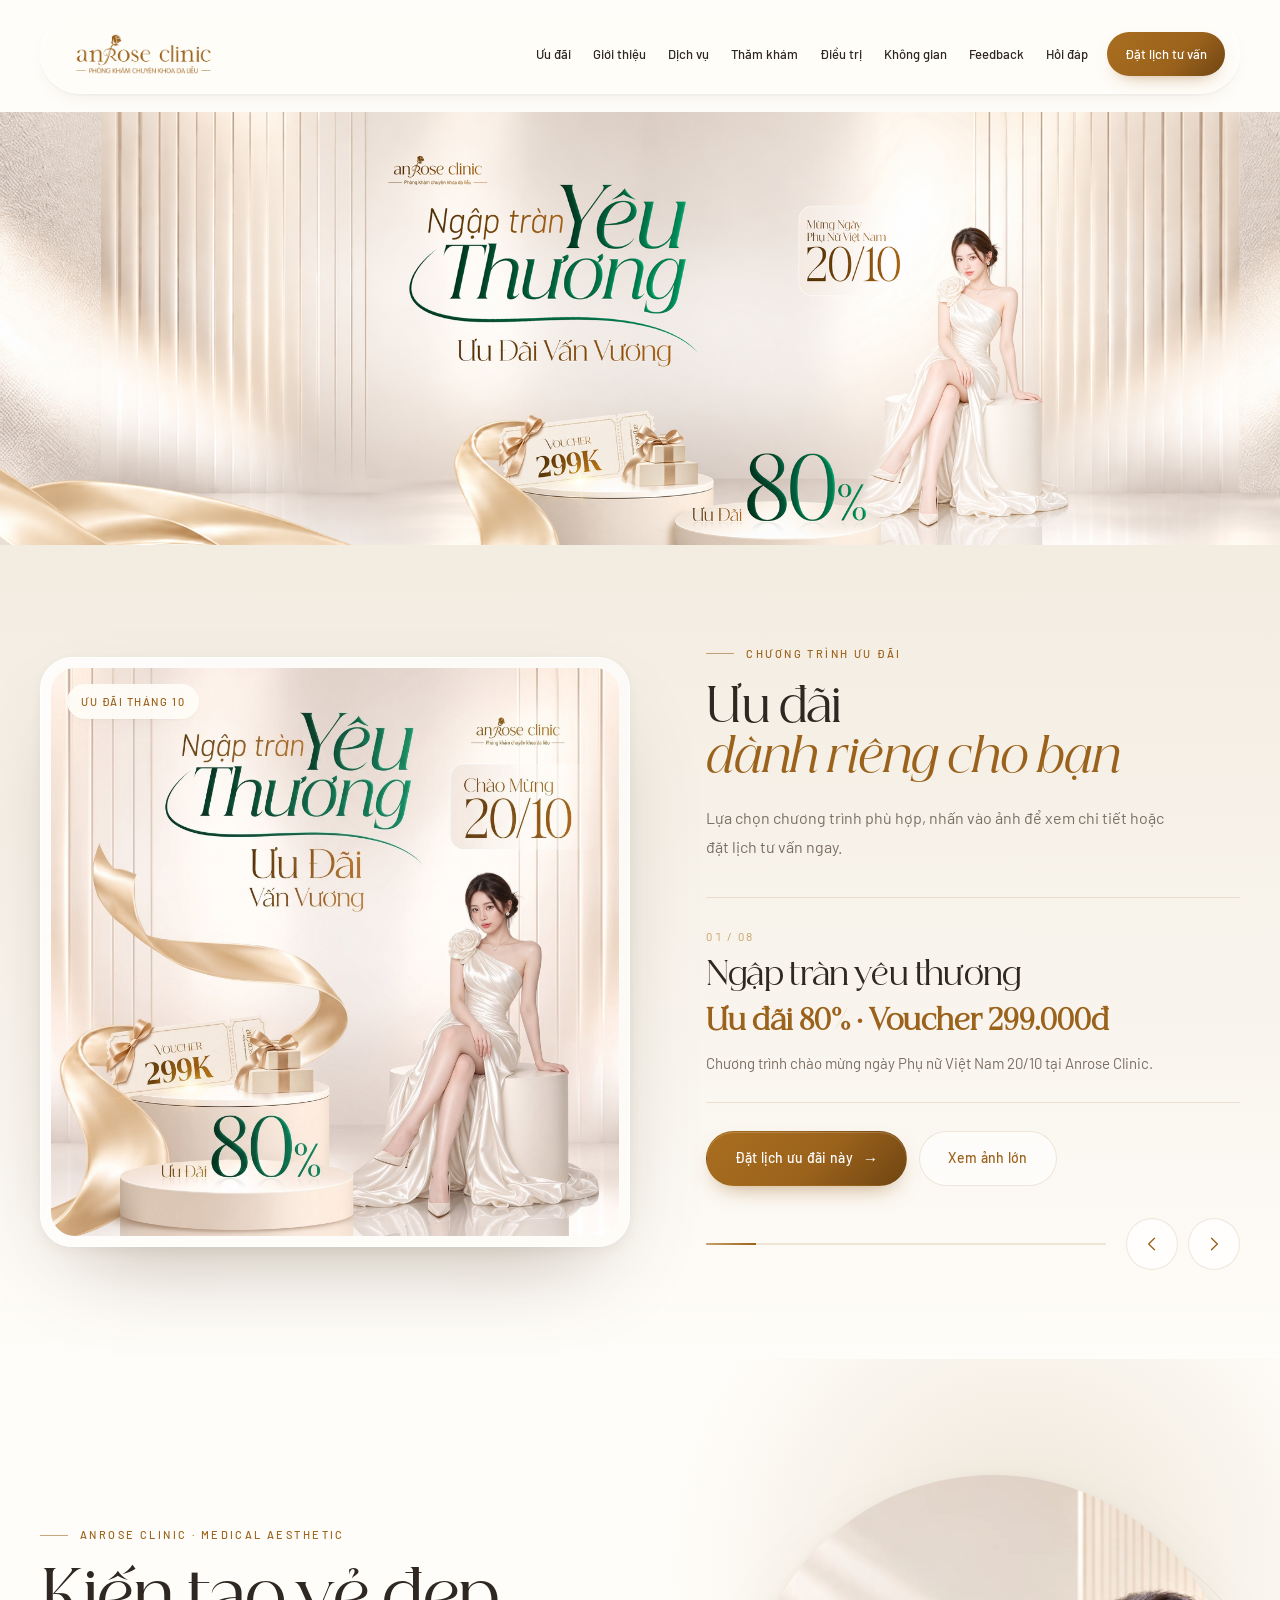
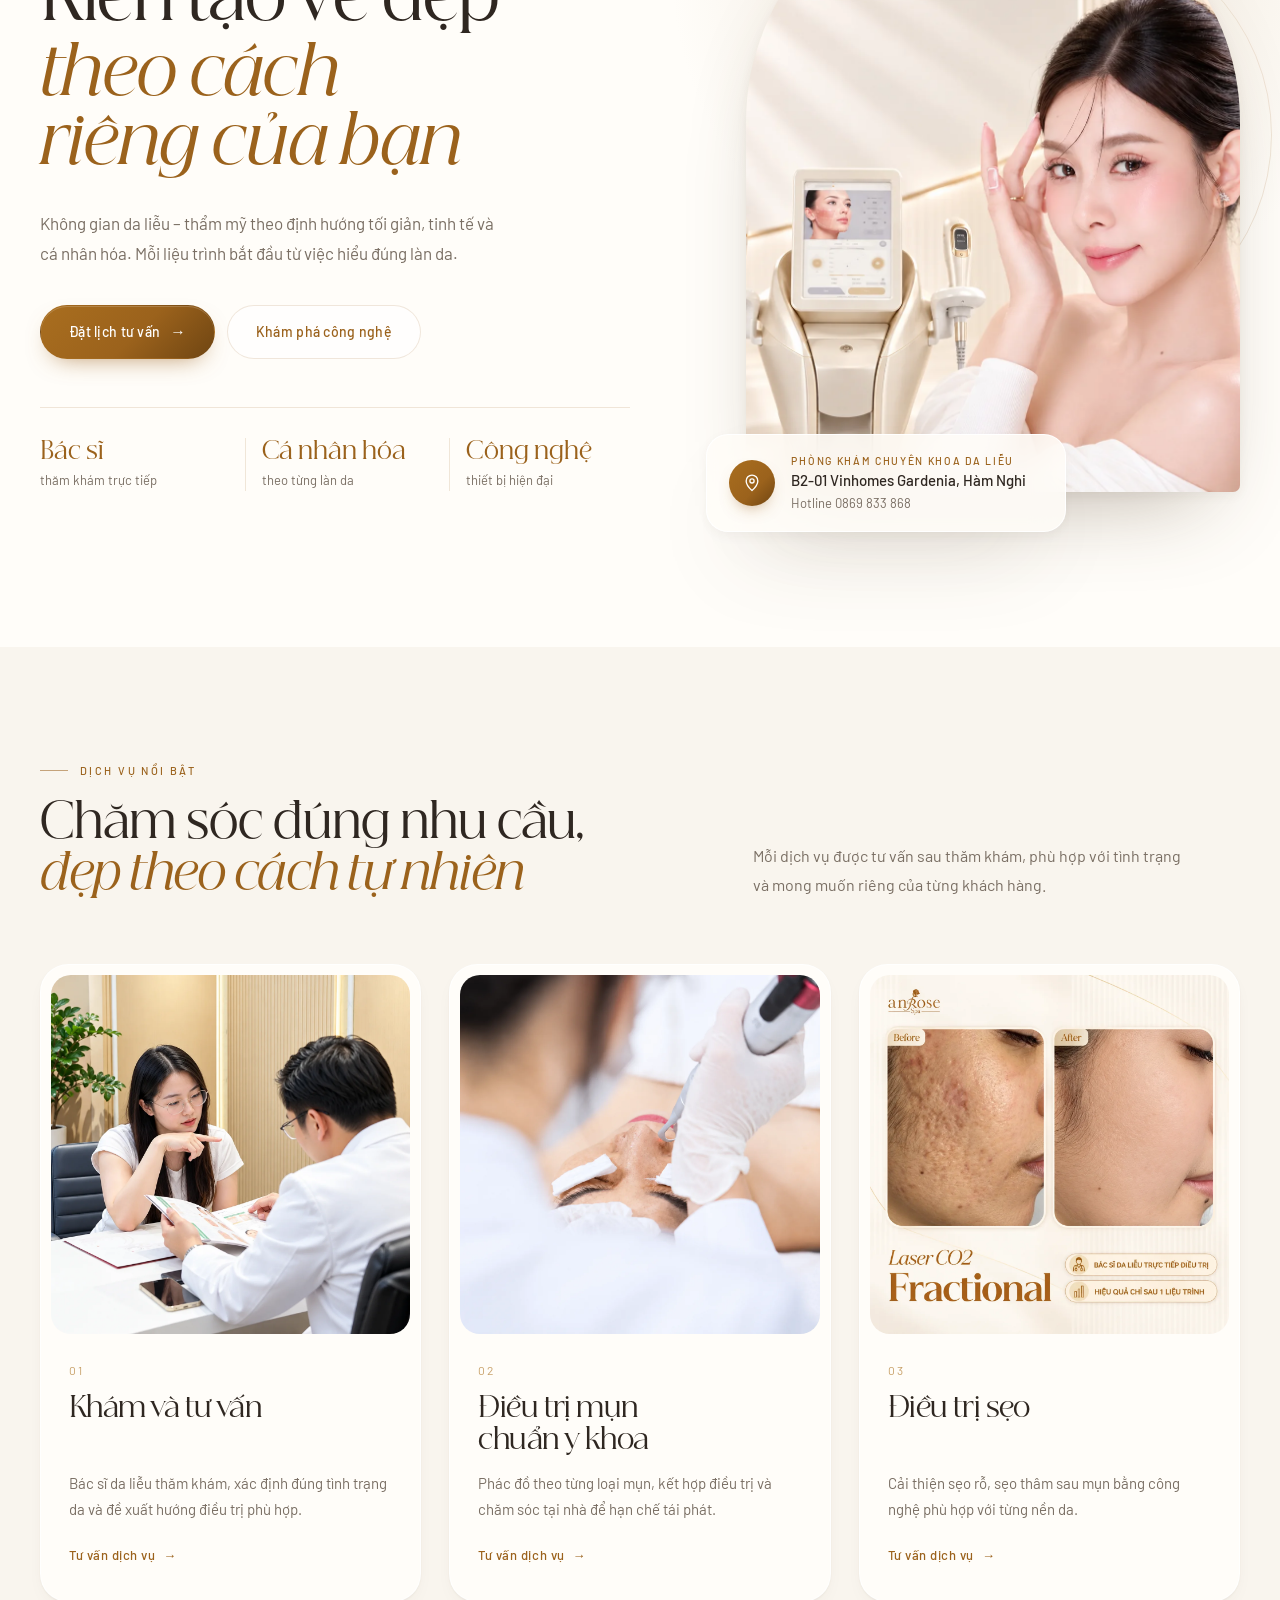
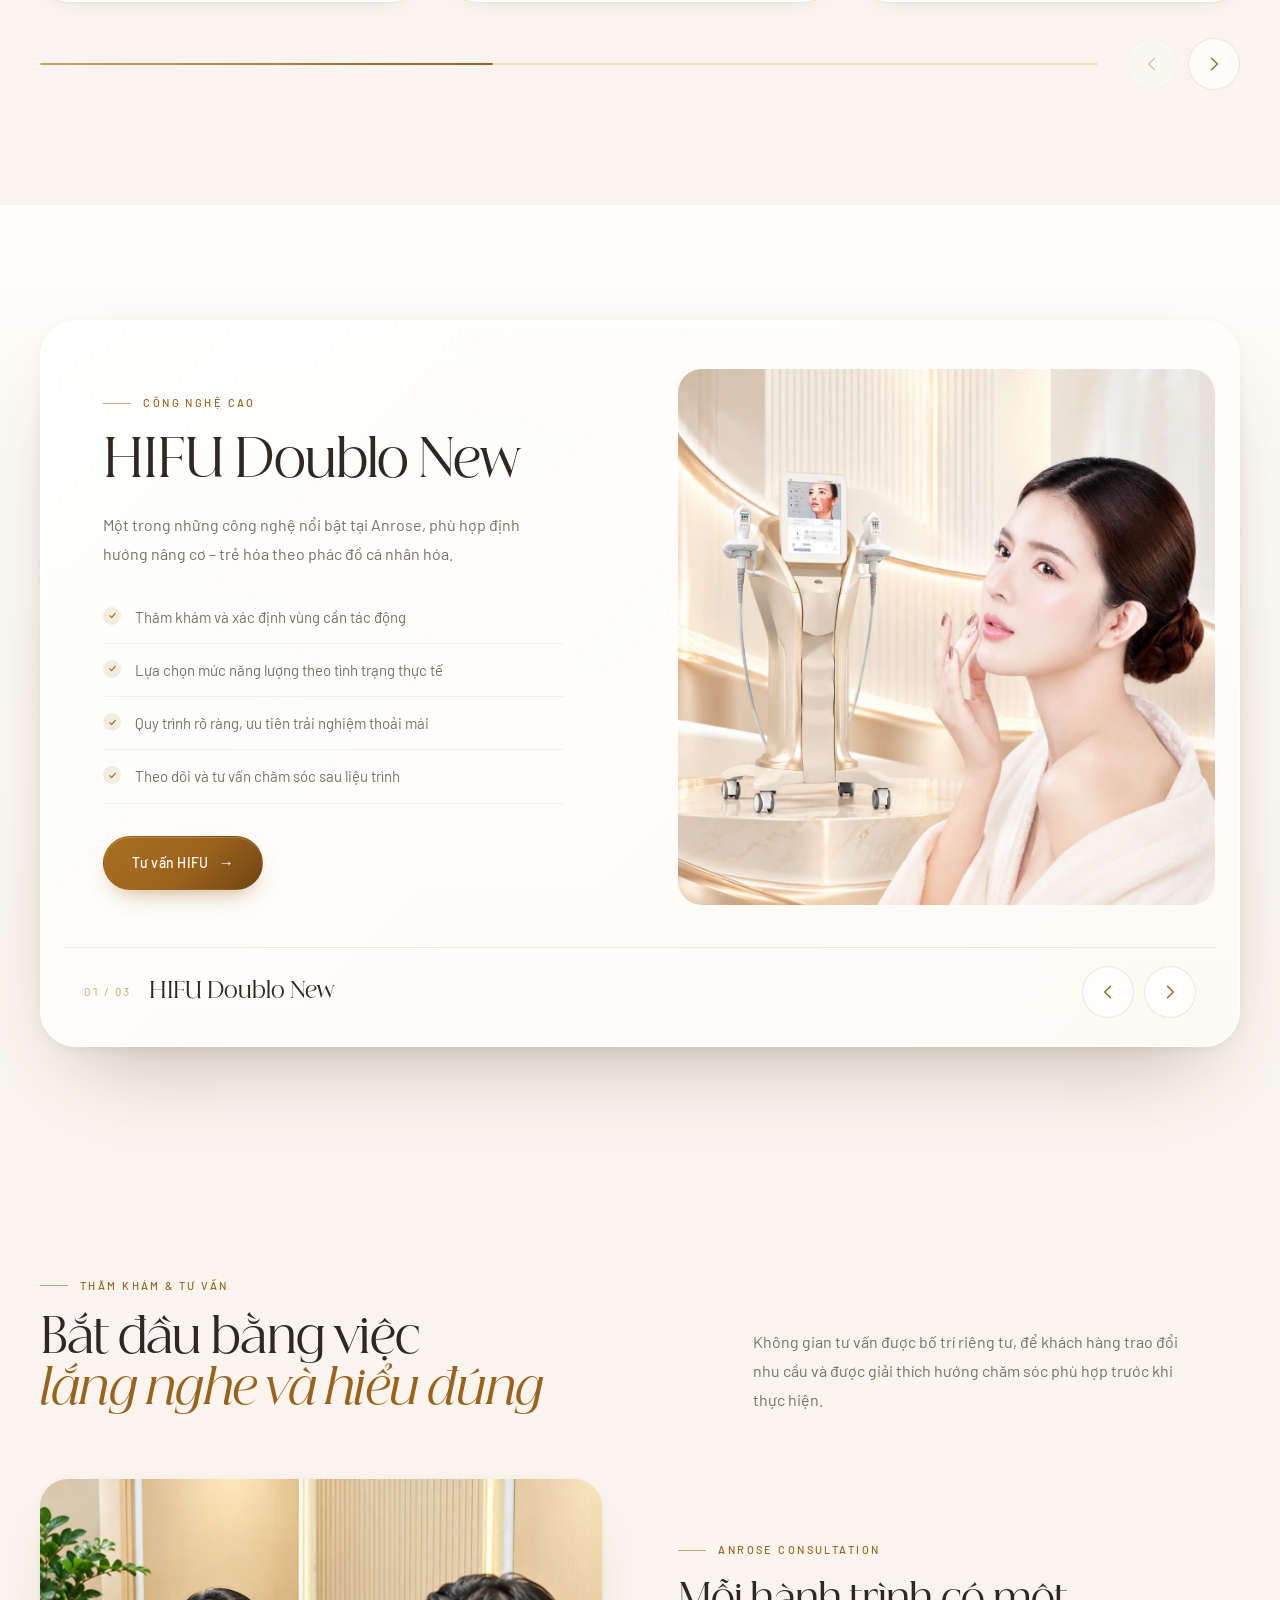
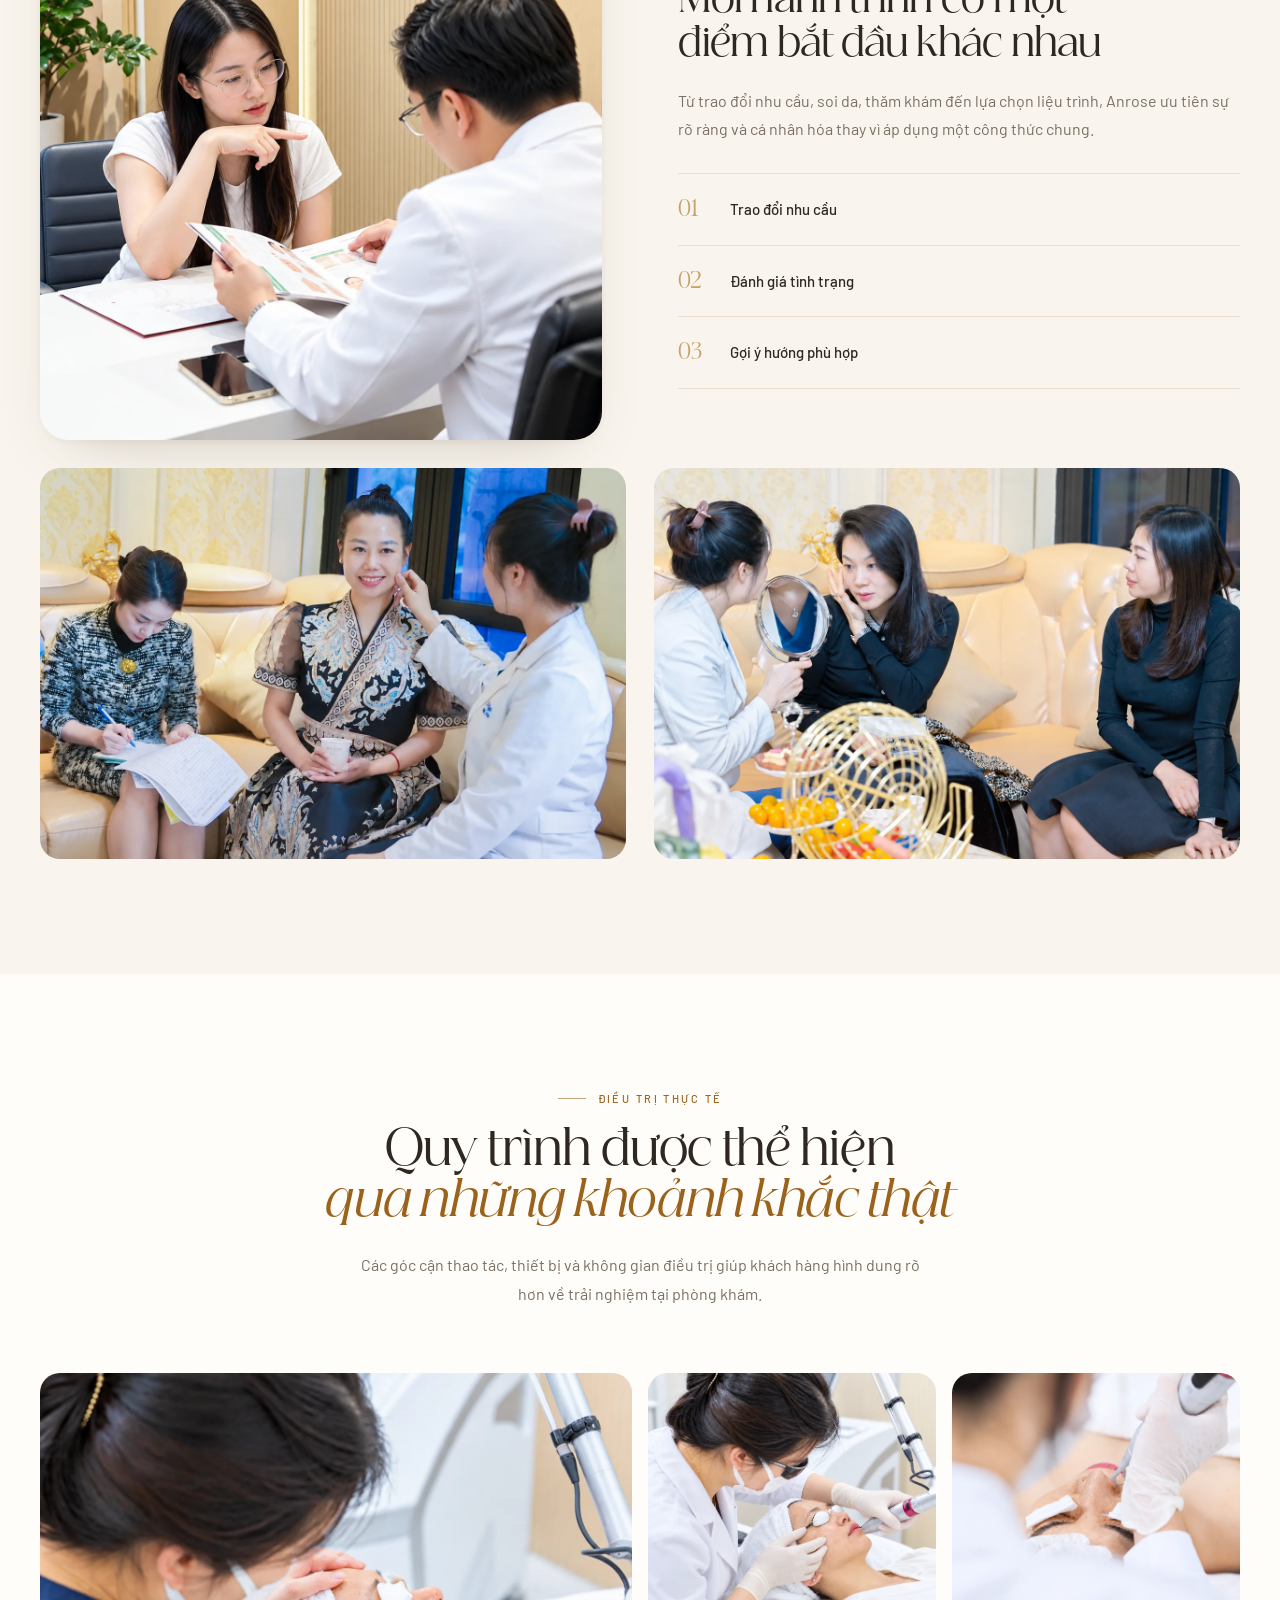
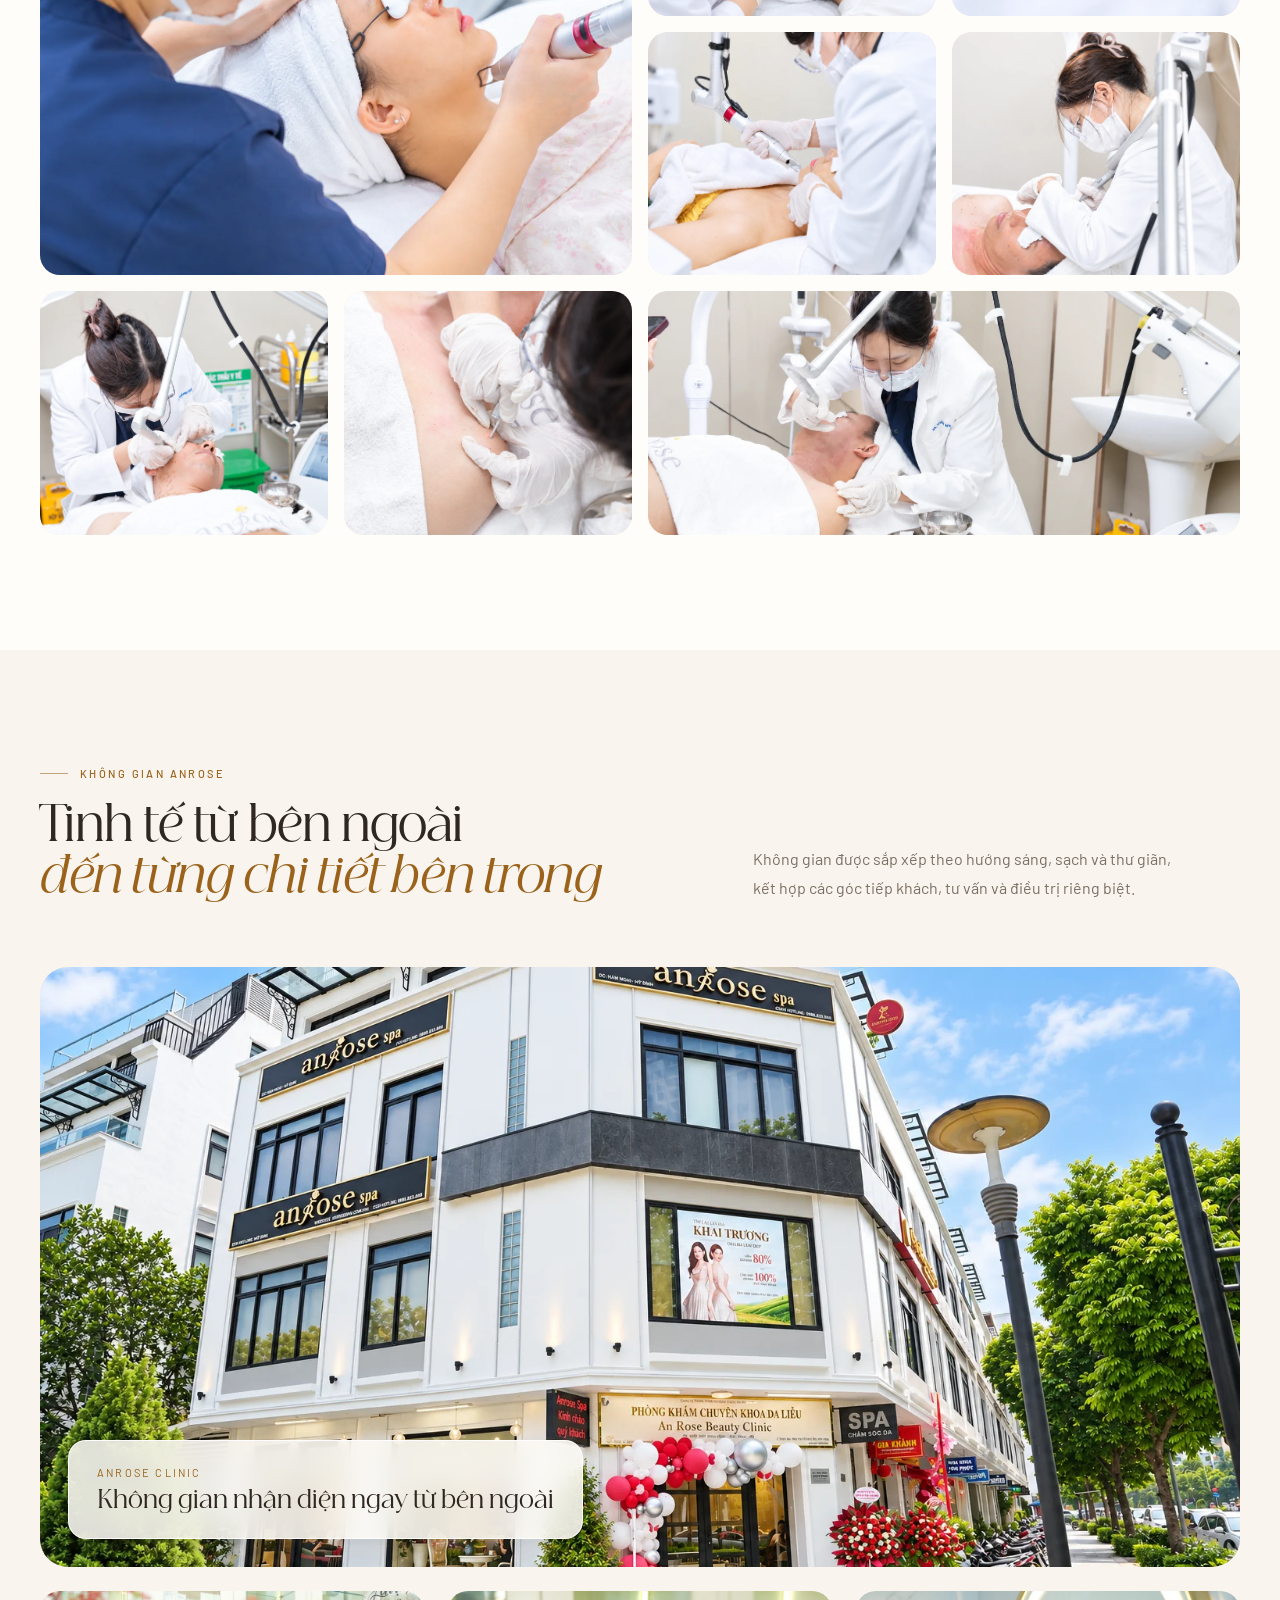
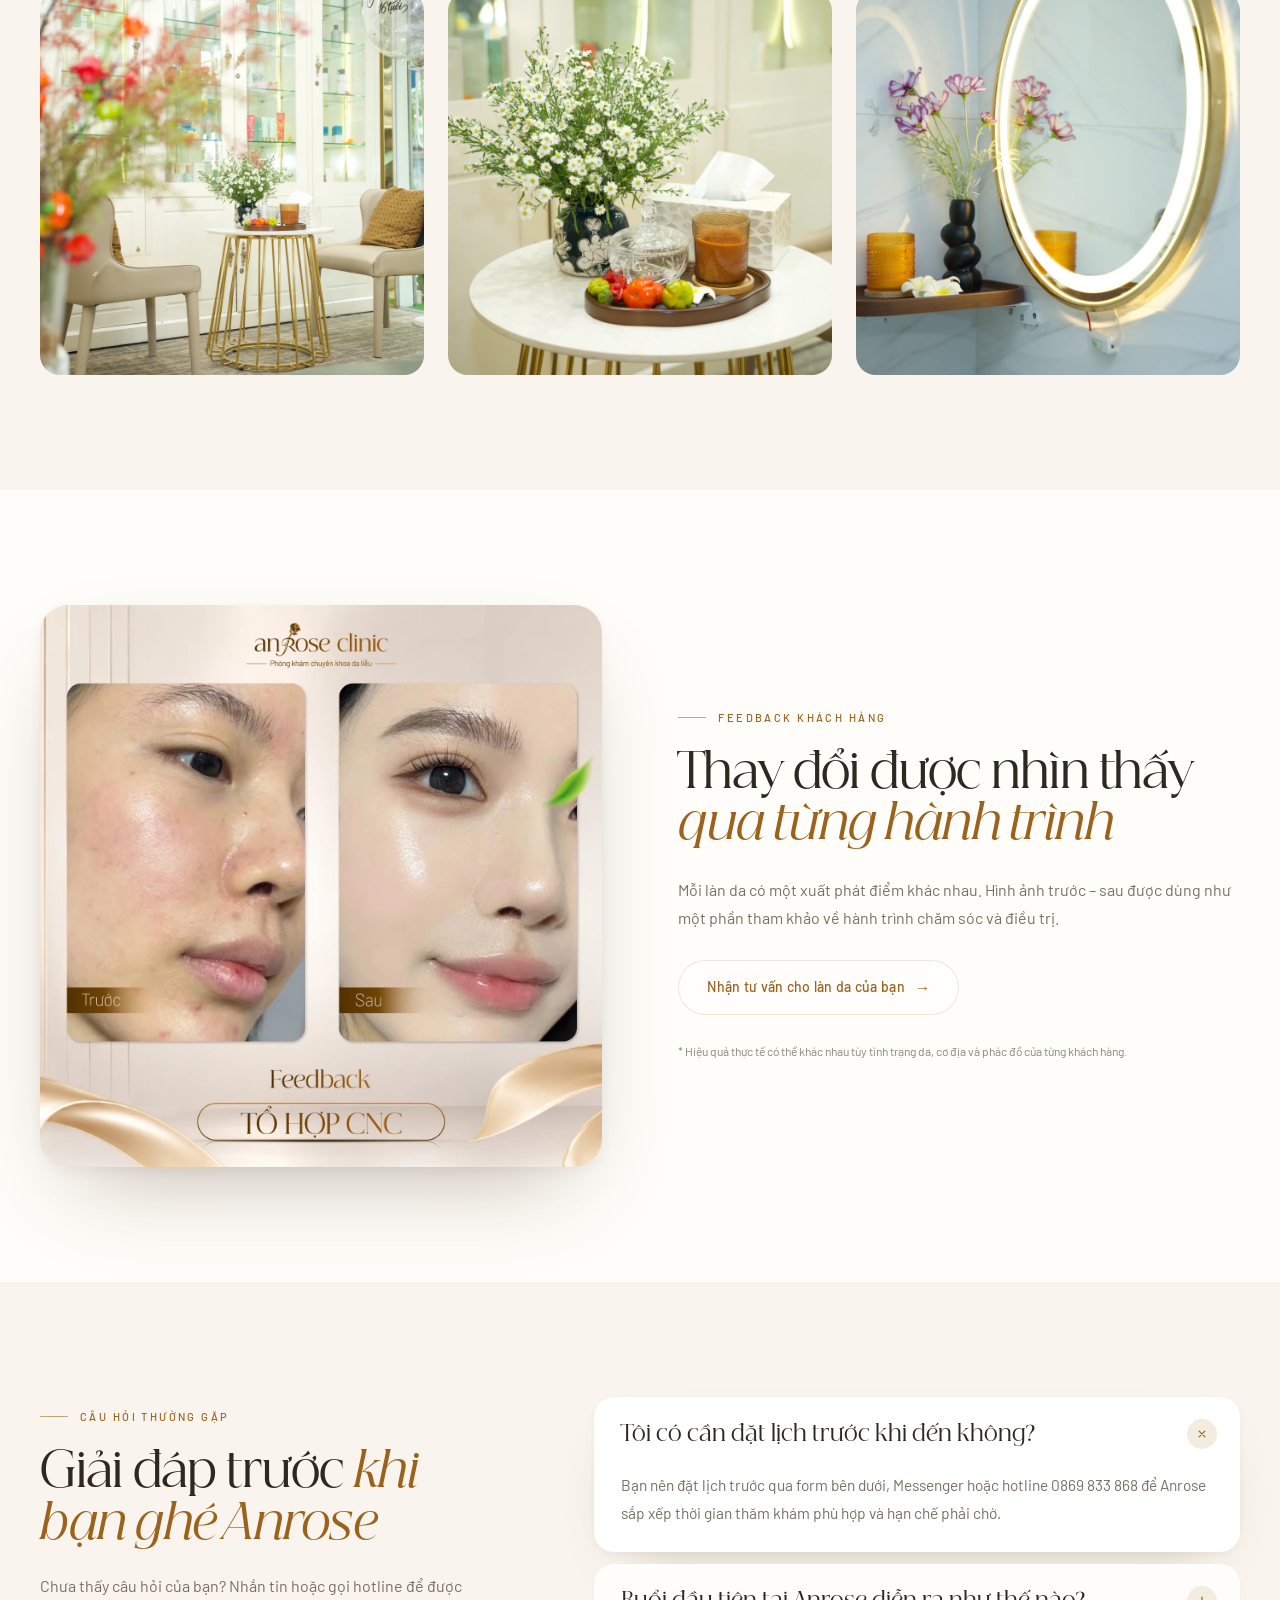
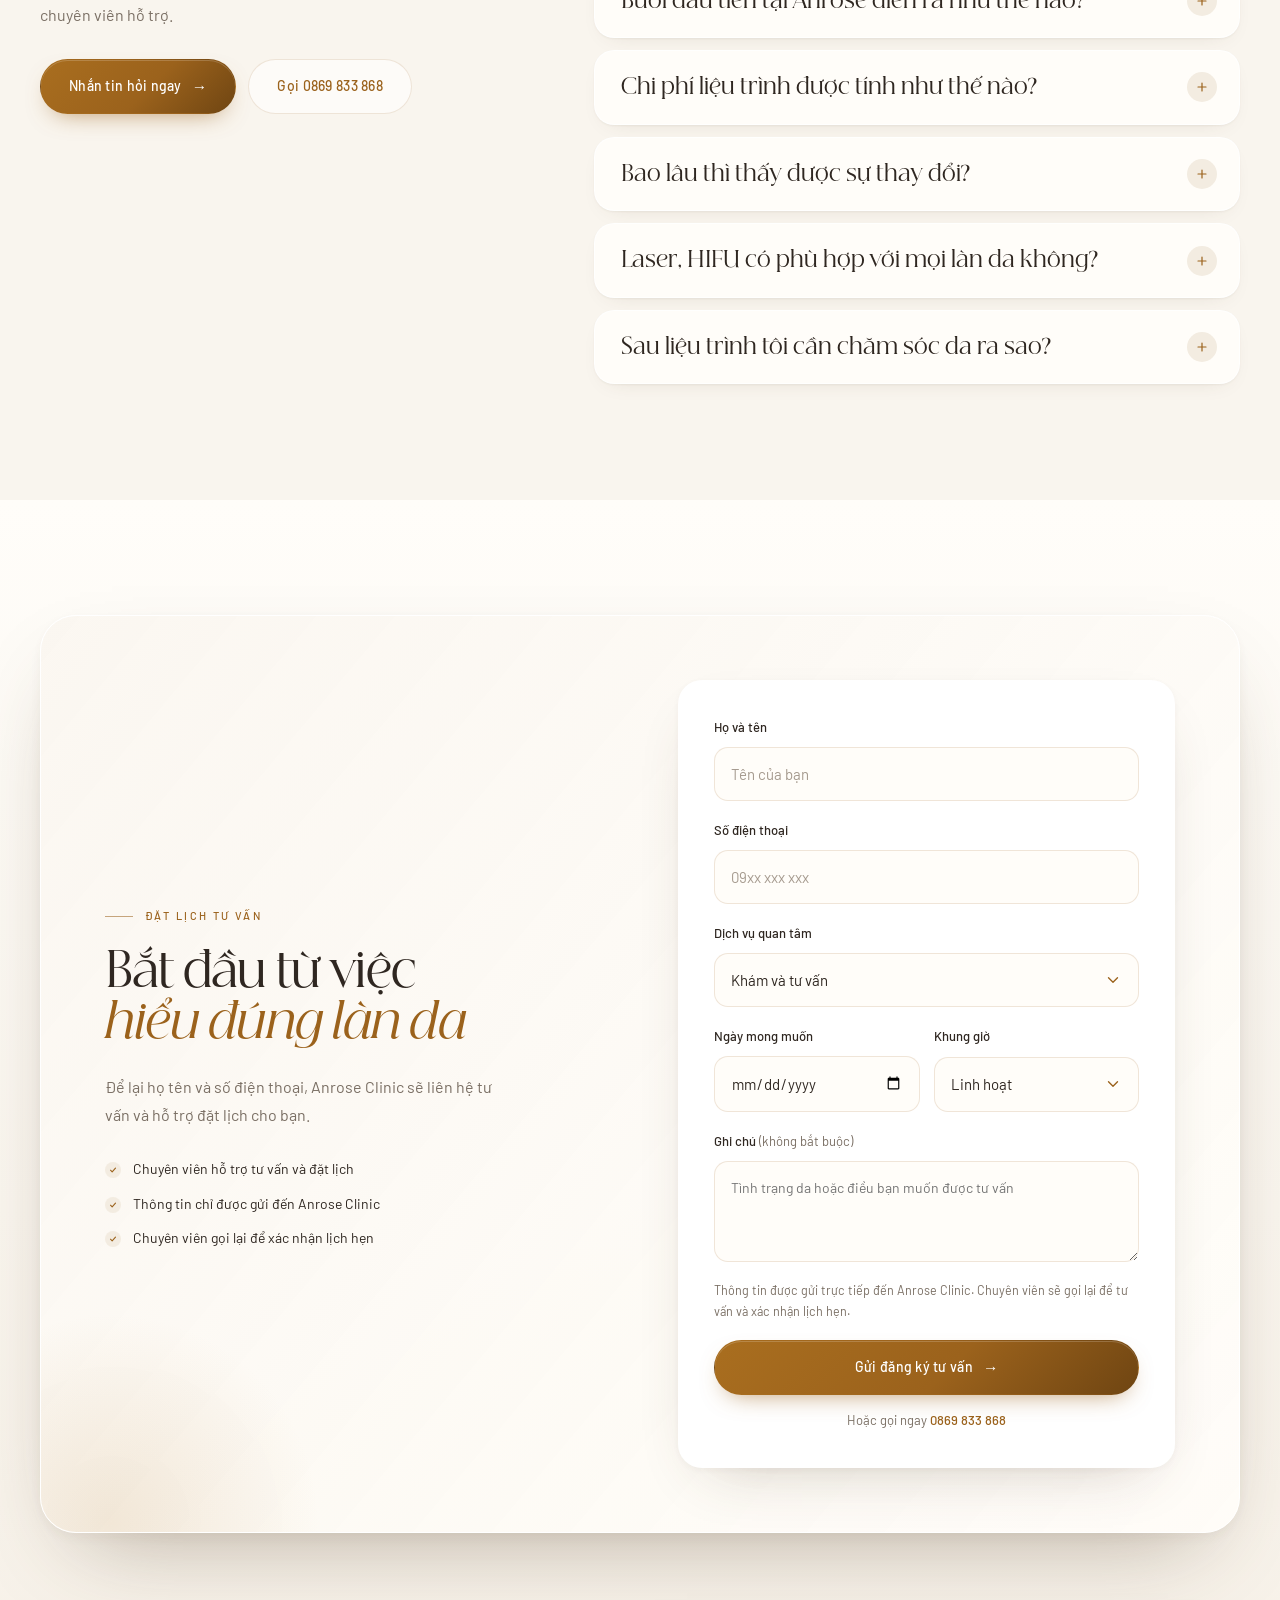
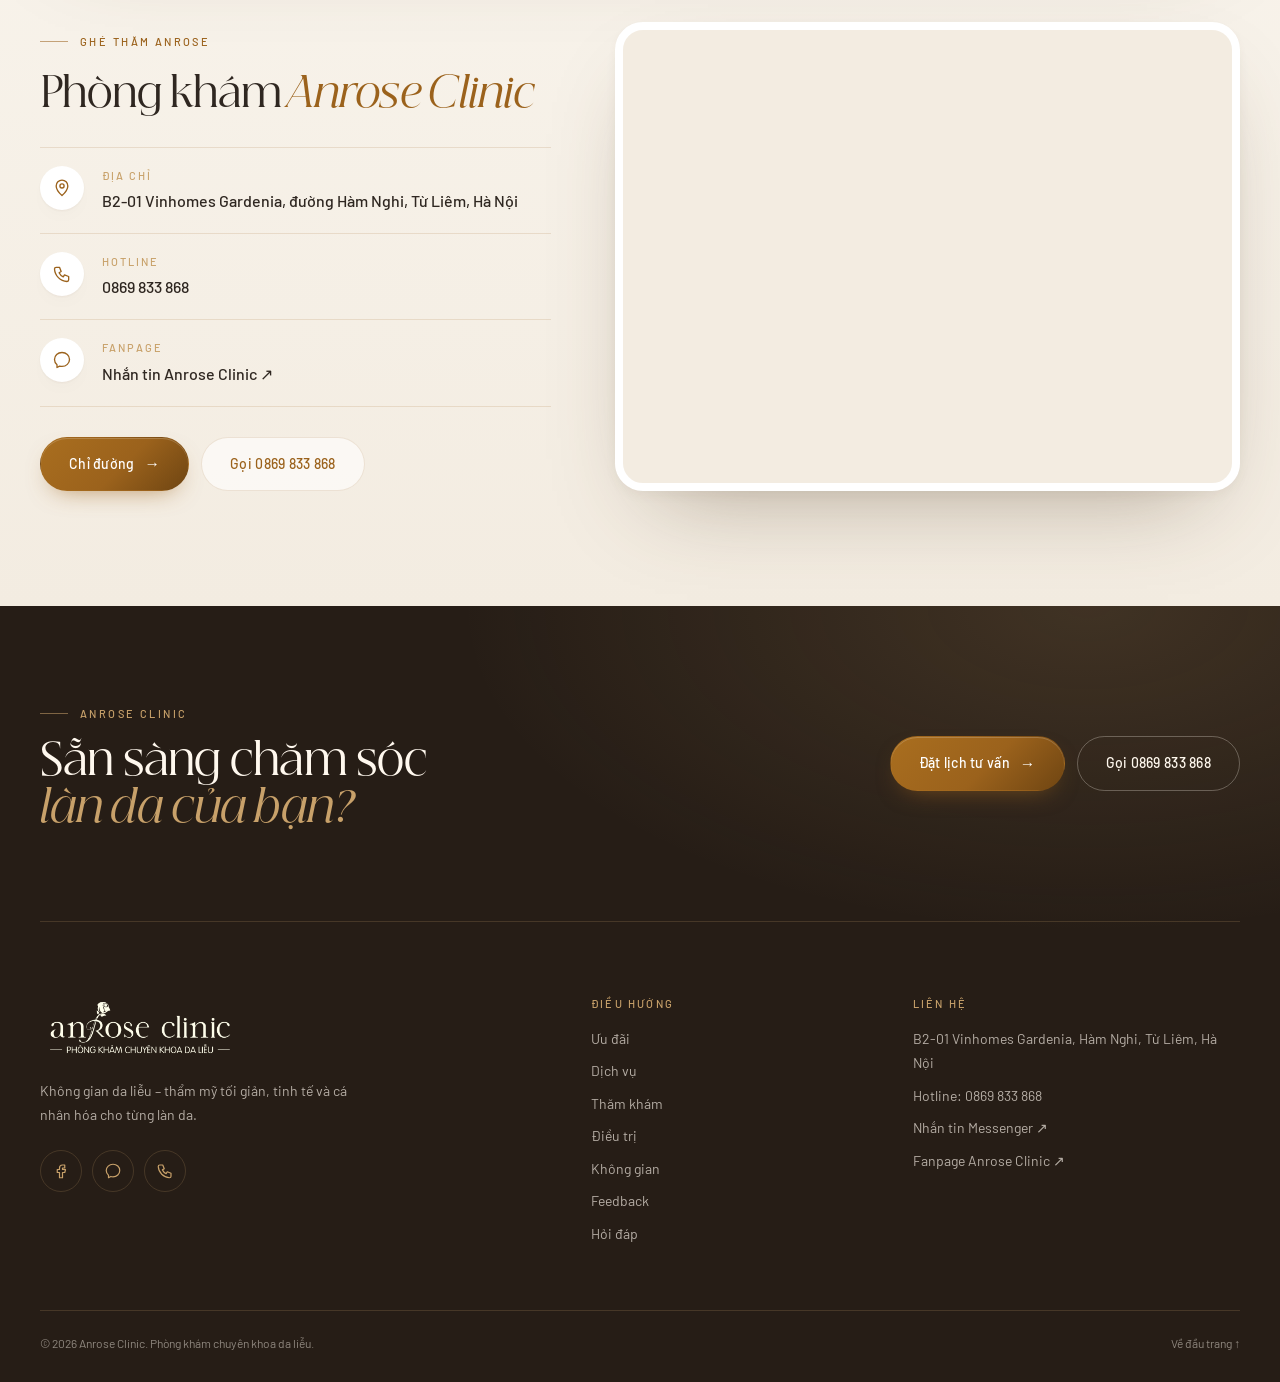
==== index.html @ ac0153ed "feat: show services as a left/right slider The seven service cards now sit in one horizontal slider " ====
<!doctype html>
<html lang="vi">
<head>
  <meta charset="UTF-8" />
  <meta name="viewport" content="width=device-width, initial-scale=1.0" />
  <meta name="description" content="Anrose Clinic – phòng khám chuyên khoa da liễu, chăm sóc da và công nghệ thẩm mỹ cao cấp." />
  <meta name="theme-color" content="#fffdf9" />
  <meta property="og:type" content="website" />
  <meta property="og:locale" content="vi_VN" />
  <meta property="og:site_name" content="Anrose Clinic" />
  <meta property="og:title" content="Anrose Clinic – Phòng khám chuyên khoa da liễu" />
  <meta property="og:description" content="Chăm sóc da, laser và trẻ hóa theo phác đồ cá nhân hóa. B2-01 Vinhomes Gardenia, Hàm Nghi, Hà Nội · Hotline 0869 833 868." />
  <meta property="og:image" content="assets/images/cover-20-10.webp" />
  <meta name="twitter:card" content="summary_large_image" />
  <link rel="manifest" href="site.webmanifest" />
  <title>Anrose Clinic – Phòng khám chuyên khoa da liễu</title>
  <link rel="icon" type="image/png" sizes="192x192" href="assets/icons/favicon-192.png?v=20261028-logo1" />
  <link rel="icon" type="image/x-icon" sizes="16x16 32x32 48x48 64x64" href="favicon.ico?v=20261028-logo1" />
  <link rel="apple-touch-icon" sizes="180x180" href="assets/icons/apple-touch-icon.png?v=20261028-logo1" />
  <link rel="preconnect" href="https://fonts.googleapis.com">
  <link rel="preconnect" href="https://fonts.gstatic.com" crossorigin>
  <link href="https://fonts.googleapis.com/css2?family=Barlow:wght@300;400;500;600&display=swap" rel="stylesheet">
  <link rel="preload" href="assets/fonts/beautique-display-regular.otf" as="font" type="font/otf" crossorigin>
  <link rel="stylesheet" href="styles.css?v=20261030-svc2" />
  <script>document.documentElement.classList.add('js');</script>
  <script type="application/ld+json">
  {
    "@context": "https://schema.org",
    "@type": "MedicalClinic",
    "name": "Anrose Clinic – Phòng khám chuyên khoa da liễu",
    "alternateName": "AnRose Beauty Clinic",
    "medicalSpecialty": "Dermatology",
    "telephone": "+84869833868",
    "address": {
      "@type": "PostalAddress",
      "streetAddress": "B2-01 Vinhomes Gardenia, đường Hàm Nghi",
      "addressLocality": "Từ Liêm",
      "addressRegion": "Hà Nội",
      "addressCountry": "VN"
    },
    "sameAs": ["https://www.facebook.com/anrose.phongkhamdalieu"]
  }
  </script>
</head>
<body>
  <a class="skip-link" href="#main">Bỏ qua đến nội dung chính</a>
  <div class="scroll-progress" aria-hidden="true"><span></span></div>

  <header class="site-header" id="top">
    <div class="container nav-wrap">
      <a class="brand" href="#top" aria-label="Anrose Clinic – về đầu trang">
        <img class="brand-logo" src="assets/icons/anrose-logo-wordmark.png" alt="" width="720" height="242" />
        <span class="visually-hidden">Anrose Clinic – Phòng khám chuyên khoa da liễu</span>
      </a>
      <button class="menu-toggle" type="button" aria-label="Mở menu" aria-expanded="false" aria-controls="main-navigation"><span></span><span></span><span></span></button>
      <nav class="main-nav" id="main-navigation" aria-label="Điều hướng chính">
        <a href="#campaign">Ưu đãi</a><a href="#about">Giới thiệu</a><a href="#services">Dịch vụ</a><a href="#consultation">Thăm khám</a><a href="#treatment">Điều trị</a><a href="#space">Không gian</a><a href="#feedback">Feedback</a><a href="#faq">Hỏi đáp</a><a class="nav-cta" href="#contact">Đặt lịch tư vấn</a>
      </nav>
    </div>
  </header>

  <main id="main" tabindex="-1">
    <section class="site-cover" aria-label="Ngập tràn yêu thương – ưu đãi 20/10">
      <button class="cover-image js-lightbox" type="button" data-full="assets/images/cover-20-10.webp" data-alt="Anrose Clinic – Ngập tràn yêu thương, ưu đãi vấn vương – chào mừng 20/10">
        <picture>
          <!-- Hidden on phones (the campaign carousel shows the same poster), so skip the download there. -->
          <source media="(max-width: 620px)" srcset="[data-uri]" />
          <img src="assets/images/cover-20-10.webp" alt="Anrose Clinic – Ngập tràn yêu thương, ưu đãi vấn vương – chào mừng 20/10" width="2048" height="692" fetchpriority="high" />
        </picture>
      </button>
    </section>

    <section class="campaign section-pad" id="campaign">
      <div class="container">
        <div class="campaign-carousel" role="region" aria-roledescription="carousel" aria-label="Chương trình ưu đãi">
          <div class="campaign-stage reveal">
            <div class="campaign-grid" id="campaign-slides" tabindex="0" aria-label="Vuốt hoặc dùng phím mũi tên để xem ưu đãi">
              <button class="media-card poster-card js-lightbox" type="button" data-full="assets/images/gallery/promo-love-20-10.webp" data-offer-title="Ngập tràn yêu thương" data-offer-price="Ưu đãi 80% · Voucher 299.000đ" data-offer-description="Chương trình chào mừng ngày Phụ nữ Việt Nam 20/10 tại Anrose Clinic." data-alt="Ngập tràn yêu thương – chương trình ưu đãi 20/10 tại Anrose Clinic"><img src="assets/images/gallery/promo-love-20-10.webp" alt="Ngập tràn yêu thương – chương trình ưu đãi 20/10 tại Anrose Clinic" width="2048" height="2048" /></button>
              <button class="media-card poster-card js-lightbox" type="button" data-full="assets/images/gallery/promo-hifu-20-10.webp" data-offer-title="Nâng cơ HIFU Doublo New" data-offer-price="2.999.000đ" data-offer-description="Gói nâng cơ HIFU Doublo New trong chương trình ưu đãi 20/10." data-alt="Ưu đãi nâng cơ HIFU Doublo New – 2.999K"><img src="assets/images/gallery/promo-hifu-20-10.webp" alt="Ưu đãi nâng cơ HIFU Doublo New – 2.999K" width="2048" height="1878" loading="lazy" decoding="async" /></button>
              <button class="media-card poster-card js-lightbox" type="button" data-full="assets/images/gallery/promo-pores-20-10.webp" data-offer-title="Thu nhỏ lỗ chân lông" data-offer-price="399.000đ" data-offer-description="Gói dịch vụ thu nhỏ lỗ chân lông trong chương trình ưu đãi 20/10." data-alt="Ưu đãi thu nhỏ lỗ chân lông – 399K"><img src="assets/images/gallery/promo-pores-20-10.webp" alt="Ưu đãi thu nhỏ lỗ chân lông – 399K" width="2048" height="1878" loading="lazy" decoding="async" /></button>
              <button class="media-card poster-card js-lightbox" type="button" data-full="assets/images/gallery/promo-hair-removal-20-10.webp" data-offer-title="Triệt lông" data-offer-price="299.000đ" data-offer-description="Gói triệt lông trong chương trình ưu đãi 20/10." data-alt="Ưu đãi triệt lông – 299K"><img src="assets/images/gallery/promo-hair-removal-20-10.webp" alt="Ưu đãi triệt lông – 299K" width="2048" height="1878" loading="lazy" decoding="async" /></button>
              <button class="media-card poster-card js-lightbox" type="button" data-full="assets/images/gallery/promo-skin-care-20-10.webp" data-offer-title="Chăm sóc da chuyên sâu" data-offer-price="299.000đ" data-offer-description="Gói chăm sóc da chuyên sâu trong chương trình ưu đãi 20/10." data-alt="Ưu đãi chăm sóc da chuyên sâu – 299K"><img src="assets/images/gallery/promo-skin-care-20-10.webp" alt="Ưu đãi chăm sóc da chuyên sâu – 299K" width="2048" height="1878" loading="lazy" decoding="async" /></button>
              <button class="media-card poster-card js-lightbox" type="button" data-full="assets/images/gallery/promo-acne-20-10.webp" data-offer-title="Điều trị mụn" data-offer-price="299.000đ" data-offer-description="Gói dịch vụ điều trị mụn trong chương trình ưu đãi 20/10." data-alt="Ưu đãi điều trị mụn – 299K"><img src="assets/images/gallery/promo-acne-20-10.webp" alt="Ưu đãi điều trị mụn – 299K" width="2048" height="1878" loading="lazy" decoding="async" /></button>
              <button class="media-card poster-card js-lightbox" type="button" data-full="assets/images/gallery/promo-aging.webp" data-offer-title="Trẻ hóa da" data-offer-price="2.999.000đ" data-offer-description="Chương trình ưu đãi trẻ hóa da tại Anrose Clinic." data-alt="Thiết kế ưu đãi trẻ hóa tại Anrose Clinic"><img src="assets/images/gallery/promo-aging.webp" alt="Thiết kế ưu đãi trẻ hóa tại Anrose Clinic" width="1254" height="1254" loading="lazy" decoding="async" /></button>
              <button class="media-card poster-card js-lightbox" type="button" data-full="assets/images/gallery/promo-laser-pores.webp" data-offer-title="Laser se khít lỗ chân lông" data-offer-price="399.000đ" data-offer-description="Gói laser se khít lỗ chân lông trong chương trình ưu đãi tháng 10." data-alt="Thiết kế ưu đãi laser tại Anrose Clinic"><img src="assets/images/gallery/promo-laser-pores.webp" alt="Thiết kế ưu đãi laser tại Anrose Clinic" width="1254" height="1254" loading="lazy" decoding="async" /></button>
            </div>
            <span class="campaign-badge" aria-hidden="true">Ưu đãi tháng 10</span>
          </div>

          <div class="campaign-panel reveal delay-1">
            <p class="eyebrow">Chương trình ưu đãi</p>
            <h2>Ưu đãi <em>dành riêng cho bạn</em></h2>
            <p class="section-intro">Lựa chọn chương trình phù hợp, nhấn vào ảnh để xem chi tiết hoặc đặt lịch tư vấn ngay.</p>

            <div class="campaign-caption" aria-live="polite" aria-atomic="true">
              <span class="campaign-count">01 / 08</span>
              <h3 class="campaign-offer-title">Ngập tràn yêu thương</h3>
              <p class="campaign-offer-price">Ưu đãi 80% · Voucher 299.000đ</p>
              <p class="campaign-offer-description">Chương trình chào mừng ngày Phụ nữ Việt Nam 20/10 tại Anrose Clinic.</p>
            </div>

            <div class="campaign-actions">
              <a class="btn btn-primary btn-arrow campaign-book" href="#contact">Đặt lịch ưu đãi này</a>
              <button class="btn btn-ghost campaign-zoom" type="button">Xem ảnh lớn</button>
            </div>

            <div class="campaign-controls" hidden>
              <div class="campaign-progress" aria-hidden="true"><span></span></div>
              <div class="campaign-dots" aria-hidden="true"></div>
              <div class="carousel-arrows">
                <button class="campaign-prev" type="button" aria-label="Ưu đãi trước" aria-controls="campaign-slides"><svg viewBox="0 0 24 24" aria-hidden="true"><path d="M15 5l-7 7 7 7"/></svg></button>
                <button class="campaign-next" type="button" aria-label="Ưu đãi tiếp theo" aria-controls="campaign-slides"><svg viewBox="0 0 24 24" aria-hidden="true"><path d="M9 5l7 7-7 7"/></svg></button>
              </div>
            </div>
          </div>
        </div>
      </div>
    </section>

    <section class="hero section-pad" id="about">
      <div class="container hero-grid">
        <div class="hero-copy">
          <p class="eyebrow reveal">Anrose Clinic · Medical Aesthetic</p>
          <h1 class="reveal delay-1">Kiến tạo vẻ đẹp <em>theo cách riêng của bạn</em></h1>
          <p class="lead reveal delay-2">Không gian da liễu – thẩm mỹ theo định hướng tối giản, tinh tế và cá nhân hóa. Mỗi liệu trình bắt đầu từ việc hiểu đúng làn da.</p>
          <div class="hero-actions reveal delay-3"><a class="btn btn-primary btn-arrow" href="#contact">Đặt lịch tư vấn</a><a class="btn btn-ghost" href="#technology">Khám phá công nghệ</a></div>
          <div class="hero-meta reveal delay-3">
            <div><strong>Bác sĩ</strong><span>thăm khám trực tiếp</span></div>
            <div><strong>Cá nhân hóa</strong><span>theo từng làn da</span></div>
            <div><strong>Công nghệ</strong><span>thiết bị hiện đại</span></div>
          </div>
        </div>
        <div class="hero-media reveal delay-1">
          <div class="hero-arch"><img src="assets/images/hero.webp" alt="Không gian thẩm mỹ Anrose Clinic" width="1254" height="1254" /></div>
          <a class="hero-glass-stack" href="#visit">
            <span class="hero-glass-icon" aria-hidden="true"><svg viewBox="0 0 24 24"><path d="M12 21s-7-6.2-7-11.5A7 7 0 0 1 19 9.5C19 14.8 12 21 12 21z"/><circle cx="12" cy="9.5" r="2.5"/></svg></span>
            <span class="hero-glass-text"><small>Phòng khám chuyên khoa da liễu</small><strong>B2-01 Vinhomes Gardenia, Hàm Nghi</strong><span>Hotline 0869 833 868</span></span>
          </a>
          <div class="hero-orbit" aria-hidden="true"></div>
        </div>
      </div>
    </section>

    <section class="services section-pad soft" id="services">
      <div class="container">
        <div class="section-heading reveal"><p class="eyebrow">Dịch vụ nổi bật</p><h2>Chăm sóc đúng nhu cầu,<br><em>đẹp theo cách tự nhiên</em></h2><p class="section-intro">Mỗi dịch vụ được tư vấn sau thăm khám, phù hợp với tình trạng và mong muốn riêng của từng khách hàng.</p></div>
        <div class="service-slider reveal" role="region" aria-roledescription="carousel" aria-label="Các dịch vụ tại Anrose">
          <div class="service-grid" id="service-slides" tabindex="0">
            <article class="service-card"><div class="service-media"><img src="assets/images/gallery/consultation-desk.webp" alt="Bác sĩ thăm khám và tư vấn cho khách tại Anrose Clinic" width="1254" height="1254" loading="lazy" decoding="async" /></div><div class="service-body"><span>01</span><h3>Khám và tư vấn</h3><p>Bác sĩ da liễu thăm khám, xác định đúng tình trạng da và đề xuất hướng điều trị phù hợp.</p><a class="service-link" href="#contact" data-service="Khám và tư vấn">Tư vấn dịch vụ</a></div></article>
            <article class="service-card"><div class="service-media"><img src="assets/images/gallery/treatment-laser-03.webp" alt="Điều trị mụn bằng công nghệ tại Anrose Clinic" width="1254" height="1254" loading="lazy" decoding="async" /></div><div class="service-body"><span>02</span><h3>Điều trị mụn chuẩn y khoa</h3><p>Phác đồ theo từng loại mụn, kết hợp điều trị và chăm sóc tại nhà để hạn chế tái phát.</p><a class="service-link" href="#contact" data-service="Điều trị mụn">Tư vấn dịch vụ</a></div></article>
            <article class="service-card"><div class="service-media"><img src="assets/images/laser-co2.webp" alt="Da trước và sau liệu trình điều trị sẹo rỗ bằng Laser CO2 Fractional" width="1254" height="1254" loading="lazy" decoding="async" /></div><div class="service-body"><span>03</span><h3>Điều trị sẹo</h3><p>Cải thiện sẹo rỗ, sẹo thâm sau mụn bằng công nghệ phù hợp với từng nền da.</p><a class="service-link" href="#contact" data-service="Điều trị sẹo">Tư vấn dịch vụ</a></div></article>
            <article class="service-card"><div class="service-media"><img src="assets/images/gallery/treatment-laser-01.webp" alt="Laser điều trị sắc tố vùng má tại Anrose Clinic" width="1448" height="1086" loading="lazy" decoding="async" /></div><div class="service-body"><span>04</span><h3>Trị nám</h3><p>Đánh giá loại nám và độ sâu sắc tố trước khi lên liệu trình, ưu tiên an toàn cho da.</p><a class="service-link" href="#contact" data-service="Trị nám">Tư vấn dịch vụ</a></div></article>
            <article class="service-card"><div class="service-media"><img src="assets/images/gallery/treatment-laser-02.webp" alt="Liệu trình trẻ hóa vùng da mặt bằng HIFU tại Anrose Clinic" width="1254" height="1254" loading="lazy" decoding="async" /></div><div class="service-body"><span>05</span><h3>Trẻ hóa da bằng máy HIFU</h3><p>Nâng cơ, săn chắc đường nét với HIFU Doublo New, không xâm lấn, ít thời gian nghỉ dưỡng.</p><a class="service-link" href="#contact" data-service="HIFU Doublo New">Tư vấn dịch vụ</a></div></article>
            <article class="service-card"><div class="service-media"><img src="assets/images/treatment.webp" alt="Bác sĩ thực hiện laser trẻ hóa da tại Anrose Clinic" width="1400" height="933" loading="lazy" decoding="async" /></div><div class="service-body"><span>06</span><h3>Trẻ hóa da bằng Laser</h3><p>Làm đều màu, mịn bề mặt và kích thích tái tạo da theo chỉ định của bác sĩ.</p><a class="service-link" href="#contact" data-service="Laser trẻ hóa">Tư vấn dịch vụ</a></div></article>
            <article class="service-card"><div class="service-media"><img src="assets/images/skin-care.webp" alt="Chăm sóc da" width="1254" height="1254" loading="lazy" decoding="async" /></div><div class="service-body"><span>07</span><h3>Chăm sóc &amp; phục hồi da</h3><p>Tập trung làm sạch, cấp ẩm, phục hồi và duy trì nền da khỏe.</p><a class="service-link" href="#contact" data-service="Chăm sóc da">Tư vấn dịch vụ</a></div></article>
          </div>
          <div class="service-controls" hidden>
            <div class="service-progress" aria-hidden="true"><span></span></div>
            <div class="carousel-arrows">
              <button class="service-prev" type="button" aria-label="Dịch vụ trước" aria-controls="service-slides"><svg viewBox="0 0 24 24" aria-hidden="true"><path d="M15 5l-7 7 7 7"/></svg></button>
              <button class="service-next" type="button" aria-label="Dịch vụ tiếp theo" aria-controls="service-slides"><svg viewBox="0 0 24 24" aria-hidden="true"><path d="M9 5l7 7-7 7"/></svg></button>
            </div>
          </div>
        </div>
      </div>
    </section>

    <section class="technology section-pad" id="technology" aria-label="Công nghệ cao">
      <div class="container technology-carousel reveal" role="region" aria-roledescription="carousel" aria-label="Các công nghệ tại Anrose">
        <div class="technology-viewport" id="technology-slides">
          <article class="tech-grid technology-slide" data-name="HIFU Doublo New" role="group" aria-roledescription="slide" aria-label="1 / 3 · HIFU Doublo New">
            <div class="tech-copy"><p class="eyebrow">Công nghệ cao</p><h2>HIFU Doublo New</h2><p class="lead-sm">Một trong những công nghệ nổi bật tại Anrose, phù hợp định hướng nâng cơ – trẻ hóa theo phác đồ cá nhân hóa.</p><ul class="check-list"><li>Thăm khám và xác định vùng cần tác động</li><li>Lựa chọn mức năng lượng theo tình trạng thực tế</li><li>Quy trình rõ ràng, ưu tiên trải nghiệm thoải mái</li><li>Theo dõi và tư vấn chăm sóc sau liệu trình</li></ul><a class="btn btn-primary btn-arrow" href="#contact" data-service="HIFU Doublo New">Tư vấn HIFU</a></div>
            <div class="tech-media"><img src="assets/images/hifu.webp" alt="Máy HIFU Doublo New" width="1254" height="1254" loading="lazy" decoding="async" /></div>
          </article>
          <article class="tech-grid technology-slide" data-name="Scahil" role="group" aria-roledescription="slide" aria-label="2 / 3 · Scahil">
            <div class="tech-copy">
              <p class="eyebrow">Công nghệ cao</p>
              <h2>Scahil</h2>
              <p class="lead-sm">Thiết bị laser CO₂ fractional của WONTECH. Trao đổi cùng Anrose để được tư vấn theo nhu cầu và tình trạng da.</p>
              <ul class="check-list"><li>Thăm khám trước khi lựa chọn liệu trình</li><li>Tư vấn theo nhu cầu của từng làn da</li><li>Hướng dẫn chăm sóc và theo dõi sau liệu trình</li></ul>
              <a class="btn btn-primary btn-arrow" href="#contact" data-service="Scahil">Tư vấn Scahil</a>
            </div>
            <div class="tech-media"><img src="assets/images/scahil-studio.webp" alt="Máy laser CO₂ fractional Scahil trong không gian thẩm mỹ" width="1024" height="1024" loading="lazy" decoding="async" /></div>
          </article>
          <article class="tech-grid technology-slide" data-name="Pico Majesty" role="group" aria-roledescription="slide" aria-label="3 / 3 · Pico Majesty">
            <div class="tech-copy">
              <p class="eyebrow">Công nghệ cao</p>
              <h2>Pico Majesty</h2>
              <p class="lead-sm">Thiết bị laser picosecond của WONTECH. Trao đổi cùng Anrose để tìm hiểu công nghệ và lựa chọn hướng chăm sóc phù hợp.</p>
              <ul class="check-list"><li>Thăm khám trước khi lựa chọn liệu trình</li><li>Tư vấn theo nhu cầu của từng làn da</li><li>Hướng dẫn chăm sóc và theo dõi sau liệu trình</li></ul>
              <a class="btn btn-primary btn-arrow" href="#contact" data-service="Pico Majesty">Tư vấn Pico Majesty</a>
            </div>
            <div class="tech-media"><img src="assets/images/pico-majesty-studio.webp" alt="Máy laser picosecond Pico Majesty trong không gian thẩm mỹ" width="1024" height="1024" loading="lazy" decoding="async" /></div>
          </article>
        </div>
        <div class="technology-controls" hidden>
          <div class="technology-status" aria-live="polite" aria-atomic="true"><span class="technology-count">01 / 03</span><span class="technology-name">HIFU Doublo New</span></div>
          <div class="carousel-arrows technology-arrows">
            <button class="technology-prev" type="button" aria-label="Công nghệ trước" aria-controls="technology-slides"><svg viewBox="0 0 24 24" aria-hidden="true"><path d="M15 5l-7 7 7 7"/></svg></button>
            <button class="technology-next" type="button" aria-label="Công nghệ tiếp theo" aria-controls="technology-slides"><svg viewBox="0 0 24 24" aria-hidden="true"><path d="M9 5l7 7-7 7"/></svg></button>
          </div>
        </div>
      </div>
    </section>

    <section class="consultation section-pad soft" id="consultation">
      <div class="container">
        <div class="section-heading reveal"><p class="eyebrow">Thăm khám &amp; tư vấn</p><h2>Bắt đầu bằng việc<br><em>lắng nghe và hiểu đúng</em></h2><p class="section-intro">Không gian tư vấn được bố trí riêng tư, để khách hàng trao đổi nhu cầu và được giải thích hướng chăm sóc phù hợp trước khi thực hiện.</p></div>
        <div class="consultation-feature">
          <button class="media-card consult-main reveal js-lightbox" type="button" data-full="assets/images/gallery/consultation-desk.webp" data-alt="Bác sĩ tư vấn trực tiếp cùng khách hàng tại Anrose Clinic"><img src="assets/images/gallery/consultation-desk.webp" alt="Bác sĩ tư vấn trực tiếp cùng khách hàng tại Anrose Clinic" width="1254" height="1254" loading="lazy" decoding="async" /></button>
          <div class="consultation-copy reveal delay-1"><span class="mini-label">Anrose Consultation</span><h3>Mỗi hành trình có một điểm bắt đầu khác nhau</h3><p>Từ trao đổi nhu cầu, soi da, thăm khám đến lựa chọn liệu trình, Anrose ưu tiên sự rõ ràng và cá nhân hóa thay vì áp dụng một công thức chung.</p><ol class="consult-points"><li><strong>01</strong><span>Trao đổi nhu cầu</span></li><li><strong>02</strong><span>Đánh giá tình trạng</span></li><li><strong>03</strong><span>Gợi ý hướng phù hợp</span></li></ol></div>
        </div>
        <div class="consultation-gallery">
          <button class="media-card reveal js-lightbox" type="button" data-full="assets/images/gallery/consultation-sofa-01.webp" data-alt="Tư vấn khách hàng trong không gian Anrose"><img src="assets/images/gallery/consultation-sofa-01.webp" alt="Tư vấn khách hàng trong không gian Anrose" width="1254" height="1254" loading="lazy" decoding="async" /></button>
          <button class="media-card reveal delay-1 js-lightbox" type="button" data-full="assets/images/gallery/consultation-sofa-02.webp" data-alt="Khách hàng trao đổi cùng chuyên viên tại Anrose"><img src="assets/images/gallery/consultation-sofa-02.webp" alt="Khách hàng trao đổi cùng chuyên viên tại Anrose" width="1254" height="1254" loading="lazy" decoding="async" /></button>
        </div>
      </div>
    </section>

    <section class="treatment-gallery section-pad" id="treatment">
      <div class="container">
        <div class="section-heading center reveal"><p class="eyebrow">Điều trị thực tế</p><h2>Quy trình được thể hiện<br><em>qua những khoảnh khắc thật</em></h2><p class="section-intro center-copy">Các góc cận thao tác, thiết bị và không gian điều trị giúp khách hàng hình dung rõ hơn về trải nghiệm tại phòng khám.</p></div>
        <div class="treatment-mosaic">
          <button class="media-card treatment-feature reveal js-lightbox" type="button" data-full="assets/images/gallery/treatment-laser-01.webp" data-alt="Điều trị laser tại Anrose Clinic"><img src="assets/images/gallery/treatment-laser-01.webp" alt="Điều trị laser tại Anrose Clinic" width="1448" height="1086" loading="lazy" decoding="async" /></button>
          <button class="media-card reveal delay-1 js-lightbox" type="button" data-full="assets/images/gallery/treatment-laser-02.webp" data-alt="Điều trị vùng da mặt bằng laser"><img src="assets/images/gallery/treatment-laser-02.webp" alt="Điều trị vùng da mặt bằng laser" width="1254" height="1254" loading="lazy" decoding="async" /></button>
          <button class="media-card reveal delay-2 js-lightbox" type="button" data-full="assets/images/gallery/treatment-laser-03.webp" data-alt="Cận cảnh thao tác laser"><img src="assets/images/gallery/treatment-laser-03.webp" alt="Cận cảnh thao tác laser" width="1254" height="1254" loading="lazy" decoding="async" /></button>
          <button class="media-card reveal delay-1 js-lightbox" type="button" data-full="assets/images/gallery/treatment-laser-04.webp" data-alt="Điều trị laser chuyên sâu tại phòng khám"><img src="assets/images/gallery/treatment-laser-04.webp" alt="Điều trị laser chuyên sâu tại phòng khám" width="1254" height="1254" loading="lazy" decoding="async" /></button>
          <button class="media-card reveal delay-2 js-lightbox" type="button" data-full="assets/images/gallery/treatment-laser-05.webp" data-alt="Bác sĩ thực hiện laser tại Anrose"><img src="assets/images/gallery/treatment-laser-05.webp" alt="Bác sĩ thực hiện laser tại Anrose" width="1447" height="1087" loading="lazy" decoding="async" /></button>
          <button class="media-card reveal js-lightbox" type="button" data-full="assets/images/gallery/treatment-laser-06.webp" data-alt="Thao tác laser trong không gian điều trị sáng sạch"><img src="assets/images/gallery/treatment-laser-06.webp" alt="Thao tác laser trong không gian điều trị sáng sạch" width="1447" height="1087" loading="lazy" decoding="async" /></button>
          <button class="media-card reveal delay-1 js-lightbox" type="button" data-full="assets/images/gallery/treatment-laser-07.webp" data-alt="Điều trị laser với thiết bị chuyên dụng"><img src="assets/images/gallery/treatment-laser-07.webp" alt="Điều trị laser với thiết bị chuyên dụng" width="1447" height="1087" loading="lazy" decoding="async" /></button>
          <button class="media-card treatment-wide reveal delay-2 js-lightbox" type="button" data-full="assets/images/gallery/treatment-laser-08.webp" data-alt="Không gian điều trị laser tại Anrose Clinic"><img src="assets/images/gallery/treatment-laser-08.webp" alt="Không gian điều trị laser tại Anrose Clinic" width="1447" height="1087" loading="lazy" decoding="async" /></button>
        </div>
      </div>
    </section>

    <section class="space section-pad soft" id="space">
      <div class="container">
        <div class="section-heading reveal"><p class="eyebrow">Không gian Anrose</p><h2>Tinh tế từ bên ngoài<br><em>đến từng chi tiết bên trong</em></h2><p class="section-intro">Không gian được sắp xếp theo hướng sáng, sạch và thư giãn, kết hợp các góc tiếp khách, tư vấn và điều trị riêng biệt.</p></div>
        <button class="space-hero media-card reveal js-lightbox" type="button" data-full="assets/images/gallery/clinic-exterior.webp" data-alt="Mặt tiền Anrose Spa và Phòng khám chuyên khoa da liễu"><img src="assets/images/gallery/clinic-exterior.webp" alt="Mặt tiền Anrose Spa và Phòng khám chuyên khoa da liễu" width="1536" height="1024" loading="lazy" decoding="async" /><span class="space-caption"><small>Anrose Clinic</small><strong>Không gian nhận diện ngay từ bên ngoài</strong></span></button>
        <div class="space-gallery">
          <button class="media-card reveal js-lightbox" type="button" data-full="assets/images/gallery/space-lounge.webp" data-alt="Không gian tiếp khách tại Anrose"><img src="assets/images/gallery/space-lounge.webp" alt="Không gian tiếp khách tại Anrose" width="1800" height="1800" loading="lazy" decoding="async" /></button>
          <button class="media-card reveal delay-1 js-lightbox" type="button" data-full="assets/images/gallery/space-detail-flowers.webp" data-alt="Chi tiết trang trí hoa và bàn trà tại Anrose"><img src="assets/images/gallery/space-detail-flowers.webp" alt="Chi tiết trang trí hoa và bàn trà tại Anrose" width="1800" height="1800" loading="lazy" decoding="async" /></button>
          <button class="media-card reveal delay-2 js-lightbox" type="button" data-full="assets/images/gallery/space-mirror.webp" data-alt="Chi tiết gương và decor tại Anrose"><img src="assets/images/gallery/space-mirror.webp" alt="Chi tiết gương và decor tại Anrose" width="1800" height="1800" loading="lazy" decoding="async" /></button>
        </div>
      </div>
    </section>

    <section class="feedback section-pad" id="feedback">
      <div class="container feedback-grid">
        <div class="feedback-media reveal"><img src="assets/images/feedback.webp" alt="Feedback khách hàng Anrose Clinic" width="1400" height="1400" loading="lazy" decoding="async"></div>
        <div class="feedback-copy reveal delay-1"><p class="eyebrow">Feedback khách hàng</p><h2>Thay đổi được nhìn thấy<br><em>qua từng hành trình</em></h2><p>Mỗi làn da có một xuất phát điểm khác nhau. Hình ảnh trước – sau được dùng như một phần tham khảo về hành trình chăm sóc và điều trị.</p><a class="btn btn-ghost btn-arrow" href="#contact">Nhận tư vấn cho làn da của bạn</a><p class="fine-print">* Hiệu quả thực tế có thể khác nhau tùy tình trạng da, cơ địa và phác đồ của từng khách hàng.</p></div>
      </div>
    </section>

    <section class="faq section-pad soft" id="faq">
      <div class="container faq-grid">
        <div class="faq-intro reveal">
          <p class="eyebrow">Câu hỏi thường gặp</p>
          <h2>Giải đáp trước <em>khi bạn ghé Anrose</em></h2>
          <p class="section-intro">Chưa thấy câu hỏi của bạn? Nhắn tin hoặc gọi hotline để được chuyên viên hỗ trợ.</p>
          <div class="faq-contact"><a class="btn btn-primary btn-arrow" href="https://m.me/anrose.phongkhamdalieu" target="_blank" rel="noopener noreferrer">Nhắn tin hỏi ngay</a><a class="btn btn-ghost" href="tel:0869833868">Gọi 0869 833 868</a></div>
        </div>
        <div class="faq-list reveal delay-1">
          <details class="faq-item" open>
            <summary>Tôi có cần đặt lịch trước khi đến không?</summary>
            <div class="faq-answer"><p>Bạn nên đặt lịch trước qua form bên dưới, Messenger hoặc hotline 0869 833 868 để Anrose sắp xếp thời gian thăm khám phù hợp và hạn chế phải chờ.</p></div>
          </details>
          <details class="faq-item">
            <summary>Buổi đầu tiên tại Anrose diễn ra như thế nào?</summary>
            <div class="faq-answer"><p>Buổi đầu thường gồm trao đổi nhu cầu, soi da và thăm khám để đánh giá tình trạng. Sau đó bác sĩ, chuyên viên sẽ giải thích và gợi ý hướng chăm sóc phù hợp trước khi bạn quyết định thực hiện.</p></div>
          </details>
          <details class="faq-item">
            <summary>Chi phí liệu trình được tính như thế nào?</summary>
            <div class="faq-answer"><p>Chi phí phụ thuộc vào tình trạng da, công nghệ và số buổi phù hợp với từng người, nên sẽ được tư vấn cụ thể sau thăm khám. Bạn có thể tham khảo các <a href="#campaign">chương trình ưu đãi</a> đang áp dụng.</p></div>
          </details>
          <details class="faq-item">
            <summary>Bao lâu thì thấy được sự thay đổi?</summary>
            <div class="faq-answer"><p>Mỗi làn da có xuất phát điểm khác nhau, vì vậy thời gian và mức độ cải thiện cũng khác nhau tùy tình trạng da, cơ địa và phác đồ. Anrose sẽ trao đổi rõ kỳ vọng phù hợp ngay từ buổi tư vấn.</p></div>
          </details>
          <details class="faq-item">
            <summary>Laser, HIFU có phù hợp với mọi làn da không?</summary>
            <div class="faq-answer"><p>Không phải công nghệ nào cũng phù hợp với tất cả mọi người. Việc lựa chọn HIFU Doublo New, Scahil hay Pico Majesty, cũng như mức năng lượng, chỉ được quyết định sau khi thăm khám và đánh giá tình trạng thực tế.</p></div>
          </details>
          <details class="faq-item">
            <summary>Sau liệu trình tôi cần chăm sóc da ra sao?</summary>
            <div class="faq-answer"><p>Anrose hướng dẫn cách chăm sóc tại nhà phù hợp với từng liệu trình và tiếp tục theo dõi, tư vấn sau điều trị để bạn yên tâm trong suốt hành trình.</p></div>
          </details>
        </div>
      </div>
    </section>

    <section class="consult section-pad" id="contact">
      <div class="container consult-shell reveal">
        <div class="consult-copy"><p class="eyebrow">Đặt lịch tư vấn</p><h2>Bắt đầu từ việc<br><em>hiểu đúng làn da</em></h2><p>Để lại họ tên và số điện thoại, Anrose Clinic sẽ liên hệ tư vấn và hỗ trợ đặt lịch cho bạn.</p>
          <ul class="consult-assurance"><li>Chuyên viên hỗ trợ tư vấn và đặt lịch</li><li>Thông tin chỉ được gửi đến Anrose Clinic</li><li>Chuyên viên gọi lại để xác nhận lịch hẹn</li></ul>
        </div>
        <!-- data-endpoint: Google Apps Script web app URL (apps-script/Code.gs) that emails each booking to the clinic's Gmail. See README. -->
        <form class="contact-form" method="post" data-endpoint="https://script.google.com/macros/s/AKfycbzlNwiw4iVMEVAEQ1ob46J8wOdpQ1FKVTV2GQss3UEbnwb7Sn0yTaCqksHE-oAIXPF4xQ/exec">
          <label for="contact-name">Họ và tên<input id="contact-name" name="name" type="text" placeholder="Tên của bạn" autocomplete="name" maxlength="100" required></label>
          <label for="contact-phone">Số điện thoại<input id="contact-phone" name="phone" type="tel" placeholder="09xx xxx xxx" autocomplete="tel" inputmode="tel" maxlength="24" required></label>
          <label for="contact-service">Dịch vụ quan tâm<select id="contact-service" name="service"><option>Khám và tư vấn</option><option>Điều trị mụn</option><option>Điều trị sẹo</option><option>Trị nám</option><option>HIFU Doublo New</option><option>Laser trẻ hóa</option><option>Chăm sóc da</option><option>Scahil</option><option>Pico Majesty</option><option>Tư vấn khác</option></select></label>
          <div class="form-row">
            <label for="contact-date">Ngày mong muốn<input id="contact-date" name="date" type="date"></label>
            <label for="contact-time">Khung giờ<select id="contact-time" name="time"><option value="">Linh hoạt</option><option>Buổi sáng</option><option>Buổi chiều</option><option>Buổi tối</option></select></label>
          </div>
          <label for="contact-note"><span>Ghi chú <span class="optional">(không bắt buộc)</span></span><textarea id="contact-note" name="note" rows="3" maxlength="500" placeholder="Tình trạng da hoặc điều bạn muốn được tư vấn"></textarea></label>
          <input class="visually-hidden" type="text" name="_honey" tabindex="-1" autocomplete="off" aria-hidden="true">
          <p class="contact-hint" id="contact-hint">Thông tin được gửi trực tiếp đến Anrose Clinic. Chuyên viên sẽ gọi lại để tư vấn và xác nhận lịch hẹn.</p>
          <button class="btn btn-primary btn-arrow" type="submit" aria-describedby="contact-hint" hidden>Gửi đăng ký tư vấn</button>
          <p class="form-error" role="alert" hidden></p>
          <p class="form-alt">Hoặc gọi ngay <a href="tel:0869833868">0869 833 868</a></p>
          <noscript><p>Vui lòng bật JavaScript để gửi đăng ký, hoặc gọi <a href="tel:0869833868">0869 833 868</a>.</p></noscript>
          <div class="form-success" hidden tabindex="-1">
            <span class="form-success-icon" aria-hidden="true"><svg viewBox="0 0 24 24"><path d="M5 12.5l4.5 4.5L19 7.5"/></svg></span>
            <h3>Đã gửi đăng ký!</h3>
            <p class="form-success-text">Cảm ơn bạn. Anrose Clinic đã nhận thông tin và sẽ liên hệ lại sớm nhất.</p>
            <div class="form-success-actions">
              <a class="btn btn-ghost" href="tel:0869833868">Gọi 0869 833 868</a>
              <button class="form-reset" type="button">Gửi đăng ký khác</button>
            </div>
          </div>
        </form>
      </div>

      <div class="container visit reveal" id="visit">
        <div class="visit-info">
          <p class="eyebrow">Ghé thăm Anrose</p>
          <h2>Phòng khám <em>Anrose Clinic</em></h2>
          <ul class="visit-list">
            <li>
              <span class="visit-icon" aria-hidden="true"><svg viewBox="0 0 24 24"><path d="M12 21s-7-6.2-7-11.5A7 7 0 0 1 19 9.5C19 14.8 12 21 12 21z"/><circle cx="12" cy="9.5" r="2.5"/></svg></span>
              <div><small>Địa chỉ</small><a href="https://www.google.com/maps/search/?api=1&amp;query=B2-01+Vinhomes+Gardenia+H%C3%A0m+Nghi+H%C3%A0+N%E1%BB%99i" target="_blank" rel="noopener noreferrer">B2-01 Vinhomes Gardenia, đường Hàm Nghi, Từ Liêm, Hà Nội</a></div>
            </li>
            <li>
              <span class="visit-icon" aria-hidden="true"><svg viewBox="0 0 24 24"><path d="M5 4h4l2 5-2.5 1.5a11 11 0 0 0 5 5L15 13l5 2v4a2 2 0 0 1-2 2A16 16 0 0 1 3 6a2 2 0 0 1 2-2z"/></svg></span>
              <div><small>Hotline</small><a href="tel:0869833868">0869 833 868</a></div>
            </li>
            <li>
              <span class="visit-icon" aria-hidden="true"><svg viewBox="0 0 24 24"><path d="M12 3C6.9 3 3 6.7 3 11.4c0 2.5 1.1 4.7 3 6.2V21l3.1-1.7c.9.2 1.9.4 2.9.4 5.1 0 9-3.7 9-8.4S17.1 3 12 3z"/></svg></span>
              <div><small>Fanpage</small><a href="https://m.me/anrose.phongkhamdalieu" target="_blank" rel="noopener noreferrer">Nhắn tin Anrose Clinic ↗</a></div>
            </li>
          </ul>
          <div class="visit-actions">
            <a class="btn btn-primary btn-arrow" href="https://www.google.com/maps/dir/?api=1&amp;destination=B2-01+Vinhomes+Gardenia+H%C3%A0m+Nghi+H%C3%A0+N%E1%BB%99i" target="_blank" rel="noopener noreferrer">Chỉ đường</a>
            <a class="btn btn-ghost" href="tel:0869833868">Gọi 0869 833 868</a>
          </div>
        </div>
        <div class="visit-map">
          <iframe title="Bản đồ Anrose Clinic – B2-01 Vinhomes Gardenia, Hàm Nghi, Hà Nội" src="https://www.google.com/maps?q=B2-01+Vinhomes+Gardenia,+H%C3%A0m+Nghi,+H%C3%A0+N%E1%BB%99i&amp;z=16&amp;output=embed" loading="lazy" referrerpolicy="no-referrer-when-downgrade" allowfullscreen></iframe>
        </div>
      </div>
    </section>
  </main>

  <footer class="site-footer">
    <div class="container footer-cta">
      <div>
        <p class="eyebrow">Anrose Clinic</p>
        <h2>Sẵn sàng chăm sóc <em>làn da của bạn?</em></h2>
      </div>
      <div class="footer-cta-actions">
        <a class="btn btn-primary btn-arrow" href="#contact">Đặt lịch tư vấn</a>
        <a class="btn btn-outline-light" href="tel:0869833868">Gọi 0869 833 868</a>
      </div>
    </div>
    <div class="container footer-grid">
      <div class="footer-brand">
        <img class="footer-logo" src="assets/icons/anrose-logo-wordmark.png" alt="Anrose Clinic – Phòng khám chuyên khoa da liễu" width="720" height="242" loading="lazy" decoding="async" />
        <p>Không gian da liễu – thẩm mỹ tối giản, tinh tế và cá nhân hóa cho từng làn da.</p>
        <div class="footer-social">
          <a href="https://www.facebook.com/anrose.phongkhamdalieu" target="_blank" rel="noopener noreferrer" aria-label="Fanpage Facebook Anrose Clinic"><svg viewBox="0 0 24 24" aria-hidden="true"><path d="M14 8h3V4h-3a4 4 0 0 0-4 4v2H7v4h3v7h4v-7h3l1-4h-4V8z"/></svg></a>
          <a href="https://m.me/anrose.phongkhamdalieu" target="_blank" rel="noopener noreferrer" aria-label="Nhắn tin Messenger Anrose Clinic"><svg viewBox="0 0 24 24" aria-hidden="true"><path d="M12 3C6.9 3 3 6.7 3 11.4c0 2.5 1.1 4.7 3 6.2V21l3.1-1.7c.9.2 1.9.4 2.9.4 5.1 0 9-3.7 9-8.4S17.1 3 12 3z"/></svg></a>
          <a href="tel:0869833868" aria-label="Gọi hotline 0869 833 868"><svg viewBox="0 0 24 24" aria-hidden="true"><path d="M5 4h4l2 5-2.5 1.5a11 11 0 0 0 5 5L15 13l5 2v4a2 2 0 0 1-2 2A16 16 0 0 1 3 6a2 2 0 0 1 2-2z"/></svg></a>
        </div>
      </div>
      <div><strong>Điều hướng</strong><a href="#campaign">Ưu đãi</a><a href="#services">Dịch vụ</a><a href="#consultation">Thăm khám</a><a href="#treatment">Điều trị</a><a href="#space">Không gian</a><a href="#feedback">Feedback</a><a href="#faq">Hỏi đáp</a></div>
      <div><strong>Liên hệ</strong><a href="https://www.google.com/maps/search/?api=1&amp;query=B2-01+Vinhomes+Gardenia+H%C3%A0m+Nghi+H%C3%A0+N%E1%BB%99i" target="_blank" rel="noopener noreferrer">B2-01 Vinhomes Gardenia, Hàm Nghi, Từ Liêm, Hà Nội</a><a href="tel:0869833868">Hotline: 0869 833 868</a><a href="https://m.me/anrose.phongkhamdalieu" target="_blank" rel="noopener noreferrer">Nhắn tin Messenger ↗</a><a href="https://www.facebook.com/anrose.phongkhamdalieu" target="_blank" rel="noopener noreferrer">Fanpage Anrose Clinic ↗</a></div>
    </div>
    <div class="container footer-bottom"><span>© 2026 Anrose Clinic. Phòng khám chuyên khoa da liễu.</span><a href="#top">Về đầu trang ↑</a></div>
  </footer>

  <a class="floating-cta" href="https://m.me/anrose.phongkhamdalieu" target="_blank" rel="noopener noreferrer" aria-label="Nhắn tin tư vấn qua Messenger">
    <svg viewBox="0 0 24 24" aria-hidden="true"><path d="M12 3C6.9 3 3 6.7 3 11.4c0 2.5 1.1 4.7 3 6.2V21l3.1-1.7c.9.2 1.9.4 2.9.4 5.1 0 9-3.7 9-8.4S17.1 3 12 3zm.9 11.2-2.3-2.4-4.4 2.4 4.9-5.2 2.3 2.4 4.4-2.4-4.9 5.2z"/></svg>
    <span>Tư vấn ngay</span>
  </a>

  <button class="back-to-top" type="button" aria-label="Về đầu trang"><svg viewBox="0 0 24 24" aria-hidden="true"><path d="M12 19V5M6 11l6-6 6 6"/></svg></button>

  <nav class="mobile-bar" aria-label="Liên hệ nhanh">
    <a href="tel:0869833868"><svg viewBox="0 0 24 24" aria-hidden="true"><path d="M5 4h4l2 5-2.5 1.5a11 11 0 0 0 5 5L15 13l5 2v4a2 2 0 0 1-2 2A16 16 0 0 1 3 6a2 2 0 0 1 2-2z"/></svg><span>Gọi ngay</span></a>
    <a href="https://m.me/anrose.phongkhamdalieu" target="_blank" rel="noopener noreferrer"><svg viewBox="0 0 24 24" aria-hidden="true"><path d="M12 3C6.9 3 3 6.7 3 11.4c0 2.5 1.1 4.7 3 6.2V21l3.1-1.7c.9.2 1.9.4 2.9.4 5.1 0 9-3.7 9-8.4S17.1 3 12 3z"/></svg><span>Nhắn tin</span></a>
    <a class="mobile-bar-primary" href="#contact"><svg viewBox="0 0 24 24" aria-hidden="true"><rect x="4" y="5" width="16" height="15" rx="2"/><path d="M8 3v4M16 3v4M4 10h16"/></svg><span>Đặt lịch</span></a>
  </nav>

  <div class="lightbox" aria-hidden="true" role="dialog" aria-modal="true" aria-label="Xem ảnh">
    <button class="lightbox-close" type="button" aria-label="Đóng ảnh">×</button>
    <button class="lightbox-nav lightbox-prev" type="button" aria-label="Ảnh trước"><svg viewBox="0 0 24 24" aria-hidden="true"><path d="M15 5l-7 7 7 7"/></svg></button>
    <div class="lightbox-inner"><img class="lightbox-image" src="" alt="" /><p class="lightbox-caption"></p></div>
    <button class="lightbox-nav lightbox-next" type="button" aria-label="Ảnh tiếp theo"><svg viewBox="0 0 24 24" aria-hidden="true"><path d="M9 5l7 7-7 7"/></svg></button>
  </div>
  <script src="script.js?v=20261030-svc2"></script>
</body>
</html>
---- styles.css ----
/* Anrose — premium editorial beauty: ivory surfaces, champagne accents, quiet motion. */
/* Heading font served from assets/fonts so phones match the desktop. */
@font-face { font-family: "Beautique Display"; src: url("assets/fonts/beautique-display-regular.otf") format("opentype"); font-weight: 400; font-style: normal; font-display: swap; }
@font-face { font-family: "Beautique Display"; src: url("assets/fonts/beautique-display-italic.otf") format("opentype"); font-weight: 400; font-style: italic; font-display: swap; }
:root {
  --milk: #fffdf9; --ivory: #f9f5ee; --cream: #f3ece1; --sand: #e8dccb; --beige: #ead8c3;
  --gold: #A76B03; --brown: #9B621C; --champagne: #C8A16A; --deep: #6f4512;
  --ink: #2f2721; --muted: #7a6f64; --line: rgba(155,98,28,.15); --line-soft: rgba(155,98,28,.09);
  --serif: "Beautique Display", Georgia, serif;
  --sans: "Barlow", "Helvetica Neue", Arial, sans-serif;
  --ease: cubic-bezier(.22,1,.36,1);
  --ease-in-out: cubic-bezier(.65,0,.35,1);
  --radius-lg: 28px; --radius: 20px; --radius-sm: 14px;
  --shadow-sm: 0 1px 2px rgba(83,62,39,.05), 0 8px 24px -16px rgba(83,62,39,.22);
  --shadow: 0 2px 6px rgba(83,62,39,.04), 0 24px 60px -32px rgba(83,62,39,.32);
  --shadow-lg: 0 4px 12px rgba(83,62,39,.05), 0 40px 90px -40px rgba(83,62,39,.42);
  --glass: linear-gradient(135deg,rgba(255,255,255,.86),rgba(255,253,249,.62));
  --header-h: 80px;
}

/* ---------- Base ---------- */
*,*::before,*::after { box-sizing: border-box; }
html { scroll-behavior: smooth; scroll-padding-top: 104px; -webkit-text-size-adjust: 100%; }
body { margin: 0; background: var(--milk); color: var(--ink); font: 400 16px/1.75 var(--sans); -webkit-font-smoothing: antialiased; -moz-osx-font-smoothing: grayscale; text-rendering: optimizeLegibility; overflow-x: clip; }
body.lightbox-open { overflow: hidden; }
img,svg { display: block; max-width: 100%; }
img { width: 100%; height: auto; }
a { color: inherit; text-decoration: none; }
button,input,select,textarea { font: inherit; color: inherit; }
::selection { background: var(--beige); color: var(--ink); }
:where(a,button,input,select,textarea,[tabindex]):focus-visible { outline: 2px solid var(--brown); outline-offset: 4px; border-radius: 6px; }
.visually-hidden { position: absolute !important; width: 1px; height: 1px; overflow: hidden; clip: rect(0 0 0 0); white-space: nowrap; }
.container { width: min(1200px, calc(100% - 80px)); margin-inline: auto; }
.section-pad { padding-block: clamp(80px, 9vw, 128px); }
.soft { background: var(--ivory); }

/* ---------- Typography ---------- */
h1,h2,h3,p { margin-top: 0; }
h1,h2,h3 { font-family: var(--serif); font-weight: 500; letter-spacing: -.02em; color: var(--ink); text-wrap: balance; }
h1 { font-size: clamp(46px, 5.2vw, 78px); line-height: 1.04; margin-bottom: 0; }
h2 { font-size: clamp(36px, 3.7vw, 56px); line-height: 1.08; margin-bottom: 0; }
h3 { font-size: 28px; line-height: 1.2; margin-bottom: 12px; }
/* Prices and counters read better with lining figures. */
h1,h2,h3,.campaign-offer-price,.hero-meta strong,.technology-name,.consult-points strong,.space-caption strong,.faq-item summary { font-variant-numeric: lining-nums; }
h1 em,h2 em,h3 em { font-style: italic; font-weight: 400; color: var(--brown); letter-spacing: -.01em; }
em { font-style: normal; color: var(--brown); }
.eyebrow,.mini-label { display: inline-flex; align-items: center; gap: 12px; font: 500 11px/1.6 var(--sans); letter-spacing: .22em; text-transform: uppercase; color: var(--brown); }
.eyebrow::before,.mini-label::before { content: ''; width: 28px; height: 1px; background: currentColor; opacity: .55; }
.eyebrow { margin-bottom: 22px; }
.lead,.lead-sm,.section-intro { color: var(--muted); font-size: 17px; line-height: 1.8; }
.lead { margin: 28px 0 36px; max-width: 470px; }
.lead-sm { margin: 22px 0 8px; font-size: 16px; }
.section-heading { display: grid; grid-template-columns: 1.3fr 1fr; column-gap: 80px; align-items: end; margin-bottom: clamp(40px, 5vw, 64px); }
.section-heading .eyebrow { grid-column: 1 / -1; margin-bottom: 18px; }
.section-heading h2 { grid-column: 1; }
.section-intro { grid-column: 2; margin: 0; max-width: 440px; font-size: 16px; }
.section-heading.center { display: flex; flex-direction: column; align-items: center; max-width: 760px; margin-inline: auto; text-align: center; }
.center-copy { max-width: 580px; margin: 24px auto 0; }

/* ---------- Buttons ---------- */
.btn { position: relative; isolation: isolate; overflow: hidden; display: inline-flex; align-items: center; justify-content: center; gap: 10px; min-height: 52px; padding: 14px 28px; font-size: 14px; font-weight: 500; letter-spacing: .02em; white-space: nowrap; border: 1px solid transparent; border-radius: 999px; cursor: pointer; transition: transform .5s var(--ease), box-shadow .5s var(--ease), background-color .3s, border-color .3s, color .3s; }
.btn-primary { background: linear-gradient(135deg, #a96e1f, var(--brown) 55%, var(--deep)); color: #fff; box-shadow: 0 10px 24px -12px rgba(155,98,28,.7), inset 0 1px 0 rgba(255,255,255,.18); }
.btn-primary::before { content: ''; position: absolute; inset: 0; z-index: -1; background: linear-gradient(115deg, transparent 30%, rgba(255,255,255,.28) 50%, transparent 70%); transform: translateX(-120%); transition: transform .9s var(--ease); }
.btn-ghost { background: rgba(255,255,255,.6); border-color: var(--line); color: var(--brown); }
.btn-arrow::after { content: '→'; font-size: 1.1em; line-height: 1; transition: transform .5s var(--ease); }
@media (hover:hover) {
  .btn:hover { transform: translateY(-2px); }
  .btn-primary:hover { box-shadow: 0 18px 34px -14px rgba(155,98,28,.75), inset 0 1px 0 rgba(255,255,255,.2); }
  .btn-primary:hover::before { transform: translateX(120%); }
  .btn-ghost:hover { background: #fff; border-color: rgba(155,98,28,.35); }
  .btn-arrow:hover::after { transform: translateX(4px); }
}
.btn:active { transform: translateY(0) scale(.98); }

/* ---------- Scroll progress ---------- */
.scroll-progress { position: fixed; inset: 0 0 auto; height: 2px; z-index: 120; pointer-events: none; }
.scroll-progress span { display: block; height: 100%; background: linear-gradient(90deg, var(--champagne), var(--brown)); transform-origin: 0 50%; transform: scaleX(0); }

/* ---------- Header ---------- */
.site-header { position: sticky; top: 0; z-index: 60; padding-top: 14px; transition: padding .5s var(--ease); }
.nav-wrap { position: relative; display: flex; align-items: center; justify-content: space-between; gap: 24px; min-height: var(--header-h); padding: 10px 14px 10px 28px; border: 1px solid rgba(255,255,255,.9); border-radius: 999px; background: rgba(255,253,249,.78); box-shadow: var(--shadow-sm); backdrop-filter: saturate(1.4) blur(18px); -webkit-backdrop-filter: saturate(1.4) blur(18px); transition: min-height .5s var(--ease), box-shadow .5s var(--ease), background-color .5s; }
.site-header.is-scrolled { padding-top: 8px; }
.site-header.is-scrolled .nav-wrap { min-height: 64px; background: rgba(255,253,249,.9); box-shadow: var(--shadow); }
.brand { display: flex; align-items: center; flex-shrink: 0; }
.brand-logo { width: auto; height: 50px; transition: height .5s var(--ease); }
.site-header.is-scrolled .brand-logo { height: 42px; }
.main-nav { display: flex; align-items: center; gap: 4px; font-size: 13.5px; font-weight: 500; }
.main-nav a { position: relative; padding: 10px 13px; border-radius: 999px; color: var(--ink); transition: color .3s, background-color .3s; }
.main-nav a:not(.nav-cta)::after { content: ''; position: absolute; left: 13px; right: 13px; bottom: 6px; height: 1px; background: var(--brown); transform: scaleX(0); transform-origin: right; transition: transform .5s var(--ease); }
.main-nav a:not(.nav-cta):hover,.main-nav a.is-active { color: var(--brown); }
.main-nav a:not(.nav-cta):hover::after,.main-nav a.is-active::after { transform: scaleX(1); transform-origin: left; }
.main-nav .nav-cta { margin-left: 10px; padding: 12px 22px; color: #fff; background: linear-gradient(135deg, #a96e1f, var(--brown) 60%, var(--deep)); box-shadow: 0 8px 20px -12px rgba(155,98,28,.8); transition: transform .5s var(--ease), box-shadow .5s var(--ease); }
.main-nav .nav-cta:hover { transform: translateY(-1px); box-shadow: 0 14px 26px -12px rgba(155,98,28,.8); }
.menu-toggle { display: none; position: relative; width: 48px; height: 48px; border: 1px solid var(--line); border-radius: 50%; background: rgba(255,255,255,.7); cursor: pointer; }
.menu-toggle span { position: absolute; left: 14px; right: 14px; height: 1.5px; border-radius: 2px; background: var(--brown); transition: transform .5s var(--ease), opacity .3s; }
.menu-toggle span:nth-child(1) { top: 17px; } .menu-toggle span:nth-child(2) { top: 23px; } .menu-toggle span:nth-child(3) { top: 29px; }
.menu-toggle[aria-expanded="true"] span:nth-child(1) { transform: translateY(6px) rotate(45deg); }
.menu-toggle[aria-expanded="true"] span:nth-child(2) { opacity: 0; transform: scaleX(.3); }
.menu-toggle[aria-expanded="true"] span:nth-child(3) { transform: translateY(-6px) rotate(-45deg); }

/* ---------- Cover ---------- */
.site-cover { margin-top: 18px; }
.cover-image { display: block; width: 100%; padding: 0; border: 0; background: transparent; cursor: zoom-in; overflow: hidden; }
.cover-image img { width: 100%; height: auto; animation: cover-in 1.6s var(--ease) both; }
@keyframes cover-in { from { opacity: 0; transform: scale(1.04); } to { opacity: 1; transform: none; } }

/* ---------- Media cards ---------- */
.media-card { display: block; position: relative; width: 100%; padding: 0; border: 0; background: var(--cream); text-align: left; cursor: zoom-in; overflow: hidden; border-radius: var(--radius); isolation: isolate; }
.media-card img { transition: transform 1.2s var(--ease), filter .6s; }
.media-card::after { content: ''; position: absolute; right: 16px; bottom: 16px; width: 44px; height: 44px; border-radius: 50%; background: rgba(255,253,249,.9) url("data:image/svg+xml,%3Csvg xmlns='http://www.w3.org/2000/svg' viewBox='0 0 24 24' fill='none' stroke='%239B621C' stroke-width='1.6' stroke-linecap='round'%3E%3Ccircle cx='11' cy='11' r='6.5'/%3E%3Cpath d='M16 16l4 4M11 8.5v5M8.5 11h5'/%3E%3C/svg%3E") center / 20px no-repeat; box-shadow: var(--shadow-sm); opacity: 0; transform: translateY(8px) scale(.9); transition: opacity .4s, transform .5s var(--ease); pointer-events: none; }
@media (hover:hover) {
  .media-card:hover img { transform: scale(1.05); }
  .media-card:hover::after { opacity: 1; transform: none; }
}
.poster-card::after { display: none; }

/* ---------- Campaign ---------- */
.campaign { background: linear-gradient(180deg, var(--cream) 0%, var(--ivory) 60%, var(--milk) 100%); padding-block: clamp(64px, 7vw, 104px); }
.campaign-carousel { display: grid; grid-template-columns: minmax(0, 1.05fr) minmax(0, .95fr); gap: clamp(40px, 6vw, 88px); align-items: center; }
.campaign-stage { position: relative; min-width: 0; padding: 10px; border-radius: 32px; background: var(--glass); border: 1px solid #fff; box-shadow: var(--shadow-lg); }
.campaign-grid { display: flex; gap: 0; overflow-x: auto; scroll-snap-type: x mandatory; scrollbar-width: none; border-radius: 24px; overscroll-behavior-x: contain; background: #f1e9de; }
.campaign-grid::-webkit-scrollbar { display: none; }
.campaign-grid .poster-card { flex: 0 0 100%; width: 100%; min-width: 0; padding: 0; border: 0; border-radius: 0; background: transparent; scroll-snap-align: start; scroll-snap-stop: always; }
.campaign-grid .poster-card img { width: 100%; height: auto; aspect-ratio: 1; object-fit: contain; border-radius: 0; user-select: none; -webkit-user-drag: none; transition: transform 1.2s var(--ease), opacity .6s; }
.js .campaign-grid .poster-card:not(.is-current) img { opacity: .55; transform: scale(.96); }
.campaign-grid.is-dragging { scroll-snap-type: none; cursor: grabbing; }
.campaign-grid.is-dragging .poster-card { cursor: grabbing; }
.campaign-badge { position: absolute; top: 26px; left: 26px; padding: 8px 14px; border-radius: 999px; background: rgba(255,253,249,.88); backdrop-filter: blur(10px); -webkit-backdrop-filter: blur(10px); font-size: 11px; font-weight: 500; letter-spacing: .14em; text-transform: uppercase; color: var(--brown); box-shadow: var(--shadow-sm); pointer-events: none; }
.campaign-panel { min-width: 0; }
.campaign-panel h2 { font-size: clamp(36px, 3.6vw, 54px); }
.campaign-panel h2 em { display: block; }
.campaign-panel .section-intro { margin: 20px 0 0; max-width: 460px; font-size: 16px; }
.campaign-caption { position: relative; margin-top: 36px; padding: 28px 0 26px; border-top: 1px solid var(--line); border-bottom: 1px solid var(--line); min-height: 196px; }
.campaign-caption > * { transition: opacity .35s var(--ease), transform .5s var(--ease); }
.campaign-caption.is-swapping > * { opacity: 0; transform: translateY(8px); }
.campaign-count { display: block; margin-bottom: 10px; font-size: 12px; letter-spacing: .18em; color: var(--champagne); font-variant-numeric: tabular-nums; }
.campaign-offer-title { font-size: clamp(28px, 2.5vw, 36px); line-height: 1.15; margin: 0 0 10px; text-wrap: pretty; }
.campaign-offer-price { font-family: var(--serif); font-size: clamp(24px, 2.2vw, 30px); line-height: 1.3; font-weight: 600; color: var(--brown); margin: 0 0 10px; }
.campaign-offer-description { font-size: 15px; color: var(--muted); margin: 0; line-height: 1.7; }
.campaign-actions { display: flex; flex-wrap: wrap; gap: 12px; margin-top: 28px; }
.campaign-controls { display: flex; align-items: center; gap: 20px; margin-top: 32px; }
.campaign-controls[hidden] { display: none; }
.campaign-progress { position: relative; flex: 1; height: 2px; background: var(--line); border-radius: 2px; overflow: hidden; }
.campaign-progress span { display: block; width: 12.5%; height: 100%; background: linear-gradient(90deg, var(--champagne), var(--brown)); transition: width .8s var(--ease); }
.campaign-dots { display: none; }
.carousel-arrows { display: flex; gap: 10px; flex-shrink: 0; }
.carousel-arrows button { display: grid; place-items: center; width: 52px; height: 52px; padding: 0; border: 1px solid var(--line); border-radius: 50%; background: rgba(255,255,255,.7); color: var(--brown); cursor: pointer; transition: background-color .3s, border-color .3s, color .3s, transform .5s var(--ease), opacity .3s; }
.carousel-arrows svg { width: 20px; height: 20px; fill: none; stroke: currentColor; stroke-width: 1.6; stroke-linecap: round; stroke-linejoin: round; }
.carousel-arrows button:hover:not(:disabled) { background: var(--brown); border-color: var(--brown); color: #fff; transform: scale(1.05); }
.carousel-arrows button:disabled { opacity: .35; cursor: default; }

/* ---------- Hero ---------- */
.hero { position: relative; overflow: hidden; }
.hero::before { content: ''; position: absolute; inset: -20% -10% auto auto; width: 60vw; height: 60vw; max-width: 820px; max-height: 820px; border-radius: 50%; background: radial-gradient(circle, rgba(232,220,203,.75), transparent 65%); pointer-events: none; }
.hero-grid { position: relative; display: grid; grid-template-columns: minmax(0, 1.05fr) minmax(0, .95fr); gap: clamp(40px, 6vw, 96px); align-items: center; }
.hero-copy { min-width: 0; }
.hero h1 em { display: block; margin-top: 6px; }
.hero-actions { display: flex; gap: 12px; flex-wrap: wrap; }
.hero-meta { display: grid; grid-template-columns: repeat(3, minmax(0,1fr)); gap: 24px; padding-top: 30px; margin-top: 48px; border-top: 1px solid var(--line); }
.hero-meta div { display: grid; gap: 4px; align-content: start; padding-left: 16px; border-left: 1px solid var(--line); }
.hero-meta div:first-child { padding-left: 0; border-left: 0; }
.hero-meta strong { font-family: var(--serif); font-size: 24px; font-weight: 500; line-height: 1.2; color: var(--brown); }
.hero-meta span { font-size: 13px; line-height: 1.5; color: var(--muted); }
.hero-media { position: relative; min-width: 0; padding: 0 0 40px 40px; }
.hero-arch { position: relative; aspect-ratio: 4 / 5; overflow: hidden; border-radius: 999px 999px 28px 28px; box-shadow: var(--shadow-lg); background: var(--cream); }
.hero-arch img { position: absolute; inset: 0; height: 100%; object-fit: cover; object-position: 62% center; transform: scale(1.08); transition: transform 2s var(--ease); }
.hero-media.is-visible .hero-arch img { transform: scale(1); }
.hero-orbit { position: absolute; z-index: -1; top: 8%; right: -6%; width: 78%; aspect-ratio: 1; border: 1px solid var(--line); border-radius: 50%; animation: float 12s var(--ease-in-out) infinite alternate; }
.hero-glass-stack { position: absolute; left: 0; bottom: 0; display: flex; align-items: center; gap: 16px; width: min(360px, 86%); padding: 18px 22px; border-radius: 22px; border: 1px solid rgba(255,255,255,.9); background: rgba(255,253,249,.86); backdrop-filter: blur(16px) saturate(1.3); -webkit-backdrop-filter: blur(16px) saturate(1.3); box-shadow: var(--shadow-lg); animation: float 7s var(--ease-in-out) infinite alternate; transition: box-shadow .5s var(--ease), background-color .3s; }
.hero-glass-stack:hover { background: #fff; box-shadow: 0 4px 12px rgba(83,62,39,.06), 0 44px 90px -36px rgba(83,62,39,.5); }
.hero-glass-icon { display: grid; place-items: center; width: 46px; height: 46px; flex-shrink: 0; border-radius: 50%; background: linear-gradient(135deg, #a96e1f, var(--brown) 60%, var(--deep)); color: #fff; box-shadow: 0 8px 18px -10px rgba(155,98,28,.8); }
.hero-glass-icon svg { width: 20px; height: 20px; fill: none; stroke: currentColor; stroke-width: 1.6; stroke-linecap: round; stroke-linejoin: round; }
.hero-glass-text { display: grid; gap: 2px; min-width: 0; line-height: 1.45; }
.hero-glass-text small { font-size: 10.5px; font-weight: 500; letter-spacing: .16em; text-transform: uppercase; color: var(--brown); }
.hero-glass-text strong { font-size: 15px; font-weight: 500; color: var(--ink); }
.hero-glass-text span { font-size: 13px; color: var(--muted); }
@keyframes float { from { transform: translateY(0); } to { transform: translateY(-10px); } }

/* ---------- Services ---------- */
/* Slider: three cards in view on desktop, two on tablets, one with a peek on phones. */
.service-slider { --service-gap: 28px; --service-per-view: 3; }
.service-grid { display: flex; gap: var(--service-gap); overflow-x: auto; scroll-snap-type: x mandatory; scroll-behavior: smooth; scrollbar-width: none; overscroll-behavior-x: contain; margin: -14px -14px 0; padding: 14px 14px 30px; scroll-padding-inline: 14px; outline: none; }
.service-grid::-webkit-scrollbar { display: none; }
.service-grid.is-dragging { scroll-snap-type: none; scroll-behavior: auto; cursor: grabbing; user-select: none; }
.service-grid img { -webkit-user-drag: none; }
.service-card { flex: 0 0 calc((100% - (var(--service-per-view) - 1) * var(--service-gap)) / var(--service-per-view)); min-width: 0; scroll-snap-align: start; }
.service-controls { display: flex; align-items: center; gap: 28px; margin-top: 6px; }
.service-controls[hidden] { display: none; }
.service-progress { position: relative; flex: 1; height: 2px; background: var(--line); border-radius: 2px; overflow: hidden; }
.service-progress span { position: absolute; inset: 0 auto 0 0; width: 40%; background: linear-gradient(90deg, var(--champagne), var(--brown)); border-radius: inherit; transition: transform .5s var(--ease), width .5s var(--ease); }
.service-card { display: flex; flex-direction: column; overflow: hidden; border-radius: var(--radius-lg); background: var(--milk); border: 1px solid rgba(255,255,255,.9); box-shadow: var(--shadow-sm); transition: transform .7s var(--ease), box-shadow .7s var(--ease), opacity 1s var(--ease); }
.service-media { margin: 10px 10px 0; overflow: hidden; border-radius: 20px; background: var(--cream); }
.service-media img { aspect-ratio: 1 / 1; object-fit: cover; transition: transform 1.2s var(--ease); }
.service-body { display: flex; flex-direction: column; flex: 1; padding: 26px 28px 30px; }
.service-body > span { display: block; font-size: 12px; color: var(--champagne); letter-spacing: .18em; margin-bottom: 12px; }
.service-body h3 { font-size: 28px; line-height: 1.15; min-height: 2.3em; text-wrap: balance; }
.service-body p { color: var(--muted); margin-bottom: 22px; font-size: 15px; line-height: 1.75; }
.service-link { margin-top: auto; display: inline-flex; align-items: center; gap: 8px; align-self: flex-start; font-size: 13px; font-weight: 500; letter-spacing: .04em; color: var(--brown); padding-bottom: 4px; background: linear-gradient(currentColor, currentColor) 0 100% / 0 1px no-repeat; transition: background-size .6s var(--ease); }
.service-link::after { content: '→'; transition: transform .5s var(--ease); }
@media (hover:hover) {
  .service-card:hover { transform: translateY(-6px); box-shadow: var(--shadow-lg); }
  .service-card:hover .service-media img { transform: scale(1.06); }
  .service-link:hover { background-size: 100% 1px; }
  .service-link:hover::after { transform: translateX(4px); }
}

/* ---------- Technology ---------- */
.technology { background: linear-gradient(180deg, var(--milk), var(--ivory)); }
.technology-carousel { padding: clamp(16px, 2vw, 24px); border-radius: 36px; background: var(--glass); border: 1px solid #fff; box-shadow: var(--shadow-lg); }
.tech-grid,.feedback-grid,.consultation-feature { display: grid; grid-template-columns: repeat(2, minmax(0,1fr)); gap: clamp(36px, 6vw, 80px); align-items: center; }
.technology-slide[hidden],.technology-controls[hidden] { display: none; }
.technology-slide + .technology-slide { margin-top: 40px; }
.technology-carousel.is-ready .technology-slide { margin-top: 0; flex: 0 0 100%; min-width: 0; align-self: stretch; }
.technology-carousel.is-ready .technology-viewport { overflow: hidden; border-radius: 24px; }
.technology-track { display: flex; align-items: stretch; transform: translate3d(-100%,0,0); }
.technology-track.is-moving { transition: transform 900ms var(--ease); will-change: transform; }
.technology-slide .tech-copy { padding: clamp(20px, 3vw, 44px); }
.technology-slide .tech-copy h2 { font-size: clamp(40px, 4vw, 60px); }
.technology-slide .check-list { margin-block: 22px 32px; }
.technology-slide .tech-media { aspect-ratio: 1 / 1; padding: 0; border: 0; box-shadow: none; border-radius: 24px; }
.technology-slide .tech-media img { height: 100%; object-fit: cover; border-radius: 0; }
.technology-viewport { touch-action: pan-y; }
.technology-controls { display: flex; justify-content: space-between; align-items: center; gap: 20px; margin-top: 18px; padding: 18px clamp(4px, 1.5vw, 20px) 4px; border-top: 1px solid var(--line); }
.technology-status { display: flex; align-items: center; gap: 18px; font-size: 14px; }
.technology-count { color: var(--champagne); font-size: 12px; letter-spacing: .16em; font-variant-numeric: tabular-nums; }
.technology-name { font-family: var(--serif); font-size: 22px; font-weight: 500; }
.tech-copy,.feedback-copy,.consultation-copy { min-width: 0; }
.tech-media,.feedback-media { border-radius: var(--radius-lg); overflow: hidden; }
.check-list { list-style: none; padding: 0; margin: 24px 0 30px; }
.check-list li { position: relative; padding: 13px 0 13px 32px; border-bottom: 1px solid var(--line-soft); font-size: 15px; color: var(--muted); }
.check-list li::before { content: ''; position: absolute; left: 0; top: 16px; width: 18px; height: 18px; border-radius: 50%; background: var(--cream) url("data:image/svg+xml,%3Csvg xmlns='http://www.w3.org/2000/svg' viewBox='0 0 24 24' fill='none' stroke='%239B621C' stroke-width='2.4' stroke-linecap='round' stroke-linejoin='round'%3E%3Cpath d='M6 12.5l4 4 8-9'/%3E%3C/svg%3E") center / 11px no-repeat; }

/* ---------- Consultation ---------- */
.consultation-feature { margin-bottom: 28px; }
.consult-main img { aspect-ratio: 1 / 1; object-fit: cover; }
.consult-main { border-radius: var(--radius-lg); box-shadow: var(--shadow); }
.consultation-copy h3 { font-size: clamp(30px, 3vw, 42px); line-height: 1.15; margin: 20px 0; max-width: 460px; }
.consultation-copy p,.feedback-copy > p:not(.eyebrow) { color: var(--muted); font-size: 16px; }
.consult-points { list-style: none; display: grid; gap: 0; margin: 30px 0 0; padding: 0; counter-reset: none; }
.consult-points li { display: flex; align-items: center; gap: 20px; padding: 16px 0; border-top: 1px solid var(--line); transition: padding-left .5s var(--ease); }
.consult-points li:last-child { border-bottom: 1px solid var(--line); }
.consult-points strong { font-family: var(--serif); font-size: 22px; color: var(--champagne); font-weight: 500; min-width: 32px; }
.consult-points span { font-size: 15px; font-weight: 500; }
@media (hover:hover) { .consult-points li:hover { padding-left: 10px; } }
.consultation-gallery { display: grid; grid-template-columns: repeat(2, minmax(0,1fr)); gap: 28px; }
.consultation-gallery img { aspect-ratio: 3 / 2; object-fit: cover; }

/* ---------- Treatment bento ---------- */
.treatment-mosaic { display: grid; grid-template-columns: repeat(4, minmax(0,1fr)); grid-auto-rows: clamp(180px, 19vw, 270px); gap: 16px; }
.treatment-mosaic .media-card { height: 100%; }
.treatment-mosaic img { height: 100%; object-fit: cover; }
.treatment-feature { grid-column: span 2; grid-row: span 2; }
.treatment-wide { grid-column: span 2; }

/* ---------- Space ---------- */
.space-hero { margin-bottom: 24px; border-radius: var(--radius-lg); }
.space-hero > img { aspect-ratio: 16 / 8; max-height: 680px; object-fit: cover; }
.space-caption { position: absolute; bottom: 28px; left: 28px; max-width: calc(100% - 56px); padding: 22px 28px; display: grid; gap: 4px; border: 1px solid rgba(255,255,255,.9); border-radius: 18px; background: rgba(255,253,249,.86); backdrop-filter: blur(14px); -webkit-backdrop-filter: blur(14px); box-shadow: var(--shadow); }
.space-caption small { font-size: 11px; letter-spacing: .2em; text-transform: uppercase; color: var(--brown); }
.space-caption strong { font-family: var(--serif); font-size: 24px; font-weight: 500; line-height: 1.25; }
.space-gallery { display: grid; grid-template-columns: repeat(3, minmax(0,1fr)); gap: 24px; }
.space-gallery img { aspect-ratio: 1 / 1; object-fit: cover; }

/* ---------- Feedback ---------- */
.feedback-media { box-shadow: var(--shadow-lg); }
.feedback-copy h2 { margin-bottom: 26px; }
.feedback-copy .btn { margin-top: 12px; }
.feedback-copy .fine-print { font-size: 12px !important; margin-top: 26px; opacity: .85; }

/* ---------- Consultation form ---------- */
.consult { background: linear-gradient(180deg, var(--milk), var(--cream)); }
.consult-shell { position: relative; overflow: hidden; display: grid; grid-template-columns: 1fr 1fr; align-items: center; gap: clamp(40px, 6vw, 88px); padding: clamp(32px, 5vw, 72px); border-radius: 36px; border: 1px solid #fff; background: linear-gradient(130deg, #fbf7f1, rgba(255,253,249,.9)); box-shadow: var(--shadow-lg); }
.consult-shell::before { content: ''; position: absolute; width: 420px; height: 420px; left: -140px; bottom: -200px; border-radius: 50%; background: radial-gradient(circle, rgba(200,161,106,.22), transparent 70%); pointer-events: none; }
.consult-copy { position: relative; }
.consult-copy > p:not(.eyebrow) { color: var(--muted); max-width: 400px; margin: 24px 0 0; font-size: 16px; }
.consult-assurance { list-style: none; margin: 28px 0 0; padding: 0; display: grid; gap: 10px; }
.consult-assurance li { position: relative; padding-left: 28px; font-size: 14px; color: var(--ink); }
.consult-assurance li::before { content: ''; position: absolute; left: 0; top: 5px; width: 16px; height: 16px; border-radius: 50%; background: var(--cream) url("data:image/svg+xml,%3Csvg xmlns='http://www.w3.org/2000/svg' viewBox='0 0 24 24' fill='none' stroke='%239B621C' stroke-width='2.6' stroke-linecap='round' stroke-linejoin='round'%3E%3Cpath d='M6 12.5l4 4 8-9'/%3E%3C/svg%3E") center / 10px no-repeat; }
.contact-form { position: relative; display: grid; gap: 18px; padding: clamp(24px, 3vw, 36px); border-radius: 24px; background: #fff; box-shadow: var(--shadow); }
.contact-form label { display: grid; gap: 8px; font-size: 13px; font-weight: 500; color: var(--ink); }
.contact-form input,.contact-form select { width: 100%; min-width: 0; min-height: 52px; padding: 13px 16px; border: 1px solid var(--line); border-radius: 14px; background: var(--milk); color: var(--ink); font-size: 15px; font-weight: 400; transition: border-color .3s, box-shadow .3s, background-color .3s; }
.contact-form select { appearance: none; -webkit-appearance: none; padding-right: 44px; background: var(--milk) url("data:image/svg+xml,%3Csvg xmlns='http://www.w3.org/2000/svg' viewBox='0 0 24 24' fill='none' stroke='%239B621C' stroke-width='1.8' stroke-linecap='round' stroke-linejoin='round'%3E%3Cpath d='M6 9l6 6 6-6'/%3E%3C/svg%3E") right 16px center / 18px no-repeat; cursor: pointer; }
.contact-form input:hover,.contact-form select:hover { border-color: rgba(155,98,28,.3); }
.contact-form input:focus,.contact-form select:focus { outline: none; border-color: var(--champagne); background-color: #fff; box-shadow: 0 0 0 4px rgba(200,161,106,.18); }
.contact-form input::placeholder { color: #a59a8e; }
.contact-form .btn { width: 100%; }
.form-row { display: grid; grid-template-columns: 1fr 1fr; gap: 14px; }
.contact-form .optional { font-weight: 400; color: var(--muted); }
.contact-form #contact-note { min-height: 92px; }
.contact-form input[type="date"] { appearance: none; -webkit-appearance: none; }
.form-alt { margin: -4px 0 0; text-align: center; font-size: 13px; color: var(--muted); }
.form-alt a { color: var(--brown); font-weight: 500; }
.contact-form [hidden] { display: none; }
.contact-hint { margin: 0; color: var(--muted); font-size: 12.5px; line-height: 1.7; }
.contact-form textarea { width: 100%; resize: vertical; min-height: 160px; padding: 14px 16px; border: 1px solid var(--line); border-radius: 14px; background: var(--milk); color: var(--ink); font: 400 14px/1.7 var(--sans); }
.contact-form textarea:focus-visible { outline: none; border-color: var(--champagne); box-shadow: 0 0 0 4px rgba(200,161,106,.18); }
.btn.is-loading { pointer-events: none; opacity: .8; }
.btn.is-loading::after { content: ''; width: 16px; height: 16px; border: 2px solid rgba(255,255,255,.4); border-top-color: #fff; border-radius: 50%; animation: spin .8s linear infinite; }
.form-error { margin: 0; padding: 12px 16px; border-radius: 12px; background: #fbefe8; color: #8a3b1c; font-size: 13.5px; line-height: 1.6; }
.contact-form.is-sent > :not(.form-success) { display: none; }
.form-success { display: grid; justify-items: center; gap: 12px; padding: 32px 8px; text-align: center; animation: fade-up .6s var(--ease) both; }
.form-success:focus { outline: none; }
.form-success-icon { display: grid; place-items: center; width: 64px; height: 64px; border-radius: 50%; background: linear-gradient(135deg, #a96e1f, var(--brown) 60%, var(--deep)); color: #fff; box-shadow: 0 12px 26px -12px rgba(155,98,28,.8); }
.form-success-icon svg { width: 28px; height: 28px; fill: none; stroke: currentColor; stroke-width: 2; stroke-linecap: round; stroke-linejoin: round; }
.form-success h3 { margin: 8px 0 0; font-size: 32px; }
.form-success-text { max-width: 380px; margin: 0; color: var(--muted); font-size: 15px; }
.form-success-actions { display: flex; flex-wrap: wrap; align-items: center; justify-content: center; gap: 12px 20px; margin-top: 10px; }
.contact-form .form-success-actions .btn { width: auto; }
.form-reset { padding: 8px; border: 0; background: none; color: var(--brown); font-size: 13px; text-decoration: underline; text-underline-offset: 4px; cursor: pointer; }
@keyframes spin { to { transform: rotate(360deg); } }
@keyframes fade-up { from { opacity: 0; transform: translateY(12px); } to { opacity: 1; transform: none; } }

/* ---------- FAQ ---------- */
.faq-grid { display: grid; grid-template-columns: minmax(0, .85fr) minmax(0, 1.15fr); gap: clamp(40px, 6vw, 96px); align-items: start; }
.faq-intro { position: sticky; top: 120px; }
.faq-intro .section-intro { margin-top: 22px; }
.faq-contact { display: flex; flex-wrap: wrap; gap: 12px; margin-top: 30px; }
.faq-list { display: grid; gap: 12px; }
.faq-item { border-radius: 20px; background: var(--milk); border: 1px solid rgba(255,255,255,.9); box-shadow: var(--shadow-sm); transition: box-shadow .5s var(--ease), background-color .3s; }
.faq-item[open] { background: #fff; box-shadow: var(--shadow); }
.faq-item summary { position: relative; display: block; padding: 22px 64px 22px 26px; list-style: none; cursor: pointer; font-family: var(--serif); font-size: 22px; font-weight: 500; line-height: 1.3; color: var(--ink); transition: color .3s; }
.faq-item summary::-webkit-details-marker { display: none; }
.faq-item summary::after { content: ''; position: absolute; right: 22px; top: 50%; width: 30px; height: 30px; margin-top: -15px; border-radius: 50%; background: var(--cream) url("data:image/svg+xml,%3Csvg xmlns='http://www.w3.org/2000/svg' viewBox='0 0 24 24' fill='none' stroke='%239B621C' stroke-width='1.8' stroke-linecap='round'%3E%3Cpath d='M12 6v12M6 12h12'/%3E%3C/svg%3E") center / 16px no-repeat; transition: transform .5s var(--ease), background-color .3s; }
.faq-item[open] summary::after { transform: rotate(135deg); }
.faq-item summary:hover { color: var(--brown); }
.faq-answer { overflow: hidden; }
.faq-answer p { margin: 0; padding: 0 26px 24px; color: var(--muted); font-size: 15.5px; line-height: 1.8; }
.faq-answer a { color: var(--brown); text-decoration: underline; text-underline-offset: 3px; }

/* ---------- Visit / map ---------- */
.visit { display: grid; grid-template-columns: minmax(0, .9fr) minmax(0, 1.1fr); gap: clamp(32px, 5vw, 72px); align-items: center; margin-top: clamp(56px, 7vw, 96px); }
.visit-info h2 { font-size: clamp(32px, 3.2vw, 46px); }
.visit-list { list-style: none; margin: 30px 0 0; padding: 0; display: grid; }
.visit-list li { display: flex; align-items: flex-start; gap: 18px; padding: 18px 0; border-top: 1px solid var(--line); }
.visit-list li:last-child { border-bottom: 1px solid var(--line); }
.visit-icon { display: grid; place-items: center; width: 44px; height: 44px; flex-shrink: 0; border-radius: 50%; background: #fff; box-shadow: var(--shadow-sm); color: var(--brown); }
.visit-icon svg { width: 20px; height: 20px; fill: none; stroke: currentColor; stroke-width: 1.6; stroke-linecap: round; stroke-linejoin: round; }
.visit-list small { display: block; margin-bottom: 2px; font-size: 11px; font-weight: 500; letter-spacing: .18em; text-transform: uppercase; color: var(--champagne); }
.visit-list a { font-size: 16px; font-weight: 500; color: var(--ink); transition: color .3s; }
.visit-list a:hover { color: var(--brown); }
.visit-actions { display: flex; flex-wrap: wrap; gap: 12px; margin-top: 30px; }
.visit-map { position: relative; overflow: hidden; aspect-ratio: 4 / 3; border-radius: var(--radius-lg); border: 8px solid #fff; background: var(--cream); box-shadow: var(--shadow-lg); }
.visit-map iframe { position: absolute; inset: 0; width: 100%; height: 100%; border: 0; filter: saturate(.75) sepia(.12); }

/* ---------- Footer ---------- */
.site-footer { --footer-text: rgba(255,248,238,.66); --footer-line: rgba(200,161,106,.2); position: relative; overflow: hidden; padding: 0 0 28px; background: radial-gradient(ellipse 70% 60% at 85% 0%, rgba(200,161,106,.16), transparent 70%), #261d16; color: var(--footer-text); }
.footer-cta { display: flex; align-items: center; justify-content: space-between; gap: 32px 48px; flex-wrap: wrap; padding-block: clamp(56px, 7vw, 88px); margin-bottom: clamp(48px, 6vw, 72px); border-bottom: 1px solid var(--footer-line); }
.footer-cta .eyebrow { color: var(--champagne); margin-bottom: 16px; }
.footer-cta h2 { max-width: 620px; font-size: clamp(32px, 3.4vw, 50px); color: #fff8ee; }
.footer-cta h2 em { color: var(--champagne); }
.footer-cta-actions { display: flex; flex-wrap: wrap; gap: 12px; }
.btn-outline-light { background: transparent; border-color: rgba(255,248,238,.28); color: #fff8ee; }
@media (hover:hover) { .btn-outline-light:hover { background: rgba(255,248,238,.08); border-color: var(--champagne); } }
.footer-grid { display: grid; grid-template-columns: 1.5fr .8fr 1fr; gap: 60px; font-size: 14px; }
.footer-logo { width: 200px; height: auto; margin-bottom: 18px; filter: brightness(0) invert(.94) sepia(.3); }
.footer-brand p { max-width: 340px; }
.footer-social { display: flex; gap: 10px; margin-top: 22px; }
.footer-grid .footer-social a { display: grid; place-items: center; width: 42px; height: 42px; margin: 0; border: 1px solid var(--footer-line); border-radius: 50%; color: var(--champagne); transition: background-color .3s, border-color .3s, color .3s; }
.footer-social svg { width: 18px; height: 18px; fill: none; stroke: currentColor; stroke-width: 1.6; stroke-linecap: round; stroke-linejoin: round; }
.footer-grid .footer-social a:hover { background: var(--champagne); border-color: var(--champagne); color: #261d16; transform: none; }
.footer-grid strong { display: block; margin-bottom: 14px; font-size: 11px; font-weight: 500; letter-spacing: .2em; text-transform: uppercase; color: var(--champagne); }
.footer-grid a { display: block; width: fit-content; color: var(--footer-text); margin: 8px 0; transition: color .3s, transform .5s var(--ease); }
.footer-grid a:hover { color: #fff8ee; transform: translateX(3px); }
.footer-bottom { display: flex; justify-content: space-between; gap: 20px; flex-wrap: wrap; margin-top: 56px; padding-top: 22px; border-top: 1px solid var(--footer-line); font-size: 12px; color: rgba(255,248,238,.48); }
.footer-bottom a:hover { color: var(--champagne); }
.site-footer :focus-visible { outline-color: var(--champagne); }

/* ---------- Floating CTA ---------- */
.floating-cta { position: fixed; right: 24px; bottom: 24px; z-index: 70; display: inline-flex; align-items: center; gap: 10px; height: 56px; padding: 0 22px 0 18px; border-radius: 999px; background: linear-gradient(135deg, #a96e1f, var(--brown) 60%, var(--deep)); color: #fff; font-size: 14px; font-weight: 500; box-shadow: 0 18px 40px -16px rgba(111,69,18,.7); opacity: 0; transform: translateY(20px) scale(.9); pointer-events: none; transition: opacity .5s var(--ease), transform .6s var(--ease), box-shadow .5s var(--ease); }
.floating-cta svg { width: 22px; height: 22px; fill: currentColor; }
.floating-cta.is-visible { opacity: 1; transform: none; pointer-events: auto; }
.floating-cta::before { content: ''; position: absolute; inset: 0; border-radius: inherit; border: 1px solid var(--champagne); animation: ping 2.8s var(--ease) infinite; pointer-events: none; }
.floating-cta:hover { transform: translateY(-3px); box-shadow: 0 24px 46px -16px rgba(111,69,18,.75); }
@keyframes ping { 0% { opacity: .7; transform: scale(1); } 80%,100% { opacity: 0; transform: scale(1.25); } }

/* ---------- Back to top, skip link, mobile quick bar ---------- */
.back-to-top { position: fixed; right: 24px; bottom: 92px; z-index: 70; display: grid; place-items: center; width: 48px; height: 48px; padding: 0; border: 1px solid var(--line); border-radius: 50%; background: rgba(255,253,249,.92); color: var(--brown); box-shadow: var(--shadow-sm); cursor: pointer; backdrop-filter: blur(10px); -webkit-backdrop-filter: blur(10px); opacity: 0; transform: translateY(12px); pointer-events: none; transition: opacity .5s var(--ease), transform .6s var(--ease), bottom .6s var(--ease), background-color .3s; }
.back-to-top svg { width: 20px; height: 20px; fill: none; stroke: currentColor; stroke-width: 1.7; stroke-linecap: round; stroke-linejoin: round; }
.back-to-top.is-visible { opacity: 1; transform: none; pointer-events: auto; }
.back-to-top:hover { background: #fff; }
.floating-cta:not(.is-visible) ~ .back-to-top.is-visible { bottom: 24px; }
.skip-link { position: fixed; top: 12px; left: 12px; z-index: 300; padding: 12px 18px; border-radius: 12px; background: var(--brown); color: #fff; font-size: 14px; transform: translateY(-160%); transition: transform .3s var(--ease); }
.skip-link:focus { transform: none; }
main:focus { outline: none; }
.mobile-bar { display: none; }

/* ---------- Lightbox ---------- */
.lightbox { position: fixed; inset: 0; z-index: 200; display: grid; place-items: center; padding: 32px 88px; background: rgba(38,29,21,.86); backdrop-filter: blur(18px); -webkit-backdrop-filter: blur(18px); opacity: 0; visibility: hidden; transition: opacity .45s var(--ease), visibility 0s linear .45s; }
.lightbox.open { opacity: 1; visibility: visible; transition: opacity .45s var(--ease), visibility 0s; }
.lightbox-inner { max-width: min(92vw, 1200px); max-height: 90vh; display: grid; gap: 14px; justify-items: center; transform: translateY(16px) scale(.97); transition: transform .6s var(--ease); }
.lightbox.open .lightbox-inner { transform: none; }
.lightbox-image { max-height: 80vh; width: auto; object-fit: contain; border-radius: 14px; box-shadow: 0 30px 80px -30px rgba(0,0,0,.6); transition: opacity .3s var(--ease); }
.lightbox-image.is-loading { opacity: 0; }
.lightbox-caption { margin: 0; max-width: 680px; color: #f6efe5; text-align: center; font-size: 14px; }
.lightbox-close,.lightbox-nav { position: absolute; display: grid; place-items: center; width: 52px; height: 52px; padding: 0; border: 1px solid rgba(255,255,255,.28); border-radius: 50%; background: rgba(255,255,255,.1); color: #fff; cursor: pointer; transition: background-color .3s, transform .5s var(--ease); }
.lightbox-close { top: 22px; right: 24px; font-size: 28px; line-height: 1; }
.lightbox-nav { top: 50%; margin-top: -26px; }
.lightbox-prev { left: 24px; } .lightbox-next { right: 24px; }
.lightbox-nav svg { width: 22px; height: 22px; fill: none; stroke: currentColor; stroke-width: 1.6; stroke-linecap: round; stroke-linejoin: round; }
.lightbox-nav[hidden] { display: none; }
.lightbox-close:hover,.lightbox-nav:hover { background: rgba(255,255,255,.22); transform: scale(1.06); }

/* ---------- Reveal motion ---------- */
.reveal { opacity: 0; transform: translateY(32px); transition: opacity 1s var(--ease), transform 1.1s var(--ease); }
.reveal.is-visible { opacity: 1; transform: none; }
.media-card.reveal img { transform: scale(1.12); transition: transform 1.6s var(--ease); }
.media-card.reveal.is-visible img { transform: scale(1); }
@media (hover:hover) { .media-card.reveal.is-visible:hover img { transform: scale(1.05); transition-duration: 1.2s; } }
.delay-1 { transition-delay: .1s; } .delay-2 { transition-delay: .2s; } .delay-3 { transition-delay: .3s; }
.reveal.is-revealed { transition-delay: 0s; }
html:not(.js) .reveal { opacity: 1; transform: none; }

/* ---------- Responsive ---------- */
@media (max-width:1320px) {
  .main-nav { font-size: 13px; }
  .main-nav a { padding: 10px 9px; }
  .main-nav a:not(.nav-cta)::after { left: 9px; right: 9px; }
  .main-nav .nav-cta { padding: 11px 18px; margin-left: 6px; }
}
@media (max-width:1180px) {
  .menu-toggle { display: block; }
  .nav-wrap { border-radius: 26px; padding: 8px 10px 8px 22px; }
  .main-nav { position: absolute; top: calc(100% + 10px); left: 0; right: 0; display: grid; gap: 2px; padding: 14px; border: 1px solid rgba(255,255,255,.9); border-radius: 24px; background: rgba(255,253,249,.97); box-shadow: var(--shadow-lg); backdrop-filter: blur(18px); -webkit-backdrop-filter: blur(18px); opacity: 0; visibility: hidden; transform: translateY(-10px) scale(.98); transform-origin: top center; transition: opacity .35s var(--ease), transform .5s var(--ease), visibility 0s linear .5s; }
  .main-nav.open { opacity: 1; visibility: visible; transform: none; transition: opacity .35s var(--ease), transform .5s var(--ease), visibility 0s; }
  .main-nav a { font-size: 16px; padding: 13px 16px; border-radius: 14px; }
  .main-nav a:not(.nav-cta)::after { display: none; }
  .main-nav a:not(.nav-cta):hover,.main-nav a.is-active { background: var(--cream); }
  .main-nav .nav-cta { margin: 8px 0 0; text-align: center; }
  .hero-meta strong { font-size: 21px; }
}
@media (max-width:980px) {
  .container { width: calc(100% - 48px); }
  .campaign-carousel { grid-template-columns: 1fr; }
  .campaign-panel { max-width: 640px; }
  .hero-grid { grid-template-columns: 1fr; }
  .hero-media { max-width: 560px; margin-inline: auto; width: 100%; }
  .section-heading { grid-template-columns: 1fr; row-gap: 18px; }
  .section-heading .eyebrow { margin: 0; }
  .section-heading h2,.section-intro { grid-column: 1; }
  .section-intro { max-width: 620px; }
  .service-slider { --service-gap: 20px; --service-per-view: 2; }
  .service-body { padding: 22px 22px 26px; }
  .service-body h3 { font-size: 26px; }
  .tech-grid,.feedback-grid,.consultation-feature { gap: 32px; }
  .treatment-mosaic { grid-template-columns: repeat(2, minmax(0,1fr)); grid-auto-rows: clamp(200px, 34vw, 300px); }
  .consult-shell { grid-template-columns: 1fr; }
  .faq-grid { grid-template-columns: 1fr; }
  .faq-intro { position: static; }
  .visit { grid-template-columns: 1fr; }
  .footer-grid { grid-template-columns: 1fr 1fr; gap: 40px; }
  .footer-brand { grid-column: 1 / -1; }
}
@media (max-width:760px) {
  .tech-grid,.feedback-grid,.consultation-feature { grid-template-columns: 1fr; }
  .technology-slide .tech-media { order: -1; aspect-ratio: 4 / 3; }
}
@media (max-width:620px) {
  :root { --header-h: 64px; }
  .container { width: calc(100% - 32px); }
  .section-pad { padding-block: 64px; }
  .site-header { padding-top: 10px; }
  .nav-wrap { padding: 6px 8px 6px 18px; border-radius: 22px; }
  .brand-logo { height: 40px; }
  .site-header.is-scrolled .brand-logo { height: 36px; }
  .site-header.is-scrolled .nav-wrap { min-height: 56px; }
  .menu-toggle { width: 44px; height: 44px; }
  .menu-toggle span { left: 13px; right: 13px; }
  .menu-toggle span:nth-child(1) { top: 15px; } .menu-toggle span:nth-child(2) { top: 21px; } .menu-toggle span:nth-child(3) { top: 27px; }
  .site-cover { margin-top: 12px; }
  h1 { font-size: clamp(38px, 10.5vw, 48px); }
  h2 { font-size: clamp(31px, 8.4vw, 40px); line-height: 1.12; }
  h2 br { display: none; }
  h2 em::before { content: ' '; }
  .campaign-panel h2 em::before { content: none; }
  .eyebrow { font-size: 10px; letter-spacing: .18em; margin-bottom: 16px; }
  .eyebrow::before { width: 20px; }
  .lead { font-size: 15.5px; margin: 22px 0 28px; }
  .section-heading { margin-bottom: 32px; }
  .section-heading.center { align-items: flex-start; text-align: left; }
  .section-intro,.campaign-panel .section-intro { font-size: 15px; }
  .center-copy { margin-top: 0; }
  .btn { min-height: 50px; padding: 13px 22px; font-size: 13.5px; }
  .campaign { padding-block: 40px 56px; }
  .campaign-carousel { gap: 28px; }
  .campaign-stage { padding: 6px; border-radius: 24px; }
  .campaign-grid { border-radius: 19px; }
  .campaign-badge { top: 16px; left: 16px; font-size: 10px; padding: 6px 12px; }
  .campaign-panel { display: flex; flex-direction: column; }
  .campaign-panel > .eyebrow,.campaign-panel > h2,.campaign-panel > .section-intro { display: none; }
  .campaign-caption { margin-top: 0; padding: 0 0 22px; border-top: 0; min-height: 170px; }
  .campaign-actions { margin-top: 22px; }
  .campaign-actions .btn { flex: 1 1 100%; }
  .campaign-zoom { display: none; }
  .campaign-controls { order: -1; margin: 0 0 22px; }
  .campaign-progress { display: none; }
  .campaign-dots { display: flex; flex: 1; gap: 6px; align-items: center; }
  .campaign-dots span { width: 6px; height: 6px; border-radius: 999px; background: var(--sand); transition: width .6s var(--ease), background-color .3s; }
  .campaign-dots span.is-active { width: 22px; background: var(--brown); }
  .carousel-arrows button { width: 46px; height: 46px; }
  .hero-actions .btn { flex: 1 1 auto; }
  .hero-meta { gap: 14px; margin-top: 36px; padding-top: 24px; }
  .hero-meta div { padding-left: 12px; }
  .hero-meta strong { font-size: 17px; }
  .hero-meta span { font-size: 12px; }
  .hero-media { padding: 0 0 56px 0; }
  .hero-arch { border-radius: 999px 999px 22px 22px; }
  .hero-glass-stack { left: 16px; right: 16px; width: auto; padding: 14px 16px; gap: 14px; border-radius: 18px; }
  .hero-glass-icon { width: 42px; height: 42px; }
  .hero-glass-text strong { font-size: 14px; }
  .hero-orbit { display: none; }
  /* One card at a time, the next one peeking in from the edge of the screen. */
  .service-slider { --service-gap: 14px; }
  .service-grid { margin-inline: -16px; padding-inline: 16px; scroll-padding-inline: 16px; }
  .service-card { flex-basis: 82%; }
  .service-media { margin: 8px 8px 0; border-radius: 16px; }
  .service-media img { aspect-ratio: 4 / 3; }
  .service-body { padding: 20px 20px 22px; }
  .service-body h3 { font-size: 25px; }
  .service-body p { font-size: 14px; line-height: 1.65; margin-bottom: 16px; }
  .service-controls { gap: 18px; }
  .technology-carousel { padding: 8px; border-radius: 26px; }
  .technology-slide .tech-copy { padding: 22px 14px 12px; }
  .technology-slide .tech-copy h2 { font-size: 38px; }
  .technology-slide .tech-media { border-radius: 20px; }
  .technology-controls { padding: 14px 8px 6px; margin-top: 8px; }
  .technology-status { flex-direction: column; align-items: flex-start; gap: 0; }
  .technology-name { font-size: 19px; }
  .check-list li { font-size: 14.5px; }
  .consultation-copy h3 { font-size: 30px; }
  .consultation-gallery { gap: 12px; }
  .consultation-gallery img { aspect-ratio: 3 / 4; }
  .media-card { border-radius: 16px; }
  .treatment-mosaic { display: flex; overflow-x: auto; scroll-snap-type: x mandatory; gap: 12px; margin-inline: -16px; padding: 0 16px 12px; scroll-padding-inline: 16px; scrollbar-width: none; }
  .treatment-mosaic::-webkit-scrollbar { display: none; }
  .treatment-mosaic .media-card { flex: 0 0 80%; height: 380px; scroll-snap-align: start; }
  .space-hero > img { aspect-ratio: 4 / 5; min-height: 0; }
  .space-caption { bottom: 14px; left: 14px; max-width: calc(100% - 28px); padding: 16px 20px; border-radius: 14px; }
  .space-caption strong { font-size: 19px; }
  .space-gallery { gap: 10px; }
  .space-gallery img { aspect-ratio: 3 / 4; }
  .consult-shell { padding: 26px 16px 16px; border-radius: 28px; gap: 28px; }
  .contact-form { padding: 20px 16px; border-radius: 20px; }
  .visit-actions .btn { flex: 1 1 100%; }
  .visit-map { aspect-ratio: 1 / 1; border-width: 6px; border-radius: 22px; }
  .visit-list a { font-size: 15px; }
  .site-cover { display: none; }
  .footer-cta { padding-block: 56px 48px; margin-bottom: 44px; }
  .footer-cta-actions { width: 100%; }
  .footer-cta-actions .btn { flex: 1 1 100%; }
  .footer-grid { grid-template-columns: 1fr 1fr; gap: 32px 20px; }
  .footer-bottom { flex-direction: column; gap: 8px; margin-top: 40px; }
  .floating-cta,.back-to-top { display: none; }
  body { padding-bottom: calc(68px + env(safe-area-inset-bottom)); }
  .mobile-bar { position: fixed; left: 0; right: 0; bottom: 0; z-index: 80; display: grid; grid-template-columns: 1fr 1fr 1.25fr; gap: 8px; padding: 8px 10px calc(8px + env(safe-area-inset-bottom)); background: rgba(255,253,249,.94); border-top: 1px solid var(--line); box-shadow: 0 -10px 30px -18px rgba(83,62,39,.35); backdrop-filter: blur(16px) saturate(1.3); -webkit-backdrop-filter: blur(16px) saturate(1.3); }
  .mobile-bar a { display: flex; align-items: center; justify-content: center; gap: 7px; min-height: 50px; border-radius: 14px; font-size: 13.5px; font-weight: 500; color: var(--brown); background: #fff; border: 1px solid var(--line); transition: transform .3s var(--ease); }
  .mobile-bar a:active { transform: scale(.97); }
  .mobile-bar svg { width: 19px; height: 19px; fill: none; stroke: currentColor; stroke-width: 1.7; stroke-linecap: round; stroke-linejoin: round; }
  .mobile-bar .mobile-bar-primary { color: #fff; border-color: transparent; background: linear-gradient(135deg, #a96e1f, var(--brown) 60%, var(--deep)); box-shadow: 0 8px 18px -10px rgba(155,98,28,.8); }
  .faq-item summary { font-size: 19px; padding: 18px 56px 18px 20px; }
  .faq-item summary::after { right: 16px; }
  .faq-answer p { padding: 0 20px 20px; font-size: 15px; }
  .faq-contact .btn { flex: 1 1 100%; }
  .lightbox { padding: 16px; }
  .lightbox-nav { top: auto; bottom: 20px; margin-top: 0; width: 48px; height: 48px; }
  .lightbox-prev { left: calc(50% - 60px); } .lightbox-next { right: calc(50% - 60px); }
  .lightbox-image { max-height: 72vh; }
  .lightbox-inner { margin-bottom: 60px; }
  .lightbox-caption { font-size: 12.5px; }
}
@supports not ((backdrop-filter:blur(1px)) or (-webkit-backdrop-filter:blur(1px))) {
  .nav-wrap,.hero-glass-stack,.space-caption,.main-nav { background: #fffdf9; }
}
@media (prefers-reduced-motion:reduce) {
  html { scroll-behavior: auto; }
  *,*::before,*::after { transition-duration: .01ms !important; animation: none !important; transition-delay: 0s !important; }
  .reveal,.media-card.reveal img,.hero-arch img { opacity: 1; transform: none; }
}
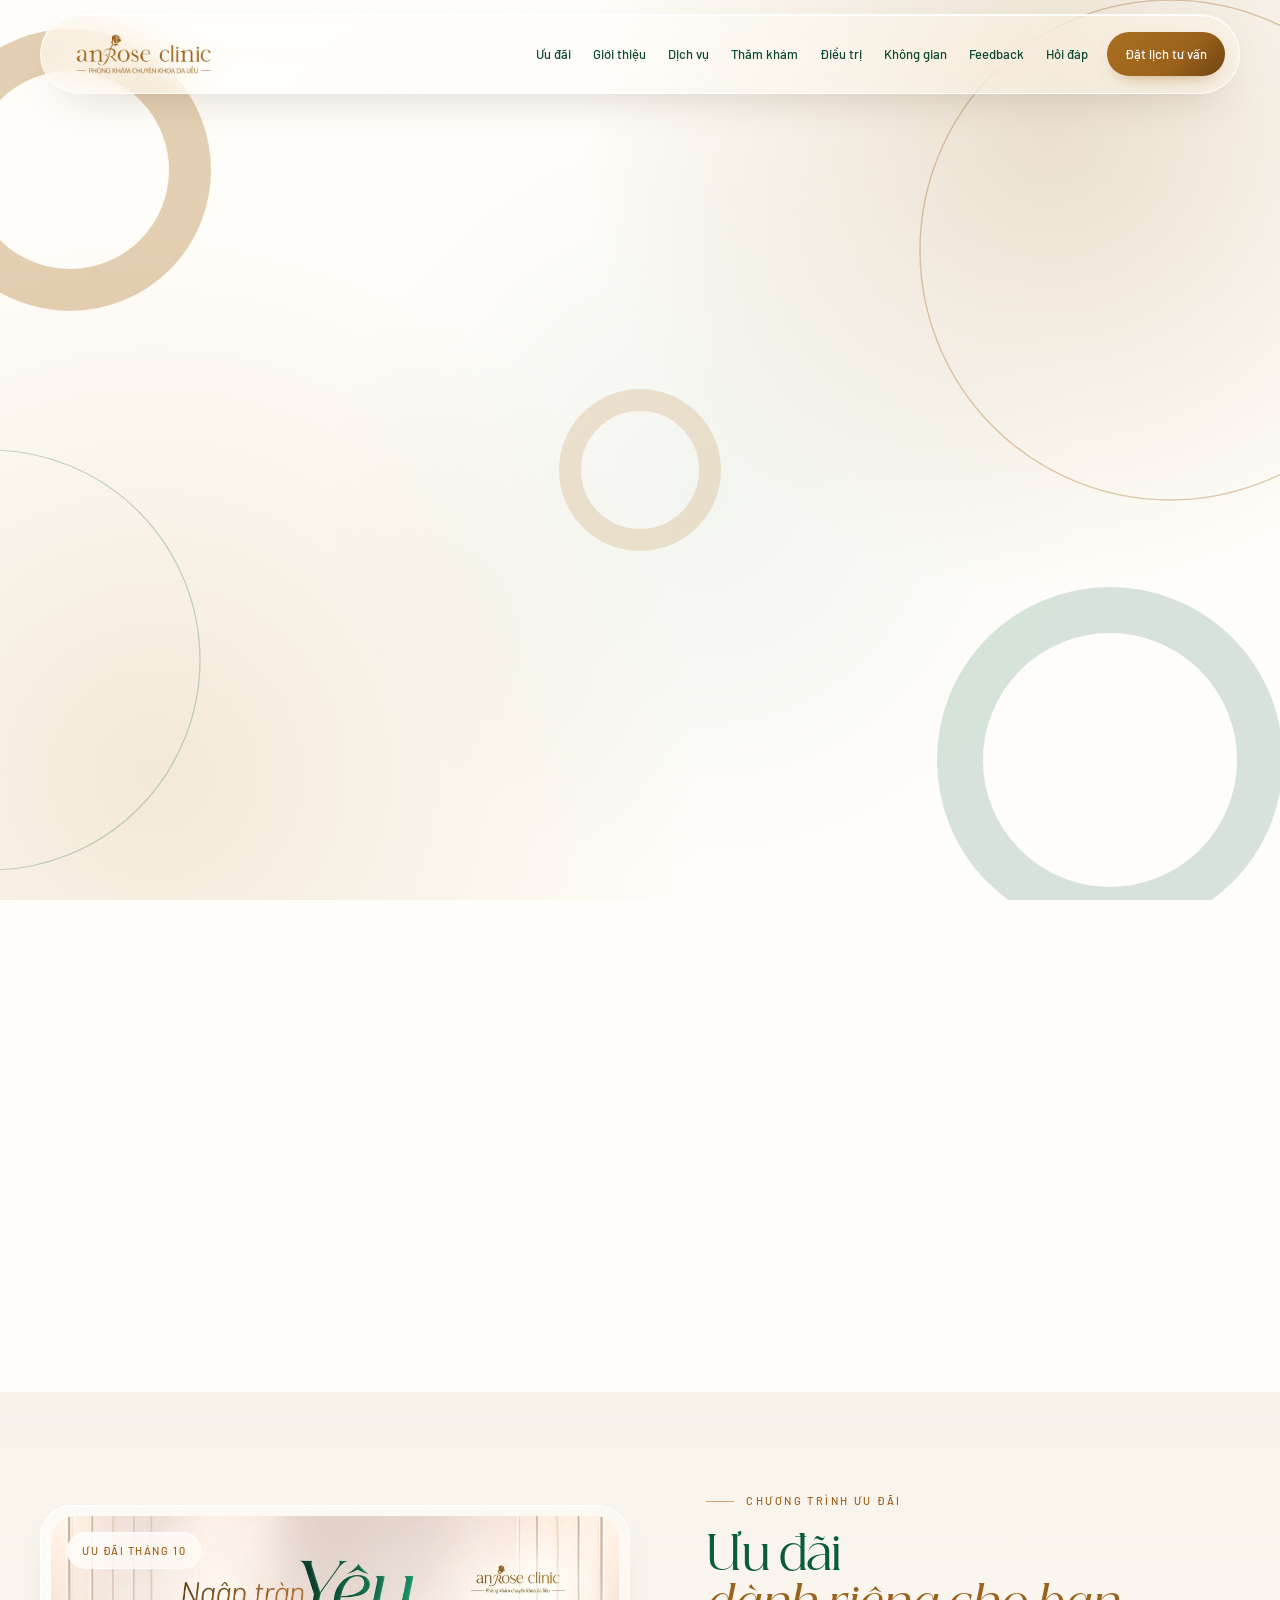
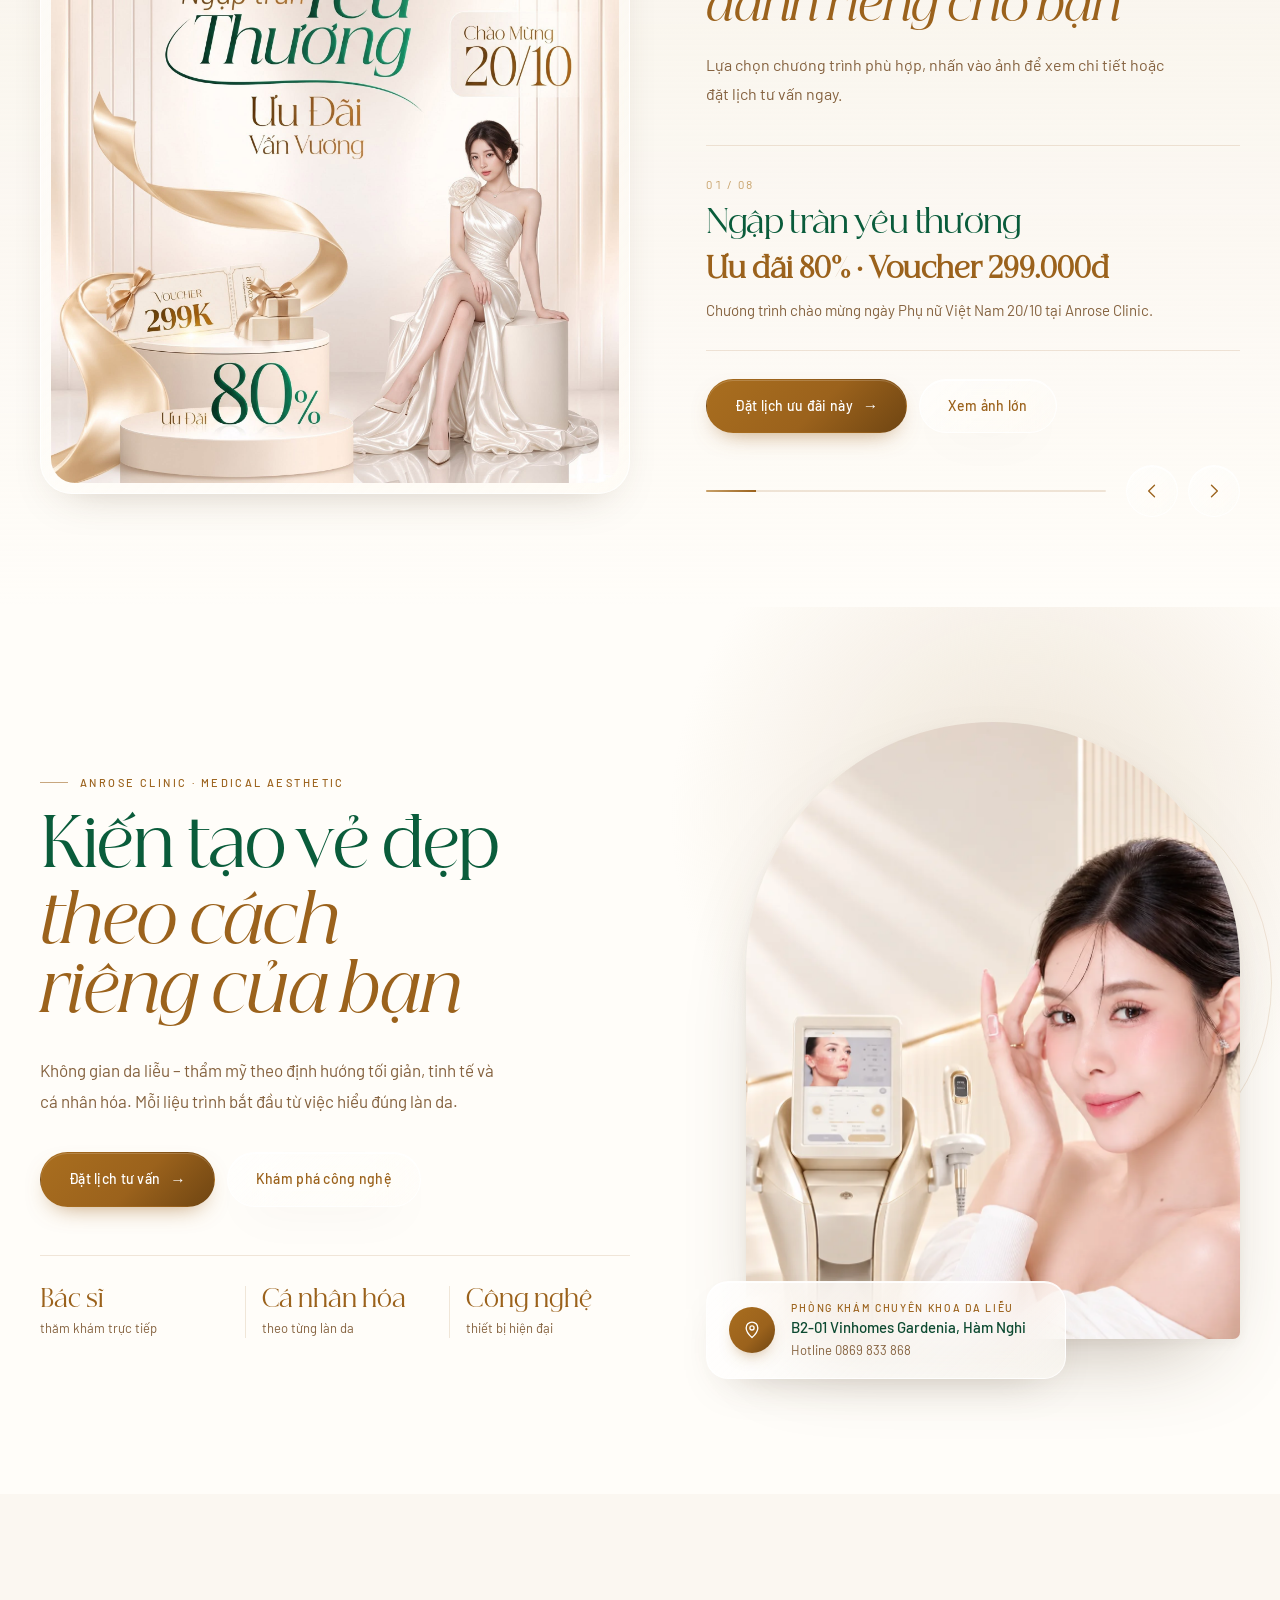
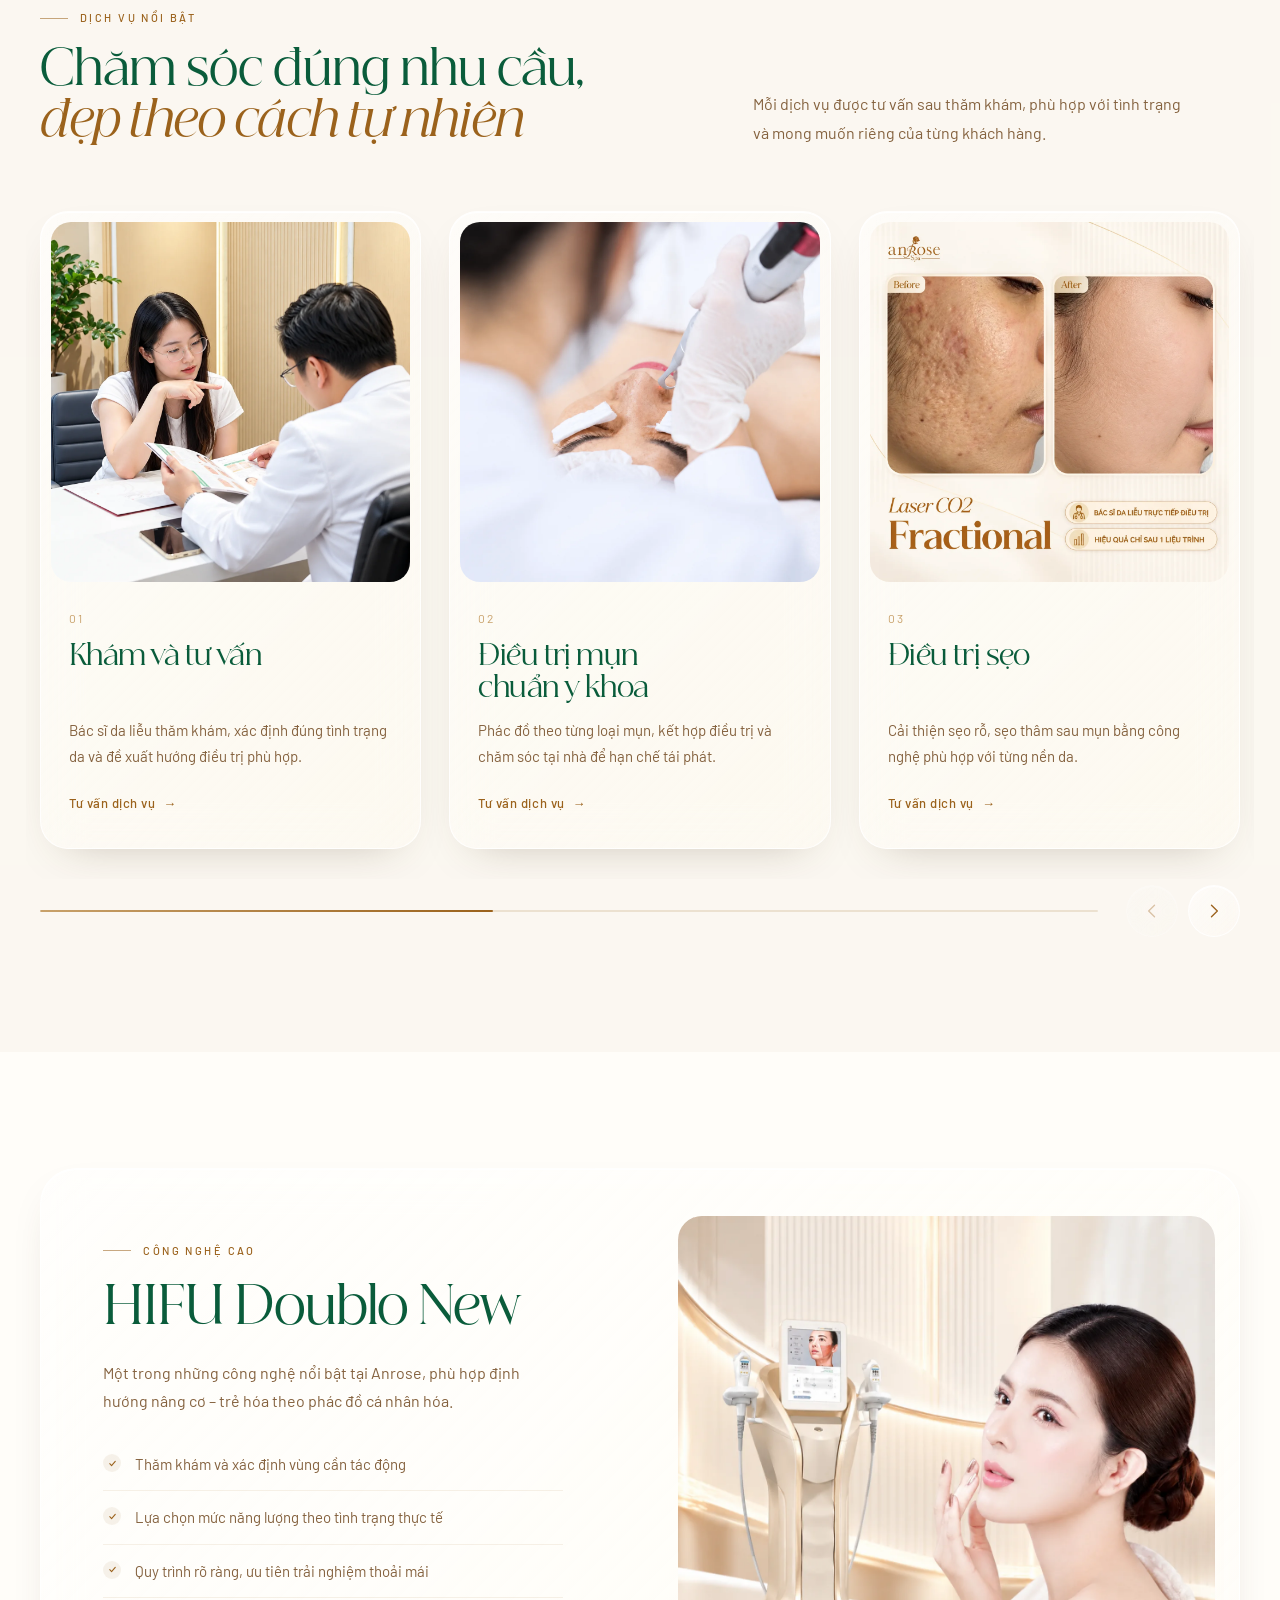
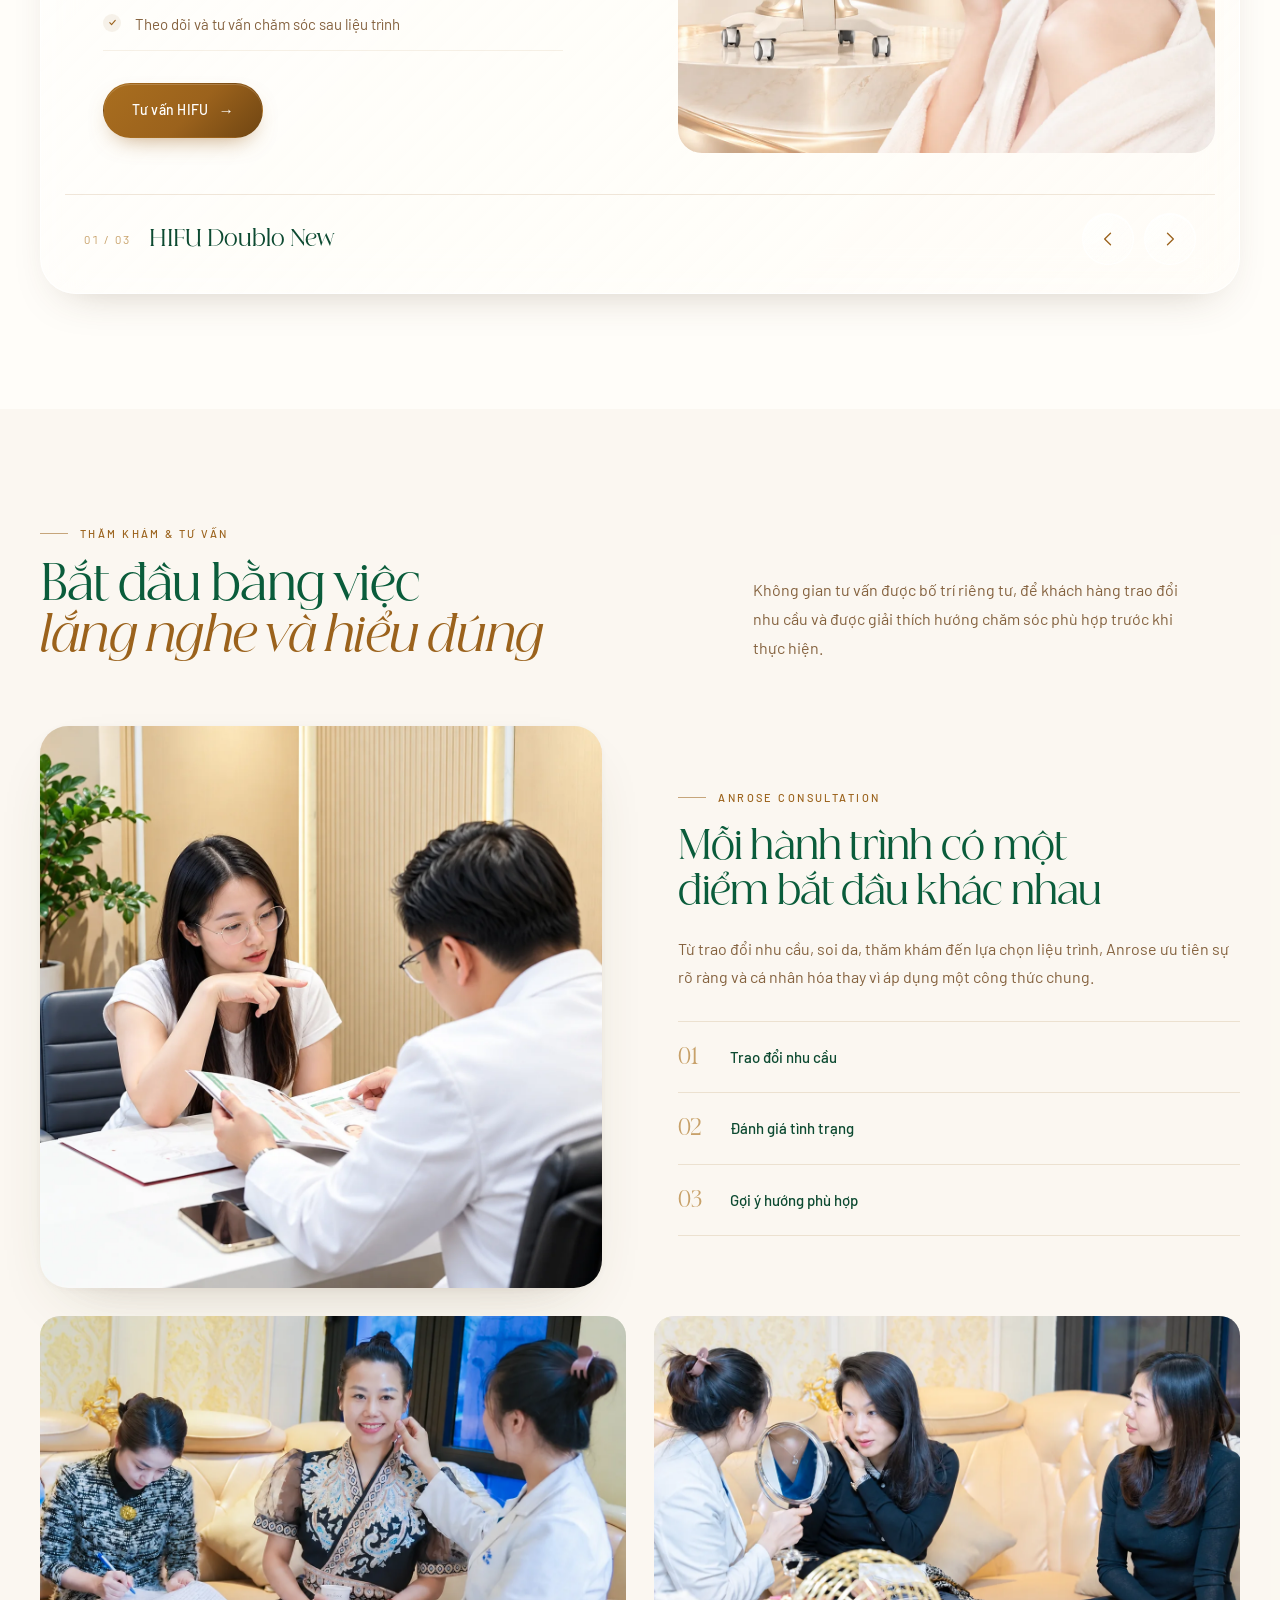
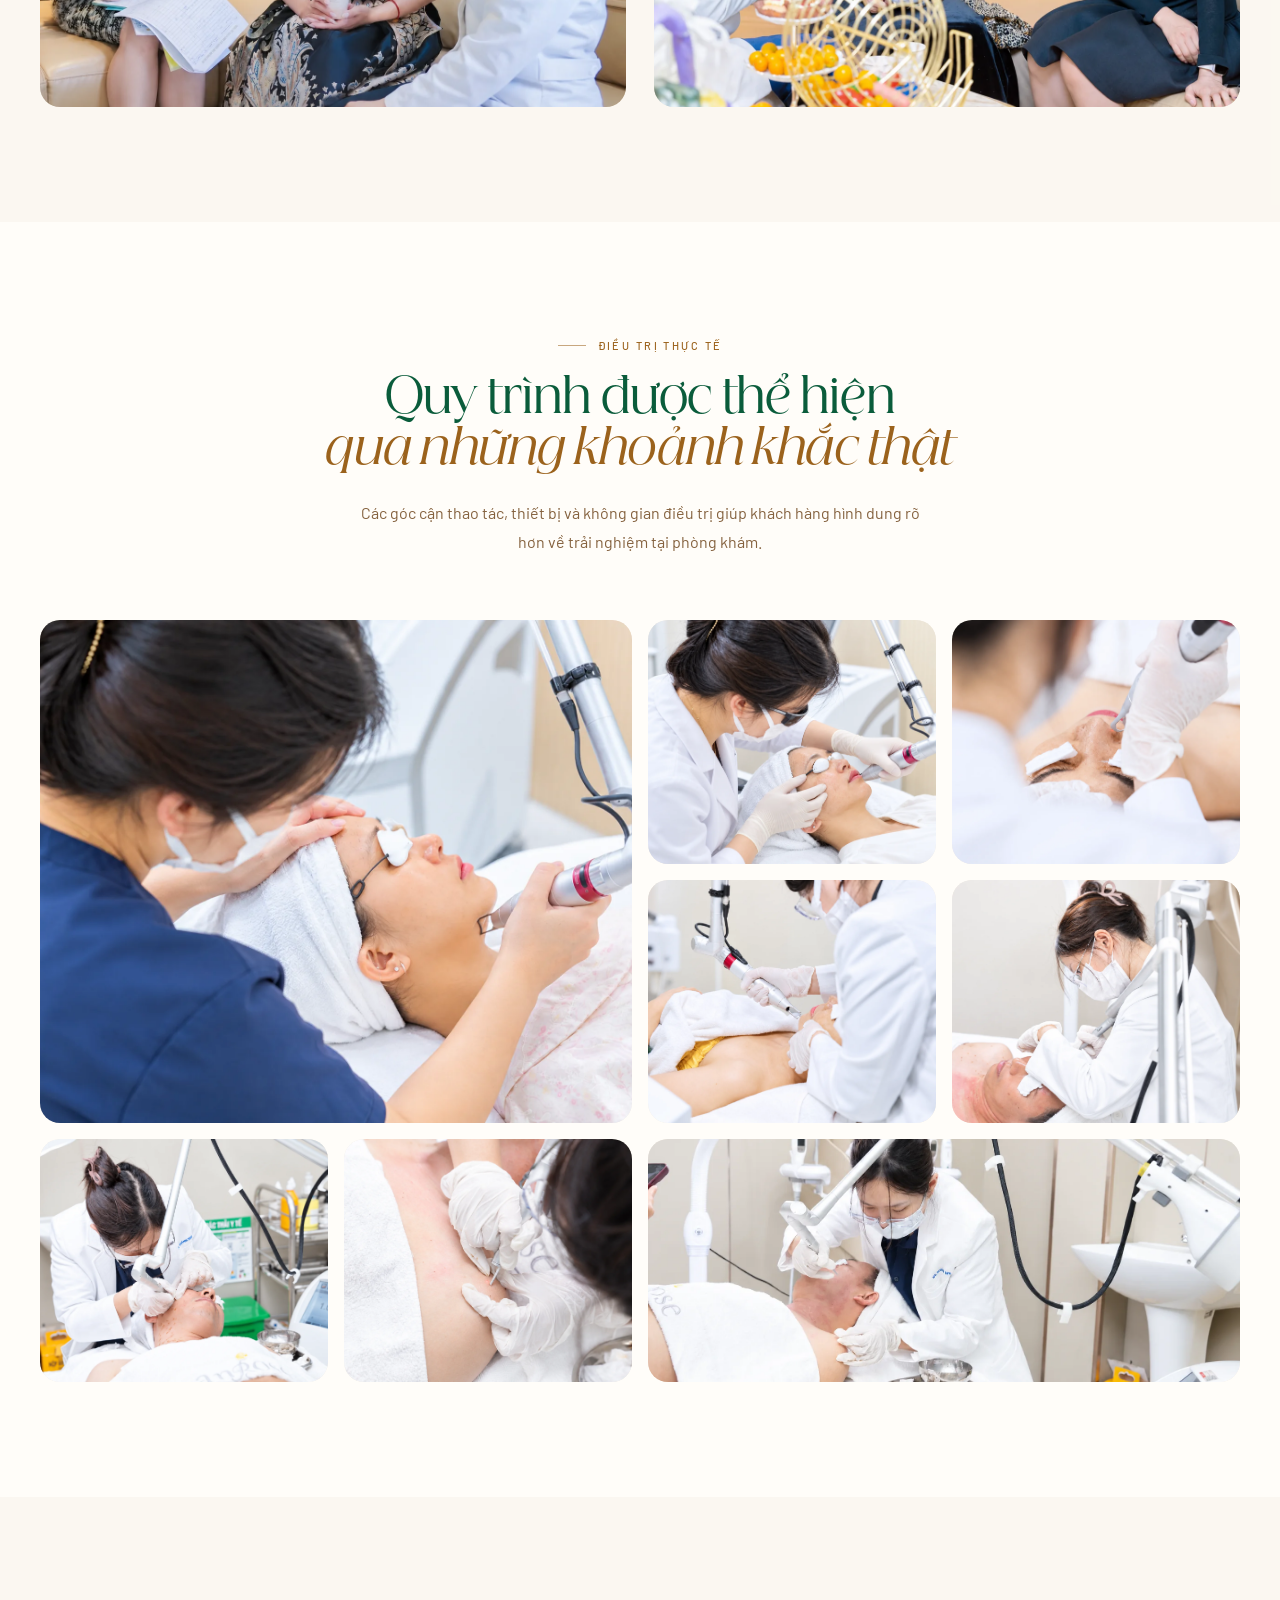
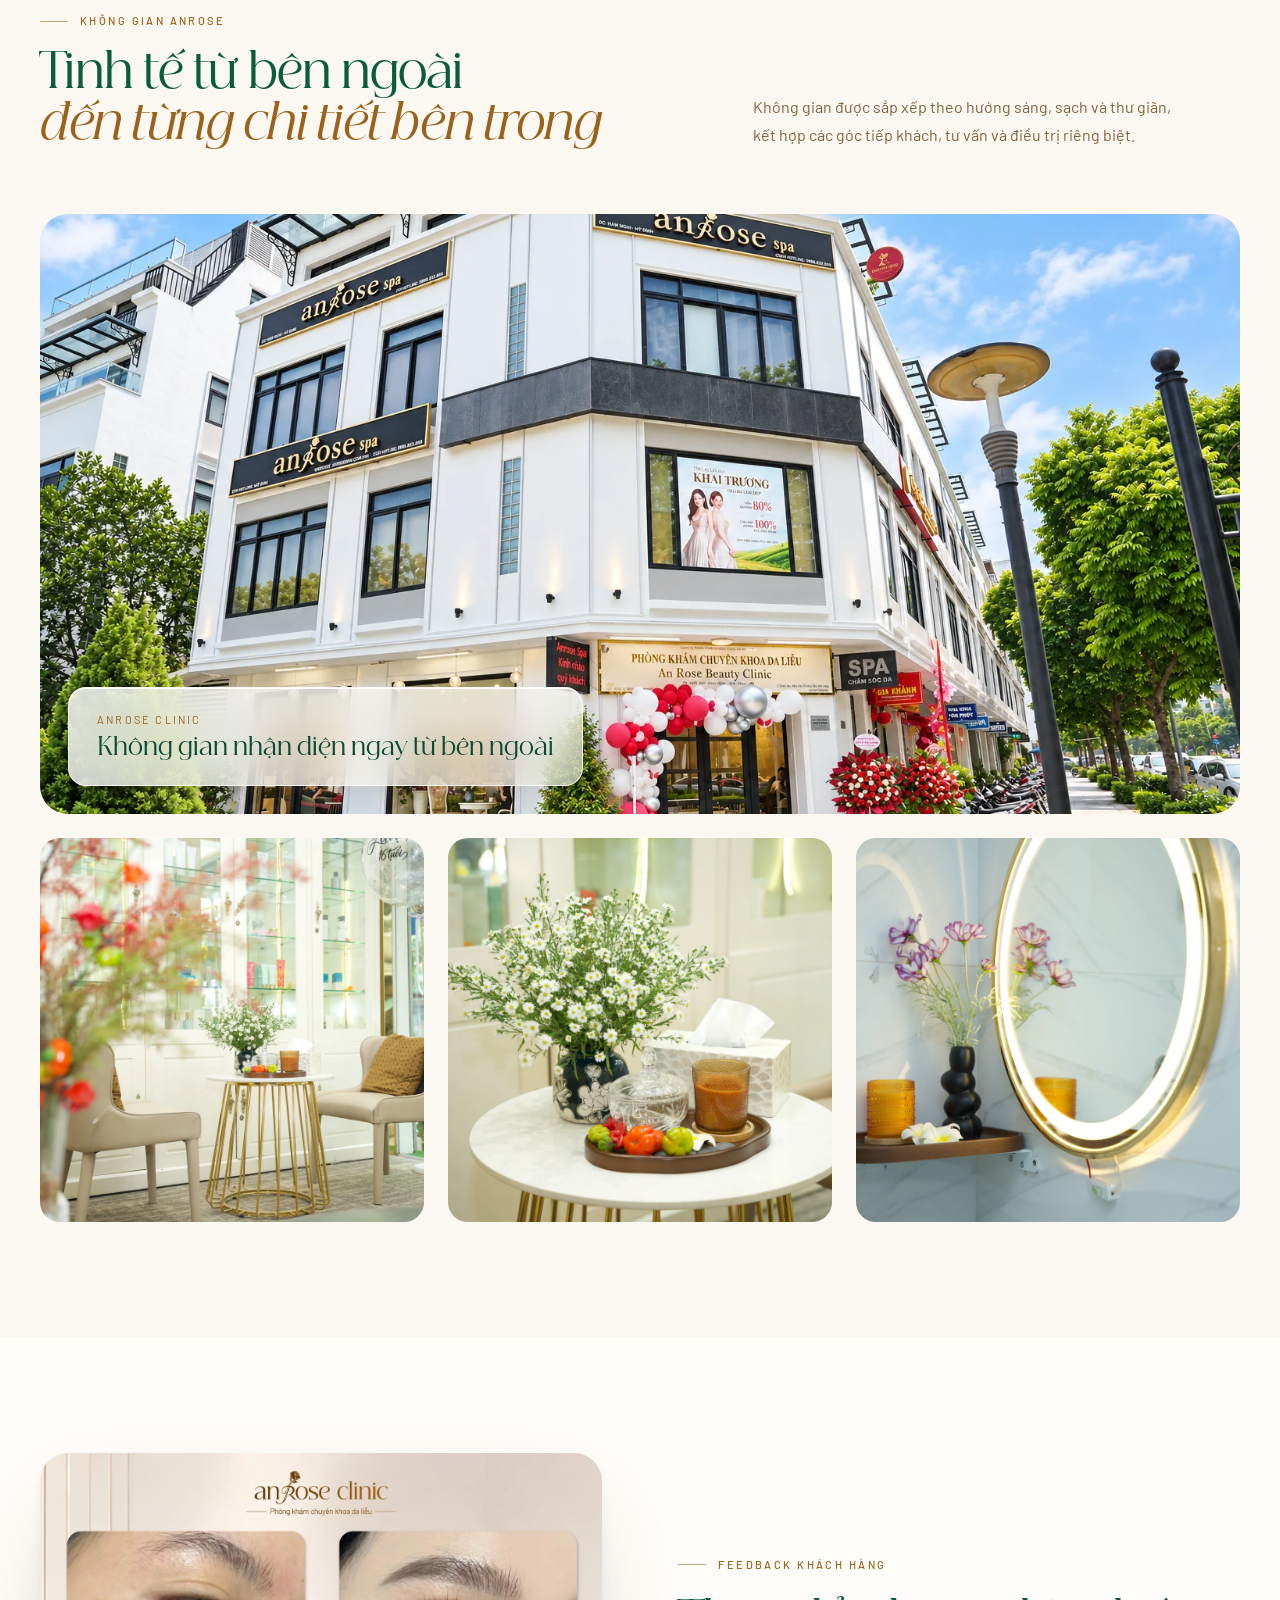
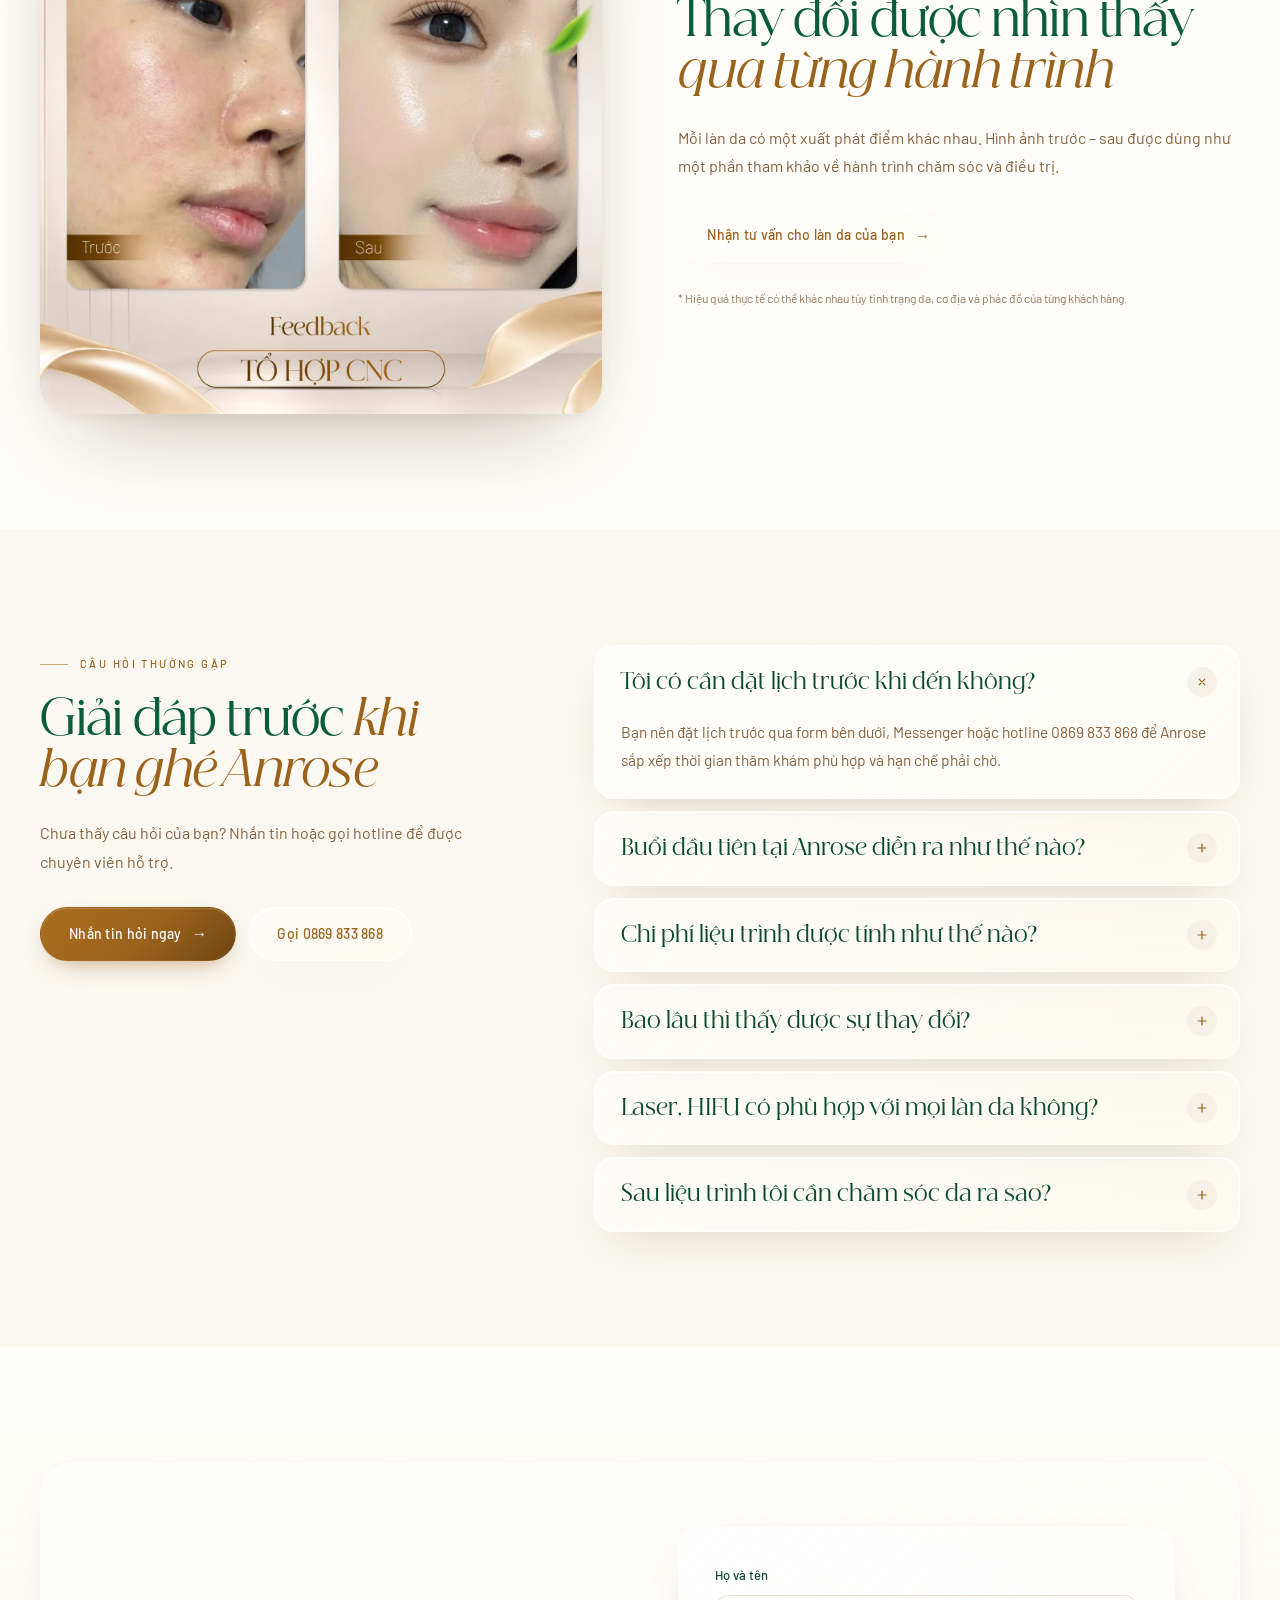
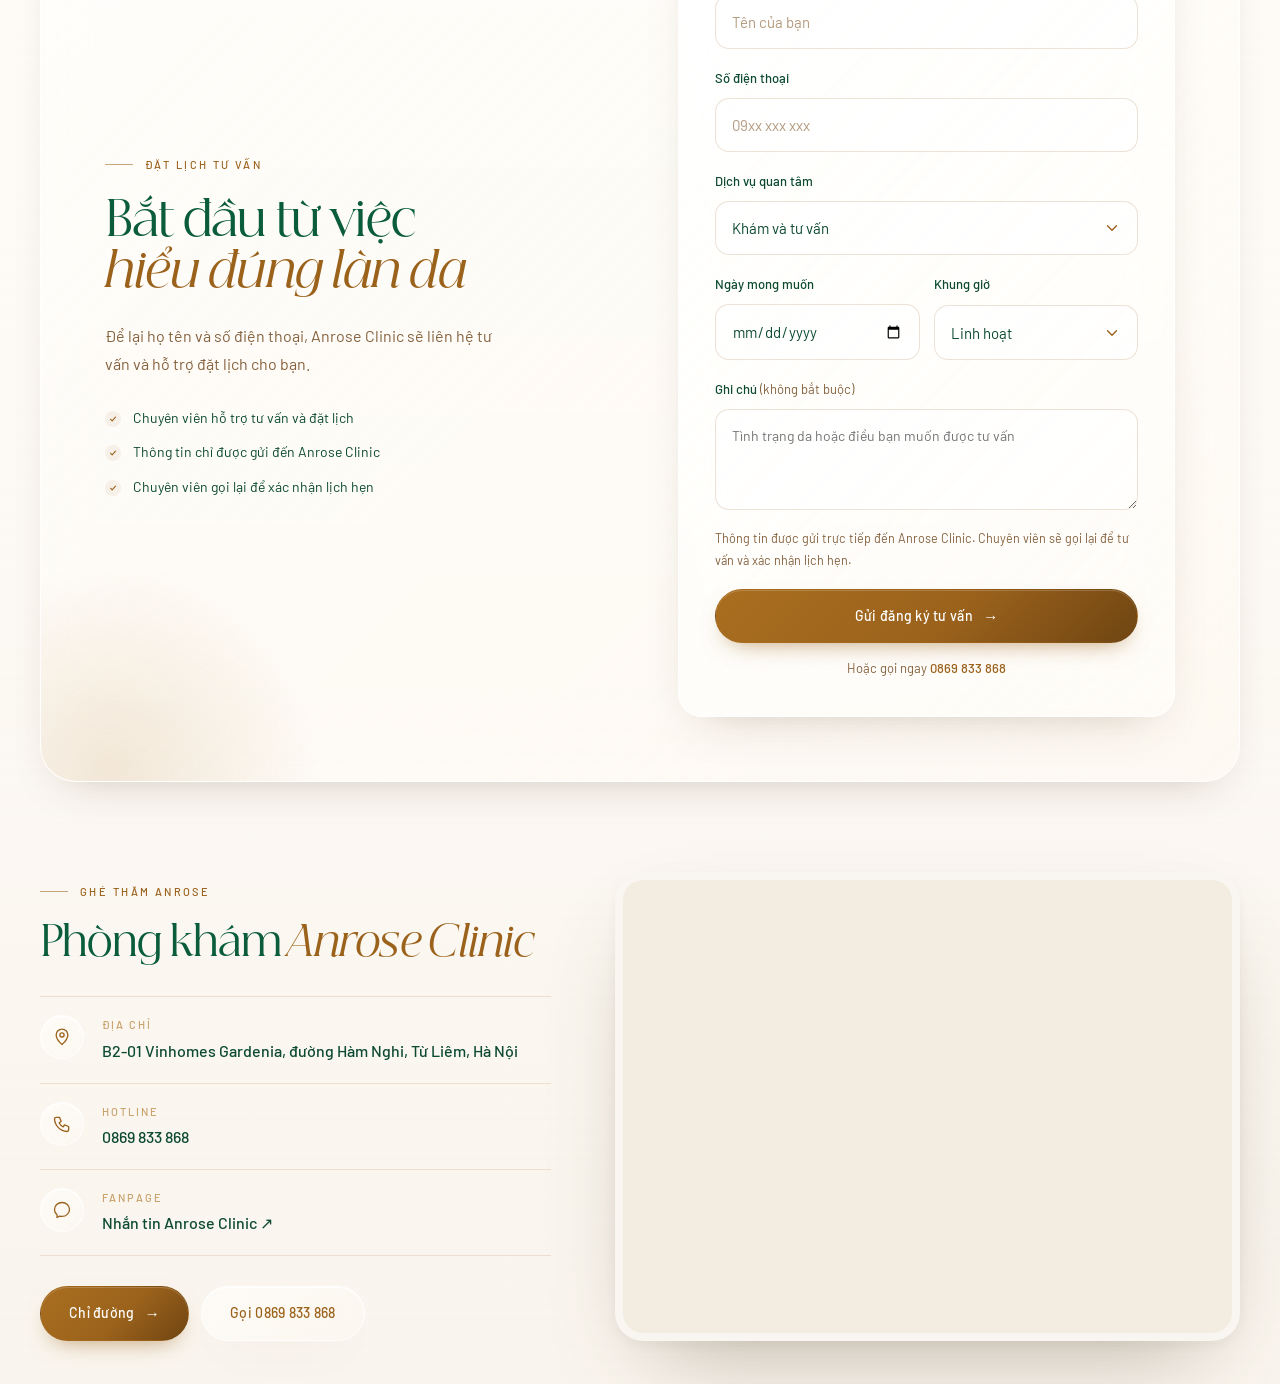
==== commit 79dc111a: "feat: frosted-glass look with green headings and brown secondary text Restyle the site in a glassmor" ====
--- a/index.html
+++ b/index.html
@@ -21,7 +21,7 @@
   <link rel="preconnect" href="https://fonts.gstatic.com" crossorigin>
   <link href="https://fonts.googleapis.com/css2?family=Barlow:wght@300;400;500;600&display=swap" rel="stylesheet">
   <link rel="preload" href="assets/fonts/beautique-display-regular.otf" as="font" type="font/otf" crossorigin>
-  <link rel="stylesheet" href="styles.css?v=20261030-svc2" />
+  <link rel="stylesheet" href="styles.css?v=20261030-glass1" />
   <script>document.documentElement.classList.add('js');</script>
   <script type="application/ld+json">
   {
@@ -398,6 +398,6 @@
     <div class="lightbox-inner"><img class="lightbox-image" src="" alt="" /><p class="lightbox-caption"></p></div>
     <button class="lightbox-nav lightbox-next" type="button" aria-label="Ảnh tiếp theo"><svg viewBox="0 0 24 24" aria-hidden="true"><path d="M9 5l7 7-7 7"/></svg></button>
   </div>
-  <script src="script.js?v=20261030-svc2"></script>
+  <script src="script.js?v=20261030-glass1"></script>
 </body>
 </html>
--- a/styles.css
+++ b/styles.css
@@ -5,7 +5,8 @@
 :root {
   --milk: #fffdf9; --ivory: #f9f5ee; --cream: #f3ece1; --sand: #e8dccb; --beige: #ead8c3;
   --gold: #A76B03; --brown: #9B621C; --champagne: #C8A16A; --deep: #6f4512;
-  --ink: #2f2721; --muted: #7a6f64; --line: rgba(155,98,28,.15); --line-soft: rgba(155,98,28,.09);
+  /* Text: green from the cover artwork for main copy, brown for secondary copy. */
+  --green: #0a5c3b; --green-deep: #00452b; --ink: #0d4a31; --muted: #85623f; --line: rgba(155,98,28,.15); --line-soft: rgba(155,98,28,.09);
   --serif: "Beautique Display", Georgia, serif;
   --sans: "Barlow", "Helvetica Neue", Arial, sans-serif;
   --ease: cubic-bezier(.22,1,.36,1);
@@ -14,7 +15,12 @@
   --shadow-sm: 0 1px 2px rgba(83,62,39,.05), 0 8px 24px -16px rgba(83,62,39,.22);
   --shadow: 0 2px 6px rgba(83,62,39,.04), 0 24px 60px -32px rgba(83,62,39,.32);
   --shadow-lg: 0 4px 12px rgba(83,62,39,.05), 0 40px 90px -40px rgba(83,62,39,.42);
-  --glass: linear-gradient(135deg,rgba(255,255,255,.86),rgba(255,253,249,.62));
+  /* Frosted glass: translucent fill, bright edge, blur of whatever sits behind. */
+  --glass: linear-gradient(135deg, rgba(255,255,255,.58), rgba(255,253,249,.26));
+  --glass-strong: linear-gradient(135deg, rgba(255,255,255,.84), rgba(255,253,249,.6));
+  --glass-edge: rgba(255,255,255,.78);
+  --glass-blur: blur(22px) saturate(150%);
+  --glass-shadow: inset 0 1px 0 rgba(255,255,255,.9), 0 18px 46px -26px rgba(83,62,39,.34);
   --header-h: 80px;
 }
 
@@ -32,11 +38,11 @@
 .visually-hidden { position: absolute !important; width: 1px; height: 1px; overflow: hidden; clip: rect(0 0 0 0); white-space: nowrap; }
 .container { width: min(1200px, calc(100% - 80px)); margin-inline: auto; }
 .section-pad { padding-block: clamp(80px, 9vw, 128px); }
-.soft { background: var(--ivory); }
+.soft { background: rgba(243,236,225,.32); }
 
 /* ---------- Typography ---------- */
 h1,h2,h3,p { margin-top: 0; }
-h1,h2,h3 { font-family: var(--serif); font-weight: 500; letter-spacing: -.02em; color: var(--ink); text-wrap: balance; }
+h1,h2,h3 { font-family: var(--serif); font-weight: 500; letter-spacing: -.02em; color: var(--green); text-wrap: balance; }
 h1 { font-size: clamp(46px, 5.2vw, 78px); line-height: 1.04; margin-bottom: 0; }
 h2 { font-size: clamp(36px, 3.7vw, 56px); line-height: 1.08; margin-bottom: 0; }
 h3 { font-size: 28px; line-height: 1.2; margin-bottom: 12px; }
@@ -115,7 +121,7 @@
 .poster-card::after { display: none; }
 
 /* ---------- Campaign ---------- */
-.campaign { background: linear-gradient(180deg, var(--cream) 0%, var(--ivory) 60%, var(--milk) 100%); padding-block: clamp(64px, 7vw, 104px); }
+.campaign { background: linear-gradient(180deg, rgba(243,236,225,.6), transparent); padding-block: clamp(64px, 7vw, 104px); }
 .campaign-carousel { display: grid; grid-template-columns: minmax(0, 1.05fr) minmax(0, .95fr); gap: clamp(40px, 6vw, 88px); align-items: center; }
 .campaign-stage { position: relative; min-width: 0; padding: 10px; border-radius: 32px; background: var(--glass); border: 1px solid #fff; box-shadow: var(--shadow-lg); }
 .campaign-grid { display: flex; gap: 0; overflow-x: auto; scroll-snap-type: x mandatory; scrollbar-width: none; border-radius: 24px; overscroll-behavior-x: contain; background: #f1e9de; }
@@ -205,7 +211,7 @@
 }
 
 /* ---------- Technology ---------- */
-.technology { background: linear-gradient(180deg, var(--milk), var(--ivory)); }
+.technology { background: transparent; }
 .technology-carousel { padding: clamp(16px, 2vw, 24px); border-radius: 36px; background: var(--glass); border: 1px solid #fff; box-shadow: var(--shadow-lg); }
 .tech-grid,.feedback-grid,.consultation-feature { display: grid; grid-template-columns: repeat(2, minmax(0,1fr)); gap: clamp(36px, 6vw, 80px); align-items: center; }
 .technology-slide[hidden],.technology-controls[hidden] { display: none; }
@@ -268,7 +274,7 @@
 .feedback-copy .fine-print { font-size: 12px !important; margin-top: 26px; opacity: .85; }
 
 /* ---------- Consultation form ---------- */
-.consult { background: linear-gradient(180deg, var(--milk), var(--cream)); }
+.consult { background: linear-gradient(180deg, transparent, rgba(243,236,225,.5)); }
 .consult-shell { position: relative; overflow: hidden; display: grid; grid-template-columns: 1fr 1fr; align-items: center; gap: clamp(40px, 6vw, 88px); padding: clamp(32px, 5vw, 72px); border-radius: 36px; border: 1px solid #fff; background: linear-gradient(130deg, #fbf7f1, rgba(255,253,249,.9)); box-shadow: var(--shadow-lg); }
 .consult-shell::before { content: ''; position: absolute; width: 420px; height: 420px; left: -140px; bottom: -200px; border-radius: 50%; background: radial-gradient(circle, rgba(200,161,106,.22), transparent 70%); pointer-events: none; }
 .consult-copy { position: relative; }
@@ -282,7 +288,7 @@
 .contact-form select { appearance: none; -webkit-appearance: none; padding-right: 44px; background: var(--milk) url("data:image/svg+xml,%3Csvg xmlns='http://www.w3.org/2000/svg' viewBox='0 0 24 24' fill='none' stroke='%239B621C' stroke-width='1.8' stroke-linecap='round' stroke-linejoin='round'%3E%3Cpath d='M6 9l6 6 6-6'/%3E%3C/svg%3E") right 16px center / 18px no-repeat; cursor: pointer; }
 .contact-form input:hover,.contact-form select:hover { border-color: rgba(155,98,28,.3); }
 .contact-form input:focus,.contact-form select:focus { outline: none; border-color: var(--champagne); background-color: #fff; box-shadow: 0 0 0 4px rgba(200,161,106,.18); }
-.contact-form input::placeholder { color: #a59a8e; }
+.contact-form input::placeholder { color: #b39a7f; }
 .contact-form .btn { width: 100%; }
 .form-row { display: grid; grid-template-columns: 1fr 1fr; gap: 14px; }
 .contact-form .optional { font-weight: 400; color: var(--muted); }
@@ -339,7 +345,7 @@
 .visit-list a { font-size: 16px; font-weight: 500; color: var(--ink); transition: color .3s; }
 .visit-list a:hover { color: var(--brown); }
 .visit-actions { display: flex; flex-wrap: wrap; gap: 12px; margin-top: 30px; }
-.visit-map { position: relative; overflow: hidden; aspect-ratio: 4 / 3; border-radius: var(--radius-lg); border: 8px solid #fff; background: var(--cream); box-shadow: var(--shadow-lg); }
+.visit-map { position: relative; overflow: hidden; aspect-ratio: 4 / 3; border-radius: var(--radius-lg); border: 8px solid rgba(255,255,255,.55); background: var(--cream); box-shadow: var(--shadow-lg); }
 .visit-map iframe { position: absolute; inset: 0; width: 100%; height: 100%; border: 0; filter: saturate(.75) sepia(.12); }
 
 /* ---------- Footer ---------- */
@@ -409,6 +415,34 @@
 .delay-1 { transition-delay: .1s; } .delay-2 { transition-delay: .2s; } .delay-3 { transition-delay: .3s; }
 .reveal.is-revealed { transition-delay: 0s; }
 html:not(.js) .reveal { opacity: 1; transform: none; }
+
+
+/* ---------- Glassmorphism ---------- */
+/* Soft rings and glows fixed behind the page; every glass surface blurs them as it scrolls past. */
+body::before { content: ''; position: fixed; inset: 0; z-index: -1; pointer-events: none;
+  background:
+    url("data:image/svg+xml,%3Csvg xmlns='http://www.w3.org/2000/svg' viewBox='0 0 1440 900' preserveAspectRatio='xMidYMid slice' fill='none'%3E%3Ccircle cx='150' cy='170' r='120' stroke='%23C8A16A' stroke-opacity='.5' stroke-width='42'/%3E%3Ccircle cx='1250' cy='250' r='250' stroke='%239B621C' stroke-opacity='.32' stroke-width='1.4'/%3E%3Ccircle cx='1190' cy='760' r='150' stroke='%230a5c3b' stroke-opacity='.16' stroke-width='46'/%3E%3Ccircle cx='70' cy='660' r='210' stroke='%230a5c3b' stroke-opacity='.24' stroke-width='1.2'/%3E%3Ccircle cx='720' cy='470' r='70' stroke='%23C8A16A' stroke-opacity='.28' stroke-width='22'/%3E%3C/svg%3E") center / cover no-repeat,
+    radial-gradient(circle at 82% 14%, rgba(232,220,203,.9), transparent 36%),
+    radial-gradient(circle at 12% 86%, rgba(200,161,106,.22), transparent 40%),
+    radial-gradient(circle at 55% 55%, rgba(10,92,59,.05), transparent 45%),
+    var(--milk);
+}
+.nav-wrap,.site-header.is-scrolled .nav-wrap,.campaign-stage,.service-card,.technology-carousel,.hero-glass-stack,.space-caption,.consult-shell,.contact-form,.faq-item,.faq-item[open],.back-to-top,.carousel-arrows button,.btn-ghost,.menu-toggle,.campaign-badge,.visit-icon {
+  background: var(--glass);
+  -webkit-backdrop-filter: var(--glass-blur);
+  backdrop-filter: var(--glass-blur);
+  border: 1px solid var(--glass-edge);
+  box-shadow: var(--glass-shadow);
+}
+/* Surfaces with small text or form fields get a denser frost so the copy stays easy to read. */
+.site-header.is-scrolled .nav-wrap,.contact-form,.faq-item[open],.hero-glass-stack,.space-caption,.campaign-badge { background: var(--glass-strong); }
+.contact-form input,.contact-form select,.contact-form textarea { background-color: rgba(255,255,255,.55); border-color: rgba(155,98,28,.18); }
+.contact-form input:focus,.contact-form select:focus,.contact-form textarea:focus-visible { background-color: rgba(255,255,255,.9); }
+.service-media,.check-list li::before,.consult-assurance li::before,.faq-item summary::after { background-color: rgba(243,236,225,.7); }
+@media (hover:hover) {
+  .service-card:hover,.faq-item:hover { box-shadow: inset 0 1px 0 rgba(255,255,255,.95), 0 30px 70px -32px rgba(83,62,39,.45); }
+  .hero-glass-stack:hover,.btn-ghost:hover,.back-to-top:hover { background: var(--glass-strong); }
+}
 
 /* ---------- Responsive ---------- */
 @media (max-width:1320px) {
@@ -551,7 +585,7 @@
   .footer-bottom { flex-direction: column; gap: 8px; margin-top: 40px; }
   .floating-cta,.back-to-top { display: none; }
   body { padding-bottom: calc(68px + env(safe-area-inset-bottom)); }
-  .mobile-bar { position: fixed; left: 0; right: 0; bottom: 0; z-index: 80; display: grid; grid-template-columns: 1fr 1fr 1.25fr; gap: 8px; padding: 8px 10px calc(8px + env(safe-area-inset-bottom)); background: rgba(255,253,249,.94); border-top: 1px solid var(--line); box-shadow: 0 -10px 30px -18px rgba(83,62,39,.35); backdrop-filter: blur(16px) saturate(1.3); -webkit-backdrop-filter: blur(16px) saturate(1.3); }
+  .mobile-bar { position: fixed; left: 0; right: 0; bottom: 0; z-index: 80; display: grid; grid-template-columns: 1fr 1fr 1.25fr; gap: 8px; padding: 8px 10px calc(8px + env(safe-area-inset-bottom)); background: rgba(255,253,249,.72); border-top: 1px solid var(--glass-edge); box-shadow: 0 -10px 30px -18px rgba(83,62,39,.35); backdrop-filter: var(--glass-blur); -webkit-backdrop-filter: var(--glass-blur); }
   .mobile-bar a { display: flex; align-items: center; justify-content: center; gap: 7px; min-height: 50px; border-radius: 14px; font-size: 13.5px; font-weight: 500; color: var(--brown); background: #fff; border: 1px solid var(--line); transition: transform .3s var(--ease); }
   .mobile-bar a:active { transform: scale(.97); }
   .mobile-bar svg { width: 19px; height: 19px; fill: none; stroke: currentColor; stroke-width: 1.7; stroke-linecap: round; stroke-linejoin: round; }
@@ -568,7 +602,7 @@
   .lightbox-caption { font-size: 12.5px; }
 }
 @supports not ((backdrop-filter:blur(1px)) or (-webkit-backdrop-filter:blur(1px))) {
-  .nav-wrap,.hero-glass-stack,.space-caption,.main-nav { background: #fffdf9; }
+  .nav-wrap,.site-header.is-scrolled .nav-wrap,.hero-glass-stack,.space-caption,.main-nav,.campaign-stage,.service-card,.technology-carousel,.consult-shell,.contact-form,.faq-item,.back-to-top,.carousel-arrows button,.btn-ghost,.menu-toggle,.campaign-badge,.visit-icon,.mobile-bar { background: #fffdf9; }
 }
 @media (prefers-reduced-motion:reduce) {
   html { scroll-behavior: auto; }
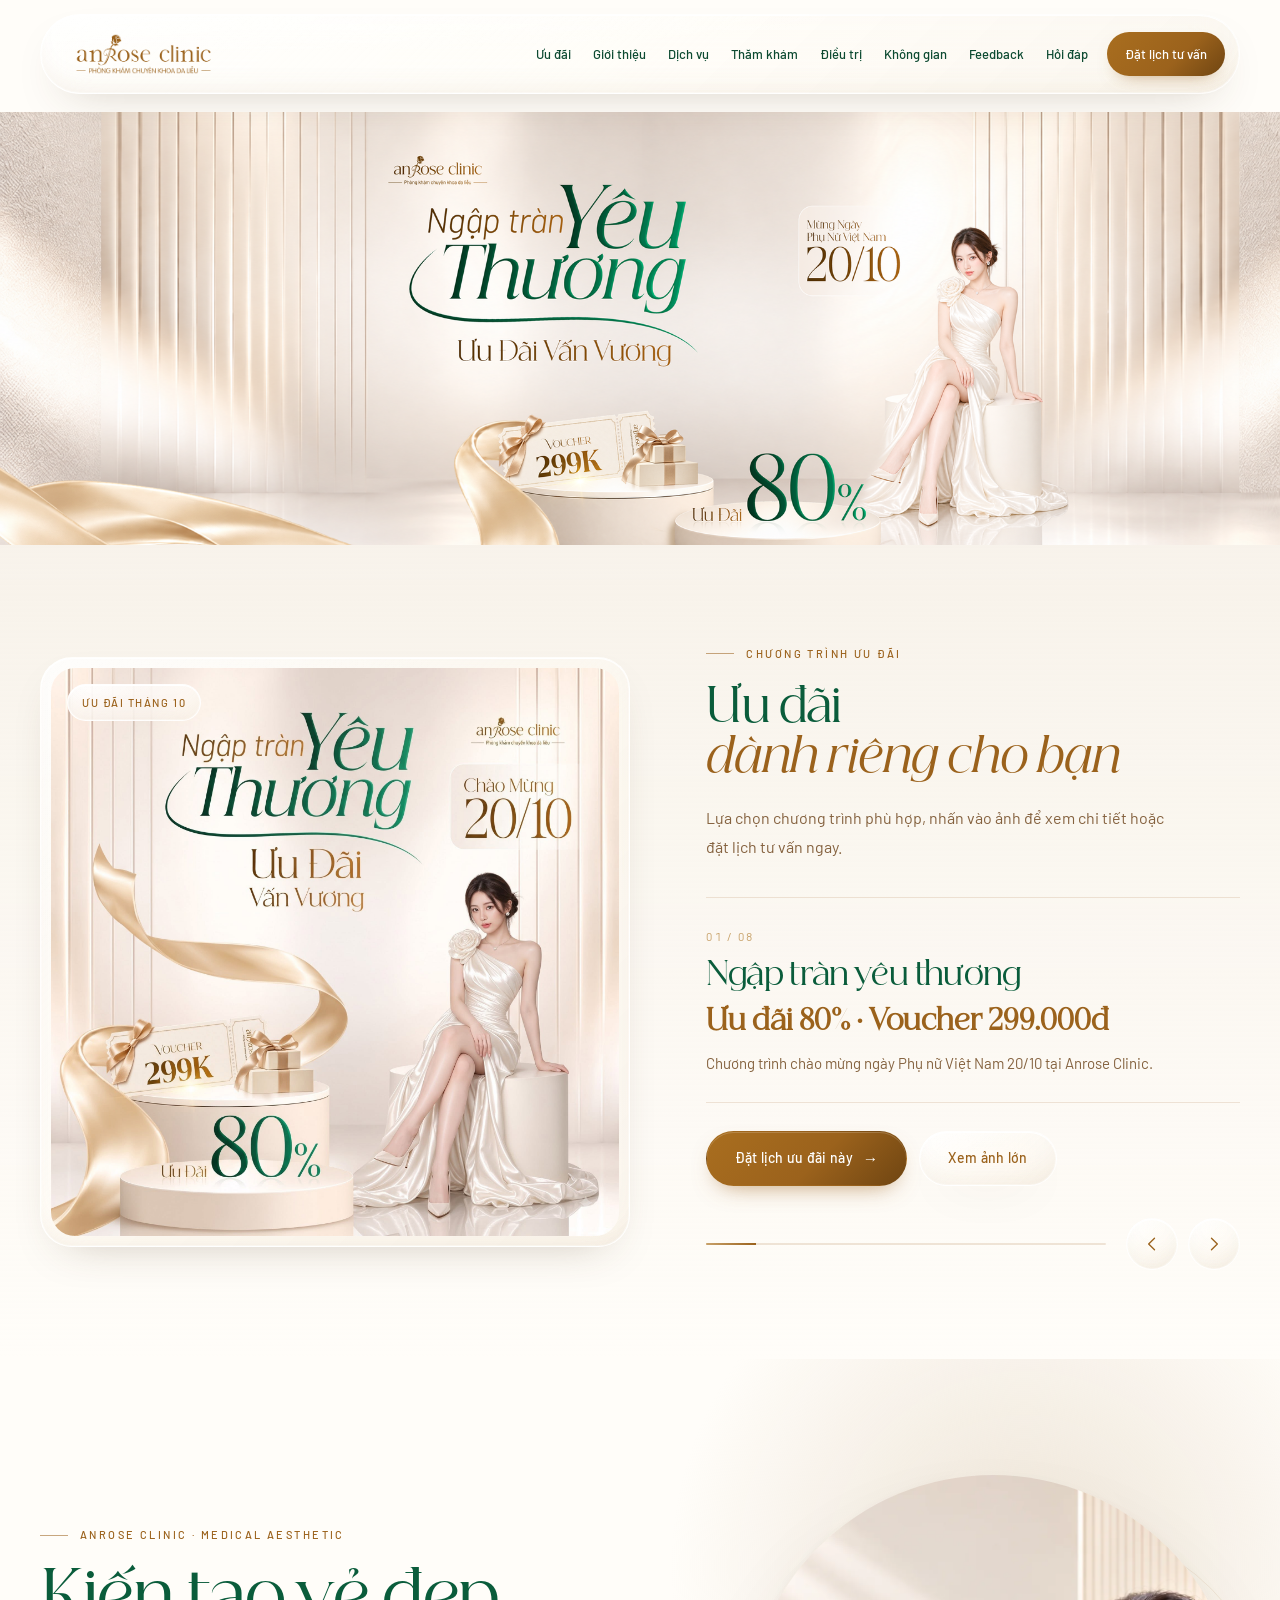
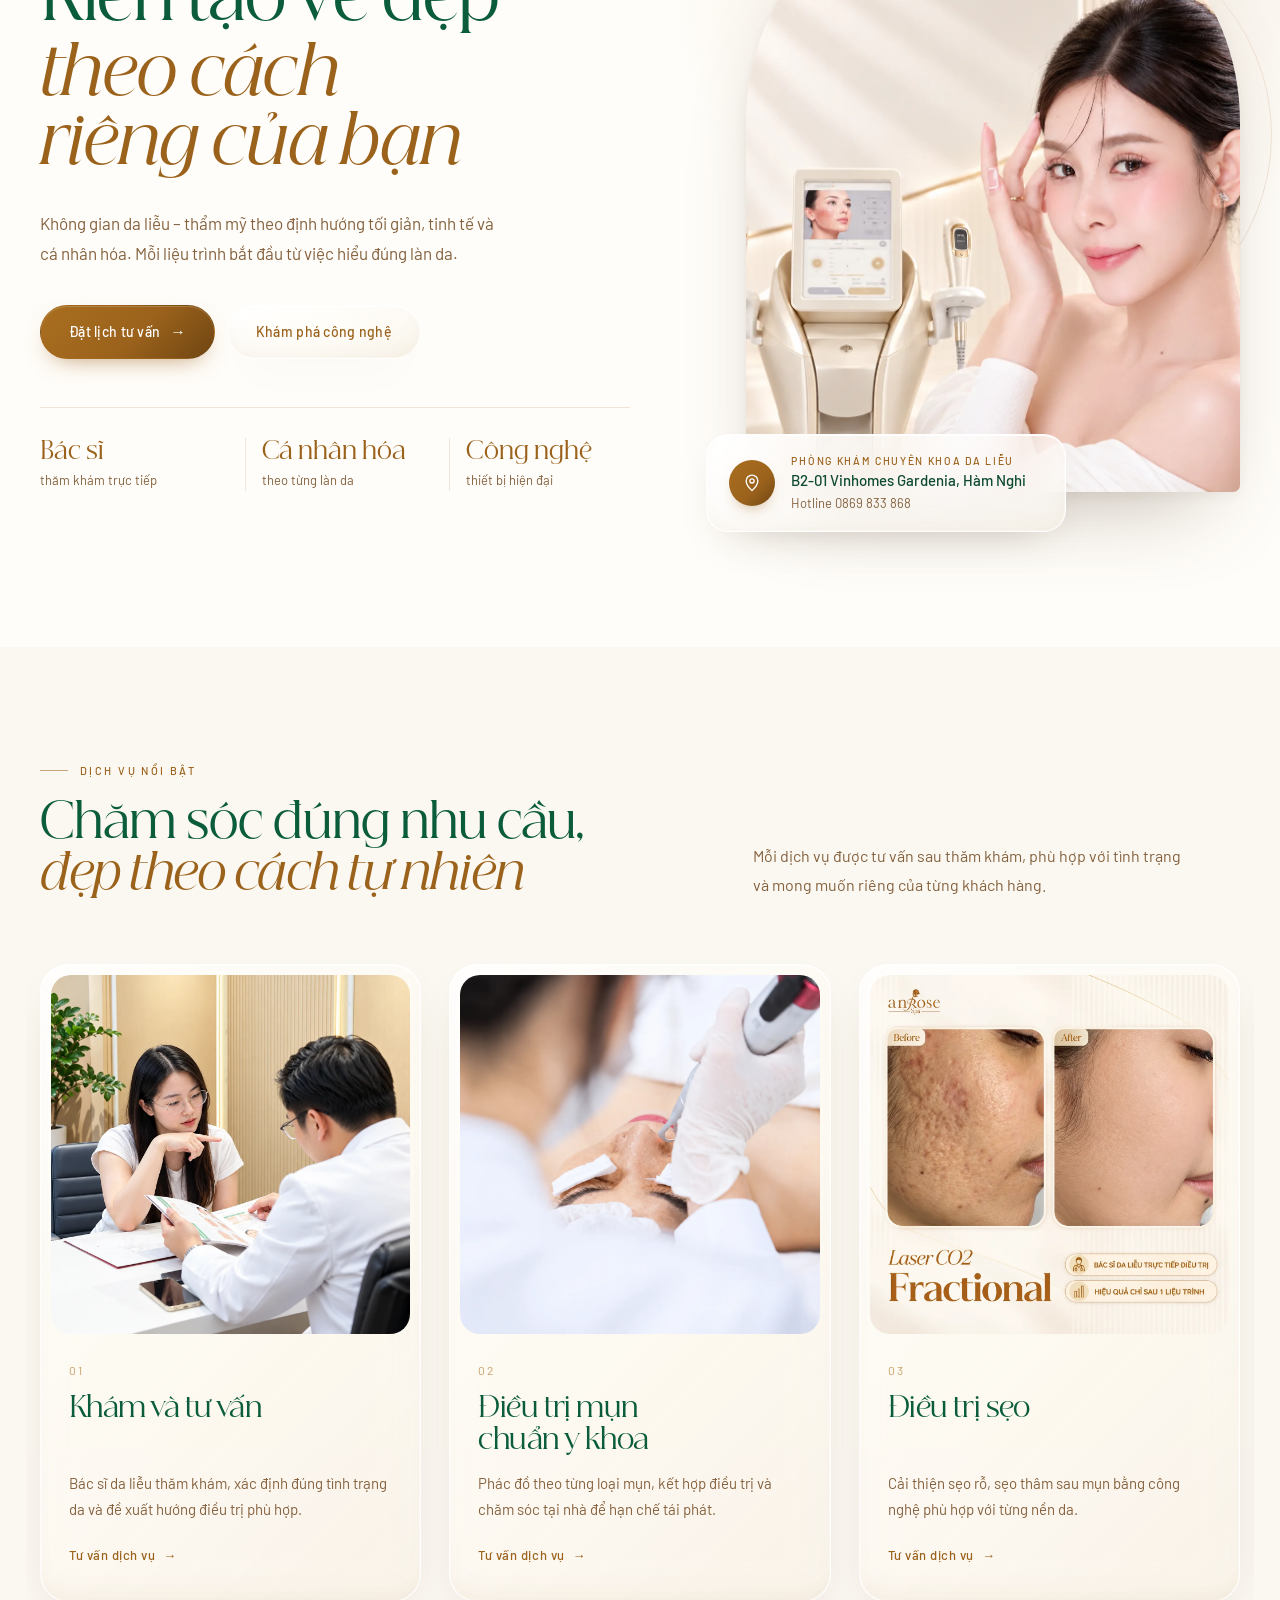
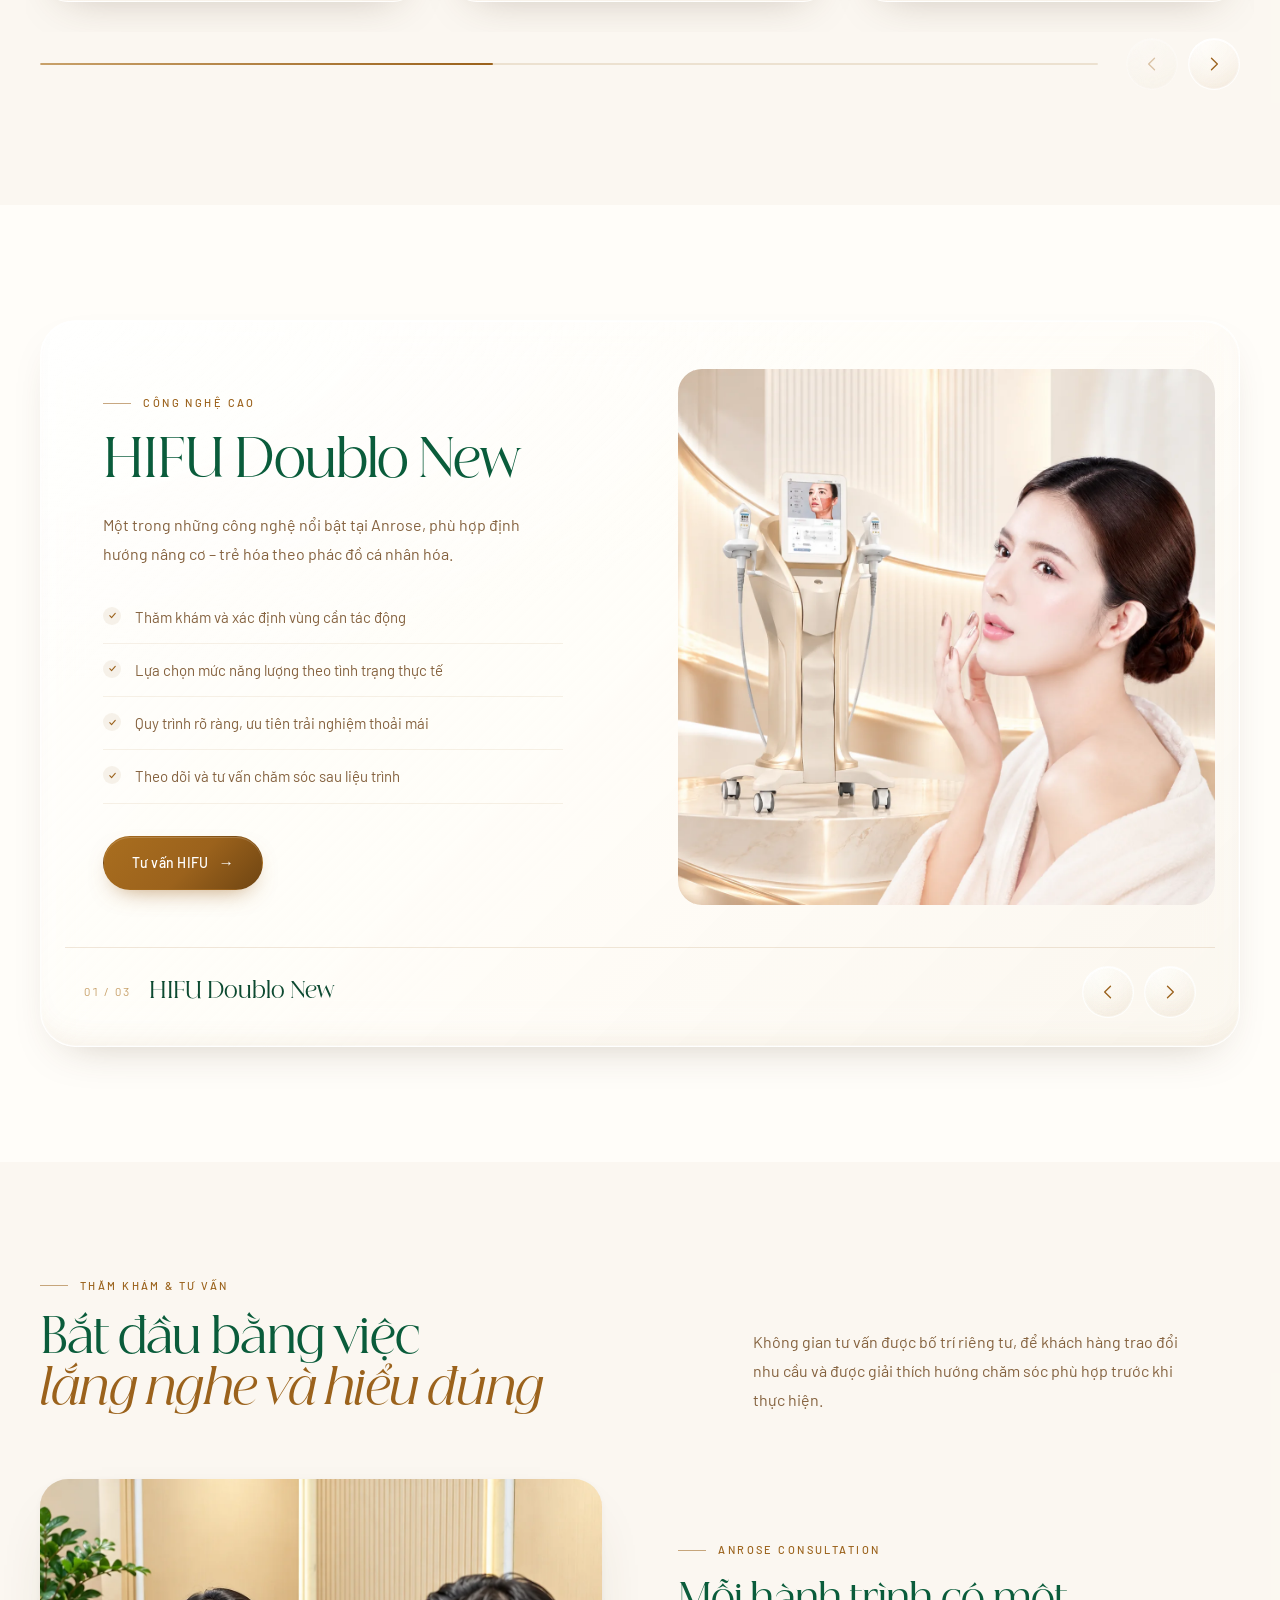
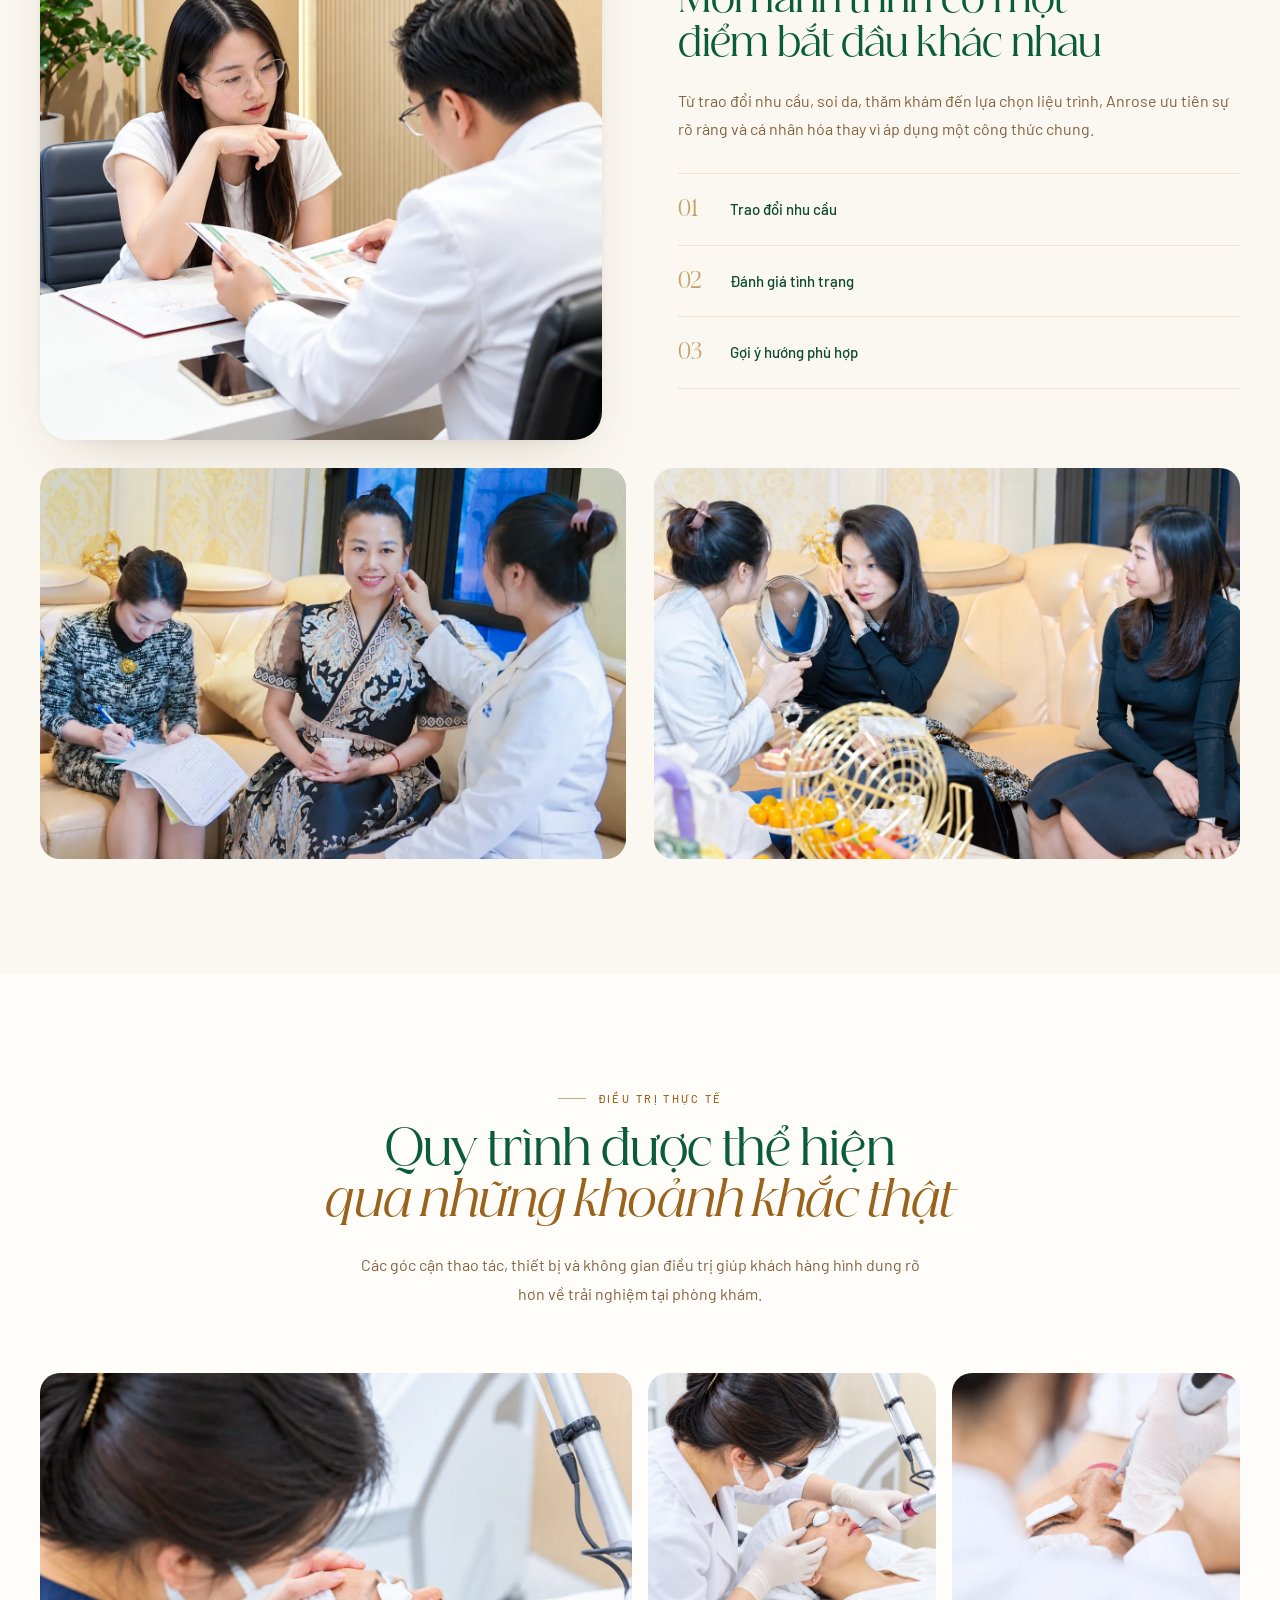
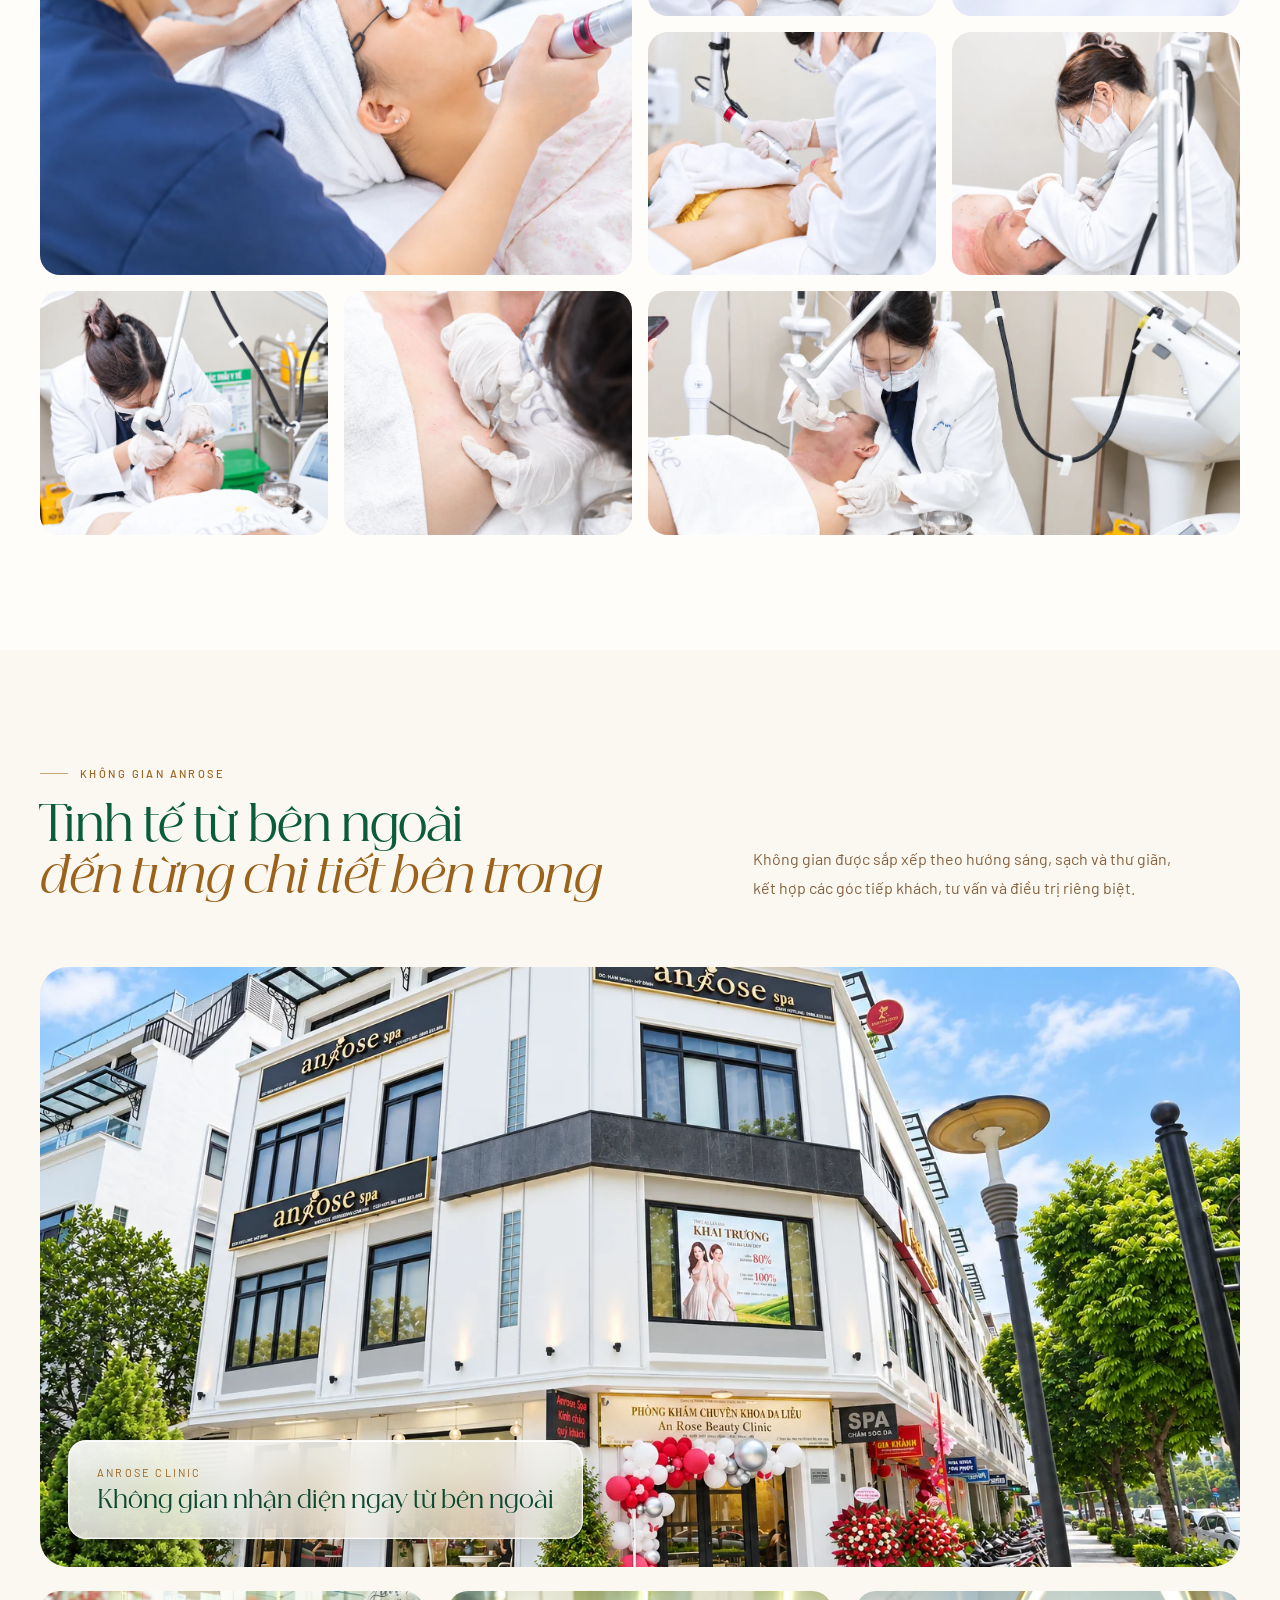
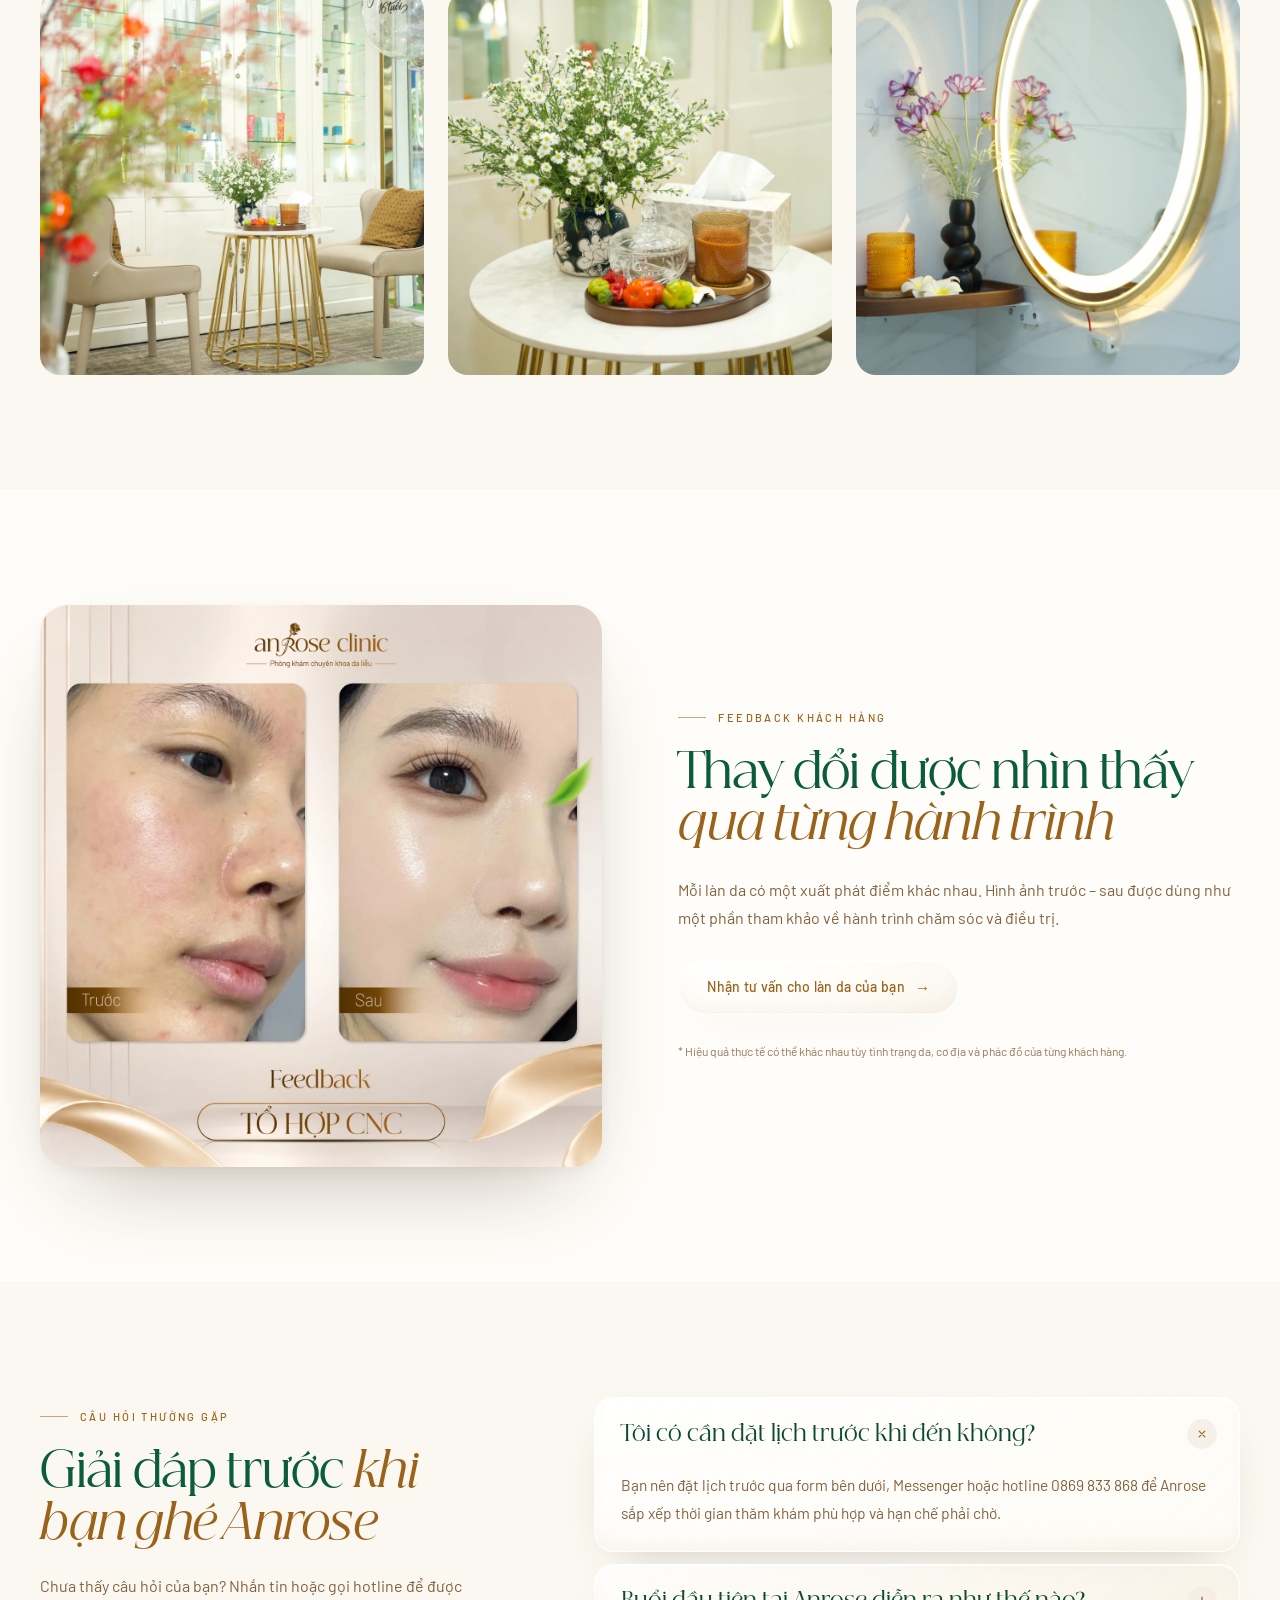
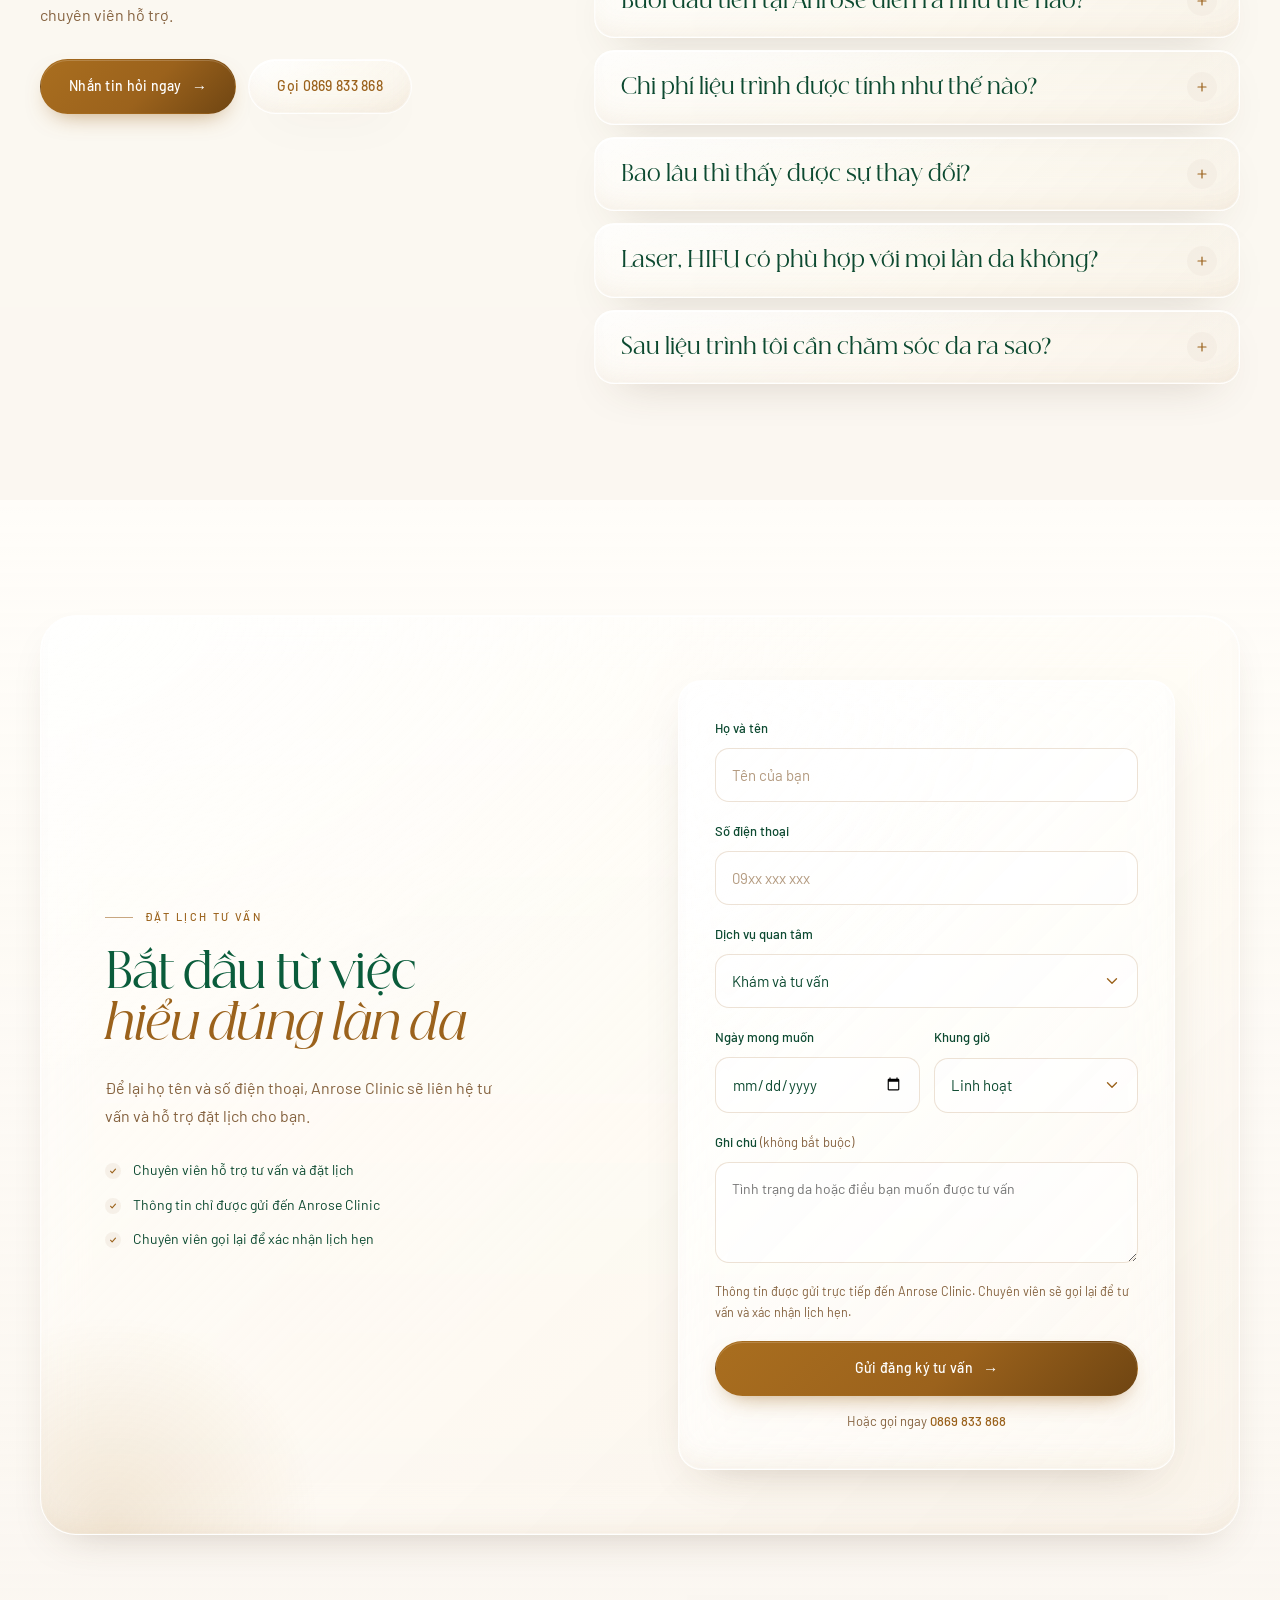
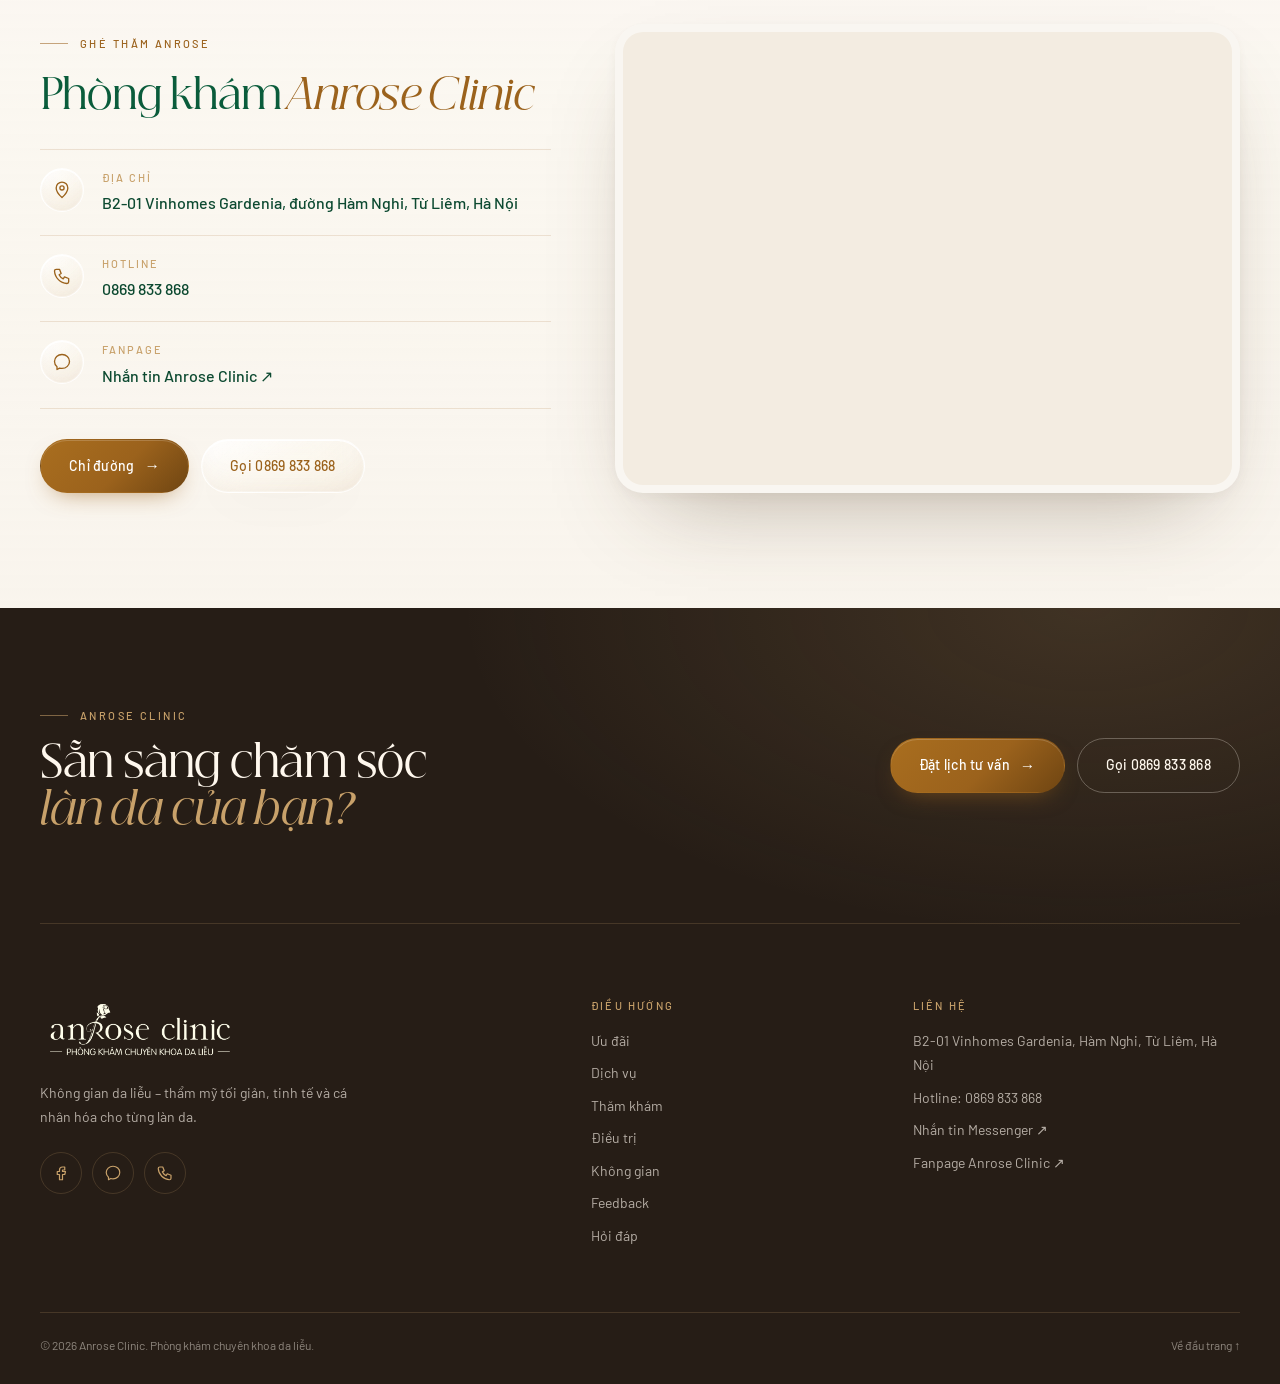
==== commit f9f6103d: "feat: keep glass to the frames and add gently falling green leaves The ring pattern behind the page " ====
--- a/index.html
+++ b/index.html
@@ -21,7 +21,7 @@
   <link rel="preconnect" href="https://fonts.gstatic.com" crossorigin>
   <link href="https://fonts.googleapis.com/css2?family=Barlow:wght@300;400;500;600&display=swap" rel="stylesheet">
   <link rel="preload" href="assets/fonts/beautique-display-regular.otf" as="font" type="font/otf" crossorigin>
-  <link rel="stylesheet" href="styles.css?v=20261030-glass1" />
+  <link rel="stylesheet" href="styles.css?v=20261030-leaf2" />
   <script>document.documentElement.classList.add('js');</script>
   <script type="application/ld+json">
   {
@@ -43,6 +43,7 @@
   </script>
 </head>
 <body>
+  <div class="falling-leaves" aria-hidden="true"><span style="--x:2.9%;--s:16px;--d:22s;--delay:-14.3s;--r:37deg;--sway:50px;--o:0.35;--c:var(--green)"></span><span style="--x:12.5%;--s:22px;--d:19s;--delay:-0.7s;--r:222deg;--sway:35px;--o:0.34;--c:#0f7a4c"></span><span style="--x:17.5%;--s:20px;--d:16s;--delay:-13.2s;--r:63deg;--sway:-50px;--o:0.5;--c:#3f8f5e"></span><span style="--x:28.5%;--s:14px;--d:25s;--delay:-14.6s;--r:25deg;--sway:-50px;--o:0.33;--c:#7fae7b"></span><span style="--x:38.2%;--s:18px;--d:22s;--delay:-3.2s;--r:60deg;--sway:50px;--o:0.41;--c:#0a5c3b"></span><span style="--x:45.9%;--s:16px;--d:17s;--delay:-9.9s;--r:327deg;--sway:-50px;--o:0.42;--c:#5c9a68"></span><span style="--x:52.3%;--s:14px;--d:25s;--delay:-1.5s;--r:105deg;--sway:35px;--o:0.51;--c:var(--green)"></span><span style="--x:59.6%;--s:18px;--d:23s;--delay:-13.5s;--r:232deg;--sway:-35px;--o:0.4;--c:#0f7a4c"></span><span style="--x:69.8%;--s:26px;--d:28s;--delay:-6.8s;--r:294deg;--sway:-35px;--o:0.47;--c:#3f8f5e"></span><span style="--x:78.3%;--s:26px;--d:23s;--delay:-6.6s;--r:37deg;--sway:-70px;--o:0.46;--c:#7fae7b"></span><span style="--x:82.0%;--s:18px;--d:18s;--delay:-16.8s;--r:215deg;--sway:-70px;--o:0.59;--c:#0a5c3b"></span><span style="--x:89.5%;--s:22px;--d:25s;--delay:-19.7s;--r:160deg;--sway:-35px;--o:0.51;--c:#5c9a68"></span></div>
   <a class="skip-link" href="#main">Bỏ qua đến nội dung chính</a>
   <div class="scroll-progress" aria-hidden="true"><span></span></div>
 
@@ -398,6 +399,6 @@
     <div class="lightbox-inner"><img class="lightbox-image" src="" alt="" /><p class="lightbox-caption"></p></div>
     <button class="lightbox-nav lightbox-next" type="button" aria-label="Ảnh tiếp theo"><svg viewBox="0 0 24 24" aria-hidden="true"><path d="M9 5l7 7-7 7"/></svg></button>
   </div>
-  <script src="script.js?v=20261030-glass1"></script>
+  <script src="script.js?v=20261030-leaf2"></script>
 </body>
 </html>
--- a/styles.css
+++ b/styles.css
@@ -16,11 +16,11 @@
   --shadow: 0 2px 6px rgba(83,62,39,.04), 0 24px 60px -32px rgba(83,62,39,.32);
   --shadow-lg: 0 4px 12px rgba(83,62,39,.05), 0 40px 90px -40px rgba(83,62,39,.42);
   /* Frosted glass: translucent fill, bright edge, blur of whatever sits behind. */
-  --glass: linear-gradient(135deg, rgba(255,255,255,.58), rgba(255,253,249,.26));
-  --glass-strong: linear-gradient(135deg, rgba(255,255,255,.84), rgba(255,253,249,.6));
+  --glass: radial-gradient(120% 90% at 0% 0%, rgba(255,255,255,.55), transparent 55%), linear-gradient(135deg, rgba(255,255,255,.62), rgba(255,253,249,.3) 55%, rgba(243,236,225,.34));
+  --glass-strong: radial-gradient(120% 90% at 0% 0%, rgba(255,255,255,.6), transparent 55%), linear-gradient(135deg, rgba(255,255,255,.86), rgba(255,253,249,.62));
   --glass-edge: rgba(255,255,255,.78);
   --glass-blur: blur(22px) saturate(150%);
-  --glass-shadow: inset 0 1px 0 rgba(255,255,255,.9), 0 18px 46px -26px rgba(83,62,39,.34);
+  --glass-shadow: inset 0 1px 0 rgba(255,255,255,.95), inset 0 0 0 1px rgba(255,255,255,.28), inset 0 -18px 36px -28px rgba(155,98,28,.18), 0 18px 46px -26px rgba(83,62,39,.34);
   --header-h: 80px;
 }
 
@@ -418,15 +418,20 @@
 
 
 /* ---------- Glassmorphism ---------- */
-/* Soft rings and glows fixed behind the page; every glass surface blurs them as it scrolls past. */
-body::before { content: ''; position: fixed; inset: 0; z-index: -1; pointer-events: none;
-  background:
-    url("data:image/svg+xml,%3Csvg xmlns='http://www.w3.org/2000/svg' viewBox='0 0 1440 900' preserveAspectRatio='xMidYMid slice' fill='none'%3E%3Ccircle cx='150' cy='170' r='120' stroke='%23C8A16A' stroke-opacity='.5' stroke-width='42'/%3E%3Ccircle cx='1250' cy='250' r='250' stroke='%239B621C' stroke-opacity='.32' stroke-width='1.4'/%3E%3Ccircle cx='1190' cy='760' r='150' stroke='%230a5c3b' stroke-opacity='.16' stroke-width='46'/%3E%3Ccircle cx='70' cy='660' r='210' stroke='%230a5c3b' stroke-opacity='.24' stroke-width='1.2'/%3E%3Ccircle cx='720' cy='470' r='70' stroke='%23C8A16A' stroke-opacity='.28' stroke-width='22'/%3E%3C/svg%3E") center / cover no-repeat,
-    radial-gradient(circle at 82% 14%, rgba(232,220,203,.9), transparent 36%),
-    radial-gradient(circle at 12% 86%, rgba(200,161,106,.22), transparent 40%),
-    radial-gradient(circle at 55% 55%, rgba(10,92,59,.05), transparent 45%),
-    var(--milk);
-}
+/* Green leaves drifting down behind the content; glass frames blur them as they pass. */
+.falling-leaves { position: fixed; inset: 0; z-index: -1; overflow: hidden; pointer-events: none; }
+.falling-leaves span { position: absolute; top: 0; left: var(--x); width: calc(var(--s) * 1.3); aspect-ratio: 1; background: var(--c, var(--green)); opacity: 0; -webkit-mask: url("data:image/svg+xml,%3Csvg xmlns='http://www.w3.org/2000/svg' viewBox='0 0 24 24'%3E%3Cpath d='M20.5 2.5C10 2.5 3.5 8 3.5 15.2c0 2.1.6 3.9 1.7 5.4C6.6 13.9 10.6 9.6 16.5 7c-5 3.2-8.4 7.4-10.3 13.9 1.4.9 3 1.4 4.8 1.4 7.6 0 10.6-8.3 9.5-19.8z'/%3E%3C/svg%3E") center / contain no-repeat; mask: url("data:image/svg+xml,%3Csvg xmlns='http://www.w3.org/2000/svg' viewBox='0 0 24 24'%3E%3Cpath d='M20.5 2.5C10 2.5 3.5 8 3.5 15.2c0 2.1.6 3.9 1.7 5.4C6.6 13.9 10.6 9.6 16.5 7c-5 3.2-8.4 7.4-10.3 13.9 1.4.9 3 1.4 4.8 1.4 7.6 0 10.6-8.3 9.5-19.8z'/%3E%3C/svg%3E") center / contain no-repeat; animation: leaf-fall var(--d) linear var(--delay) infinite; will-change: transform, opacity; }
+@keyframes leaf-fall {
+  0% { transform: translate3d(0, -12vh, 0) rotate(var(--r)); opacity: 0; }
+  8% { opacity: var(--o); }
+  25% { transform: translate3d(var(--sway), 20vh, 0) rotate(calc(var(--r) + 70deg)); }
+  50% { transform: translate3d(calc(var(--sway) * -.6), 48vh, 0) rotate(calc(var(--r) + 150deg)); }
+  75% { transform: translate3d(var(--sway), 76vh, 0) rotate(calc(var(--r) + 230deg)); }
+  92% { opacity: var(--o); }
+  100% { transform: translate3d(calc(var(--sway) * -.3), 112vh, 0) rotate(calc(var(--r) + 300deg)); opacity: 0; }
+}
+@media (max-width:760px) { .falling-leaves span { width: var(--s); } .falling-leaves span:nth-child(2n) { display: none; } }
+@media (prefers-reduced-motion:reduce) { .falling-leaves { display: none; } }
 .nav-wrap,.site-header.is-scrolled .nav-wrap,.campaign-stage,.service-card,.technology-carousel,.hero-glass-stack,.space-caption,.consult-shell,.contact-form,.faq-item,.faq-item[open],.back-to-top,.carousel-arrows button,.btn-ghost,.menu-toggle,.campaign-badge,.visit-icon {
   background: var(--glass);
   -webkit-backdrop-filter: var(--glass-blur);
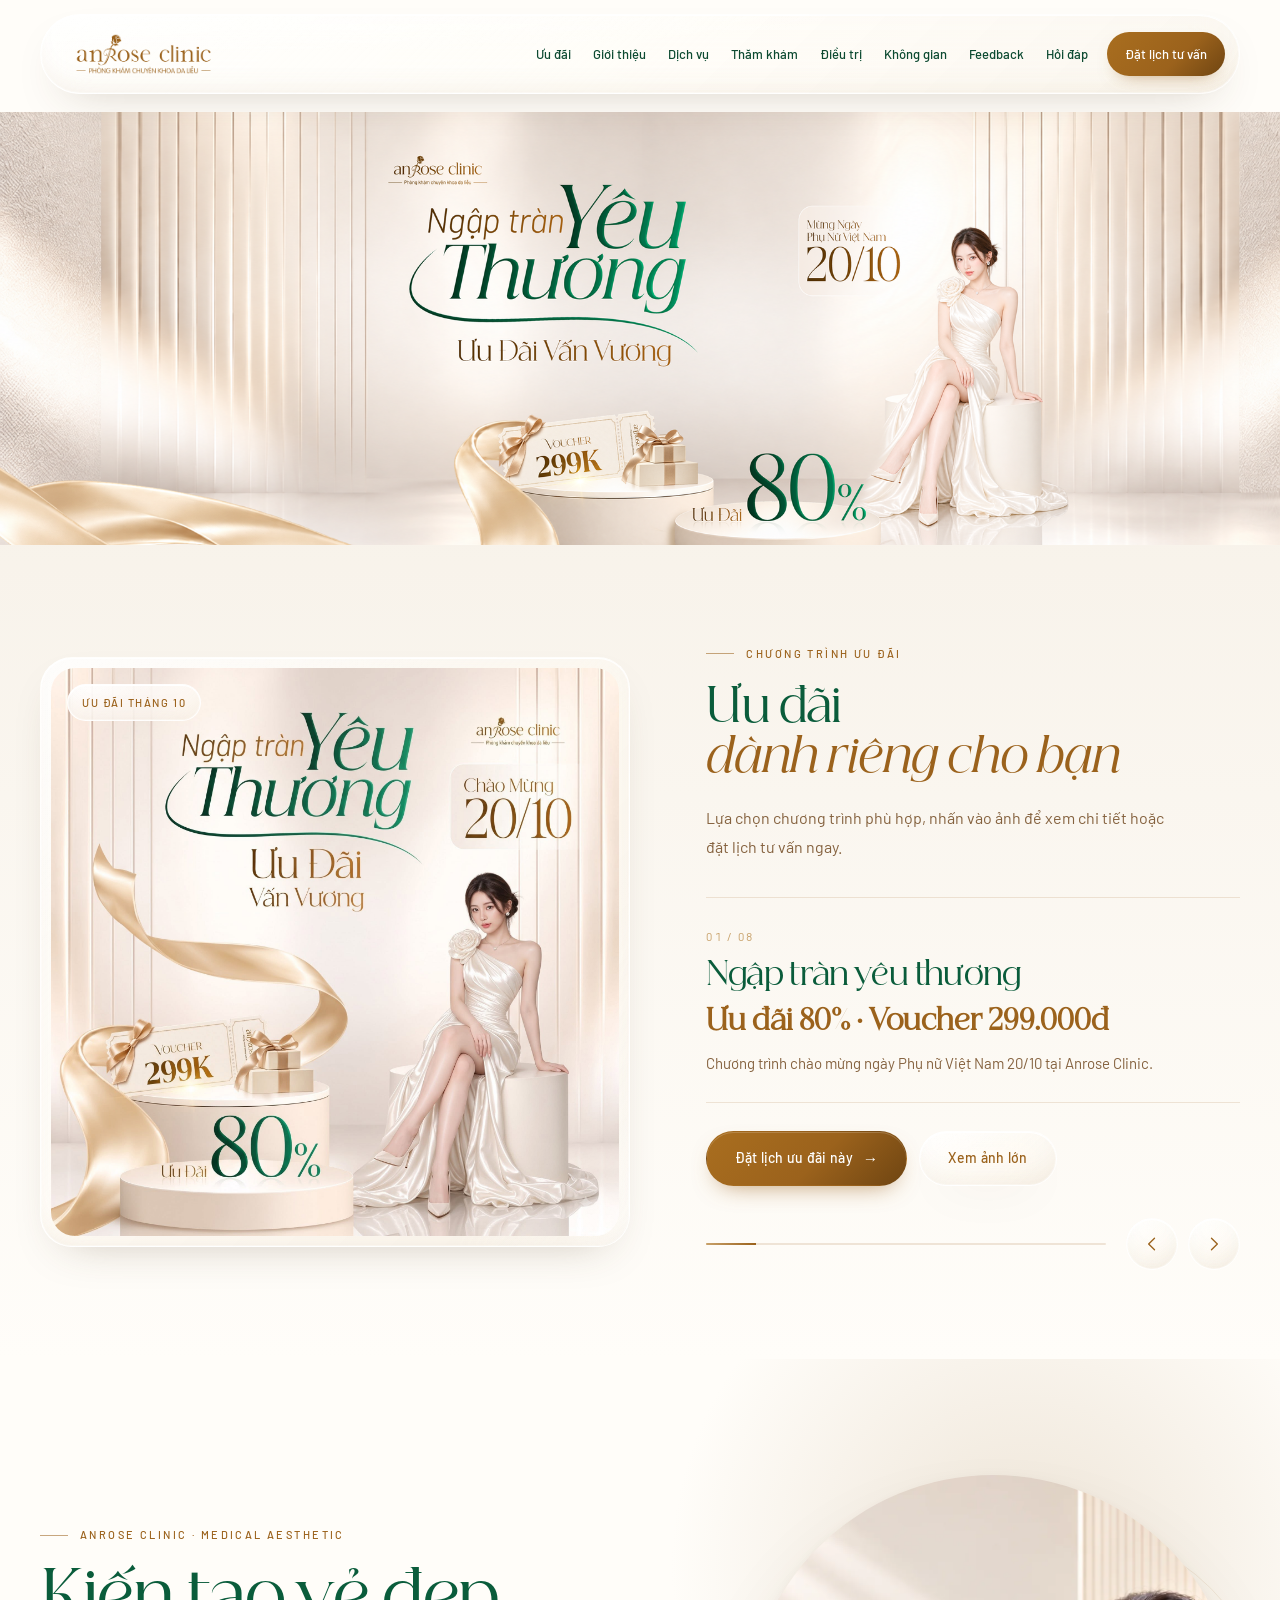
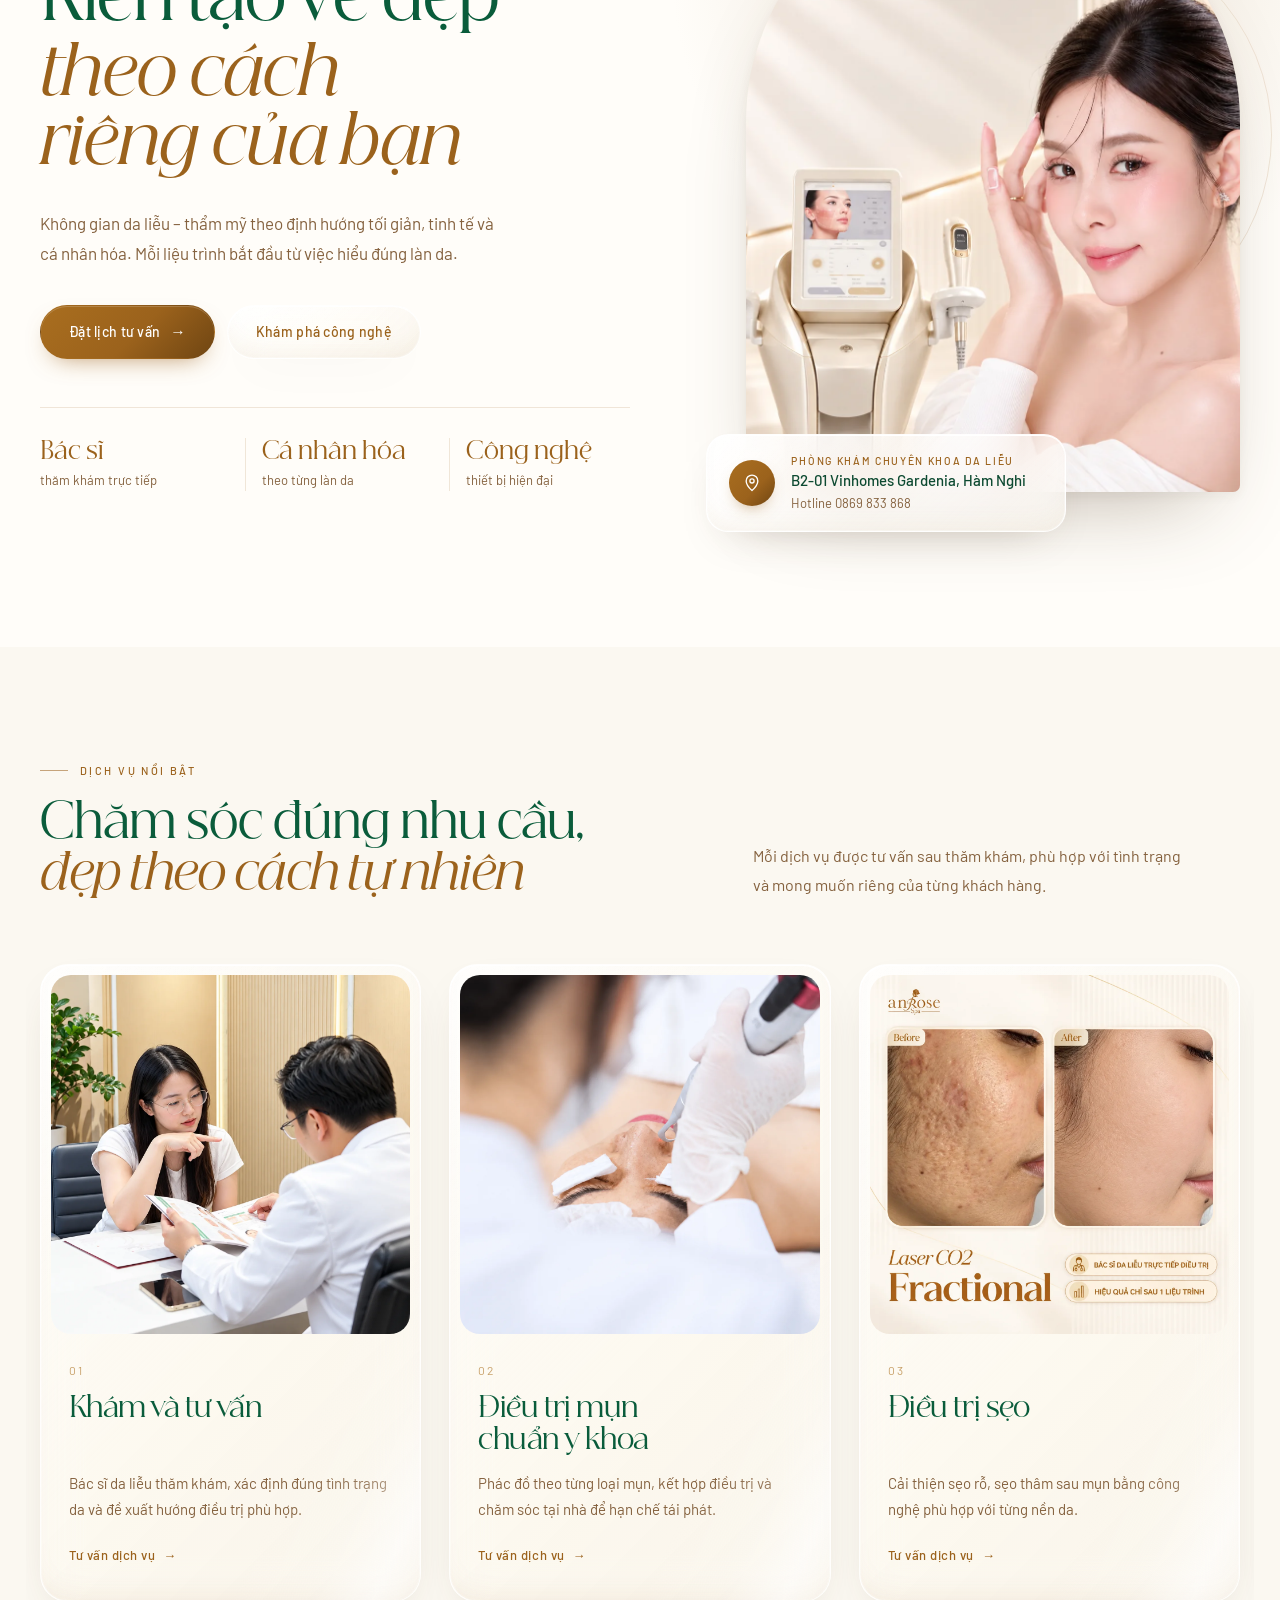
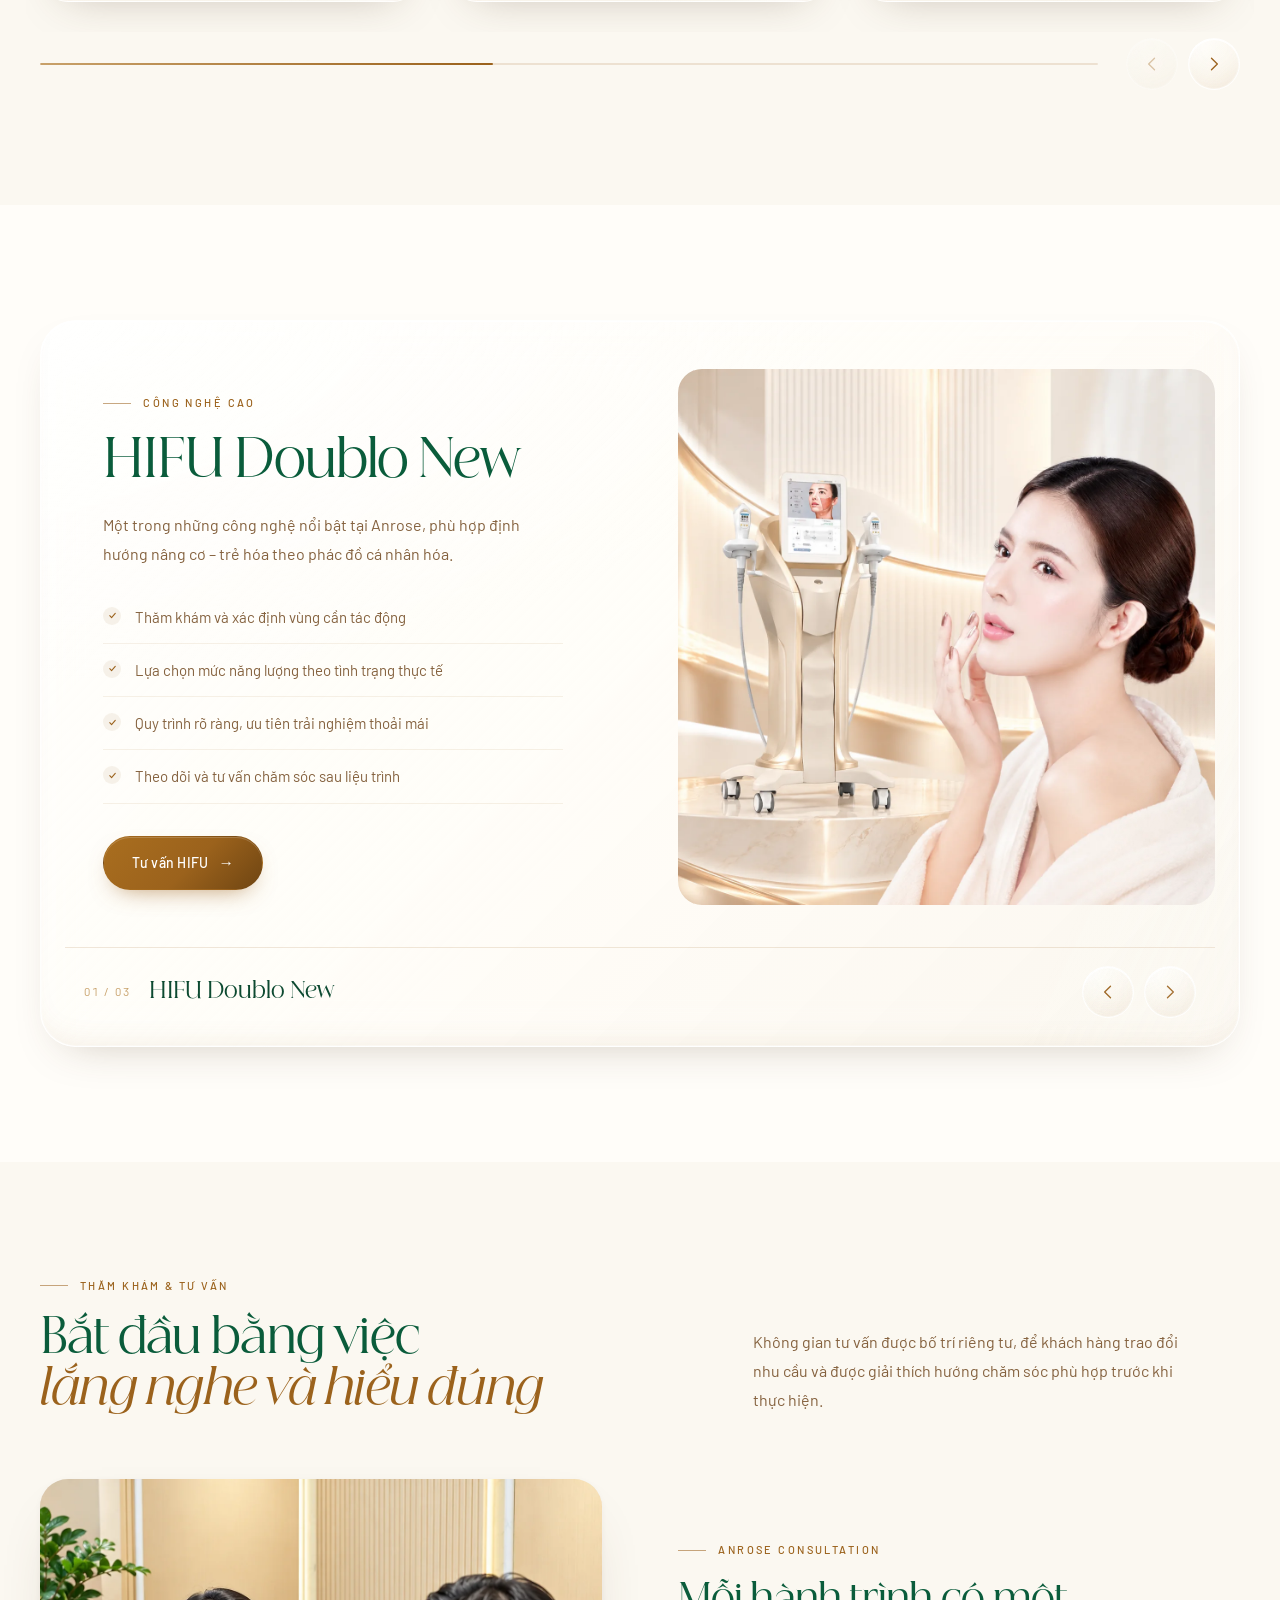
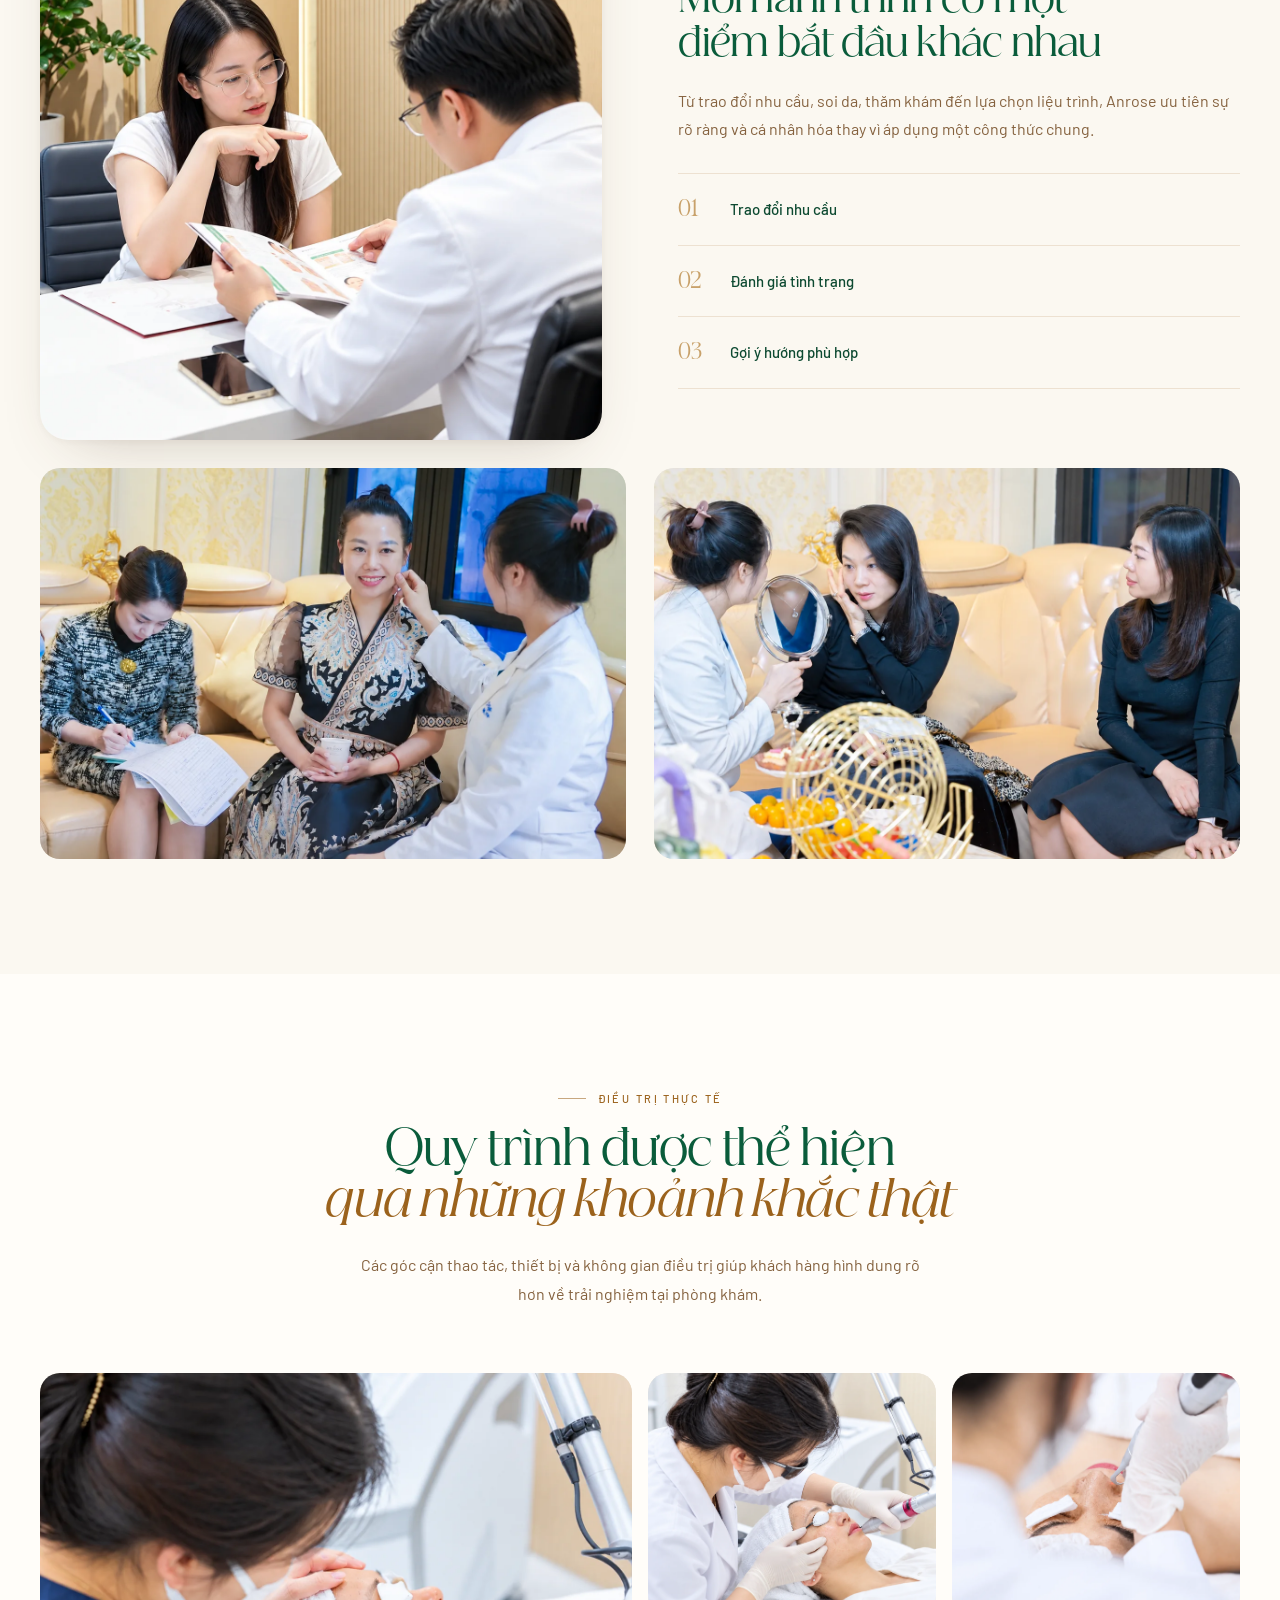
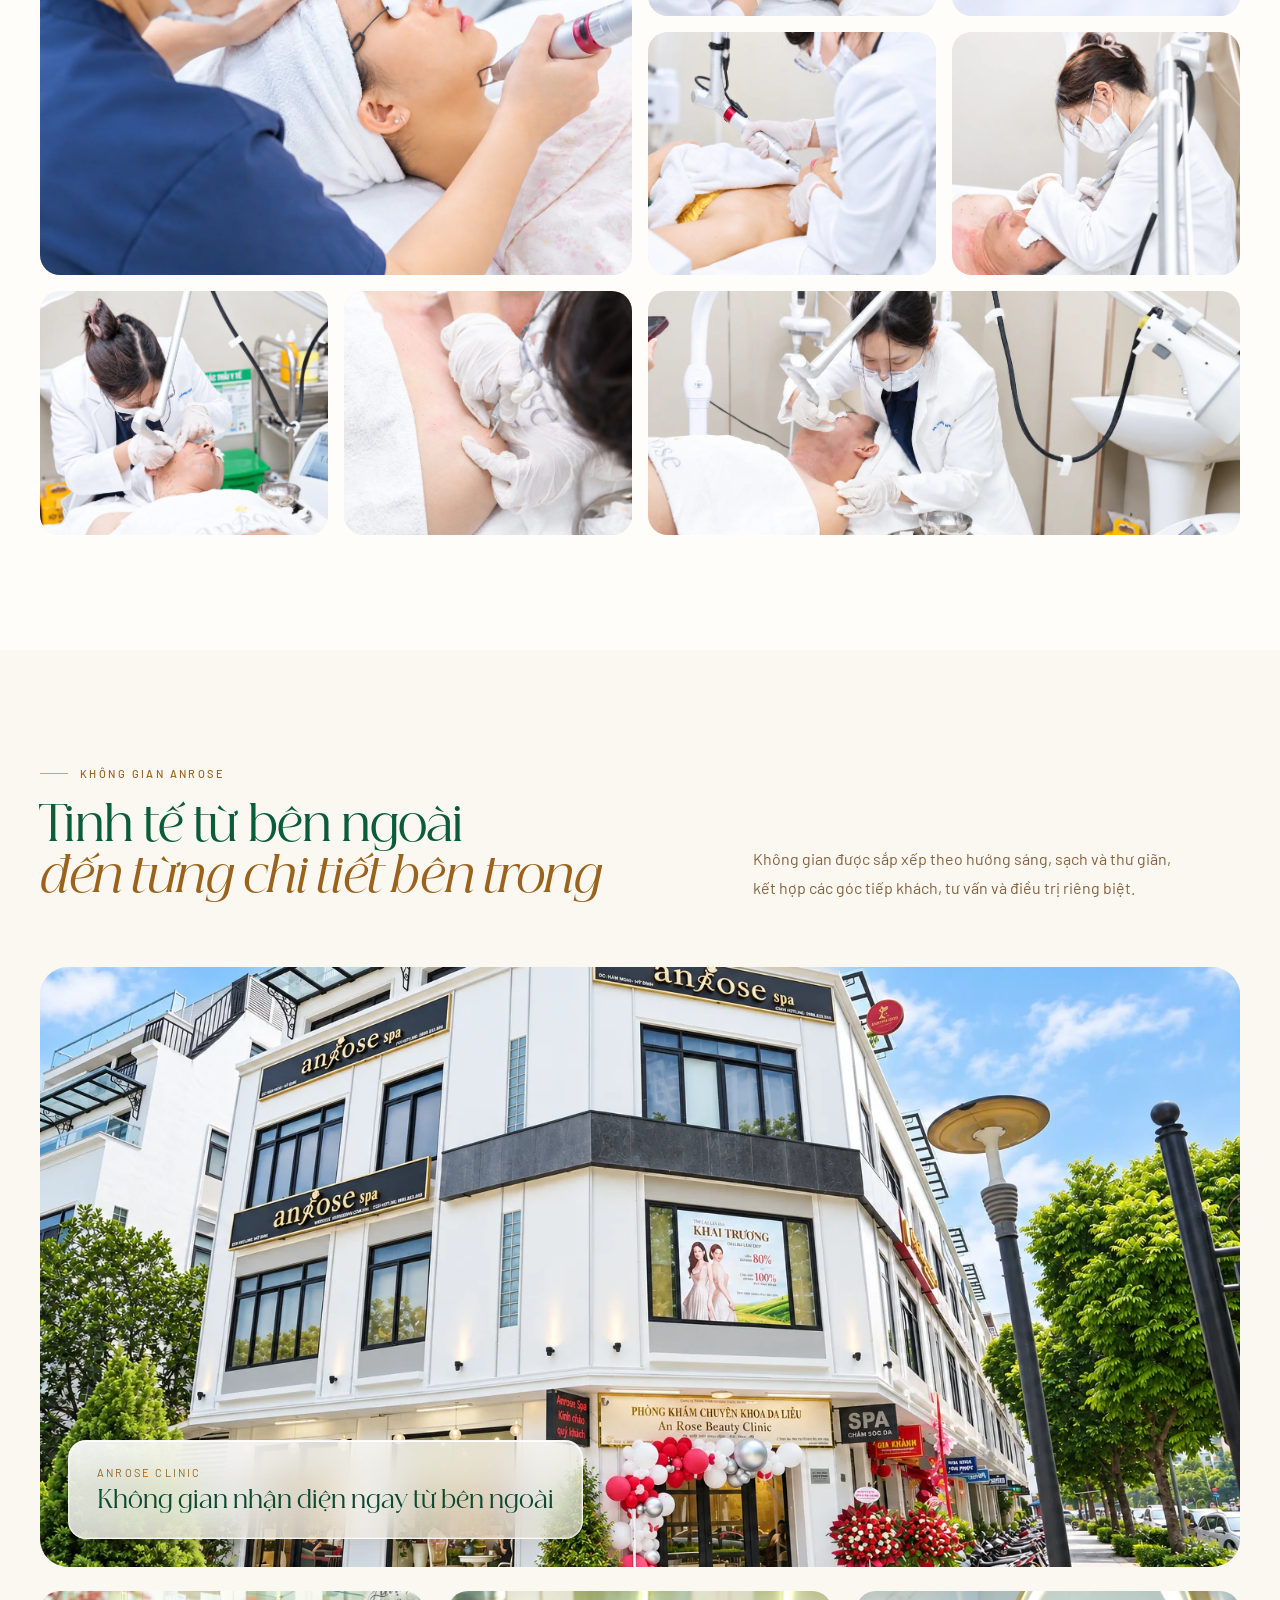
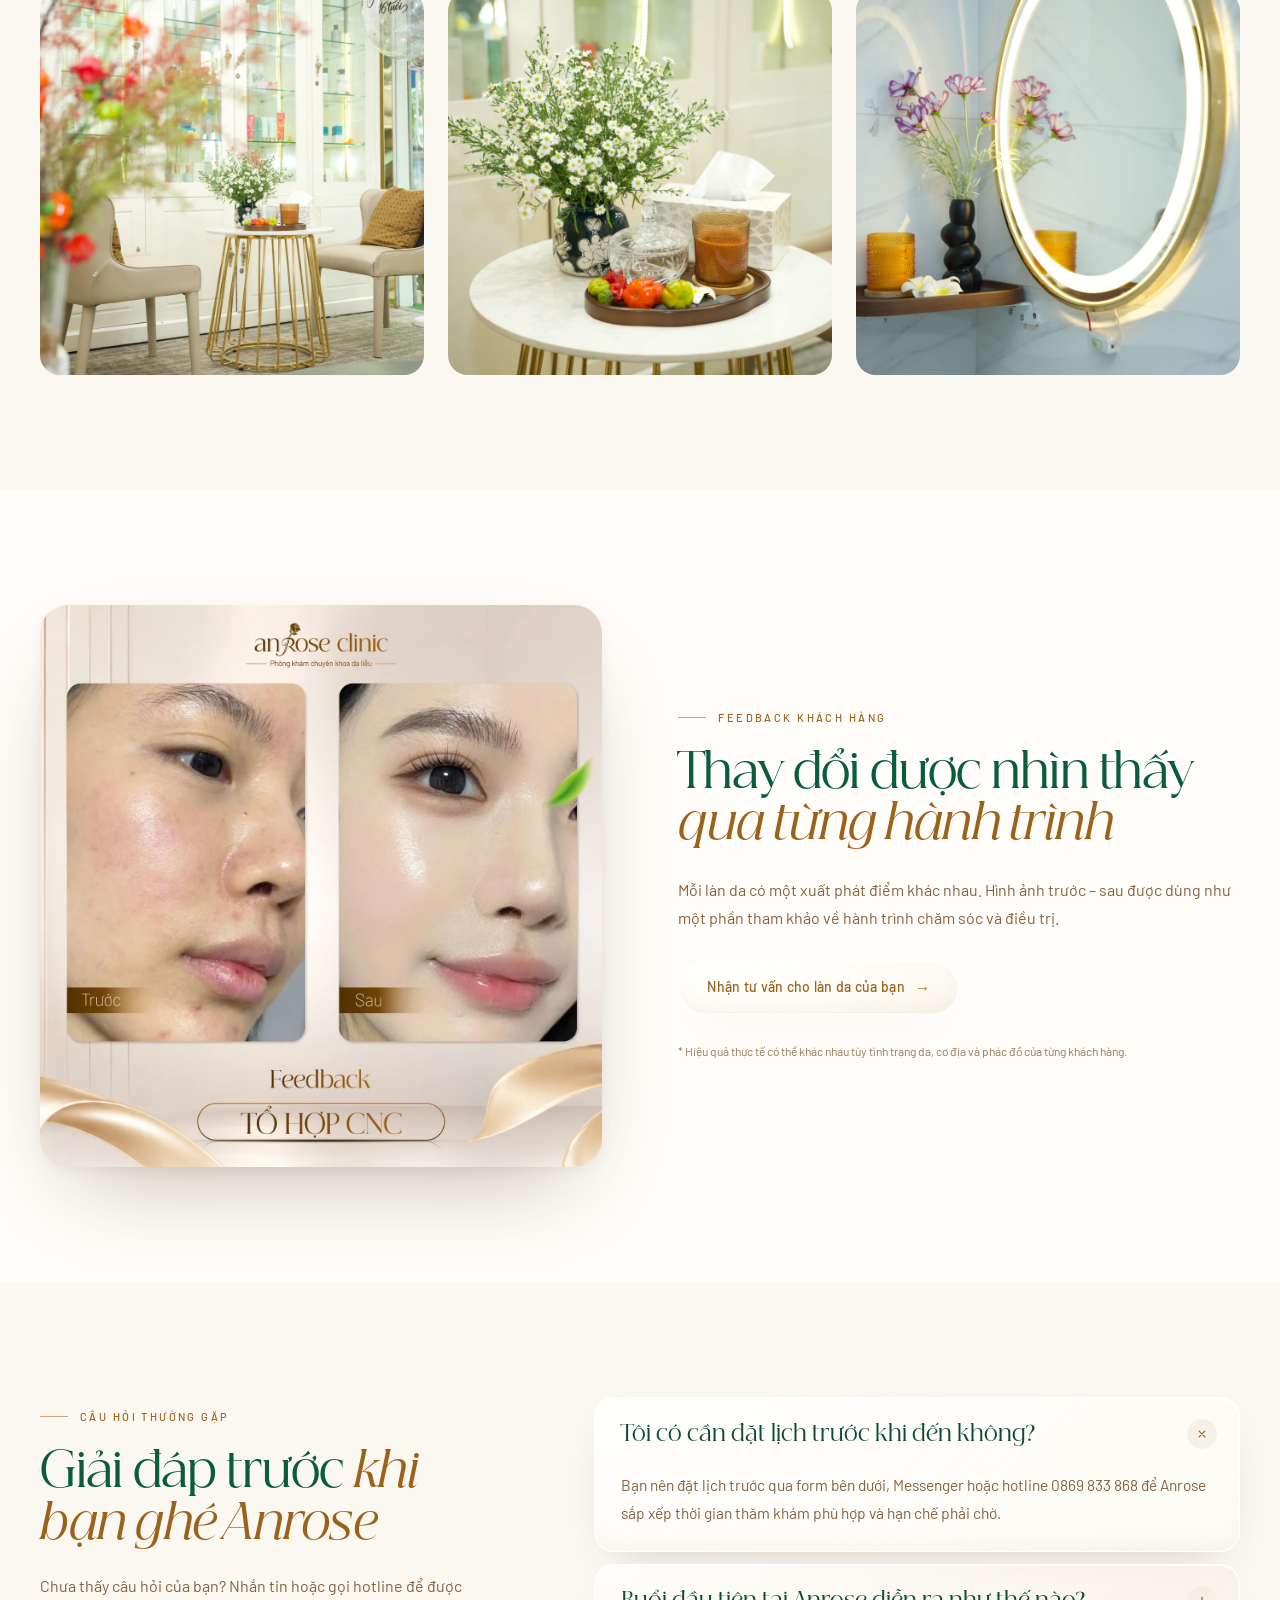
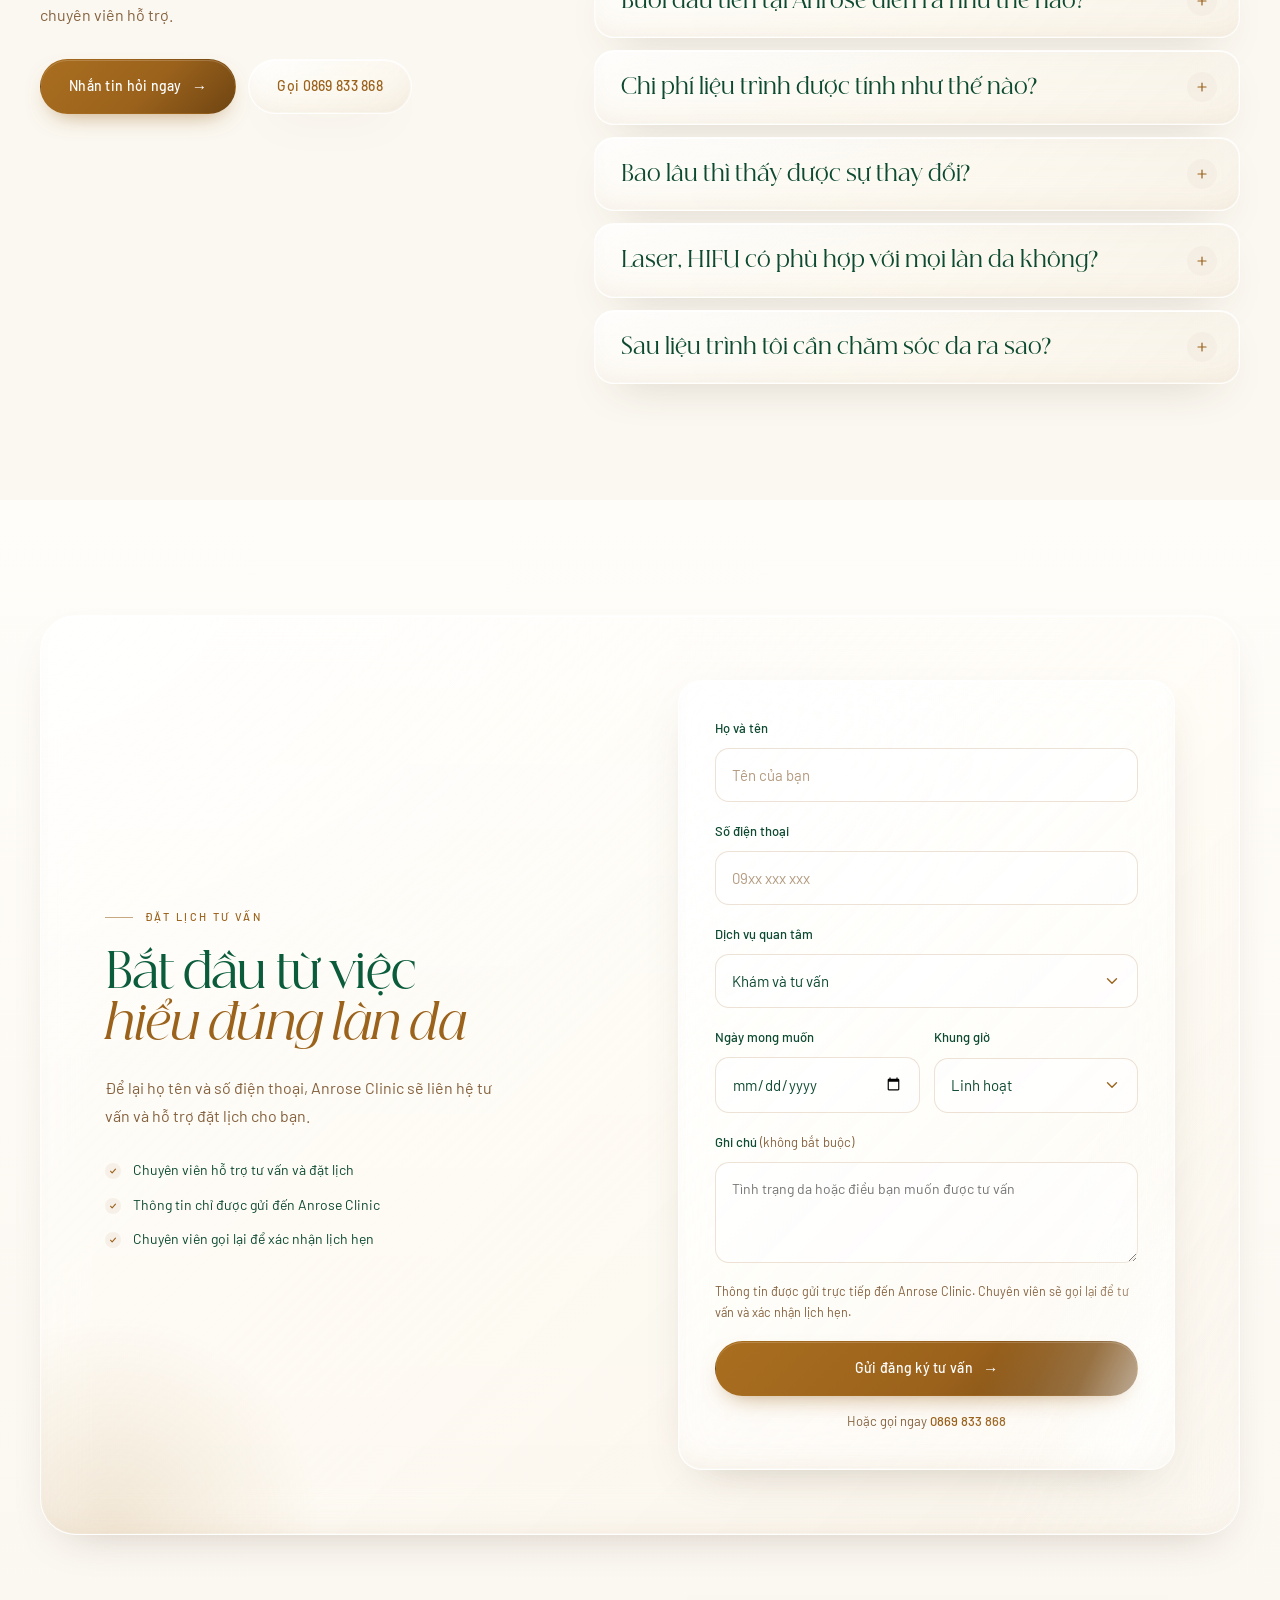
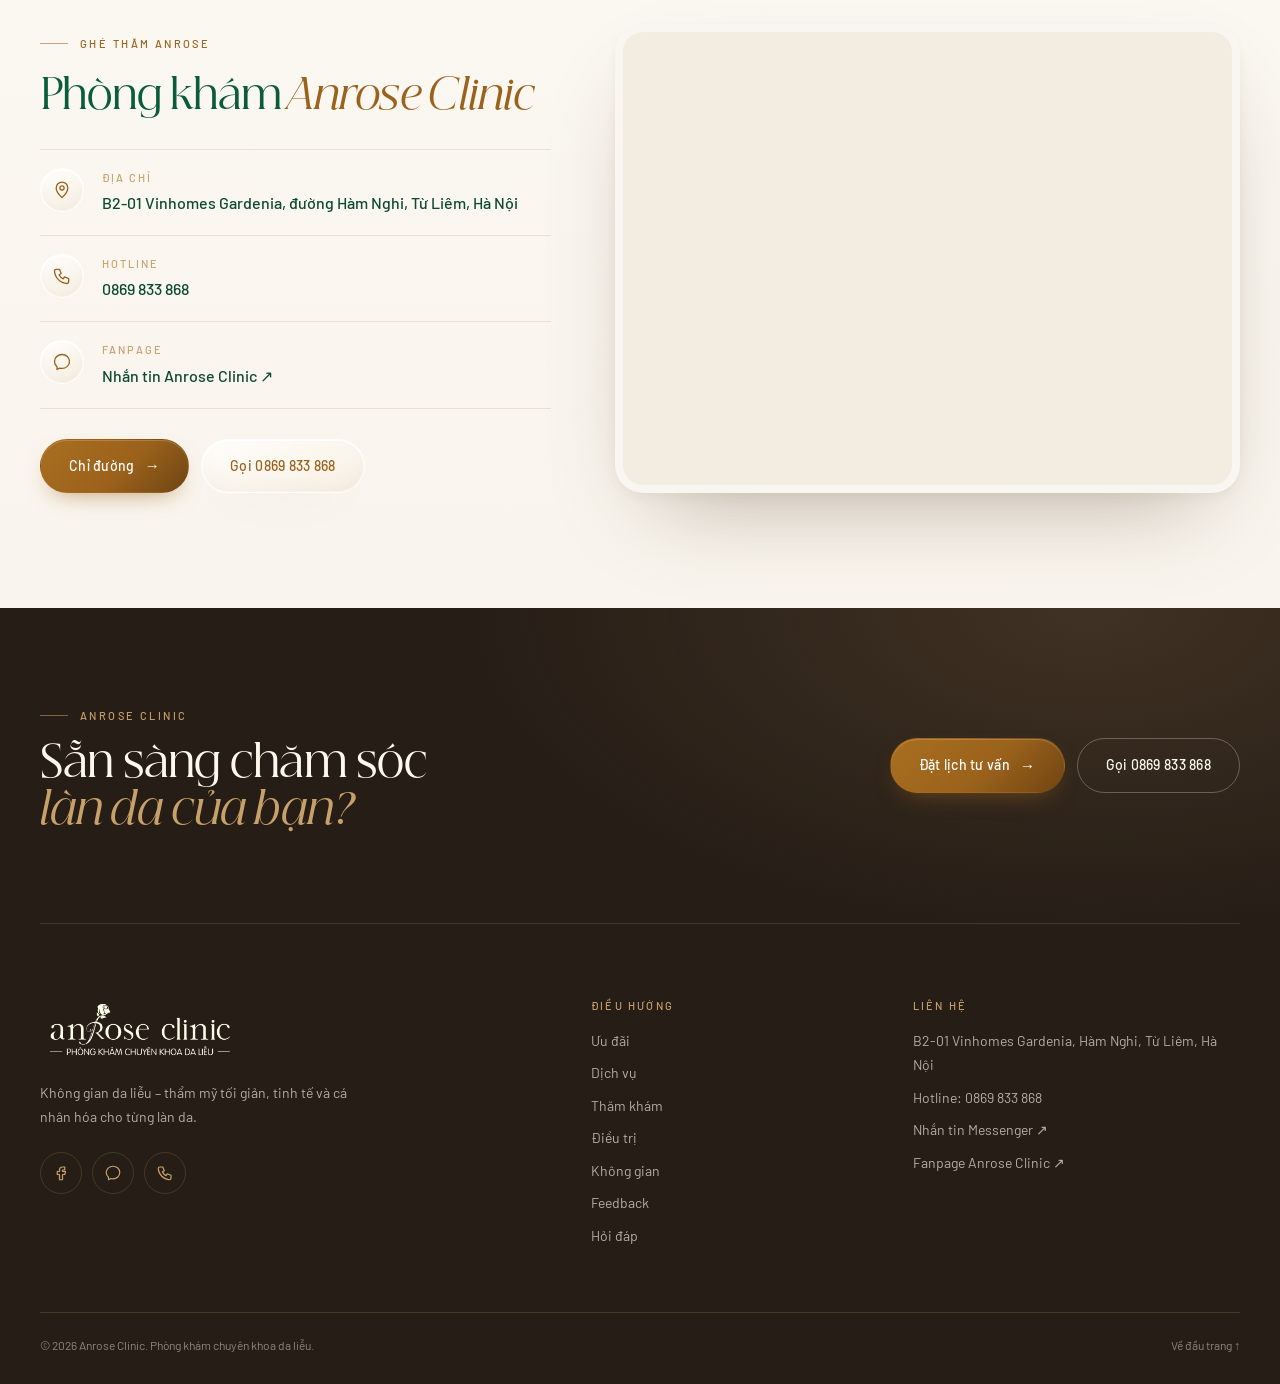
==== commit da094c47: "feat: replace falling leaves with a light sweep across glass frames The leaves felt out of place for" ====
--- a/index.html
+++ b/index.html
@@ -21,7 +21,7 @@
   <link rel="preconnect" href="https://fonts.gstatic.com" crossorigin>
   <link href="https://fonts.googleapis.com/css2?family=Barlow:wght@300;400;500;600&display=swap" rel="stylesheet">
   <link rel="preload" href="assets/fonts/beautique-display-regular.otf" as="font" type="font/otf" crossorigin>
-  <link rel="stylesheet" href="styles.css?v=20261030-leaf2" />
+  <link rel="stylesheet" href="styles.css?v=20261030-sheen1" />
   <script>document.documentElement.classList.add('js');</script>
   <script type="application/ld+json">
   {
@@ -43,7 +43,6 @@
   </script>
 </head>
 <body>
-  <div class="falling-leaves" aria-hidden="true"><span style="--x:2.9%;--s:16px;--d:22s;--delay:-14.3s;--r:37deg;--sway:50px;--o:0.35;--c:var(--green)"></span><span style="--x:12.5%;--s:22px;--d:19s;--delay:-0.7s;--r:222deg;--sway:35px;--o:0.34;--c:#0f7a4c"></span><span style="--x:17.5%;--s:20px;--d:16s;--delay:-13.2s;--r:63deg;--sway:-50px;--o:0.5;--c:#3f8f5e"></span><span style="--x:28.5%;--s:14px;--d:25s;--delay:-14.6s;--r:25deg;--sway:-50px;--o:0.33;--c:#7fae7b"></span><span style="--x:38.2%;--s:18px;--d:22s;--delay:-3.2s;--r:60deg;--sway:50px;--o:0.41;--c:#0a5c3b"></span><span style="--x:45.9%;--s:16px;--d:17s;--delay:-9.9s;--r:327deg;--sway:-50px;--o:0.42;--c:#5c9a68"></span><span style="--x:52.3%;--s:14px;--d:25s;--delay:-1.5s;--r:105deg;--sway:35px;--o:0.51;--c:var(--green)"></span><span style="--x:59.6%;--s:18px;--d:23s;--delay:-13.5s;--r:232deg;--sway:-35px;--o:0.4;--c:#0f7a4c"></span><span style="--x:69.8%;--s:26px;--d:28s;--delay:-6.8s;--r:294deg;--sway:-35px;--o:0.47;--c:#3f8f5e"></span><span style="--x:78.3%;--s:26px;--d:23s;--delay:-6.6s;--r:37deg;--sway:-70px;--o:0.46;--c:#7fae7b"></span><span style="--x:82.0%;--s:18px;--d:18s;--delay:-16.8s;--r:215deg;--sway:-70px;--o:0.59;--c:#0a5c3b"></span><span style="--x:89.5%;--s:22px;--d:25s;--delay:-19.7s;--r:160deg;--sway:-35px;--o:0.51;--c:#5c9a68"></span></div>
   <a class="skip-link" href="#main">Bỏ qua đến nội dung chính</a>
   <div class="scroll-progress" aria-hidden="true"><span></span></div>
 
@@ -399,6 +398,6 @@
     <div class="lightbox-inner"><img class="lightbox-image" src="" alt="" /><p class="lightbox-caption"></p></div>
     <button class="lightbox-nav lightbox-next" type="button" aria-label="Ảnh tiếp theo"><svg viewBox="0 0 24 24" aria-hidden="true"><path d="M9 5l7 7-7 7"/></svg></button>
   </div>
-  <script src="script.js?v=20261030-leaf2"></script>
+  <script src="script.js?v=20261030-sheen1"></script>
 </body>
 </html>
--- a/styles.css
+++ b/styles.css
@@ -418,26 +418,27 @@
 
 
 /* ---------- Glassmorphism ---------- */
-/* Green leaves drifting down behind the content; glass frames blur them as they pass. */
-.falling-leaves { position: fixed; inset: 0; z-index: -1; overflow: hidden; pointer-events: none; }
-.falling-leaves span { position: absolute; top: 0; left: var(--x); width: calc(var(--s) * 1.3); aspect-ratio: 1; background: var(--c, var(--green)); opacity: 0; -webkit-mask: url("data:image/svg+xml,%3Csvg xmlns='http://www.w3.org/2000/svg' viewBox='0 0 24 24'%3E%3Cpath d='M20.5 2.5C10 2.5 3.5 8 3.5 15.2c0 2.1.6 3.9 1.7 5.4C6.6 13.9 10.6 9.6 16.5 7c-5 3.2-8.4 7.4-10.3 13.9 1.4.9 3 1.4 4.8 1.4 7.6 0 10.6-8.3 9.5-19.8z'/%3E%3C/svg%3E") center / contain no-repeat; mask: url("data:image/svg+xml,%3Csvg xmlns='http://www.w3.org/2000/svg' viewBox='0 0 24 24'%3E%3Cpath d='M20.5 2.5C10 2.5 3.5 8 3.5 15.2c0 2.1.6 3.9 1.7 5.4C6.6 13.9 10.6 9.6 16.5 7c-5 3.2-8.4 7.4-10.3 13.9 1.4.9 3 1.4 4.8 1.4 7.6 0 10.6-8.3 9.5-19.8z'/%3E%3C/svg%3E") center / contain no-repeat; animation: leaf-fall var(--d) linear var(--delay) infinite; will-change: transform, opacity; }
-@keyframes leaf-fall {
-  0% { transform: translate3d(0, -12vh, 0) rotate(var(--r)); opacity: 0; }
-  8% { opacity: var(--o); }
-  25% { transform: translate3d(var(--sway), 20vh, 0) rotate(calc(var(--r) + 70deg)); }
-  50% { transform: translate3d(calc(var(--sway) * -.6), 48vh, 0) rotate(calc(var(--r) + 150deg)); }
-  75% { transform: translate3d(var(--sway), 76vh, 0) rotate(calc(var(--r) + 230deg)); }
-  92% { opacity: var(--o); }
-  100% { transform: translate3d(calc(var(--sway) * -.3), 112vh, 0) rotate(calc(var(--r) + 300deg)); opacity: 0; }
-}
-@media (max-width:760px) { .falling-leaves span { width: var(--s); } .falling-leaves span:nth-child(2n) { display: none; } }
-@media (prefers-reduced-motion:reduce) { .falling-leaves { display: none; } }
 .nav-wrap,.site-header.is-scrolled .nav-wrap,.campaign-stage,.service-card,.technology-carousel,.hero-glass-stack,.space-caption,.consult-shell,.contact-form,.faq-item,.faq-item[open],.back-to-top,.carousel-arrows button,.btn-ghost,.menu-toggle,.campaign-badge,.visit-icon {
   background: var(--glass);
   -webkit-backdrop-filter: var(--glass-blur);
   backdrop-filter: var(--glass-blur);
   border: 1px solid var(--glass-edge);
   box-shadow: var(--glass-shadow);
+}
+/* Light sweep: a diagonal reflection crosses each glass frame once as it appears, and again on hover. */
+.service-card,.technology-carousel,.faq-item { position: relative; }
+.campaign-stage::after,.service-card::after,.technology-carousel::after,.hero-glass-stack::after,.space-caption::after,.consult-shell::after,.contact-form::after,.faq-item::after {
+  content: ''; position: absolute; inset: 0; z-index: 2; border-radius: inherit; pointer-events: none;
+  background: linear-gradient(115deg, transparent 38%, rgba(255,255,255,.16) 44%, rgba(255,255,255,.62) 49%, rgba(255,255,255,.16) 54%, transparent 60%) 100% 0 / 260% 100% no-repeat;
+}
+:is(.campaign-stage,.technology-carousel,.consult-shell).is-visible::after,
+.is-visible :is(.service-card,.hero-glass-stack,.space-caption,.contact-form,.faq-item)::after { animation: glass-sheen 1.6s var(--ease-in-out) .55s both; }
+.is-visible :is(.service-card,.faq-item):nth-child(2)::after { animation-delay: .7s; }
+.is-visible :is(.service-card,.faq-item):nth-child(3)::after { animation-delay: .85s; }
+.is-visible :is(.service-card,.faq-item):nth-child(n+4)::after { animation-delay: 1s; }
+@keyframes glass-sheen { from { background-position: 100% 0; } to { background-position: 0 0; } }
+@media (hover:hover) {
+  :is(.campaign-stage,.service-card,.technology-carousel,.hero-glass-stack,.space-caption,.consult-shell,.contact-form,.faq-item):hover::after { background-position: 0 0; transition: background-position 1.1s var(--ease-in-out); }
 }
 /* Surfaces with small text or form fields get a denser frost so the copy stays easy to read. */
 .site-header.is-scrolled .nav-wrap,.contact-form,.faq-item[open],.hero-glass-stack,.space-caption,.campaign-badge { background: var(--glass-strong); }
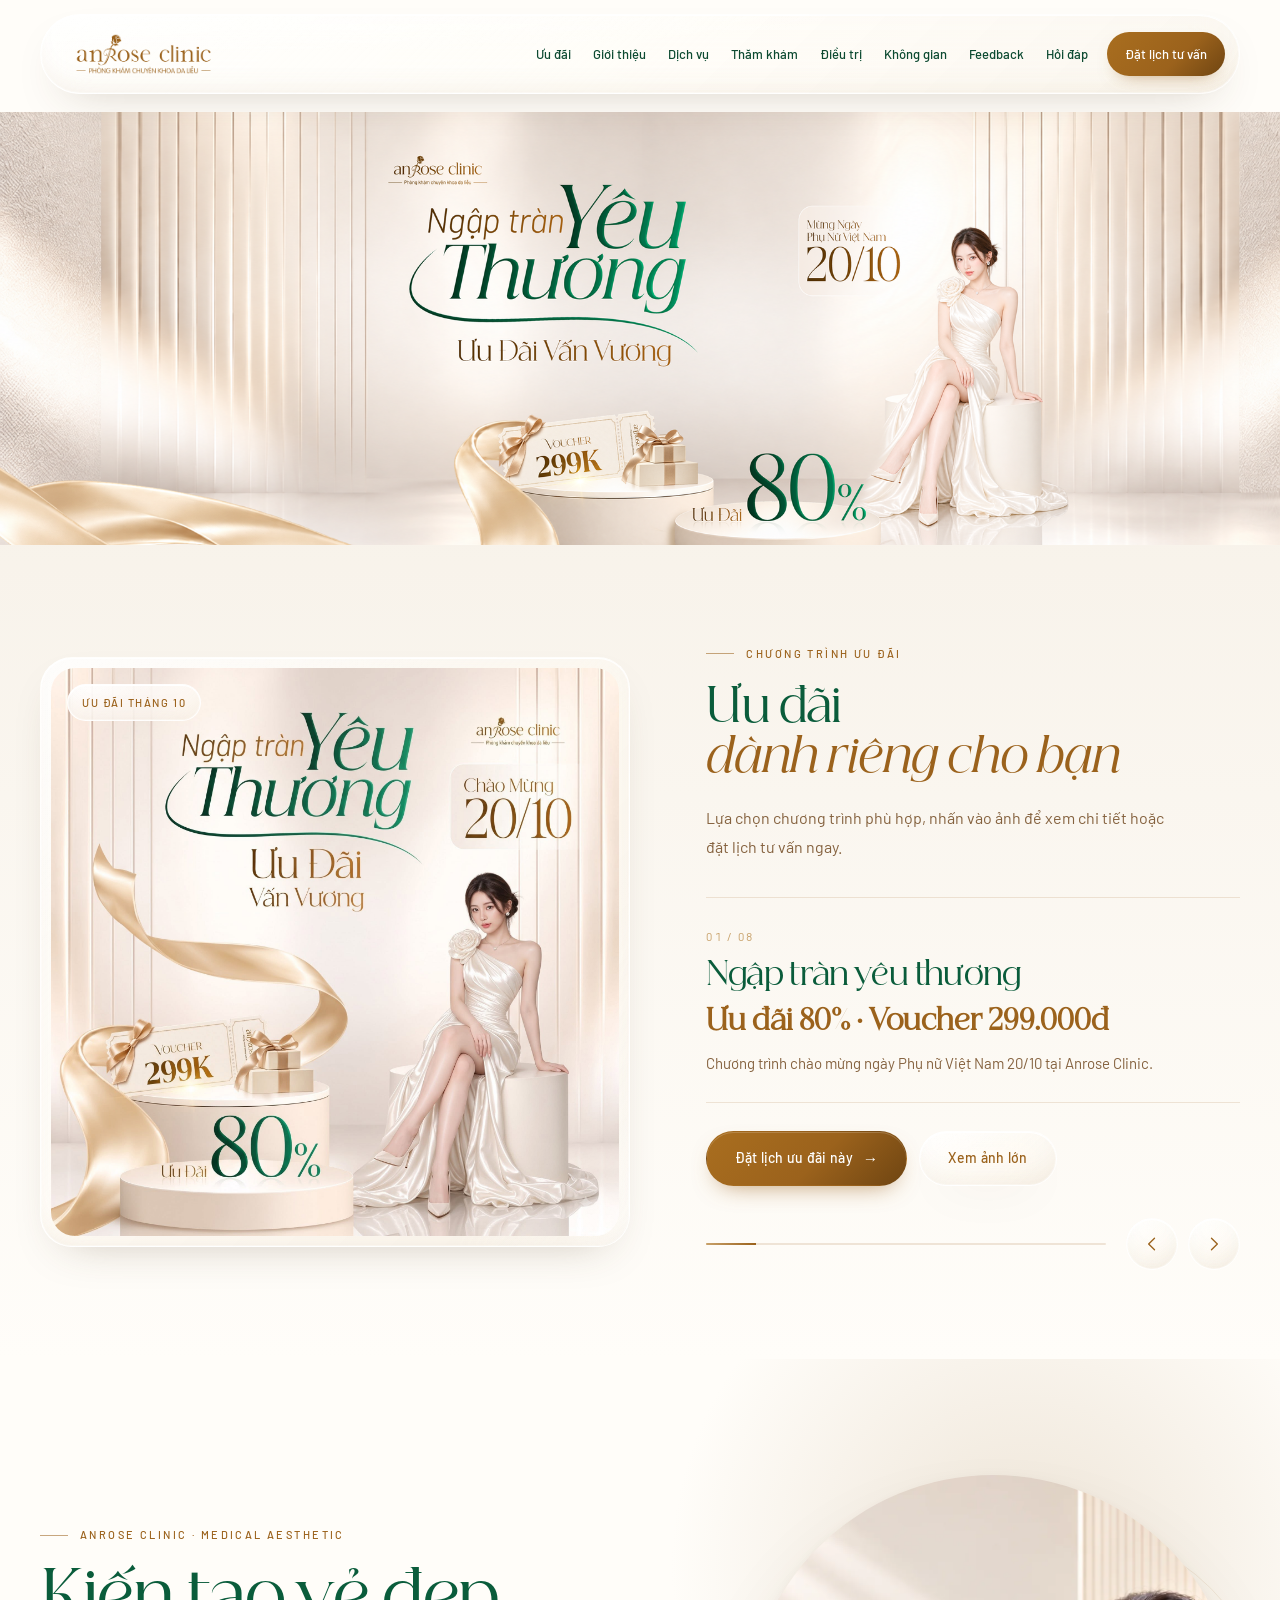
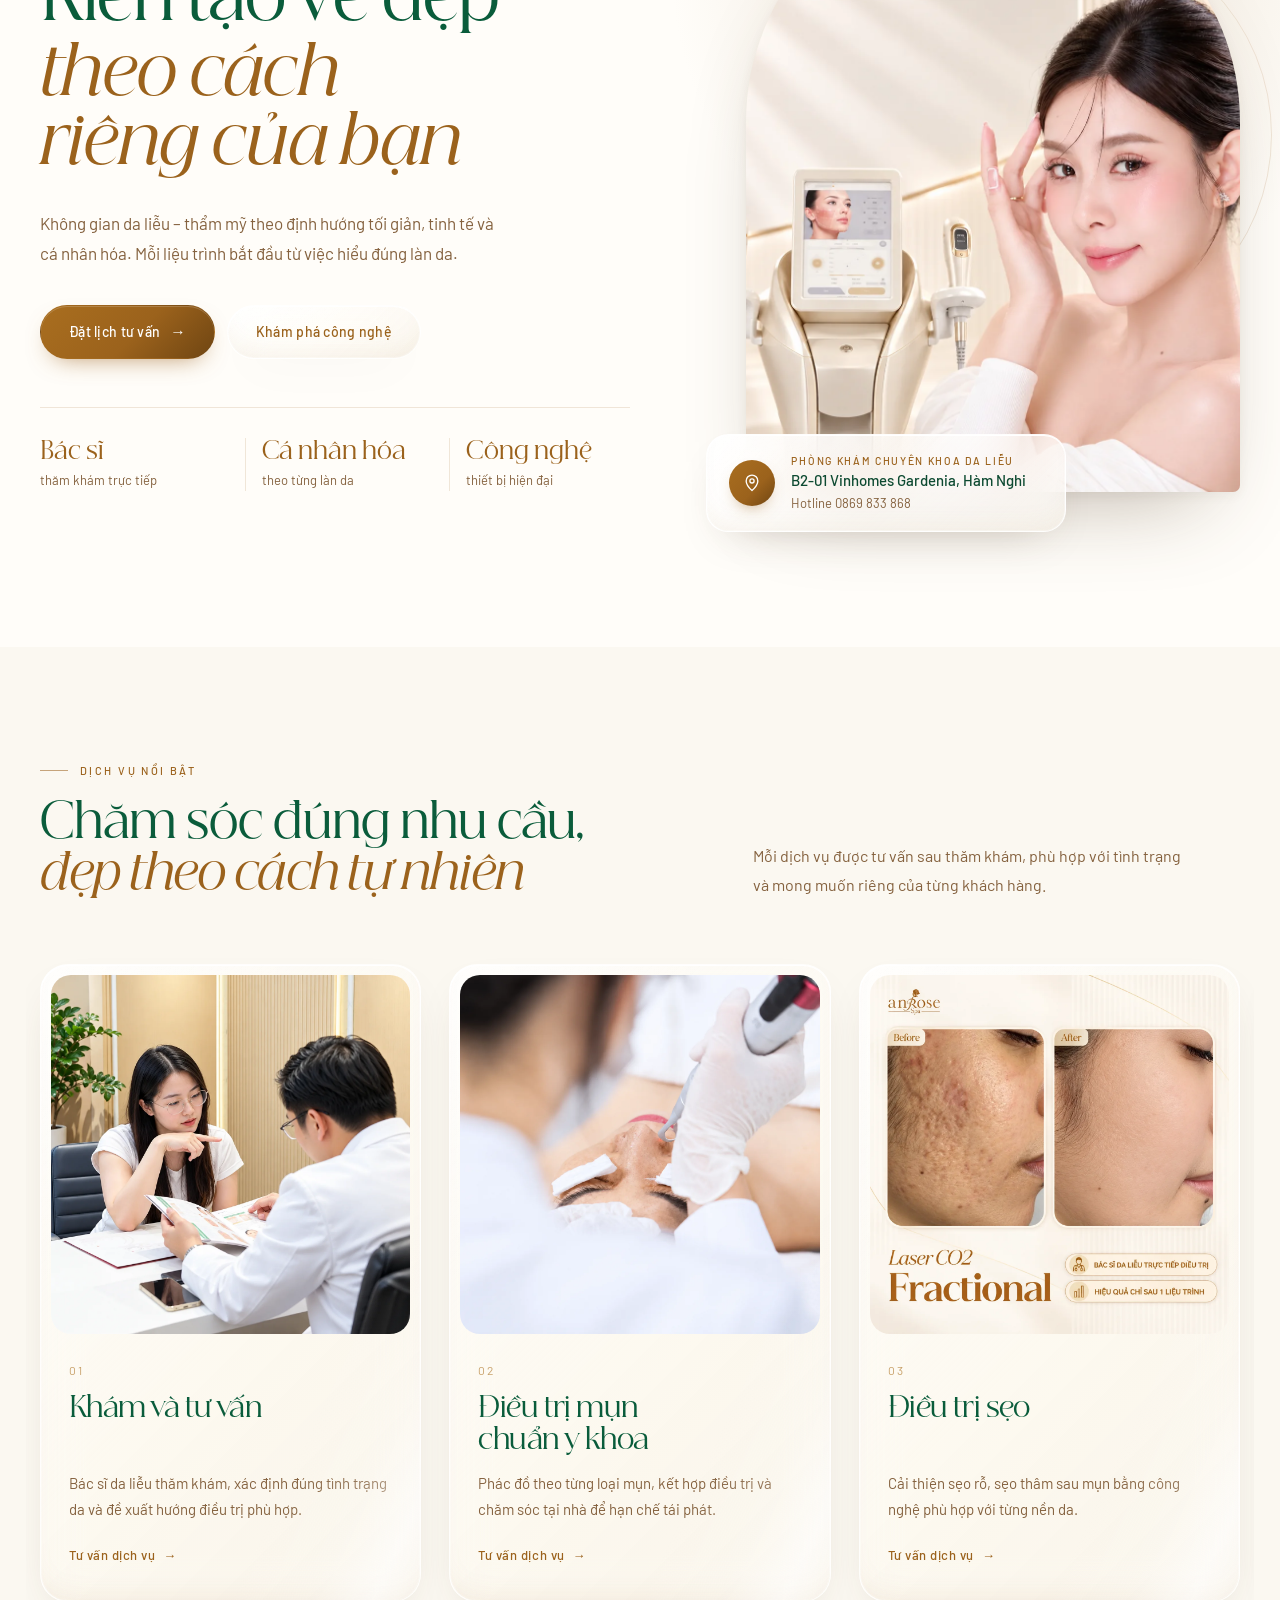
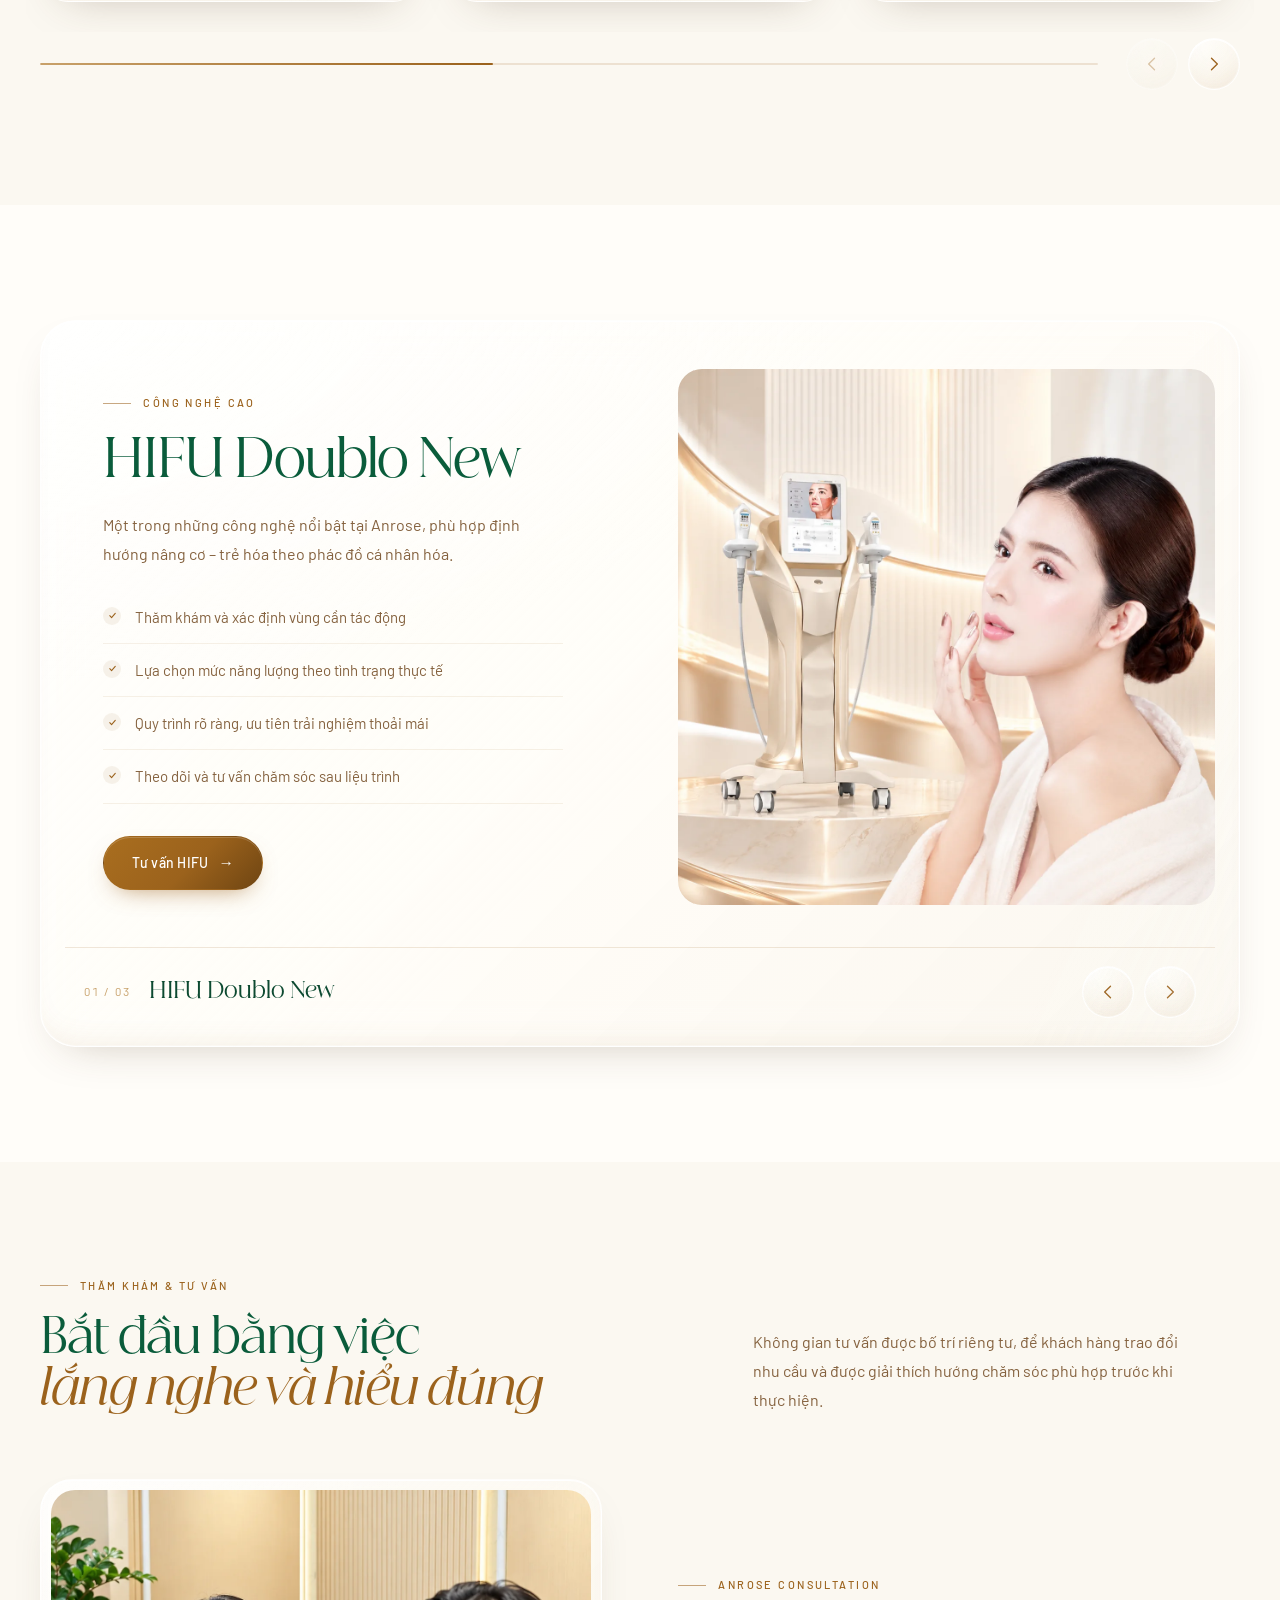
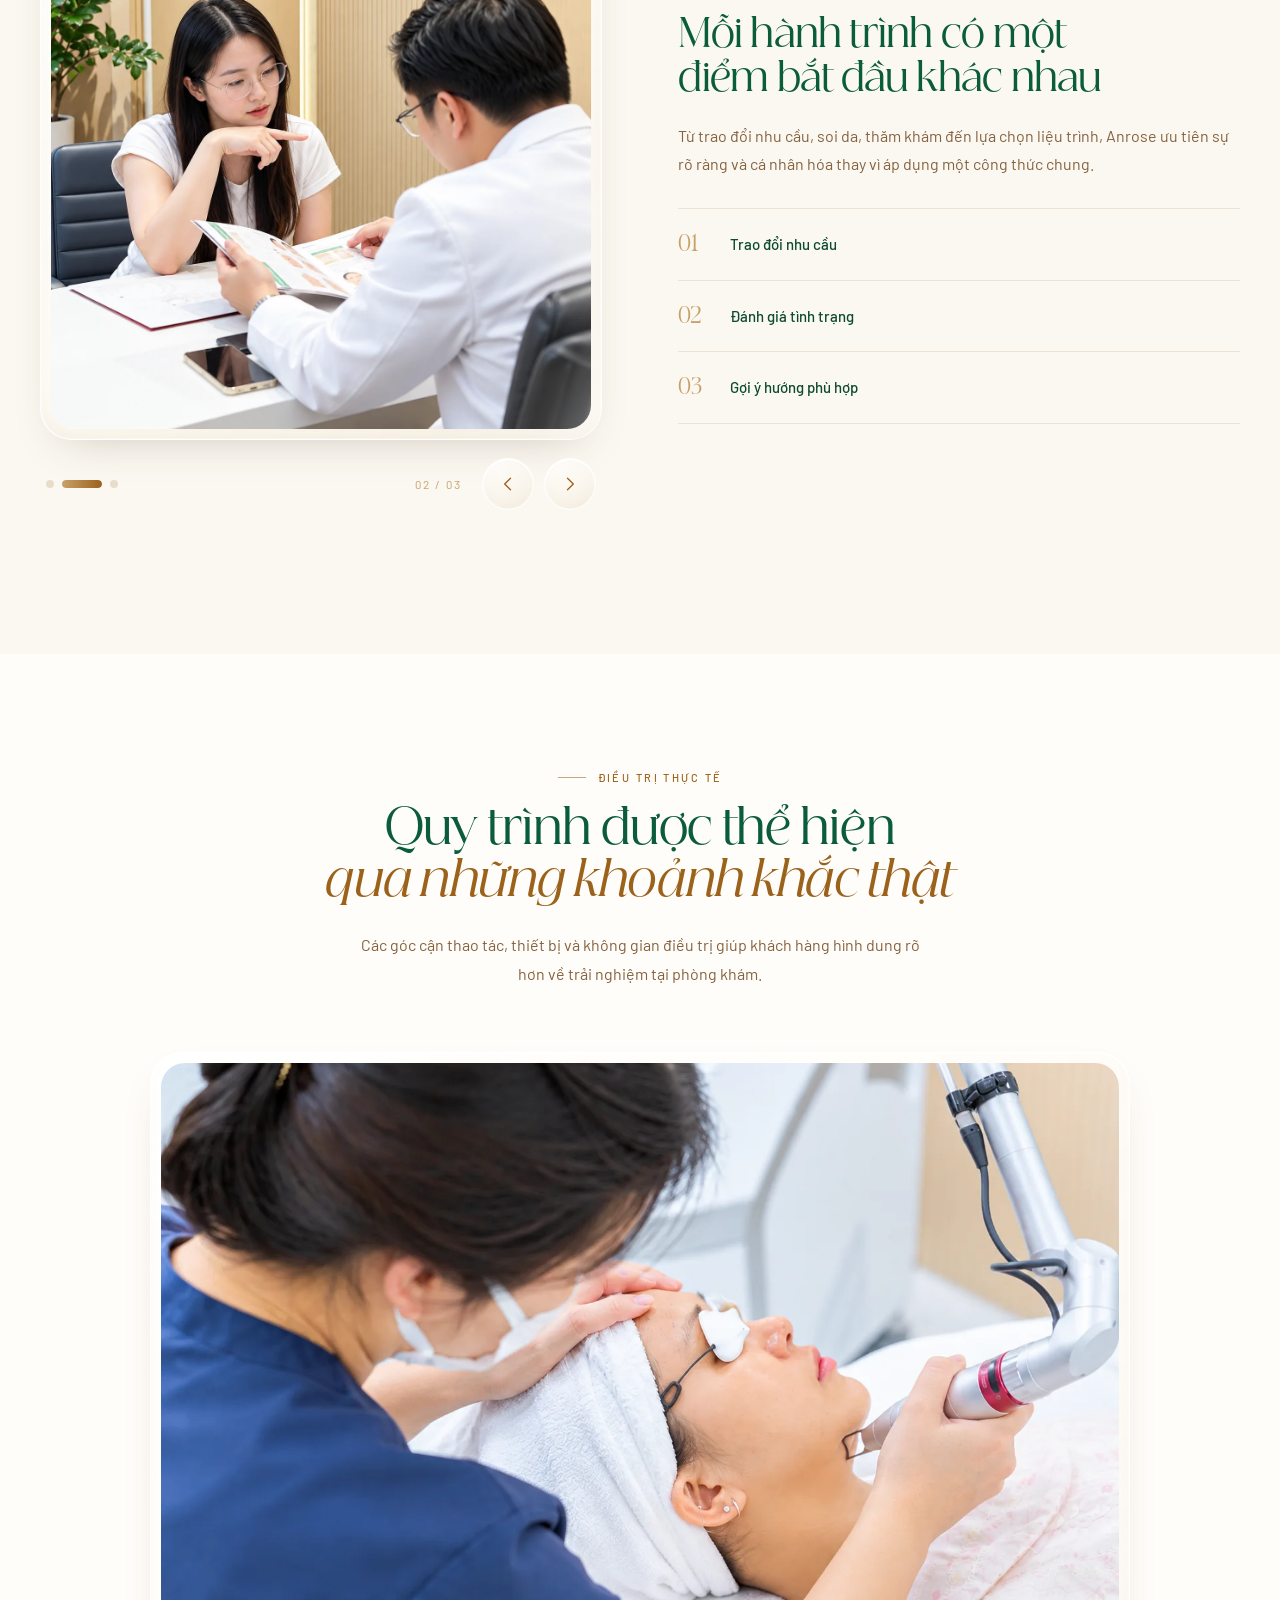
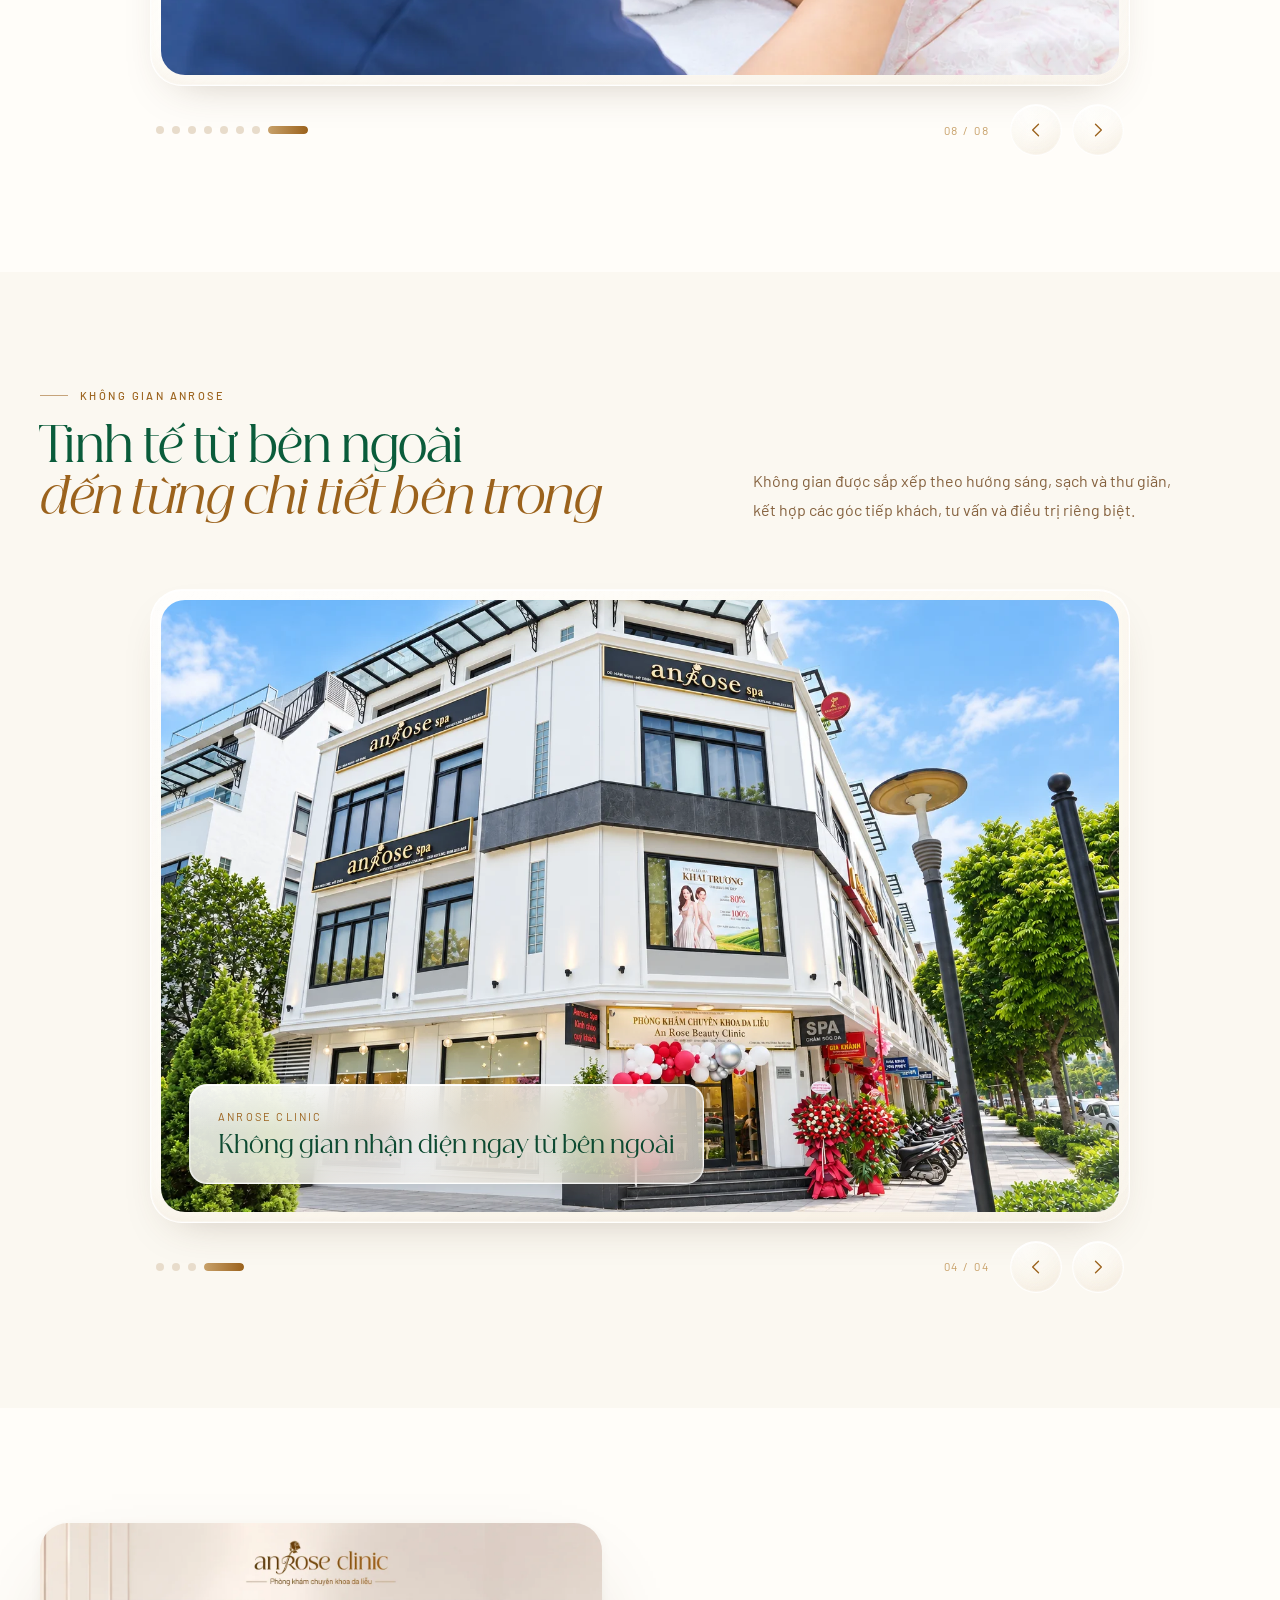
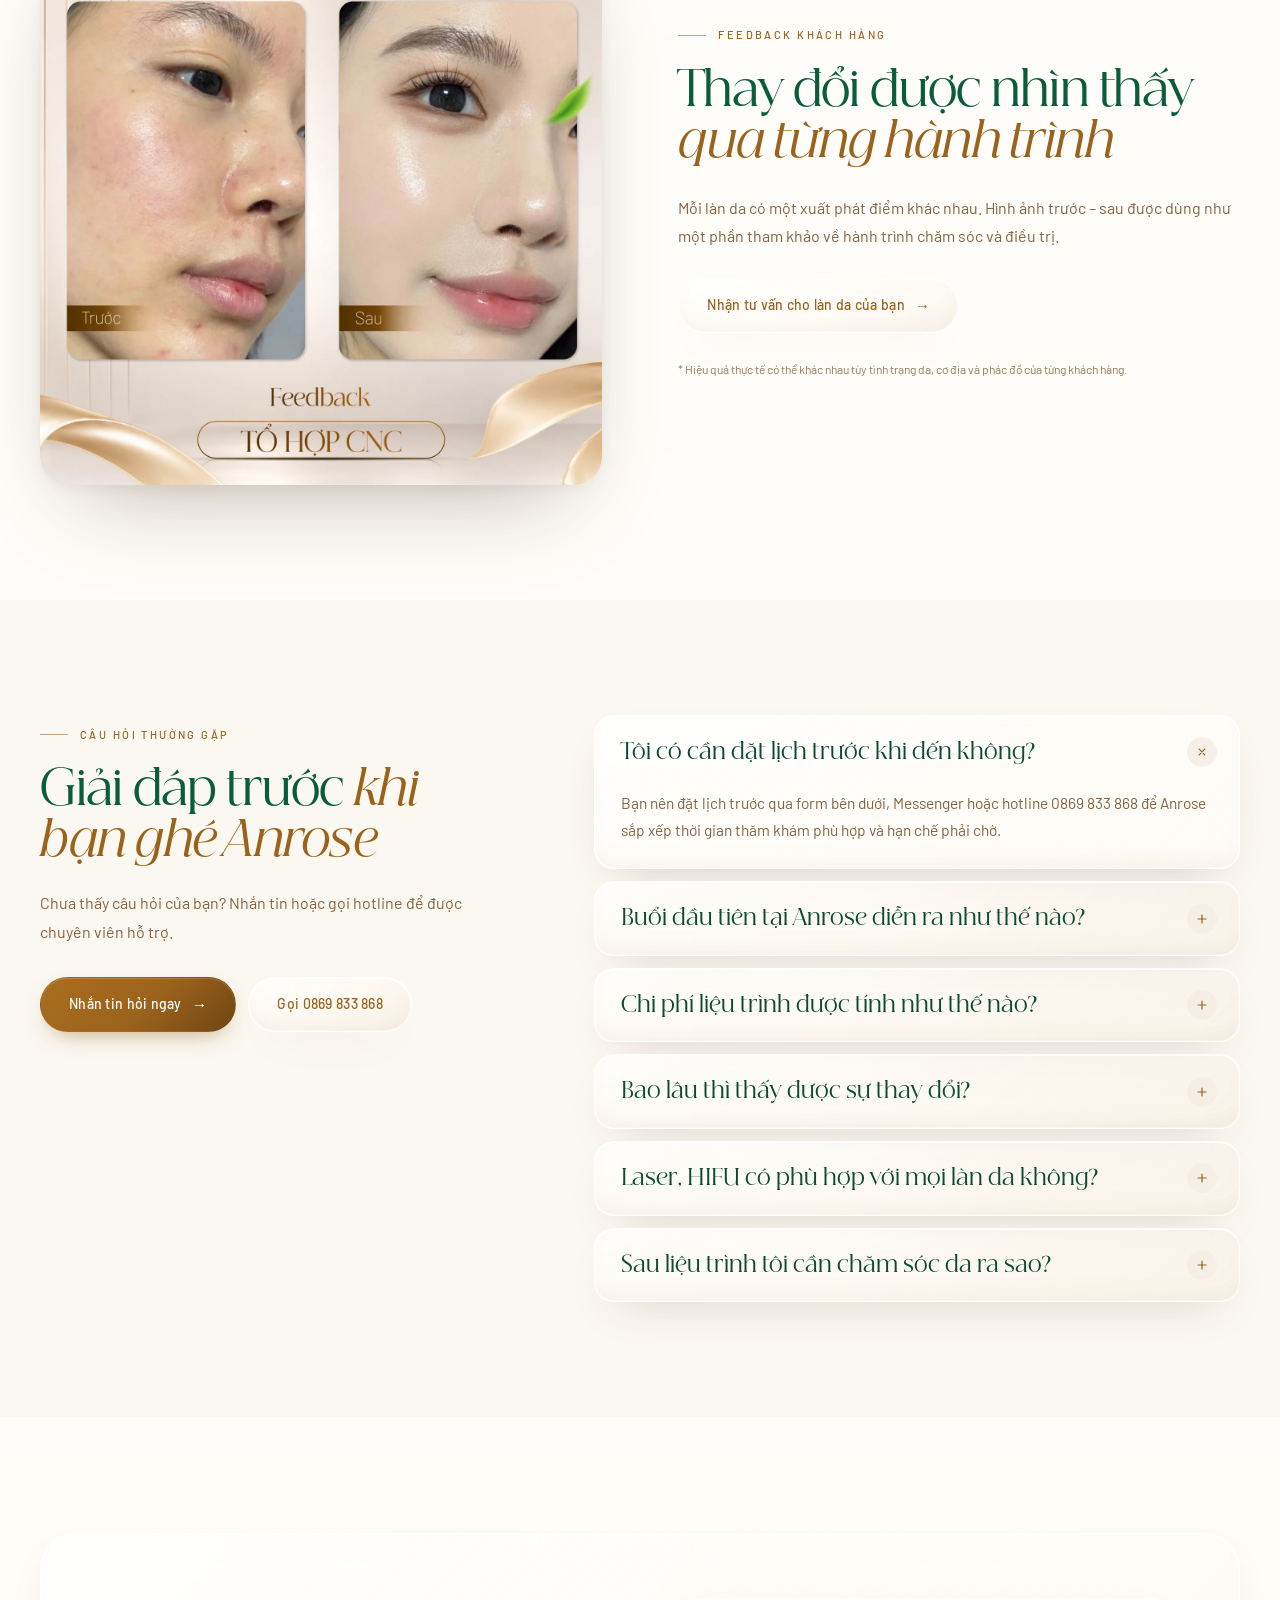
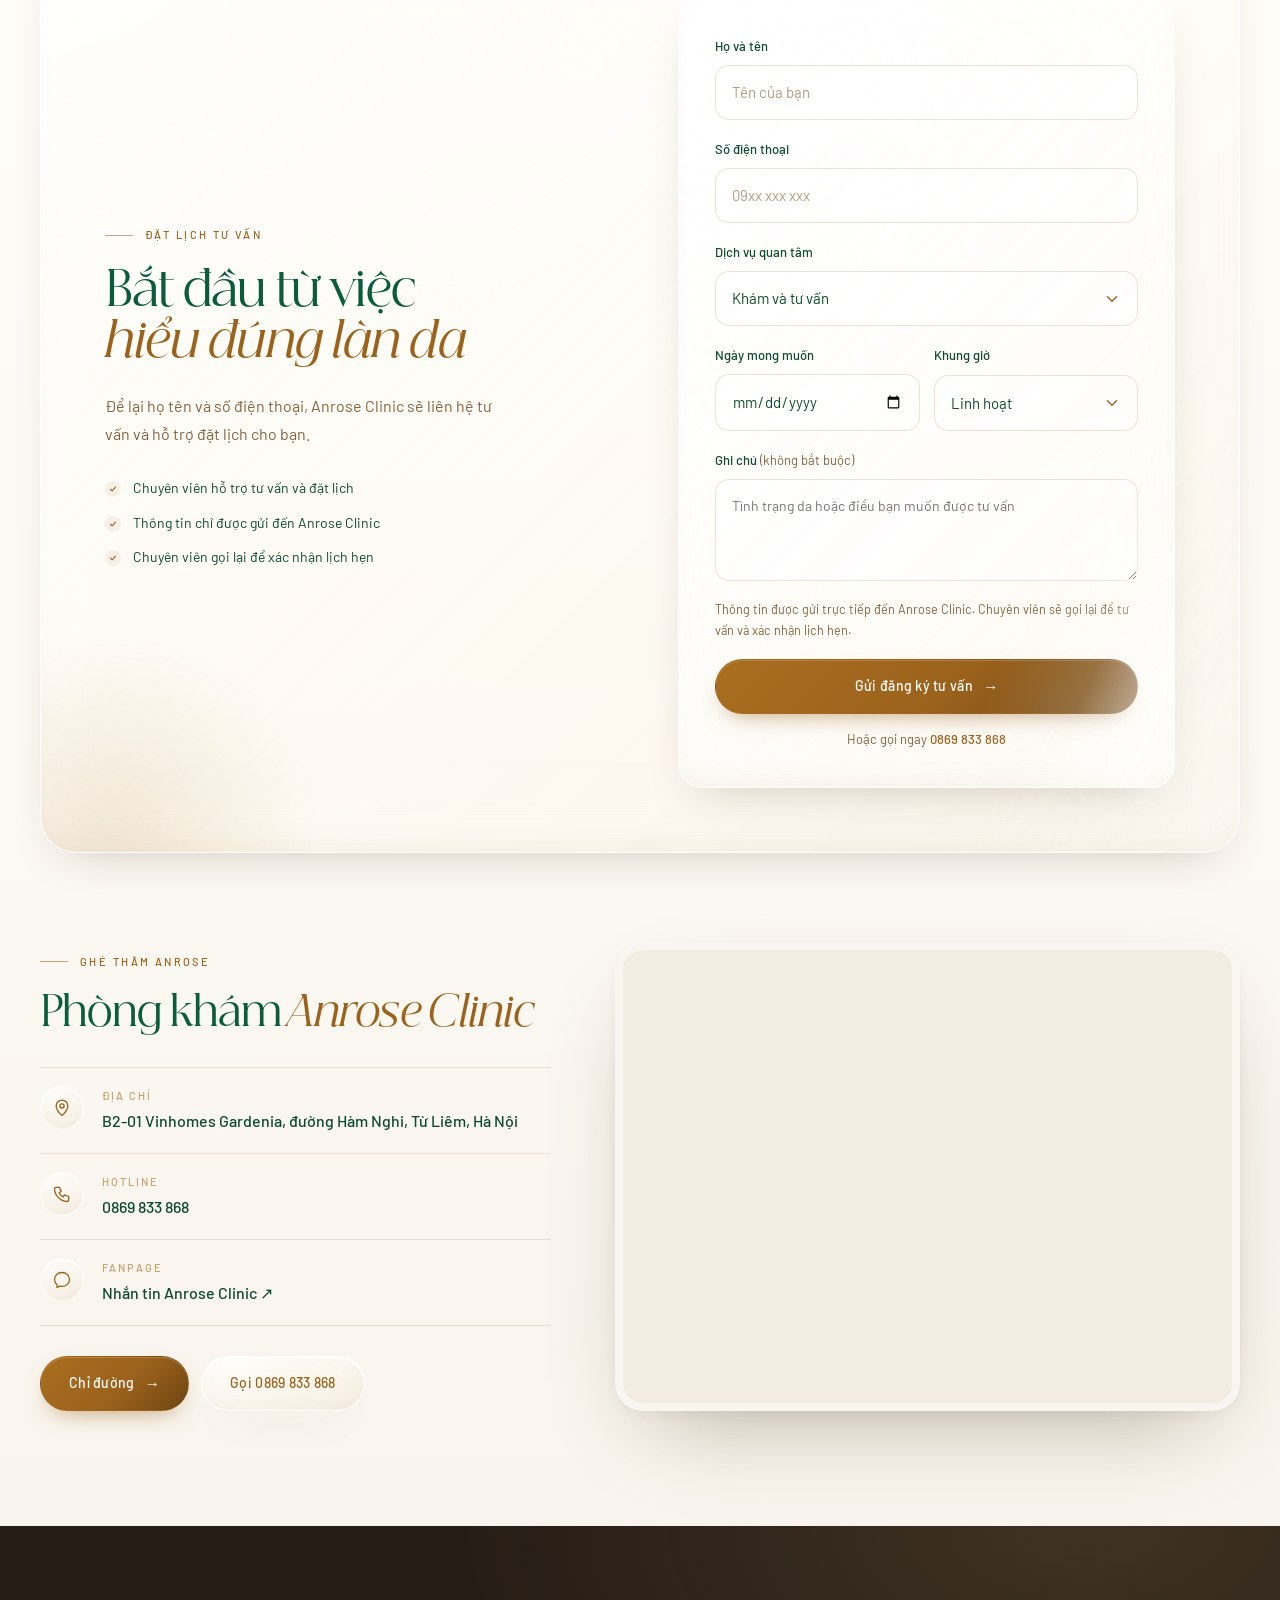
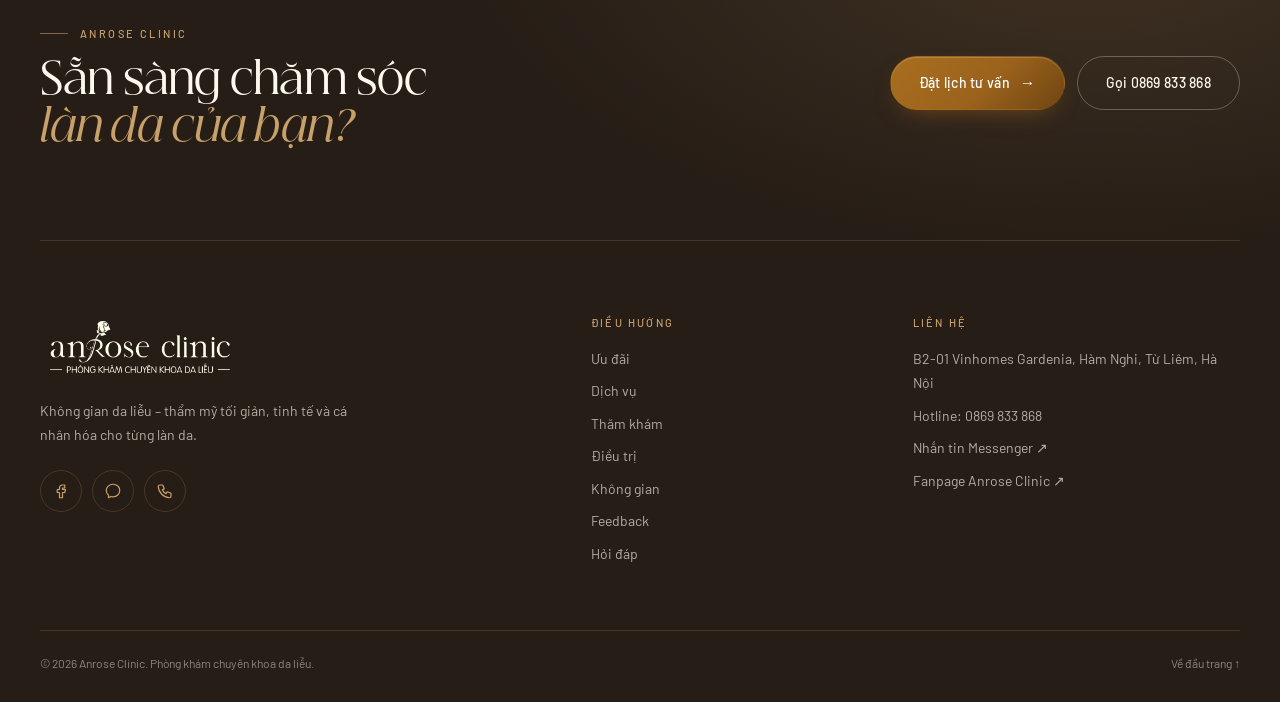
==== commit fd9a112e: "feat: show photo galleries as one-photo sliders that advance every 5s The consultation, treatment an" ====
--- a/index.html
+++ b/index.html
@@ -21,7 +21,7 @@
   <link rel="preconnect" href="https://fonts.gstatic.com" crossorigin>
   <link href="https://fonts.googleapis.com/css2?family=Barlow:wght@300;400;500;600&display=swap" rel="stylesheet">
   <link rel="preload" href="assets/fonts/beautique-display-regular.otf" as="font" type="font/otf" crossorigin>
-  <link rel="stylesheet" href="styles.css?v=20261030-sheen1" />
+  <link rel="stylesheet" href="styles.css?v=20261030-photo2" />
   <script>document.documentElement.classList.add('js');</script>
   <script type="application/ld+json">
   {
@@ -207,12 +207,24 @@
       <div class="container">
         <div class="section-heading reveal"><p class="eyebrow">Thăm khám &amp; tư vấn</p><h2>Bắt đầu bằng việc<br><em>lắng nghe và hiểu đúng</em></h2><p class="section-intro">Không gian tư vấn được bố trí riêng tư, để khách hàng trao đổi nhu cầu và được giải thích hướng chăm sóc phù hợp trước khi thực hiện.</p></div>
         <div class="consultation-feature">
-          <button class="media-card consult-main reveal js-lightbox" type="button" data-full="assets/images/gallery/consultation-desk.webp" data-alt="Bác sĩ tư vấn trực tiếp cùng khách hàng tại Anrose Clinic"><img src="assets/images/gallery/consultation-desk.webp" alt="Bác sĩ tư vấn trực tiếp cùng khách hàng tại Anrose Clinic" width="1254" height="1254" loading="lazy" decoding="async" /></button>
+          <div class="photo-slider is-square reveal" role="region" aria-roledescription="carousel" aria-label="Ảnh thăm khám và tư vấn">
+          <div class="photo-stage">
+            <div class="photo-rail" id="consult-slides" tabindex="0">
+            <button class="photo-slide media-card js-lightbox" type="button" data-full="assets/images/gallery/consultation-desk.webp" data-alt="Bác sĩ tư vấn trực tiếp cùng khách hàng tại Anrose Clinic"><img loading="lazy" src="assets/images/gallery/consultation-desk.webp" alt="Bác sĩ tư vấn trực tiếp cùng khách hàng tại Anrose Clinic" width="1254" height="1254" decoding="async" /></button>
+            <button class="photo-slide media-card js-lightbox" type="button" data-full="assets/images/gallery/consultation-sofa-01.webp" data-alt="Tư vấn khách hàng trong không gian Anrose"><img loading="lazy" src="assets/images/gallery/consultation-sofa-01.webp" alt="Tư vấn khách hàng trong không gian Anrose" width="1254" height="1254" decoding="async" /></button>
+            <button class="photo-slide media-card js-lightbox" type="button" data-full="assets/images/gallery/consultation-sofa-02.webp" data-alt="Khách hàng trao đổi cùng chuyên viên tại Anrose"><img loading="lazy" src="assets/images/gallery/consultation-sofa-02.webp" alt="Khách hàng trao đổi cùng chuyên viên tại Anrose" width="1254" height="1254" decoding="async" /></button>
+            </div>
+          </div>
+          <div class="photo-controls" hidden>
+            <div class="photo-dots" aria-hidden="true"></div>
+            <span class="photo-count" aria-live="polite"></span>
+            <div class="carousel-arrows">
+              <button class="photo-prev" type="button" aria-label="Ảnh trước" aria-controls="consult-slides"><svg viewBox="0 0 24 24" aria-hidden="true"><path d="M15 5l-7 7 7 7"/></svg></button>
+              <button class="photo-next" type="button" aria-label="Ảnh tiếp theo" aria-controls="consult-slides"><svg viewBox="0 0 24 24" aria-hidden="true"><path d="M9 5l7 7-7 7"/></svg></button>
+            </div>
+          </div>
+        </div>
           <div class="consultation-copy reveal delay-1"><span class="mini-label">Anrose Consultation</span><h3>Mỗi hành trình có một điểm bắt đầu khác nhau</h3><p>Từ trao đổi nhu cầu, soi da, thăm khám đến lựa chọn liệu trình, Anrose ưu tiên sự rõ ràng và cá nhân hóa thay vì áp dụng một công thức chung.</p><ol class="consult-points"><li><strong>01</strong><span>Trao đổi nhu cầu</span></li><li><strong>02</strong><span>Đánh giá tình trạng</span></li><li><strong>03</strong><span>Gợi ý hướng phù hợp</span></li></ol></div>
-        </div>
-        <div class="consultation-gallery">
-          <button class="media-card reveal js-lightbox" type="button" data-full="assets/images/gallery/consultation-sofa-01.webp" data-alt="Tư vấn khách hàng trong không gian Anrose"><img src="assets/images/gallery/consultation-sofa-01.webp" alt="Tư vấn khách hàng trong không gian Anrose" width="1254" height="1254" loading="lazy" decoding="async" /></button>
-          <button class="media-card reveal delay-1 js-lightbox" type="button" data-full="assets/images/gallery/consultation-sofa-02.webp" data-alt="Khách hàng trao đổi cùng chuyên viên tại Anrose"><img src="assets/images/gallery/consultation-sofa-02.webp" alt="Khách hàng trao đổi cùng chuyên viên tại Anrose" width="1254" height="1254" loading="lazy" decoding="async" /></button>
         </div>
       </div>
     </section>
@@ -220,15 +232,27 @@
     <section class="treatment-gallery section-pad" id="treatment">
       <div class="container">
         <div class="section-heading center reveal"><p class="eyebrow">Điều trị thực tế</p><h2>Quy trình được thể hiện<br><em>qua những khoảnh khắc thật</em></h2><p class="section-intro center-copy">Các góc cận thao tác, thiết bị và không gian điều trị giúp khách hàng hình dung rõ hơn về trải nghiệm tại phòng khám.</p></div>
-        <div class="treatment-mosaic">
-          <button class="media-card treatment-feature reveal js-lightbox" type="button" data-full="assets/images/gallery/treatment-laser-01.webp" data-alt="Điều trị laser tại Anrose Clinic"><img src="assets/images/gallery/treatment-laser-01.webp" alt="Điều trị laser tại Anrose Clinic" width="1448" height="1086" loading="lazy" decoding="async" /></button>
-          <button class="media-card reveal delay-1 js-lightbox" type="button" data-full="assets/images/gallery/treatment-laser-02.webp" data-alt="Điều trị vùng da mặt bằng laser"><img src="assets/images/gallery/treatment-laser-02.webp" alt="Điều trị vùng da mặt bằng laser" width="1254" height="1254" loading="lazy" decoding="async" /></button>
-          <button class="media-card reveal delay-2 js-lightbox" type="button" data-full="assets/images/gallery/treatment-laser-03.webp" data-alt="Cận cảnh thao tác laser"><img src="assets/images/gallery/treatment-laser-03.webp" alt="Cận cảnh thao tác laser" width="1254" height="1254" loading="lazy" decoding="async" /></button>
-          <button class="media-card reveal delay-1 js-lightbox" type="button" data-full="assets/images/gallery/treatment-laser-04.webp" data-alt="Điều trị laser chuyên sâu tại phòng khám"><img src="assets/images/gallery/treatment-laser-04.webp" alt="Điều trị laser chuyên sâu tại phòng khám" width="1254" height="1254" loading="lazy" decoding="async" /></button>
-          <button class="media-card reveal delay-2 js-lightbox" type="button" data-full="assets/images/gallery/treatment-laser-05.webp" data-alt="Bác sĩ thực hiện laser tại Anrose"><img src="assets/images/gallery/treatment-laser-05.webp" alt="Bác sĩ thực hiện laser tại Anrose" width="1447" height="1087" loading="lazy" decoding="async" /></button>
-          <button class="media-card reveal js-lightbox" type="button" data-full="assets/images/gallery/treatment-laser-06.webp" data-alt="Thao tác laser trong không gian điều trị sáng sạch"><img src="assets/images/gallery/treatment-laser-06.webp" alt="Thao tác laser trong không gian điều trị sáng sạch" width="1447" height="1087" loading="lazy" decoding="async" /></button>
-          <button class="media-card reveal delay-1 js-lightbox" type="button" data-full="assets/images/gallery/treatment-laser-07.webp" data-alt="Điều trị laser với thiết bị chuyên dụng"><img src="assets/images/gallery/treatment-laser-07.webp" alt="Điều trị laser với thiết bị chuyên dụng" width="1447" height="1087" loading="lazy" decoding="async" /></button>
-          <button class="media-card treatment-wide reveal delay-2 js-lightbox" type="button" data-full="assets/images/gallery/treatment-laser-08.webp" data-alt="Không gian điều trị laser tại Anrose Clinic"><img src="assets/images/gallery/treatment-laser-08.webp" alt="Không gian điều trị laser tại Anrose Clinic" width="1447" height="1087" loading="lazy" decoding="async" /></button>
+        <div class="photo-slider reveal" role="region" aria-roledescription="carousel" aria-label="Ảnh điều trị thực tế">
+          <div class="photo-stage">
+            <div class="photo-rail" id="treatment-slides" tabindex="0">
+            <button class="photo-slide media-card js-lightbox" type="button" data-full="assets/images/gallery/treatment-laser-01.webp" data-alt="Điều trị laser tại Anrose Clinic"><img loading="lazy" src="assets/images/gallery/treatment-laser-01.webp" alt="Điều trị laser tại Anrose Clinic" width="1448" height="1086" decoding="async" /></button>
+            <button class="photo-slide media-card js-lightbox" type="button" data-full="assets/images/gallery/treatment-laser-02.webp" data-alt="Điều trị vùng da mặt bằng laser"><img loading="lazy" src="assets/images/gallery/treatment-laser-02.webp" alt="Điều trị vùng da mặt bằng laser" width="1254" height="1254" decoding="async" /></button>
+            <button class="photo-slide media-card js-lightbox" type="button" data-full="assets/images/gallery/treatment-laser-03.webp" data-alt="Cận cảnh thao tác laser"><img loading="lazy" src="assets/images/gallery/treatment-laser-03.webp" alt="Cận cảnh thao tác laser" width="1254" height="1254" decoding="async" /></button>
+            <button class="photo-slide media-card js-lightbox" type="button" data-full="assets/images/gallery/treatment-laser-04.webp" data-alt="Điều trị laser chuyên sâu tại phòng khám"><img loading="lazy" src="assets/images/gallery/treatment-laser-04.webp" alt="Điều trị laser chuyên sâu tại phòng khám" width="1254" height="1254" decoding="async" /></button>
+            <button class="photo-slide media-card js-lightbox" type="button" data-full="assets/images/gallery/treatment-laser-05.webp" data-alt="Bác sĩ thực hiện laser tại Anrose"><img loading="lazy" src="assets/images/gallery/treatment-laser-05.webp" alt="Bác sĩ thực hiện laser tại Anrose" width="1447" height="1087" decoding="async" /></button>
+            <button class="photo-slide media-card js-lightbox" type="button" data-full="assets/images/gallery/treatment-laser-06.webp" data-alt="Thao tác laser trong không gian điều trị sáng sạch"><img loading="lazy" src="assets/images/gallery/treatment-laser-06.webp" alt="Thao tác laser trong không gian điều trị sáng sạch" width="1447" height="1087" decoding="async" /></button>
+            <button class="photo-slide media-card js-lightbox" type="button" data-full="assets/images/gallery/treatment-laser-07.webp" data-alt="Điều trị laser với thiết bị chuyên dụng"><img loading="lazy" src="assets/images/gallery/treatment-laser-07.webp" alt="Điều trị laser với thiết bị chuyên dụng" width="1447" height="1087" decoding="async" /></button>
+            <button class="photo-slide media-card js-lightbox" type="button" data-full="assets/images/gallery/treatment-laser-08.webp" data-alt="Không gian điều trị laser tại Anrose Clinic"><img loading="lazy" src="assets/images/gallery/treatment-laser-08.webp" alt="Không gian điều trị laser tại Anrose Clinic" width="1447" height="1087" decoding="async" /></button>
+            </div>
+          </div>
+          <div class="photo-controls" hidden>
+            <div class="photo-dots" aria-hidden="true"></div>
+            <span class="photo-count" aria-live="polite"></span>
+            <div class="carousel-arrows">
+              <button class="photo-prev" type="button" aria-label="Ảnh trước" aria-controls="treatment-slides"><svg viewBox="0 0 24 24" aria-hidden="true"><path d="M15 5l-7 7 7 7"/></svg></button>
+              <button class="photo-next" type="button" aria-label="Ảnh tiếp theo" aria-controls="treatment-slides"><svg viewBox="0 0 24 24" aria-hidden="true"><path d="M9 5l7 7-7 7"/></svg></button>
+            </div>
+          </div>
         </div>
       </div>
     </section>
@@ -236,11 +260,23 @@
     <section class="space section-pad soft" id="space">
       <div class="container">
         <div class="section-heading reveal"><p class="eyebrow">Không gian Anrose</p><h2>Tinh tế từ bên ngoài<br><em>đến từng chi tiết bên trong</em></h2><p class="section-intro">Không gian được sắp xếp theo hướng sáng, sạch và thư giãn, kết hợp các góc tiếp khách, tư vấn và điều trị riêng biệt.</p></div>
-        <button class="space-hero media-card reveal js-lightbox" type="button" data-full="assets/images/gallery/clinic-exterior.webp" data-alt="Mặt tiền Anrose Spa và Phòng khám chuyên khoa da liễu"><img src="assets/images/gallery/clinic-exterior.webp" alt="Mặt tiền Anrose Spa và Phòng khám chuyên khoa da liễu" width="1536" height="1024" loading="lazy" decoding="async" /><span class="space-caption"><small>Anrose Clinic</small><strong>Không gian nhận diện ngay từ bên ngoài</strong></span></button>
-        <div class="space-gallery">
-          <button class="media-card reveal js-lightbox" type="button" data-full="assets/images/gallery/space-lounge.webp" data-alt="Không gian tiếp khách tại Anrose"><img src="assets/images/gallery/space-lounge.webp" alt="Không gian tiếp khách tại Anrose" width="1800" height="1800" loading="lazy" decoding="async" /></button>
-          <button class="media-card reveal delay-1 js-lightbox" type="button" data-full="assets/images/gallery/space-detail-flowers.webp" data-alt="Chi tiết trang trí hoa và bàn trà tại Anrose"><img src="assets/images/gallery/space-detail-flowers.webp" alt="Chi tiết trang trí hoa và bàn trà tại Anrose" width="1800" height="1800" loading="lazy" decoding="async" /></button>
-          <button class="media-card reveal delay-2 js-lightbox" type="button" data-full="assets/images/gallery/space-mirror.webp" data-alt="Chi tiết gương và decor tại Anrose"><img src="assets/images/gallery/space-mirror.webp" alt="Chi tiết gương và decor tại Anrose" width="1800" height="1800" loading="lazy" decoding="async" /></button>
+        <div class="photo-slider reveal" role="region" aria-roledescription="carousel" aria-label="Ảnh không gian Anrose">
+          <div class="photo-stage">
+            <div class="photo-rail" id="space-slides" tabindex="0">
+            <button class="photo-slide media-card js-lightbox" type="button" data-full="assets/images/gallery/clinic-exterior.webp" data-alt="Mặt tiền Anrose Spa và Phòng khám chuyên khoa da liễu"><img loading="lazy" src="assets/images/gallery/clinic-exterior.webp" alt="Mặt tiền Anrose Spa và Phòng khám chuyên khoa da liễu" width="1536" height="1024" decoding="async" /><span class="space-caption"><small>Anrose Clinic</small><strong>Không gian nhận diện ngay từ bên ngoài</strong></span></button>
+            <button class="photo-slide media-card js-lightbox" type="button" data-full="assets/images/gallery/space-lounge.webp" data-alt="Không gian tiếp khách tại Anrose"><img loading="lazy" src="assets/images/gallery/space-lounge.webp" alt="Không gian tiếp khách tại Anrose" width="1800" height="1800" decoding="async" /></button>
+            <button class="photo-slide media-card js-lightbox" type="button" data-full="assets/images/gallery/space-detail-flowers.webp" data-alt="Chi tiết trang trí hoa và bàn trà tại Anrose"><img loading="lazy" src="assets/images/gallery/space-detail-flowers.webp" alt="Chi tiết trang trí hoa và bàn trà tại Anrose" width="1800" height="1800" decoding="async" /></button>
+            <button class="photo-slide media-card js-lightbox" type="button" data-full="assets/images/gallery/space-mirror.webp" data-alt="Chi tiết gương và decor tại Anrose"><img loading="lazy" src="assets/images/gallery/space-mirror.webp" alt="Chi tiết gương và decor tại Anrose" width="1800" height="1800" decoding="async" /></button>
+            </div>
+          </div>
+          <div class="photo-controls" hidden>
+            <div class="photo-dots" aria-hidden="true"></div>
+            <span class="photo-count" aria-live="polite"></span>
+            <div class="carousel-arrows">
+              <button class="photo-prev" type="button" aria-label="Ảnh trước" aria-controls="space-slides"><svg viewBox="0 0 24 24" aria-hidden="true"><path d="M15 5l-7 7 7 7"/></svg></button>
+              <button class="photo-next" type="button" aria-label="Ảnh tiếp theo" aria-controls="space-slides"><svg viewBox="0 0 24 24" aria-hidden="true"><path d="M9 5l7 7-7 7"/></svg></button>
+            </div>
+          </div>
         </div>
       </div>
     </section>
@@ -398,6 +434,6 @@
     <div class="lightbox-inner"><img class="lightbox-image" src="" alt="" /><p class="lightbox-caption"></p></div>
     <button class="lightbox-nav lightbox-next" type="button" aria-label="Ảnh tiếp theo"><svg viewBox="0 0 24 24" aria-hidden="true"><path d="M9 5l7 7-7 7"/></svg></button>
   </div>
-  <script src="script.js?v=20261030-sheen1"></script>
+  <script src="script.js?v=20261030-photo2"></script>
 </body>
 </html>
--- a/styles.css
+++ b/styles.css
@@ -238,8 +238,6 @@
 
 /* ---------- Consultation ---------- */
 .consultation-feature { margin-bottom: 28px; }
-.consult-main img { aspect-ratio: 1 / 1; object-fit: cover; }
-.consult-main { border-radius: var(--radius-lg); box-shadow: var(--shadow); }
 .consultation-copy h3 { font-size: clamp(30px, 3vw, 42px); line-height: 1.15; margin: 20px 0; max-width: 460px; }
 .consultation-copy p,.feedback-copy > p:not(.eyebrow) { color: var(--muted); font-size: 16px; }
 .consult-points { list-style: none; display: grid; gap: 0; margin: 30px 0 0; padding: 0; counter-reset: none; }
@@ -248,24 +246,35 @@
 .consult-points strong { font-family: var(--serif); font-size: 22px; color: var(--champagne); font-weight: 500; min-width: 32px; }
 .consult-points span { font-size: 15px; font-weight: 500; }
 @media (hover:hover) { .consult-points li:hover { padding-left: 10px; } }
-.consultation-gallery { display: grid; grid-template-columns: repeat(2, minmax(0,1fr)); gap: 28px; }
-.consultation-gallery img { aspect-ratio: 3 / 2; object-fit: cover; }
-
-/* ---------- Treatment bento ---------- */
-.treatment-mosaic { display: grid; grid-template-columns: repeat(4, minmax(0,1fr)); grid-auto-rows: clamp(180px, 19vw, 270px); gap: 16px; }
-.treatment-mosaic .media-card { height: 100%; }
-.treatment-mosaic img { height: 100%; object-fit: cover; }
-.treatment-feature { grid-column: span 2; grid-row: span 2; }
-.treatment-wide { grid-column: span 2; }
+
+
+/* ---------- Photo sliders ---------- */
+/* One photo at a time inside a glass frame; autoplay every 5s, shown by the filling dot. */
+.photo-slider { --photo-ratio: 4 / 3; min-width: 0; max-width: 980px; margin-inline: auto; }
+.photo-slider.is-square { --photo-ratio: 1 / 1; max-width: none; margin: 0; }
+.photo-stage { position: relative; padding: 10px; border-radius: 32px; }
+.photo-rail { display: flex; overflow-x: auto; scroll-snap-type: x mandatory; scrollbar-width: none; overscroll-behavior-x: contain; border-radius: 24px; outline: none; }
+.photo-rail::-webkit-scrollbar { display: none; }
+.photo-rail.is-dragging { scroll-snap-type: none; cursor: grabbing; }
+.photo-slide { flex: 0 0 100%; min-width: 0; border-radius: 0; scroll-snap-align: start; scroll-snap-stop: always; }
+.photo-slide img { aspect-ratio: var(--photo-ratio); height: auto; max-height: 68vh; object-fit: cover; user-select: none; -webkit-user-drag: none; }
+.photo-controls { display: flex; align-items: center; gap: 20px; margin-top: 18px; padding-inline: 6px; }
+.photo-controls[hidden] { display: none; }
+.photo-dots { display: flex; flex: 1; flex-wrap: wrap; align-items: center; gap: 8px; }
+.photo-dots span { position: relative; overflow: hidden; width: 8px; height: 8px; border-radius: 999px; background: var(--sand); cursor: pointer; transition: width .6s var(--ease), background-color .3s; }
+.photo-dots span.is-active { width: 40px; background: rgba(155,98,28,.16); }
+.photo-dots i { position: absolute; inset: 0 auto 0 0; width: 0; border-radius: inherit; background: linear-gradient(90deg, var(--champagne), var(--brown)); }
+.photo-dots span.is-active i { width: 100%; }
+.photo-slider.is-autoplay .photo-dots span.is-active i { animation: photo-timer 5s linear both; }
+.photo-slider.is-paused .photo-dots span.is-active i,.lightbox-open .photo-slider.is-autoplay .photo-dots span.is-active i { animation-play-state: paused; }
+@keyframes photo-timer { from { width: 0; } to { width: 100%; } }
+.photo-count { color: var(--champagne); font-size: 12px; letter-spacing: .16em; font-variant-numeric: tabular-nums; }
+.space-caption { z-index: 1; }
 
 /* ---------- Space ---------- */
-.space-hero { margin-bottom: 24px; border-radius: var(--radius-lg); }
-.space-hero > img { aspect-ratio: 16 / 8; max-height: 680px; object-fit: cover; }
 .space-caption { position: absolute; bottom: 28px; left: 28px; max-width: calc(100% - 56px); padding: 22px 28px; display: grid; gap: 4px; border: 1px solid rgba(255,255,255,.9); border-radius: 18px; background: rgba(255,253,249,.86); backdrop-filter: blur(14px); -webkit-backdrop-filter: blur(14px); box-shadow: var(--shadow); }
 .space-caption small { font-size: 11px; letter-spacing: .2em; text-transform: uppercase; color: var(--brown); }
 .space-caption strong { font-family: var(--serif); font-size: 24px; font-weight: 500; line-height: 1.25; }
-.space-gallery { display: grid; grid-template-columns: repeat(3, minmax(0,1fr)); gap: 24px; }
-.space-gallery img { aspect-ratio: 1 / 1; object-fit: cover; }
 
 /* ---------- Feedback ---------- */
 .feedback-media { box-shadow: var(--shadow-lg); }
@@ -418,7 +427,7 @@
 
 
 /* ---------- Glassmorphism ---------- */
-.nav-wrap,.site-header.is-scrolled .nav-wrap,.campaign-stage,.service-card,.technology-carousel,.hero-glass-stack,.space-caption,.consult-shell,.contact-form,.faq-item,.faq-item[open],.back-to-top,.carousel-arrows button,.btn-ghost,.menu-toggle,.campaign-badge,.visit-icon {
+.nav-wrap,.site-header.is-scrolled .nav-wrap,.campaign-stage,.photo-stage,.service-card,.technology-carousel,.hero-glass-stack,.space-caption,.consult-shell,.contact-form,.faq-item,.faq-item[open],.back-to-top,.carousel-arrows button,.btn-ghost,.menu-toggle,.campaign-badge,.visit-icon {
   background: var(--glass);
   -webkit-backdrop-filter: var(--glass-blur);
   backdrop-filter: var(--glass-blur);
@@ -427,18 +436,18 @@
 }
 /* Light sweep: a diagonal reflection crosses each glass frame once as it appears, and again on hover. */
 .service-card,.technology-carousel,.faq-item { position: relative; }
-.campaign-stage::after,.service-card::after,.technology-carousel::after,.hero-glass-stack::after,.space-caption::after,.consult-shell::after,.contact-form::after,.faq-item::after {
+.campaign-stage::after,.photo-stage::after,.service-card::after,.technology-carousel::after,.hero-glass-stack::after,.space-caption::after,.consult-shell::after,.contact-form::after,.faq-item::after {
   content: ''; position: absolute; inset: 0; z-index: 2; border-radius: inherit; pointer-events: none;
   background: linear-gradient(115deg, transparent 38%, rgba(255,255,255,.16) 44%, rgba(255,255,255,.62) 49%, rgba(255,255,255,.16) 54%, transparent 60%) 100% 0 / 260% 100% no-repeat;
 }
 :is(.campaign-stage,.technology-carousel,.consult-shell).is-visible::after,
-.is-visible :is(.service-card,.hero-glass-stack,.space-caption,.contact-form,.faq-item)::after { animation: glass-sheen 1.6s var(--ease-in-out) .55s both; }
+.is-visible :is(.photo-stage,.service-card,.hero-glass-stack,.space-caption,.contact-form,.faq-item)::after { animation: glass-sheen 1.6s var(--ease-in-out) .55s both; }
 .is-visible :is(.service-card,.faq-item):nth-child(2)::after { animation-delay: .7s; }
 .is-visible :is(.service-card,.faq-item):nth-child(3)::after { animation-delay: .85s; }
 .is-visible :is(.service-card,.faq-item):nth-child(n+4)::after { animation-delay: 1s; }
 @keyframes glass-sheen { from { background-position: 100% 0; } to { background-position: 0 0; } }
 @media (hover:hover) {
-  :is(.campaign-stage,.service-card,.technology-carousel,.hero-glass-stack,.space-caption,.consult-shell,.contact-form,.faq-item):hover::after { background-position: 0 0; transition: background-position 1.1s var(--ease-in-out); }
+  :is(.campaign-stage,.photo-stage,.service-card,.technology-carousel,.hero-glass-stack,.space-caption,.consult-shell,.contact-form,.faq-item):hover::after { background-position: 0 0; transition: background-position 1.1s var(--ease-in-out); }
 }
 /* Surfaces with small text or form fields get a denser frost so the copy stays easy to read. */
 .site-header.is-scrolled .nav-wrap,.contact-form,.faq-item[open],.hero-glass-stack,.space-caption,.campaign-badge { background: var(--glass-strong); }
@@ -482,7 +491,6 @@
   .service-body { padding: 22px 22px 26px; }
   .service-body h3 { font-size: 26px; }
   .tech-grid,.feedback-grid,.consultation-feature { gap: 32px; }
-  .treatment-mosaic { grid-template-columns: repeat(2, minmax(0,1fr)); grid-auto-rows: clamp(200px, 34vw, 300px); }
   .consult-shell { grid-template-columns: 1fr; }
   .faq-grid { grid-template-columns: 1fr; }
   .faq-intro { position: static; }
@@ -567,17 +575,14 @@
   .technology-name { font-size: 19px; }
   .check-list li { font-size: 14.5px; }
   .consultation-copy h3 { font-size: 30px; }
-  .consultation-gallery { gap: 12px; }
-  .consultation-gallery img { aspect-ratio: 3 / 4; }
   .media-card { border-radius: 16px; }
-  .treatment-mosaic { display: flex; overflow-x: auto; scroll-snap-type: x mandatory; gap: 12px; margin-inline: -16px; padding: 0 16px 12px; scroll-padding-inline: 16px; scrollbar-width: none; }
-  .treatment-mosaic::-webkit-scrollbar { display: none; }
-  .treatment-mosaic .media-card { flex: 0 0 80%; height: 380px; scroll-snap-align: start; }
-  .space-hero > img { aspect-ratio: 4 / 5; min-height: 0; }
+  .photo-slider { --photo-ratio: 1 / 1; }
+  .photo-stage { padding: 6px; border-radius: 24px; }
+  .photo-rail { border-radius: 18px; }
+  .photo-slide { border-radius: 0; }
+  .photo-controls { gap: 14px; margin-top: 14px; }
   .space-caption { bottom: 14px; left: 14px; max-width: calc(100% - 28px); padding: 16px 20px; border-radius: 14px; }
   .space-caption strong { font-size: 19px; }
-  .space-gallery { gap: 10px; }
-  .space-gallery img { aspect-ratio: 3 / 4; }
   .consult-shell { padding: 26px 16px 16px; border-radius: 28px; gap: 28px; }
   .contact-form { padding: 20px 16px; border-radius: 20px; }
   .visit-actions .btn { flex: 1 1 100%; }
@@ -608,7 +613,7 @@
   .lightbox-caption { font-size: 12.5px; }
 }
 @supports not ((backdrop-filter:blur(1px)) or (-webkit-backdrop-filter:blur(1px))) {
-  .nav-wrap,.site-header.is-scrolled .nav-wrap,.hero-glass-stack,.space-caption,.main-nav,.campaign-stage,.service-card,.technology-carousel,.consult-shell,.contact-form,.faq-item,.back-to-top,.carousel-arrows button,.btn-ghost,.menu-toggle,.campaign-badge,.visit-icon,.mobile-bar { background: #fffdf9; }
+  .nav-wrap,.site-header.is-scrolled .nav-wrap,.hero-glass-stack,.space-caption,.main-nav,.campaign-stage,.photo-stage,.service-card,.technology-carousel,.consult-shell,.contact-form,.faq-item,.back-to-top,.carousel-arrows button,.btn-ghost,.menu-toggle,.campaign-badge,.visit-icon,.mobile-bar { background: #fffdf9; }
 }
 @media (prefers-reduced-motion:reduce) {
   html { scroll-behavior: auto; }
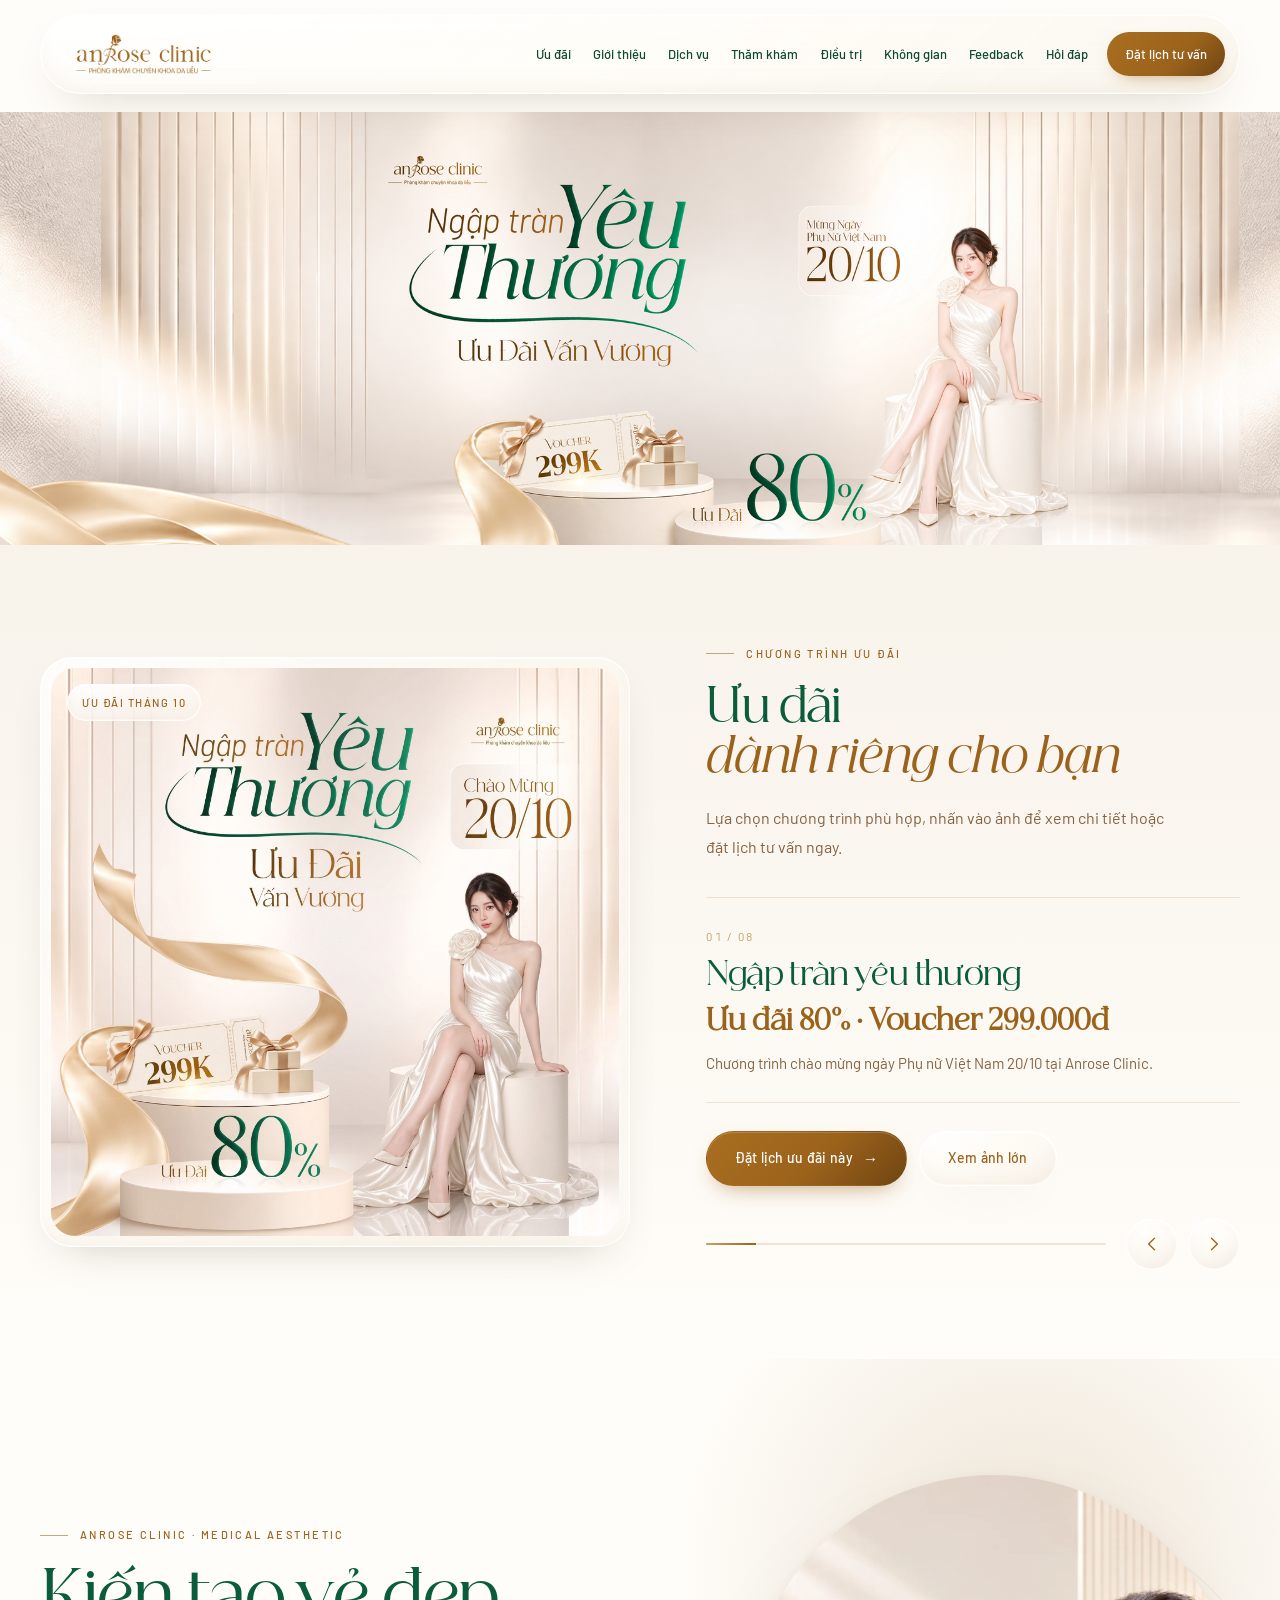
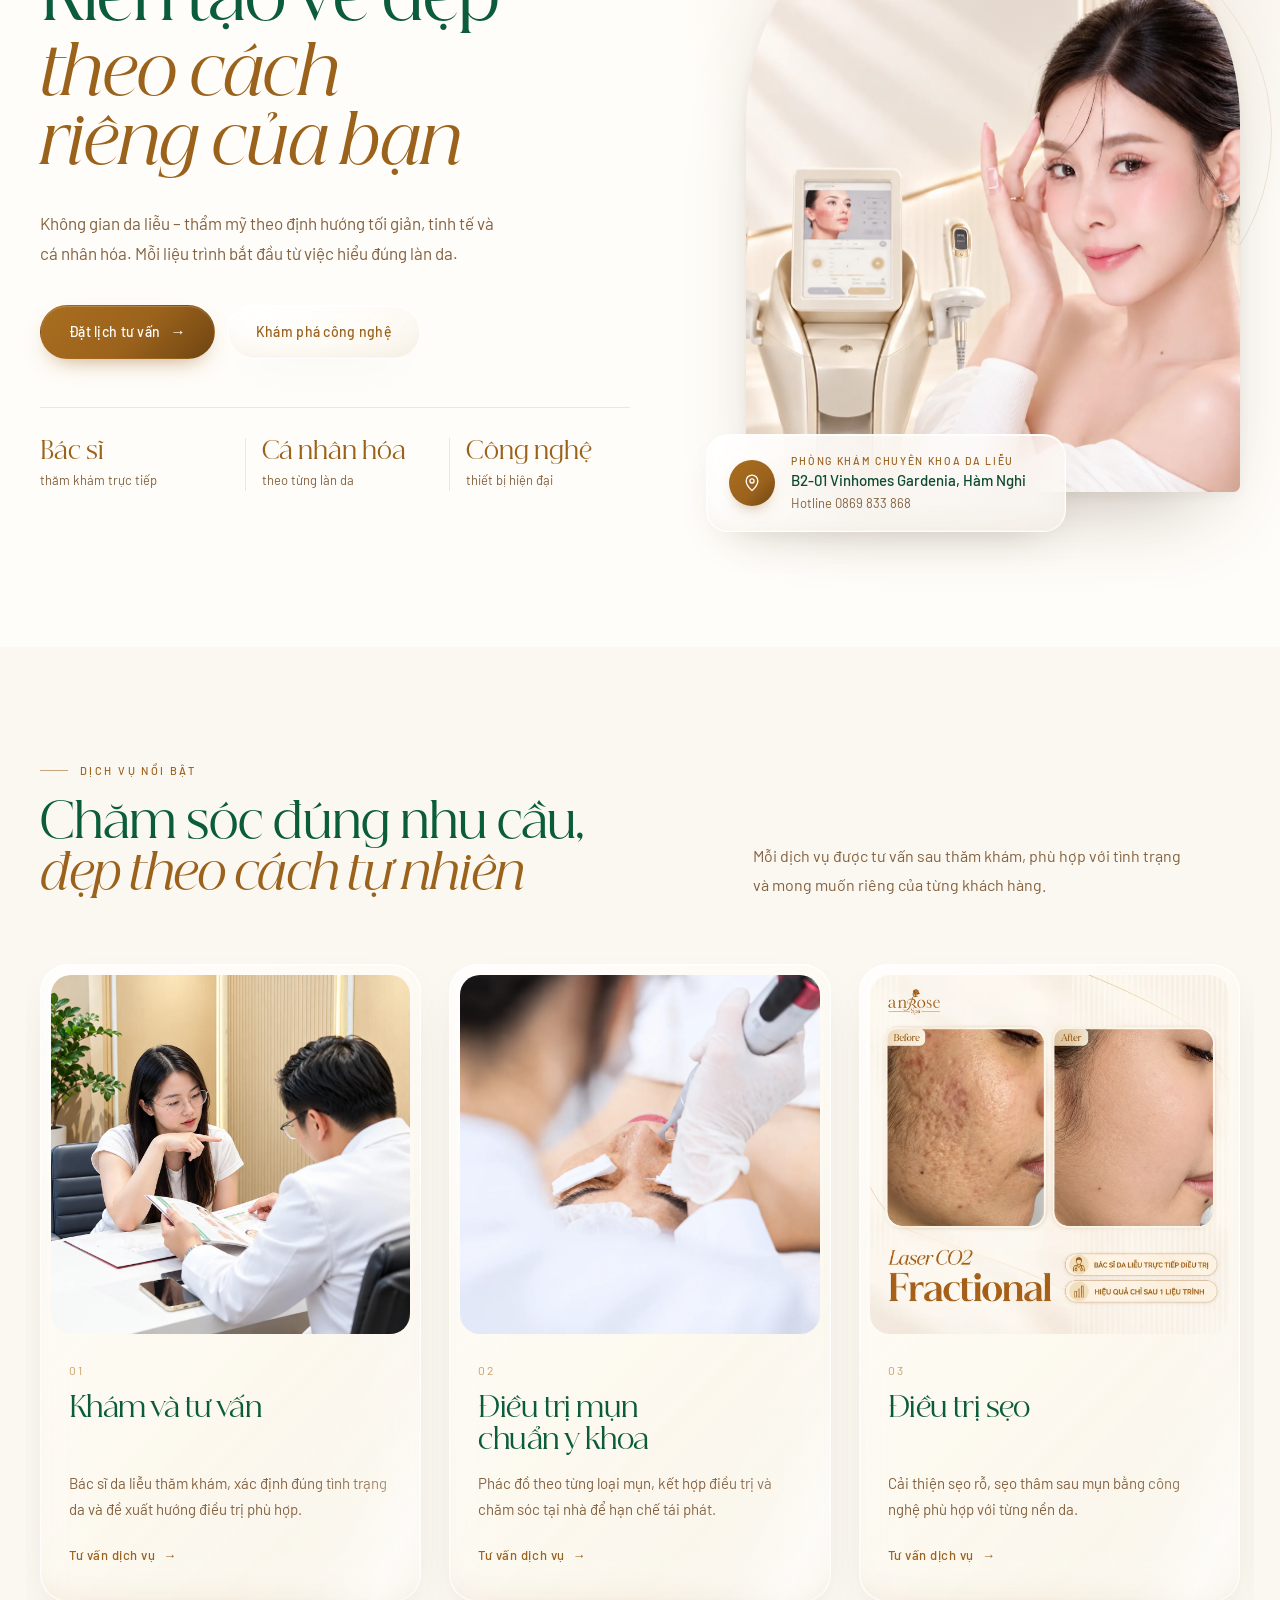
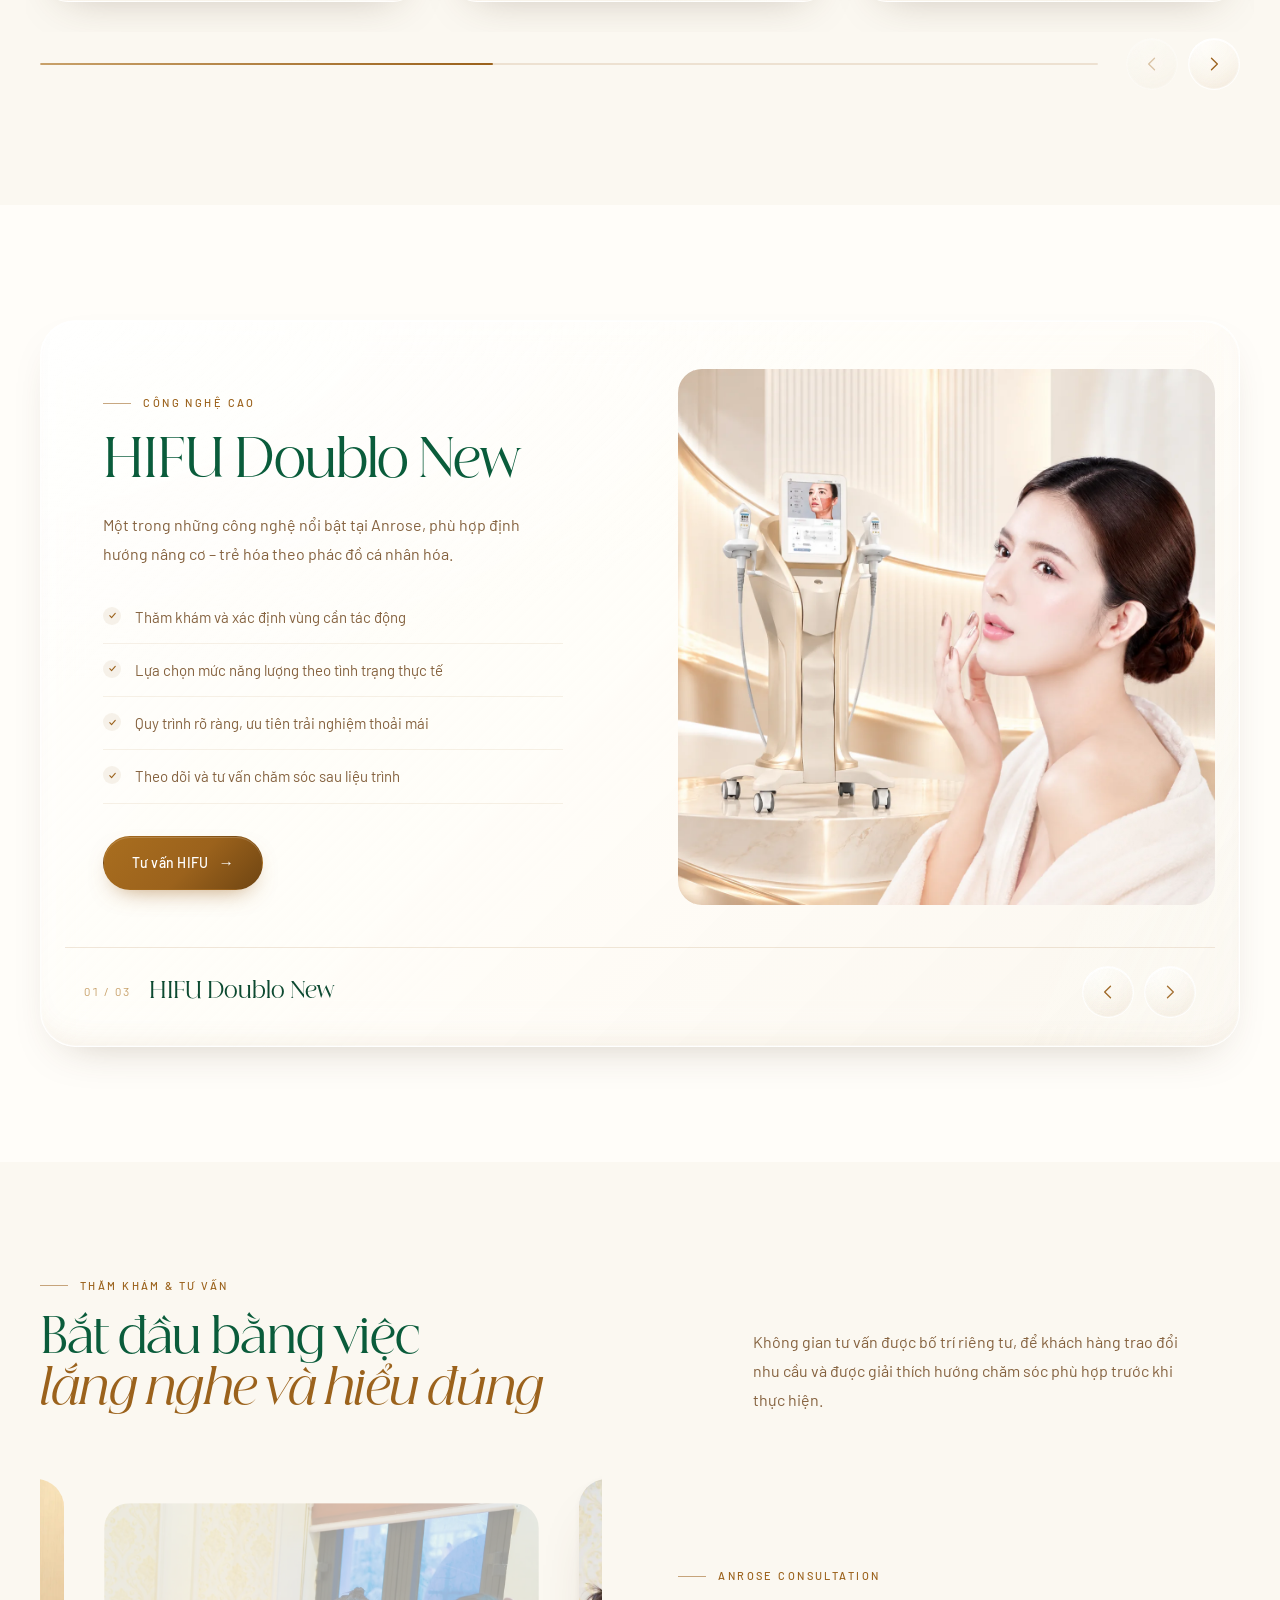
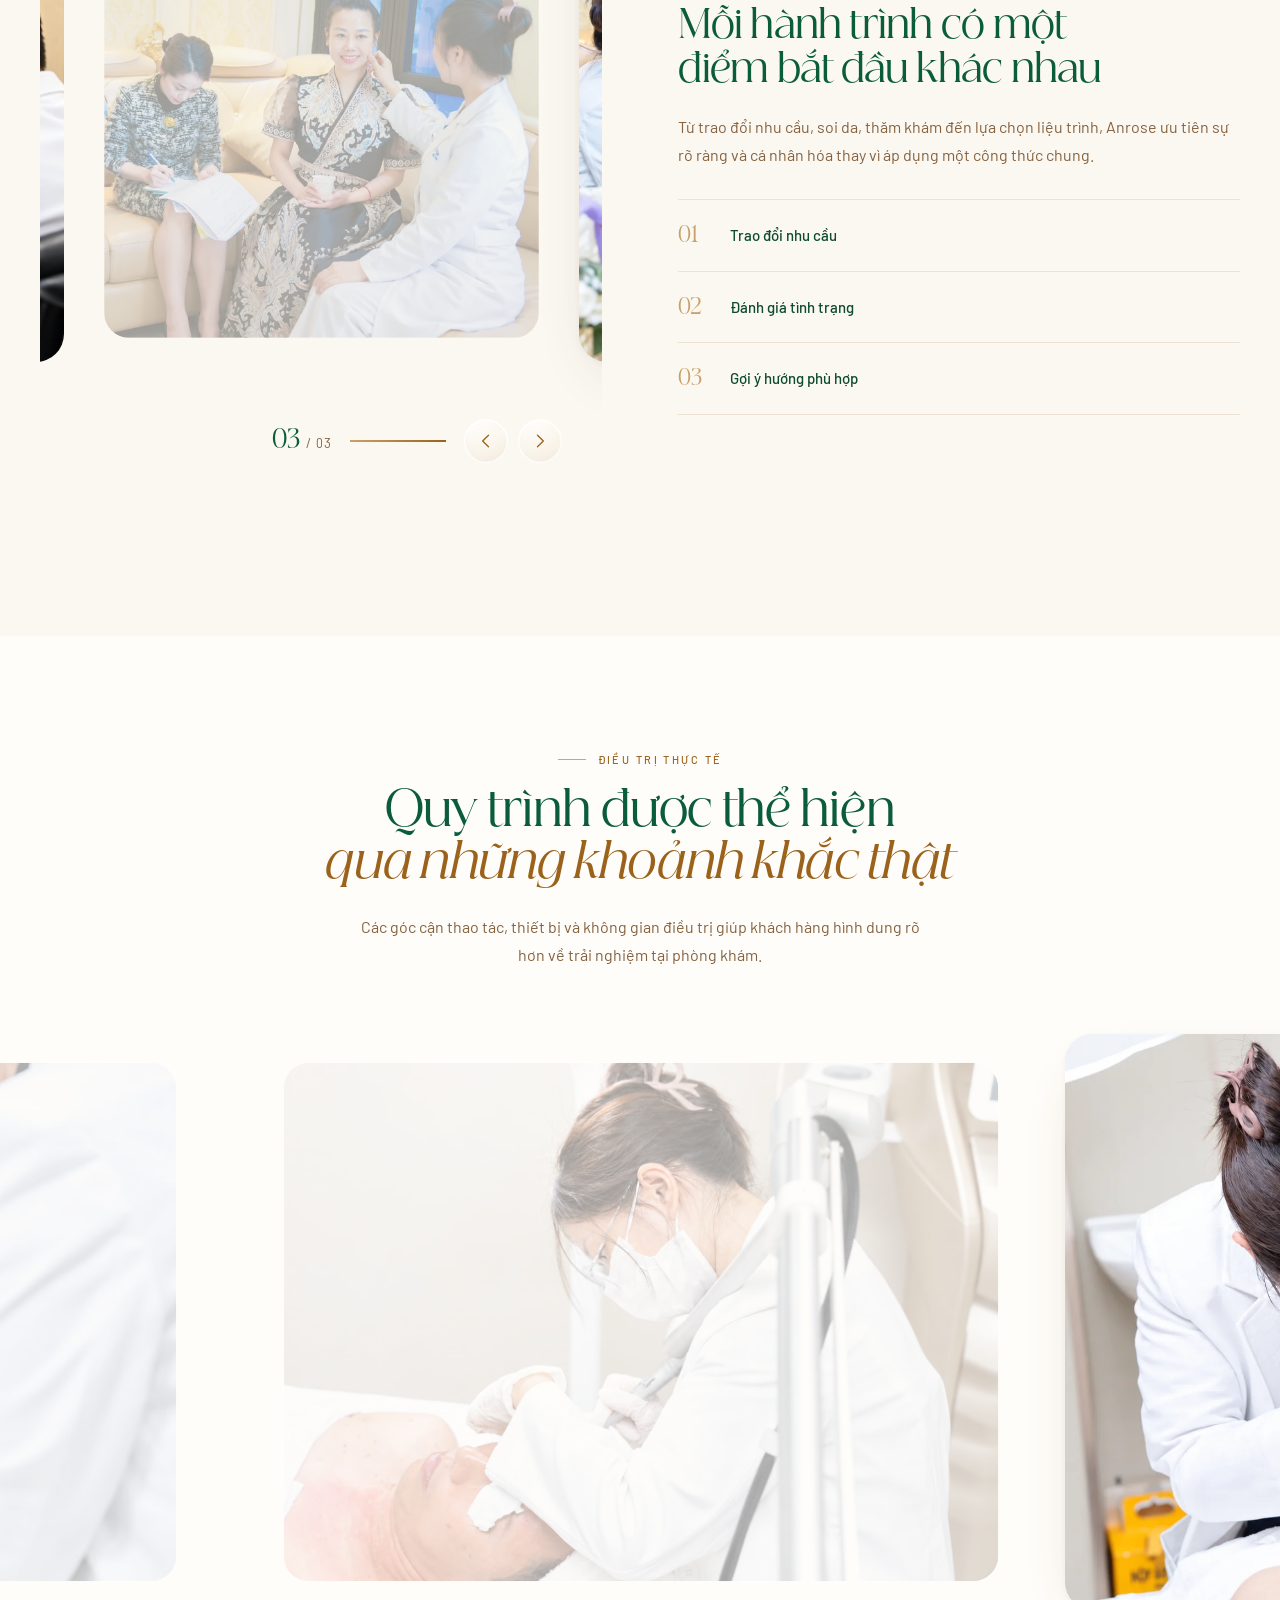
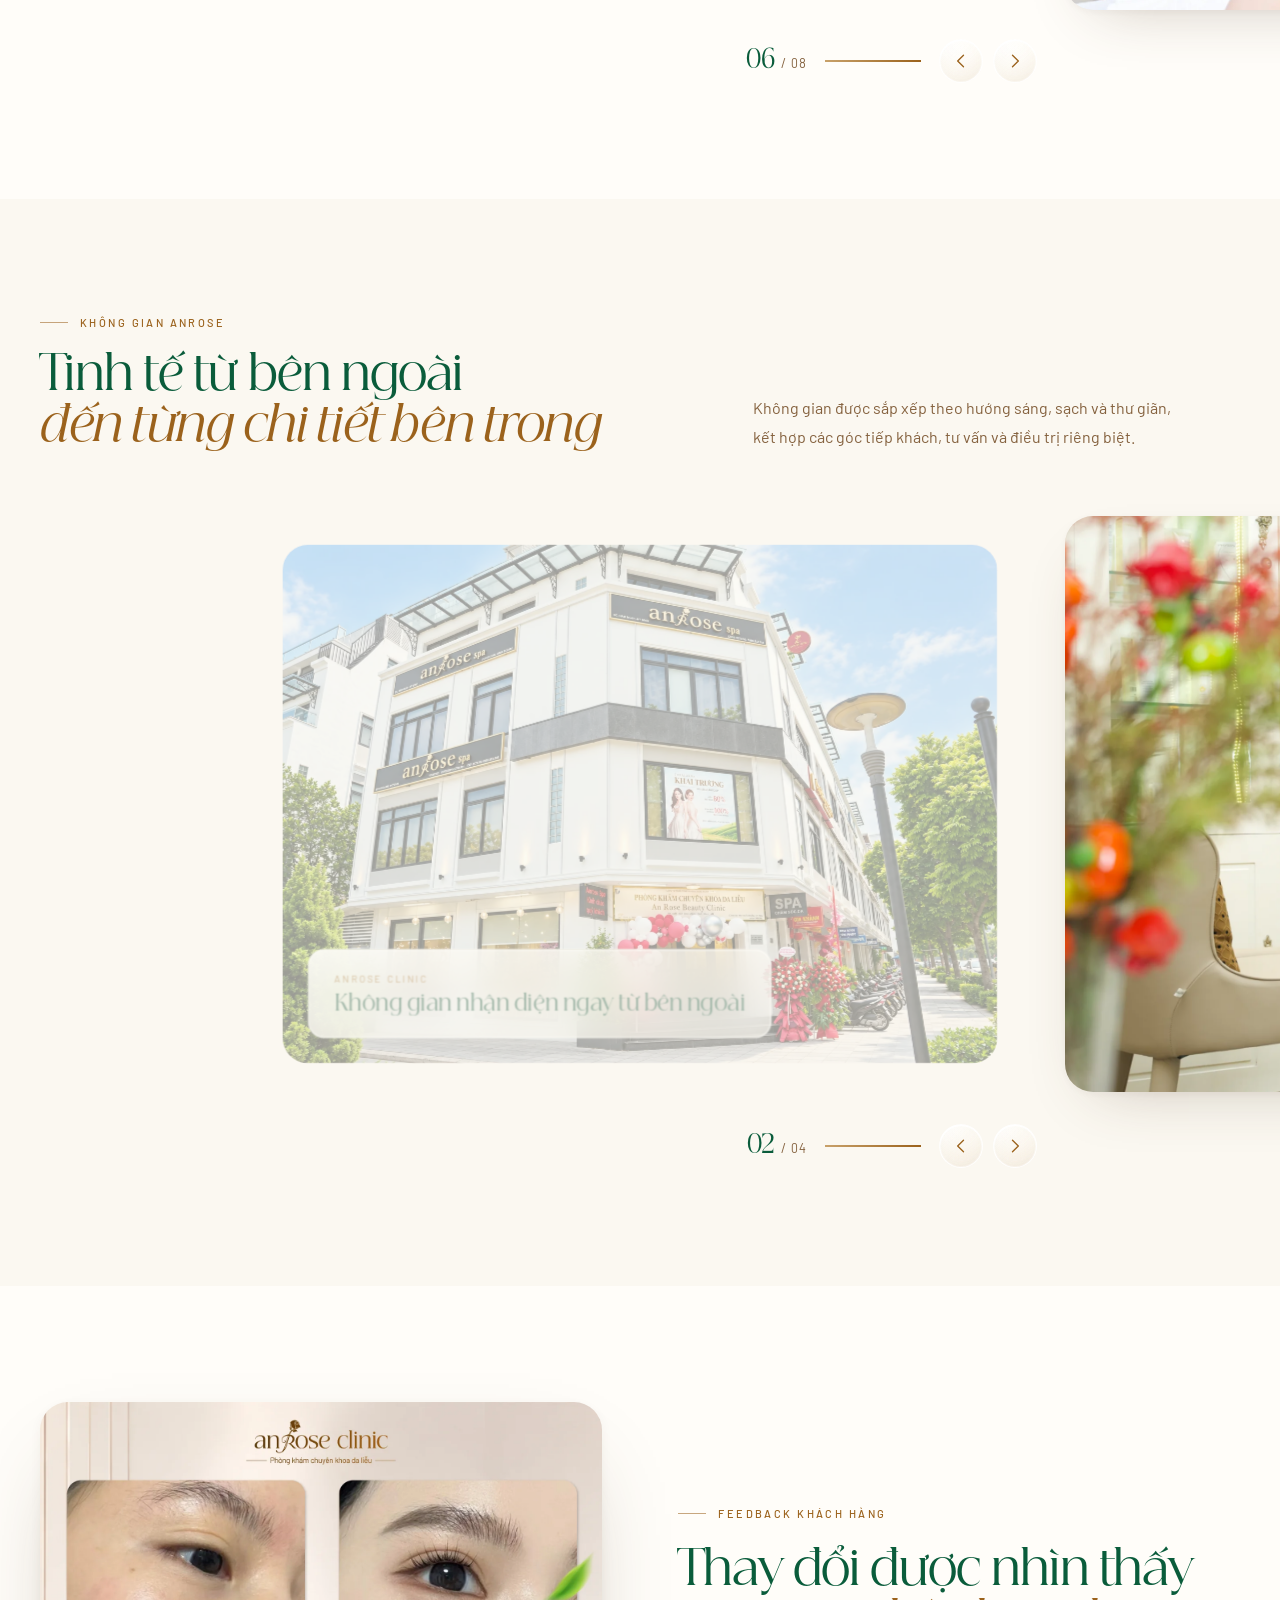
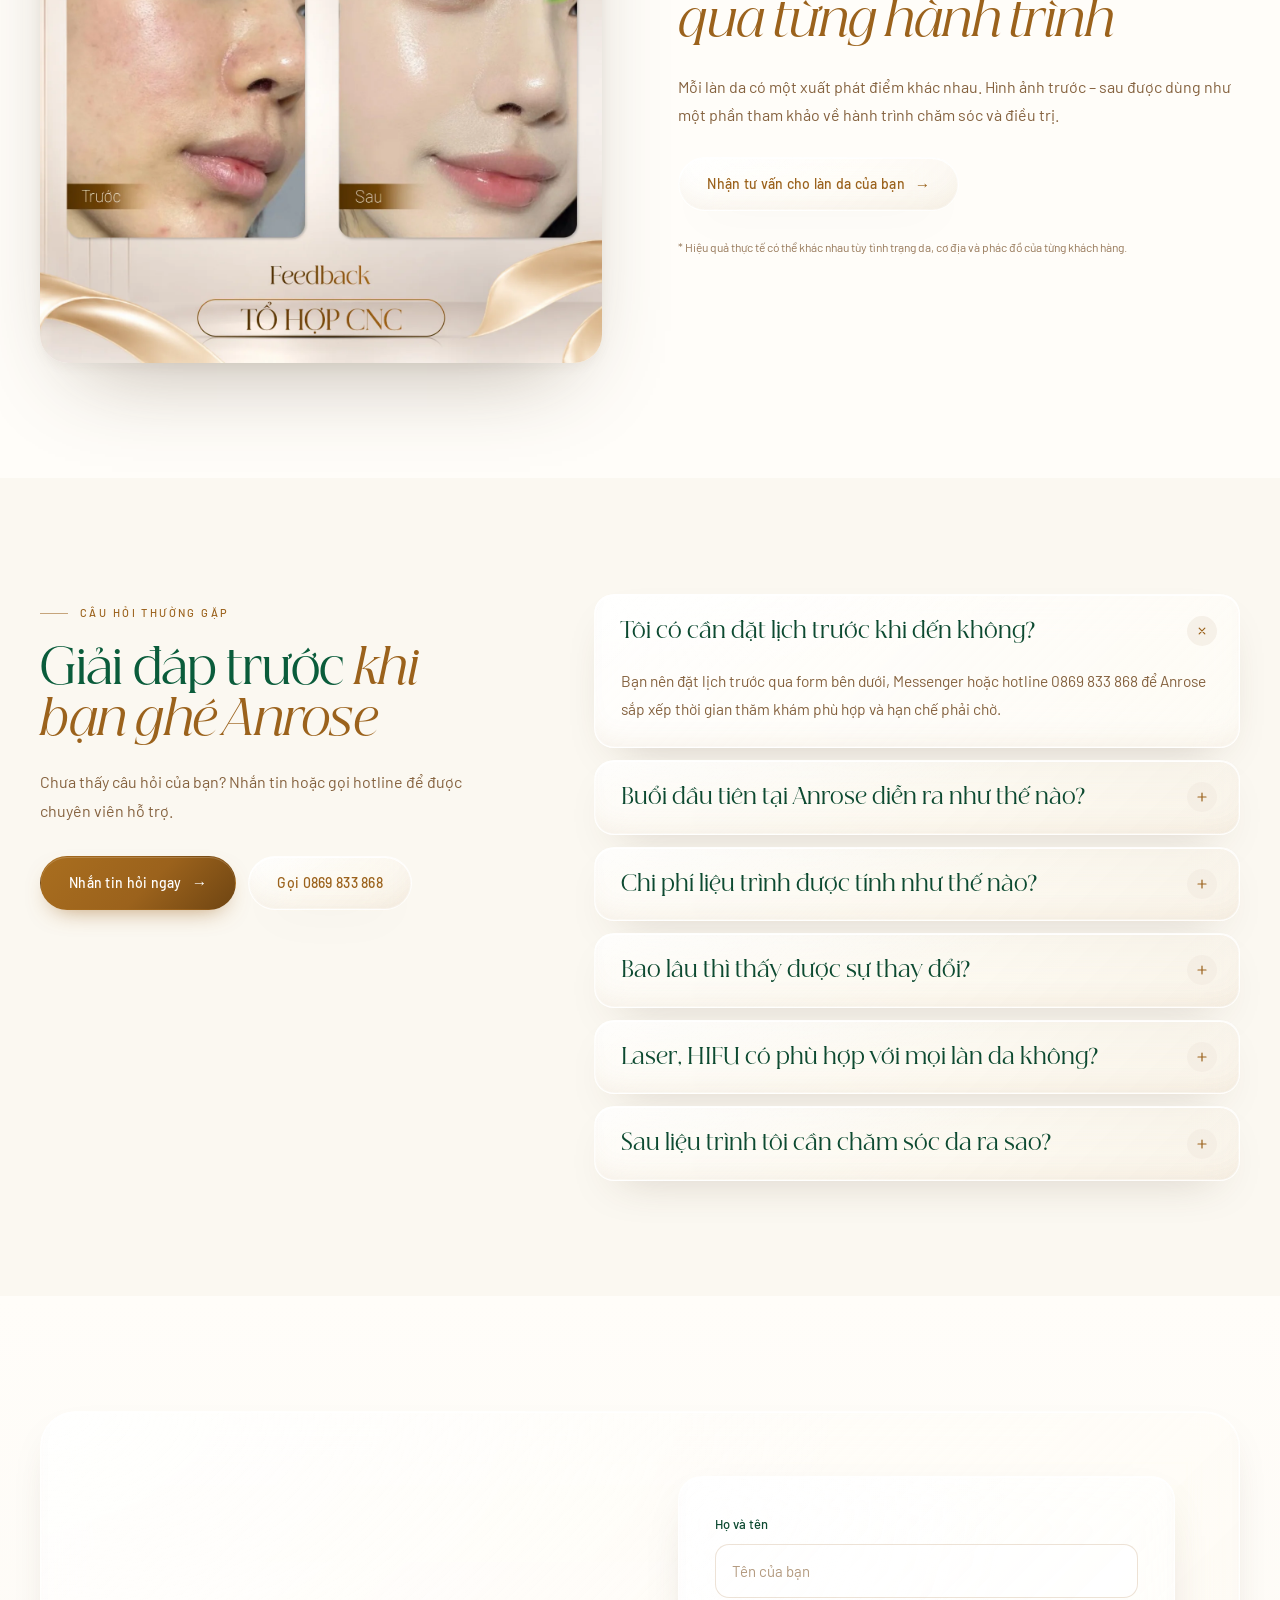
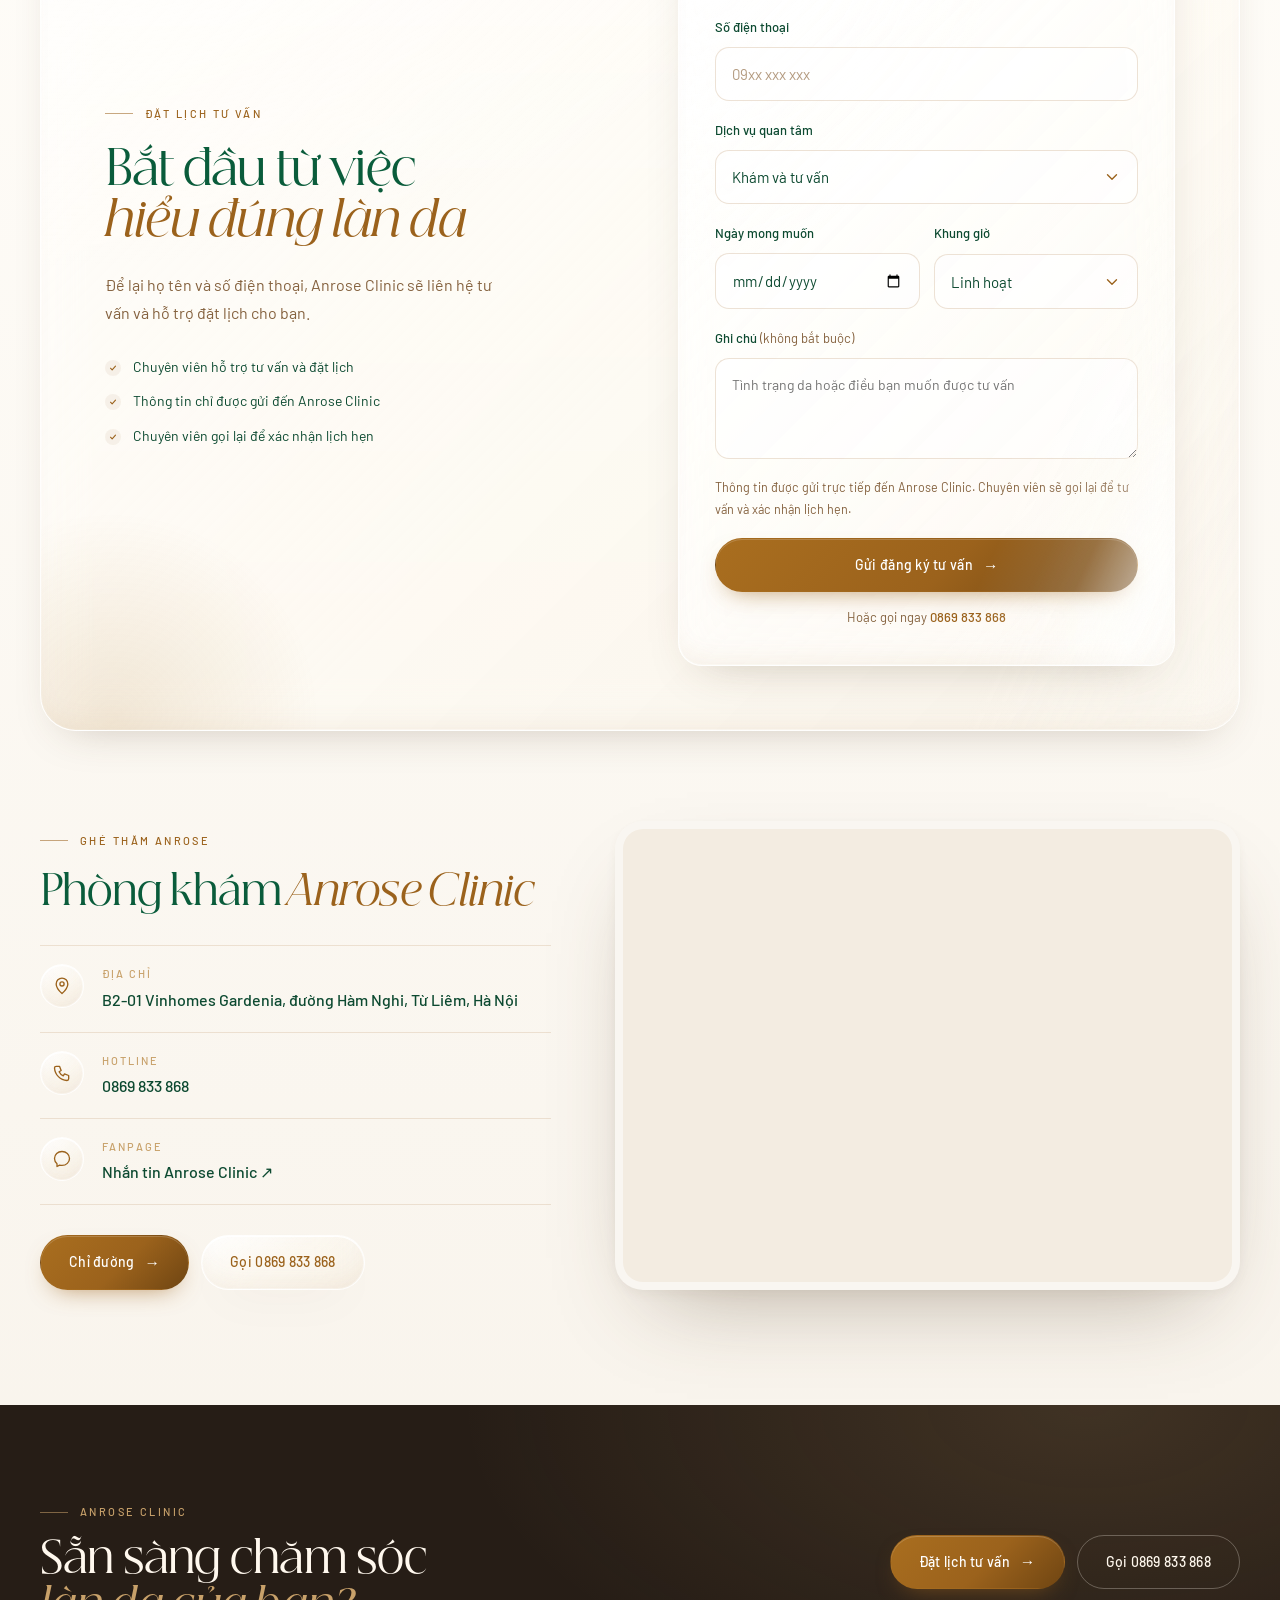
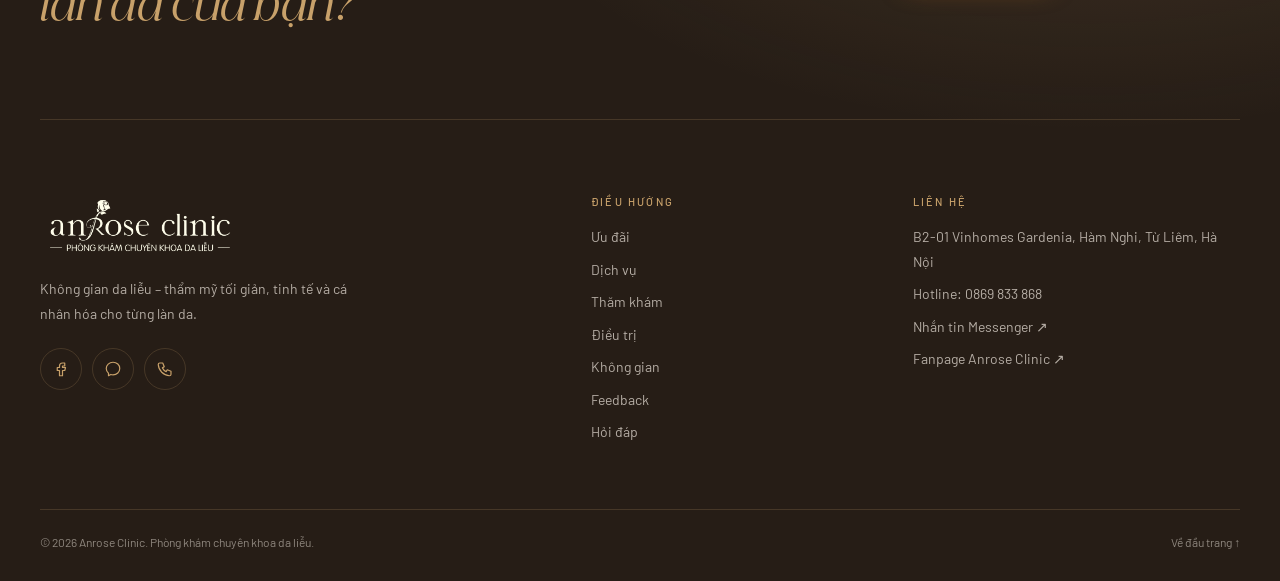
==== commit 85afee95: "fix: calmer, more editorial photo sliders The single full-width photo in a thick glass frame with a " ====
--- a/index.html
+++ b/index.html
@@ -21,7 +21,7 @@
   <link rel="preconnect" href="https://fonts.gstatic.com" crossorigin>
   <link href="https://fonts.googleapis.com/css2?family=Barlow:wght@300;400;500;600&display=swap" rel="stylesheet">
   <link rel="preload" href="assets/fonts/beautique-display-regular.otf" as="font" type="font/otf" crossorigin>
-  <link rel="stylesheet" href="styles.css?v=20261030-photo2" />
+  <link rel="stylesheet" href="styles.css?v=20261030-photo5" />
   <script>document.documentElement.classList.add('js');</script>
   <script type="application/ld+json">
   {
@@ -216,11 +216,14 @@
             </div>
           </div>
           <div class="photo-controls" hidden>
-            <div class="photo-dots" aria-hidden="true"></div>
-            <span class="photo-count" aria-live="polite"></span>
-            <div class="carousel-arrows">
+            <p class="photo-caption" aria-live="polite"></p>
+            <div class="photo-nav">
+              <span class="photo-count"><b>01</b> / 01</span>
+              <span class="photo-progress" aria-hidden="true"><span></span></span>
+              <div class="carousel-arrows">
               <button class="photo-prev" type="button" aria-label="Ảnh trước" aria-controls="consult-slides"><svg viewBox="0 0 24 24" aria-hidden="true"><path d="M15 5l-7 7 7 7"/></svg></button>
               <button class="photo-next" type="button" aria-label="Ảnh tiếp theo" aria-controls="consult-slides"><svg viewBox="0 0 24 24" aria-hidden="true"><path d="M9 5l7 7-7 7"/></svg></button>
+              </div>
             </div>
           </div>
         </div>
@@ -246,11 +249,14 @@
             </div>
           </div>
           <div class="photo-controls" hidden>
-            <div class="photo-dots" aria-hidden="true"></div>
-            <span class="photo-count" aria-live="polite"></span>
-            <div class="carousel-arrows">
+            <p class="photo-caption" aria-live="polite"></p>
+            <div class="photo-nav">
+              <span class="photo-count"><b>01</b> / 01</span>
+              <span class="photo-progress" aria-hidden="true"><span></span></span>
+              <div class="carousel-arrows">
               <button class="photo-prev" type="button" aria-label="Ảnh trước" aria-controls="treatment-slides"><svg viewBox="0 0 24 24" aria-hidden="true"><path d="M15 5l-7 7 7 7"/></svg></button>
               <button class="photo-next" type="button" aria-label="Ảnh tiếp theo" aria-controls="treatment-slides"><svg viewBox="0 0 24 24" aria-hidden="true"><path d="M9 5l7 7-7 7"/></svg></button>
+              </div>
             </div>
           </div>
         </div>
@@ -270,11 +276,14 @@
             </div>
           </div>
           <div class="photo-controls" hidden>
-            <div class="photo-dots" aria-hidden="true"></div>
-            <span class="photo-count" aria-live="polite"></span>
-            <div class="carousel-arrows">
+            <p class="photo-caption" aria-live="polite"></p>
+            <div class="photo-nav">
+              <span class="photo-count"><b>01</b> / 01</span>
+              <span class="photo-progress" aria-hidden="true"><span></span></span>
+              <div class="carousel-arrows">
               <button class="photo-prev" type="button" aria-label="Ảnh trước" aria-controls="space-slides"><svg viewBox="0 0 24 24" aria-hidden="true"><path d="M15 5l-7 7 7 7"/></svg></button>
               <button class="photo-next" type="button" aria-label="Ảnh tiếp theo" aria-controls="space-slides"><svg viewBox="0 0 24 24" aria-hidden="true"><path d="M9 5l7 7-7 7"/></svg></button>
+              </div>
             </div>
           </div>
         </div>
@@ -434,6 +443,6 @@
     <div class="lightbox-inner"><img class="lightbox-image" src="" alt="" /><p class="lightbox-caption"></p></div>
     <button class="lightbox-nav lightbox-next" type="button" aria-label="Ảnh tiếp theo"><svg viewBox="0 0 24 24" aria-hidden="true"><path d="M9 5l7 7-7 7"/></svg></button>
   </div>
-  <script src="script.js?v=20261030-photo2"></script>
+  <script src="script.js?v=20261030-photo5"></script>
 </body>
 </html>
--- a/styles.css
+++ b/styles.css
@@ -249,26 +249,34 @@
 
 
 /* ---------- Photo sliders ---------- */
-/* One photo at a time inside a glass frame; autoplay every 5s, shown by the filling dot. */
-.photo-slider { --photo-ratio: 4 / 3; min-width: 0; max-width: 980px; margin-inline: auto; }
-.photo-slider.is-square { --photo-ratio: 1 / 1; max-width: none; margin: 0; }
-.photo-stage { position: relative; padding: 10px; border-radius: 32px; }
-.photo-rail { display: flex; overflow-x: auto; scroll-snap-type: x mandatory; scrollbar-width: none; overscroll-behavior-x: contain; border-radius: 24px; outline: none; }
+/* Editorial carousel: the current photo sits centred, its neighbours peek in smaller and faded.
+   Autoplay every 5s; the thin line next to the counter is the timer. */
+.photo-slider { --photo-ratio: 4 / 3; --slide-w: min(820px, 62cqw); --slide-gap: 28px; min-width: 0; }
+.photo-slider.is-square { --photo-ratio: 1 / 1; --slide-w: 86cqw; --slide-gap: 16px; }
+/* Slide widths are measured against the stage (cqw), so padding and flex-basis agree. */
+.photo-stage { container-type: inline-size; }
+.photo-slider:not(.is-square) .photo-stage { margin-inline: calc(50% - 50vw); }
+.photo-rail { position: relative; display: flex; gap: var(--slide-gap); overflow-x: auto; scroll-snap-type: x mandatory; scrollbar-width: none; overscroll-behavior-x: contain; margin-block: -14px -60px; padding: 14px calc((100% - var(--slide-w)) / 2) 60px; outline: none; }
 .photo-rail::-webkit-scrollbar { display: none; }
 .photo-rail.is-dragging { scroll-snap-type: none; cursor: grabbing; }
-.photo-slide { flex: 0 0 100%; min-width: 0; border-radius: 0; scroll-snap-align: start; scroll-snap-stop: always; }
-.photo-slide img { aspect-ratio: var(--photo-ratio); height: auto; max-height: 68vh; object-fit: cover; user-select: none; -webkit-user-drag: none; }
-.photo-controls { display: flex; align-items: center; gap: 20px; margin-top: 18px; padding-inline: 6px; }
+.photo-slide { flex: 0 0 var(--slide-w); min-width: 0; border-radius: var(--radius-lg); box-shadow: var(--shadow); scroll-snap-align: center; scroll-snap-stop: always; transition: transform 1s var(--ease), opacity 1s var(--ease), box-shadow 1s var(--ease); }
+.js .photo-slide:not(.is-current) { transform: scale(.9); opacity: .38; box-shadow: none; }
+.photo-slide img { aspect-ratio: var(--photo-ratio); height: auto; max-height: 64vh; object-fit: cover; user-select: none; -webkit-user-drag: none; }
+.photo-controls { display: flex; align-items: center; justify-content: space-between; gap: 16px 32px; margin: 28px auto 0; position: relative; }
+.photo-slider:not(.is-square) .photo-controls { max-width: min(820px, 62vw); }
+.photo-slider.is-square .photo-controls { padding-inline: 7%; }
 .photo-controls[hidden] { display: none; }
-.photo-dots { display: flex; flex: 1; flex-wrap: wrap; align-items: center; gap: 8px; }
-.photo-dots span { position: relative; overflow: hidden; width: 8px; height: 8px; border-radius: 999px; background: var(--sand); cursor: pointer; transition: width .6s var(--ease), background-color .3s; }
-.photo-dots span.is-active { width: 40px; background: rgba(155,98,28,.16); }
-.photo-dots i { position: absolute; inset: 0 auto 0 0; width: 0; border-radius: inherit; background: linear-gradient(90deg, var(--champagne), var(--brown)); }
-.photo-dots span.is-active i { width: 100%; }
-.photo-slider.is-autoplay .photo-dots span.is-active i { animation: photo-timer 5s linear both; }
-.photo-slider.is-paused .photo-dots span.is-active i,.lightbox-open .photo-slider.is-autoplay .photo-dots span.is-active i { animation-play-state: paused; }
+.photo-caption { flex: 1; min-width: 0; margin: 0; font-family: var(--serif); font-style: italic; font-size: 19px; line-height: 1.35; color: var(--brown); transition: opacity .4s var(--ease), transform .4s var(--ease); }
+.photo-caption.is-swapping { opacity: 0; transform: translateY(6px); }
+.photo-nav { display: flex; align-items: center; gap: 18px; flex-shrink: 0; }
+.photo-count { color: var(--muted); font-size: 13px; letter-spacing: .08em; font-variant-numeric: tabular-nums lining-nums; white-space: nowrap; }
+.photo-count b { font-family: var(--serif); font-size: 26px; font-weight: 400; letter-spacing: 0; color: var(--green); margin-right: 2px; }
+.photo-progress { position: relative; width: 96px; height: 1px; background: var(--line); }
+.photo-progress span { position: absolute; inset: -0.5px auto -0.5px 0; width: 100%; background: linear-gradient(90deg, var(--champagne), var(--brown)); }
+.photo-slider.is-autoplay .photo-progress span { animation: photo-timer 5s linear both; }
+.photo-slider.is-autoplay.is-paused .photo-progress span,.lightbox-open .photo-slider.is-autoplay .photo-progress span { animation-play-state: paused; }
 @keyframes photo-timer { from { width: 0; } to { width: 100%; } }
-.photo-count { color: var(--champagne); font-size: 12px; letter-spacing: .16em; font-variant-numeric: tabular-nums; }
+.photo-nav .carousel-arrows button { width: 44px; height: 44px; }
 .space-caption { z-index: 1; }
 
 /* ---------- Space ---------- */
@@ -427,7 +435,7 @@
 
 
 /* ---------- Glassmorphism ---------- */
-.nav-wrap,.site-header.is-scrolled .nav-wrap,.campaign-stage,.photo-stage,.service-card,.technology-carousel,.hero-glass-stack,.space-caption,.consult-shell,.contact-form,.faq-item,.faq-item[open],.back-to-top,.carousel-arrows button,.btn-ghost,.menu-toggle,.campaign-badge,.visit-icon {
+.nav-wrap,.site-header.is-scrolled .nav-wrap,.campaign-stage,.service-card,.technology-carousel,.hero-glass-stack,.space-caption,.consult-shell,.contact-form,.faq-item,.faq-item[open],.back-to-top,.carousel-arrows button,.btn-ghost,.menu-toggle,.campaign-badge,.visit-icon {
   background: var(--glass);
   -webkit-backdrop-filter: var(--glass-blur);
   backdrop-filter: var(--glass-blur);
@@ -436,18 +444,18 @@
 }
 /* Light sweep: a diagonal reflection crosses each glass frame once as it appears, and again on hover. */
 .service-card,.technology-carousel,.faq-item { position: relative; }
-.campaign-stage::after,.photo-stage::after,.service-card::after,.technology-carousel::after,.hero-glass-stack::after,.space-caption::after,.consult-shell::after,.contact-form::after,.faq-item::after {
+.campaign-stage::after,.service-card::after,.technology-carousel::after,.hero-glass-stack::after,.space-caption::after,.consult-shell::after,.contact-form::after,.faq-item::after {
   content: ''; position: absolute; inset: 0; z-index: 2; border-radius: inherit; pointer-events: none;
   background: linear-gradient(115deg, transparent 38%, rgba(255,255,255,.16) 44%, rgba(255,255,255,.62) 49%, rgba(255,255,255,.16) 54%, transparent 60%) 100% 0 / 260% 100% no-repeat;
 }
 :is(.campaign-stage,.technology-carousel,.consult-shell).is-visible::after,
-.is-visible :is(.photo-stage,.service-card,.hero-glass-stack,.space-caption,.contact-form,.faq-item)::after { animation: glass-sheen 1.6s var(--ease-in-out) .55s both; }
+.is-visible :is(.service-card,.hero-glass-stack,.space-caption,.contact-form,.faq-item)::after { animation: glass-sheen 1.6s var(--ease-in-out) .55s both; }
 .is-visible :is(.service-card,.faq-item):nth-child(2)::after { animation-delay: .7s; }
 .is-visible :is(.service-card,.faq-item):nth-child(3)::after { animation-delay: .85s; }
 .is-visible :is(.service-card,.faq-item):nth-child(n+4)::after { animation-delay: 1s; }
 @keyframes glass-sheen { from { background-position: 100% 0; } to { background-position: 0 0; } }
 @media (hover:hover) {
-  :is(.campaign-stage,.photo-stage,.service-card,.technology-carousel,.hero-glass-stack,.space-caption,.consult-shell,.contact-form,.faq-item):hover::after { background-position: 0 0; transition: background-position 1.1s var(--ease-in-out); }
+  :is(.campaign-stage,.service-card,.technology-carousel,.hero-glass-stack,.space-caption,.consult-shell,.contact-form,.faq-item):hover::after { background-position: 0 0; transition: background-position 1.1s var(--ease-in-out); }
 }
 /* Surfaces with small text or form fields get a denser frost so the copy stays easy to read. */
 .site-header.is-scrolled .nav-wrap,.contact-form,.faq-item[open],.hero-glass-stack,.space-caption,.campaign-badge { background: var(--glass-strong); }
@@ -576,11 +584,13 @@
   .check-list li { font-size: 14.5px; }
   .consultation-copy h3 { font-size: 30px; }
   .media-card { border-radius: 16px; }
-  .photo-slider { --photo-ratio: 1 / 1; }
-  .photo-stage { padding: 6px; border-radius: 24px; }
-  .photo-rail { border-radius: 18px; }
-  .photo-slide { border-radius: 0; }
-  .photo-controls { gap: 14px; margin-top: 14px; }
+  .photo-slider,.photo-slider.is-square { --photo-ratio: 1 / 1; --slide-w: 80cqw; --slide-gap: 12px; }
+  .photo-slider.is-square .photo-stage { margin-inline: -16px; }
+  .photo-slide { border-radius: 20px; }
+  .photo-controls,.photo-slider:not(.is-square) .photo-controls,.photo-slider.is-square .photo-controls { flex-wrap: wrap; max-width: none; margin-top: 18px; padding-inline: 0; }
+  .photo-caption { flex-basis: 100%; font-size: 17px; }
+  .photo-nav { width: 100%; justify-content: space-between; }
+  .photo-progress { flex: 1; width: auto; }
   .space-caption { bottom: 14px; left: 14px; max-width: calc(100% - 28px); padding: 16px 20px; border-radius: 14px; }
   .space-caption strong { font-size: 19px; }
   .consult-shell { padding: 26px 16px 16px; border-radius: 28px; gap: 28px; }
@@ -613,7 +623,7 @@
   .lightbox-caption { font-size: 12.5px; }
 }
 @supports not ((backdrop-filter:blur(1px)) or (-webkit-backdrop-filter:blur(1px))) {
-  .nav-wrap,.site-header.is-scrolled .nav-wrap,.hero-glass-stack,.space-caption,.main-nav,.campaign-stage,.photo-stage,.service-card,.technology-carousel,.consult-shell,.contact-form,.faq-item,.back-to-top,.carousel-arrows button,.btn-ghost,.menu-toggle,.campaign-badge,.visit-icon,.mobile-bar { background: #fffdf9; }
+  .nav-wrap,.site-header.is-scrolled .nav-wrap,.hero-glass-stack,.space-caption,.main-nav,.campaign-stage,.service-card,.technology-carousel,.consult-shell,.contact-form,.faq-item,.back-to-top,.carousel-arrows button,.btn-ghost,.menu-toggle,.campaign-badge,.visit-icon,.mobile-bar { background: #fffdf9; }
 }
 @media (prefers-reduced-motion:reduce) {
   html { scroll-behavior: auto; }
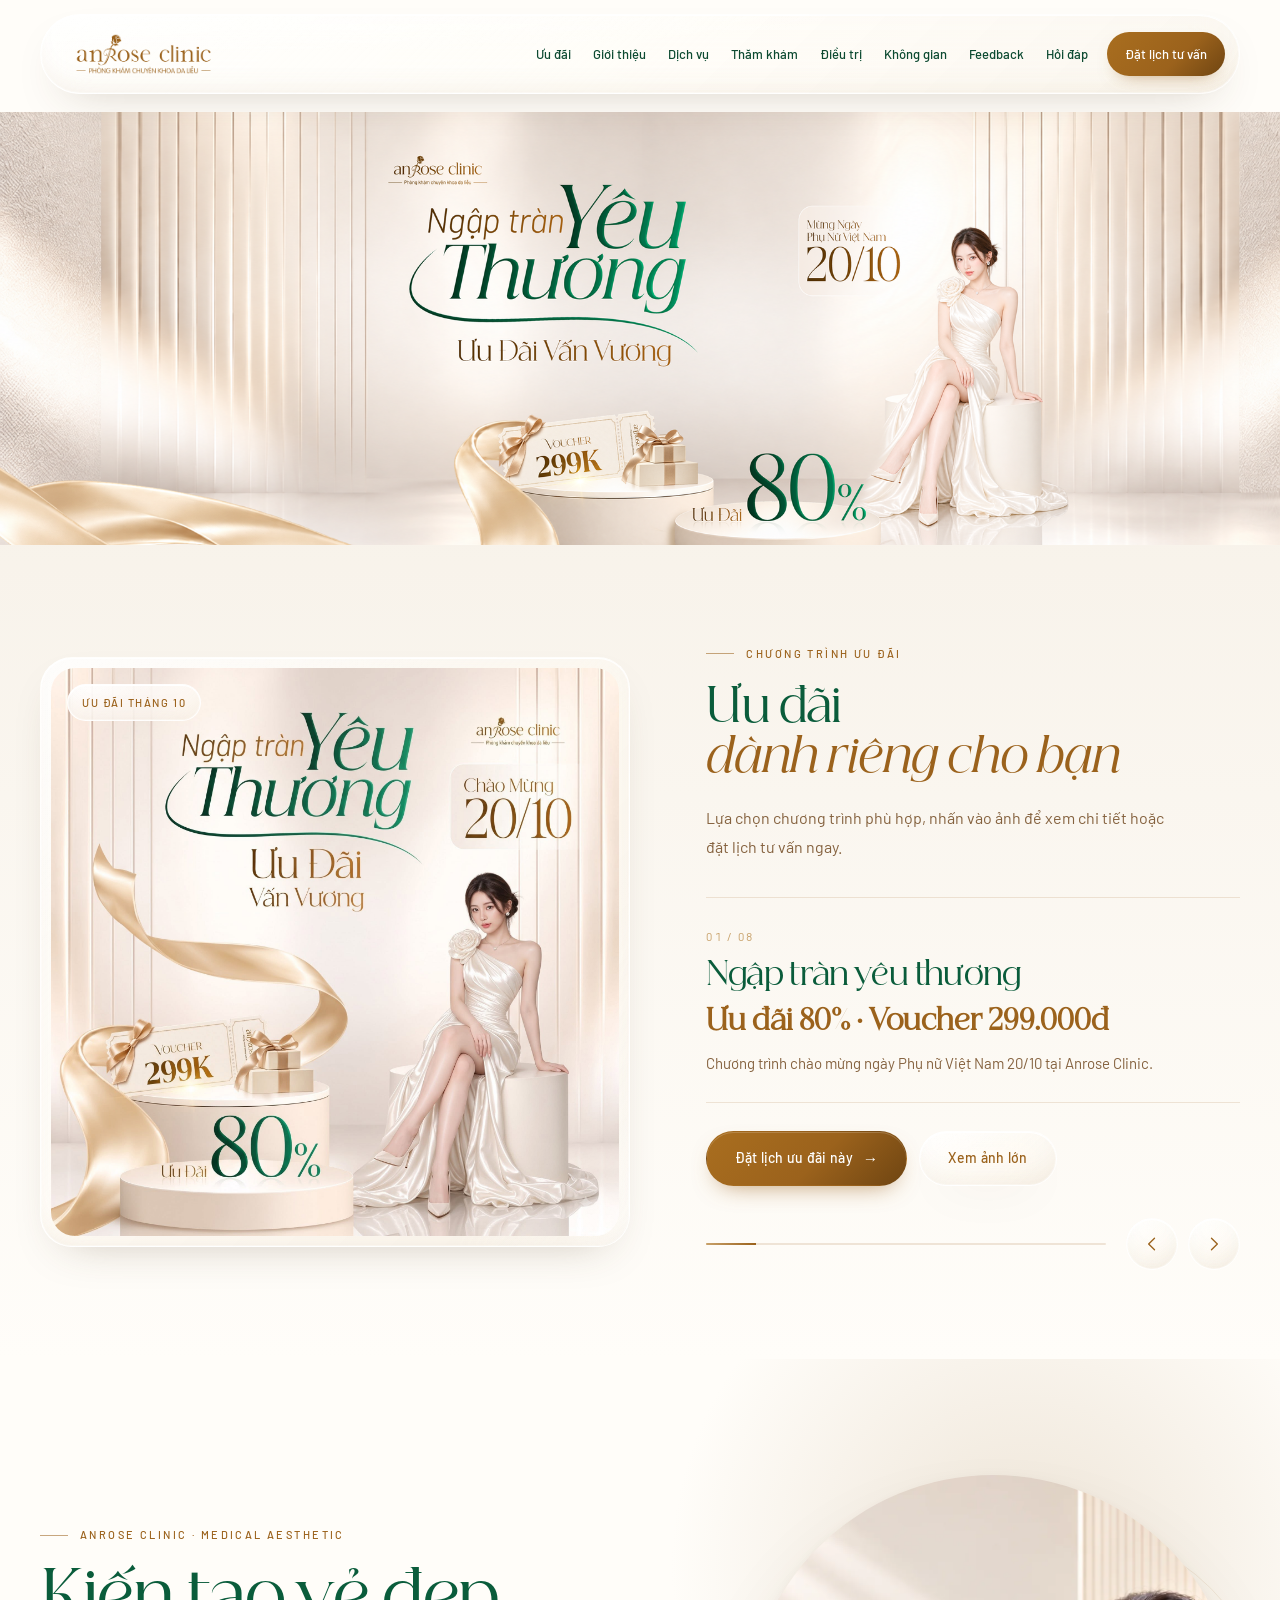
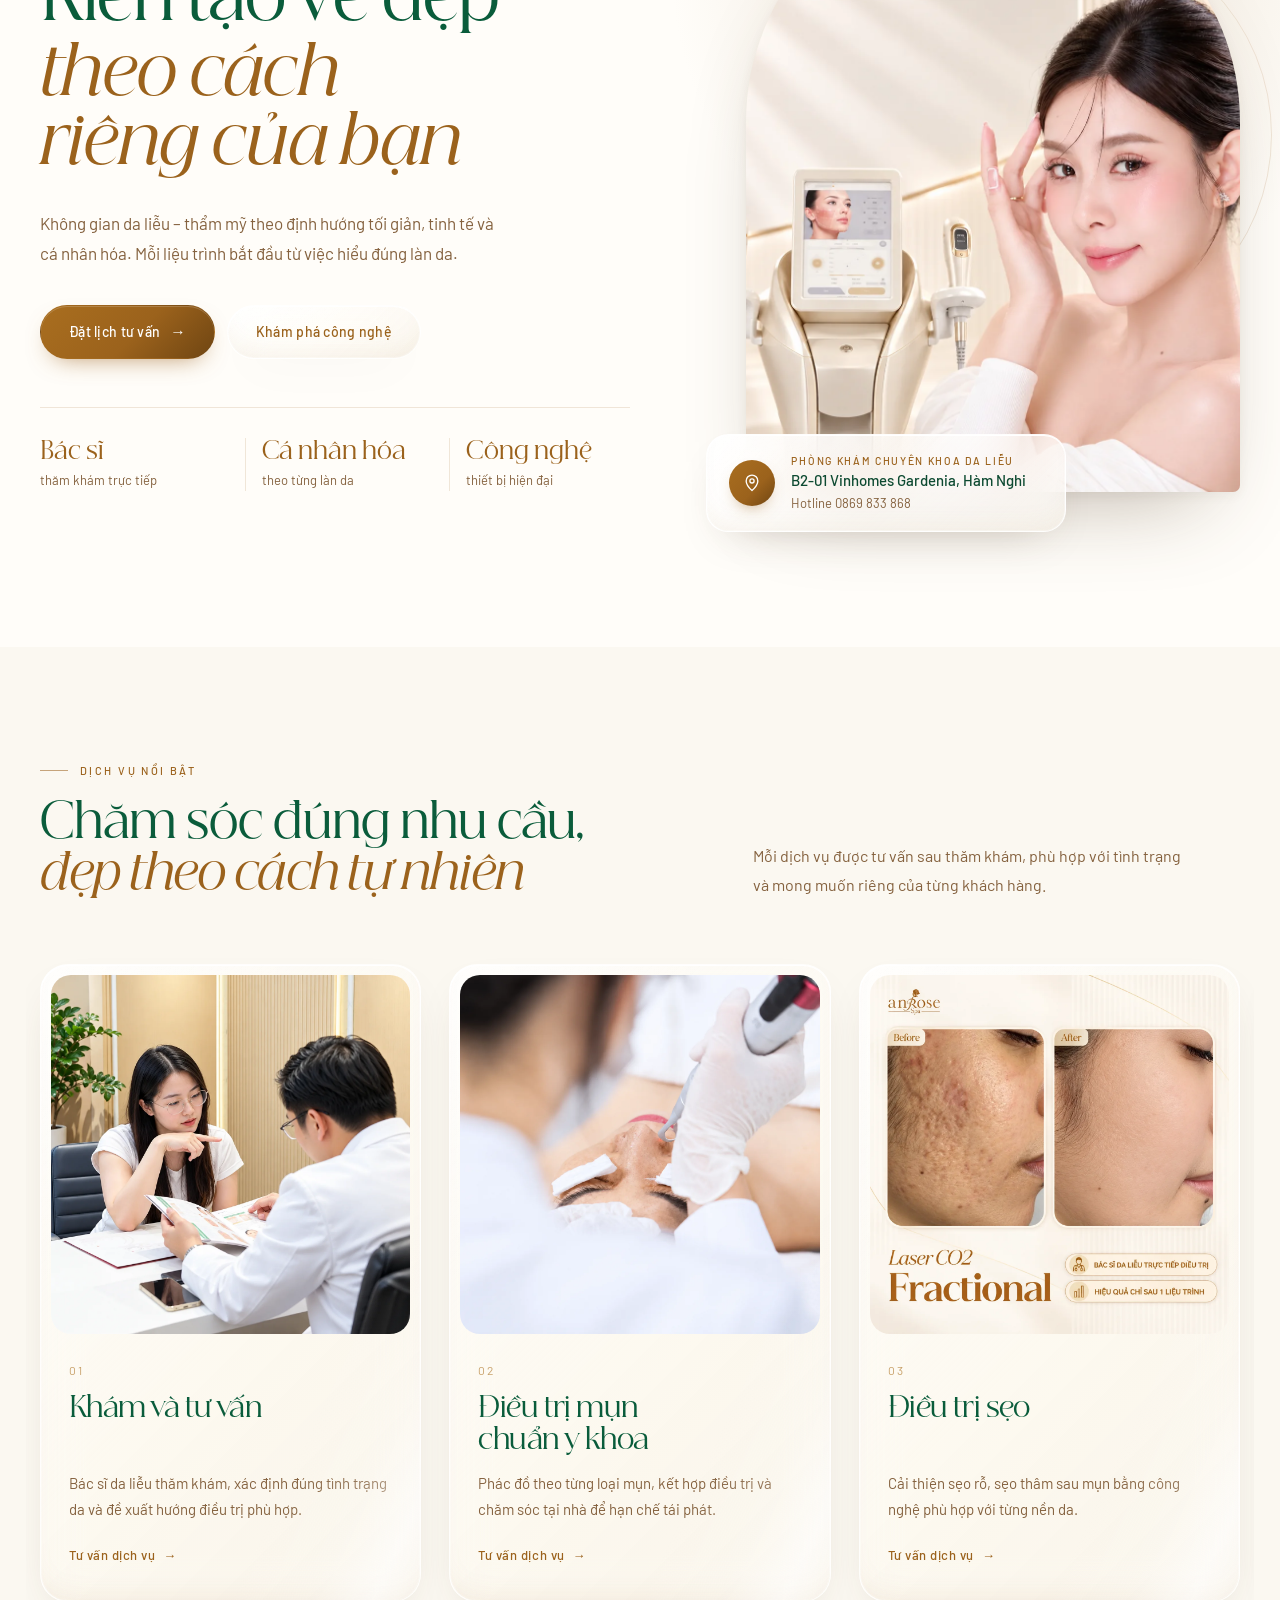
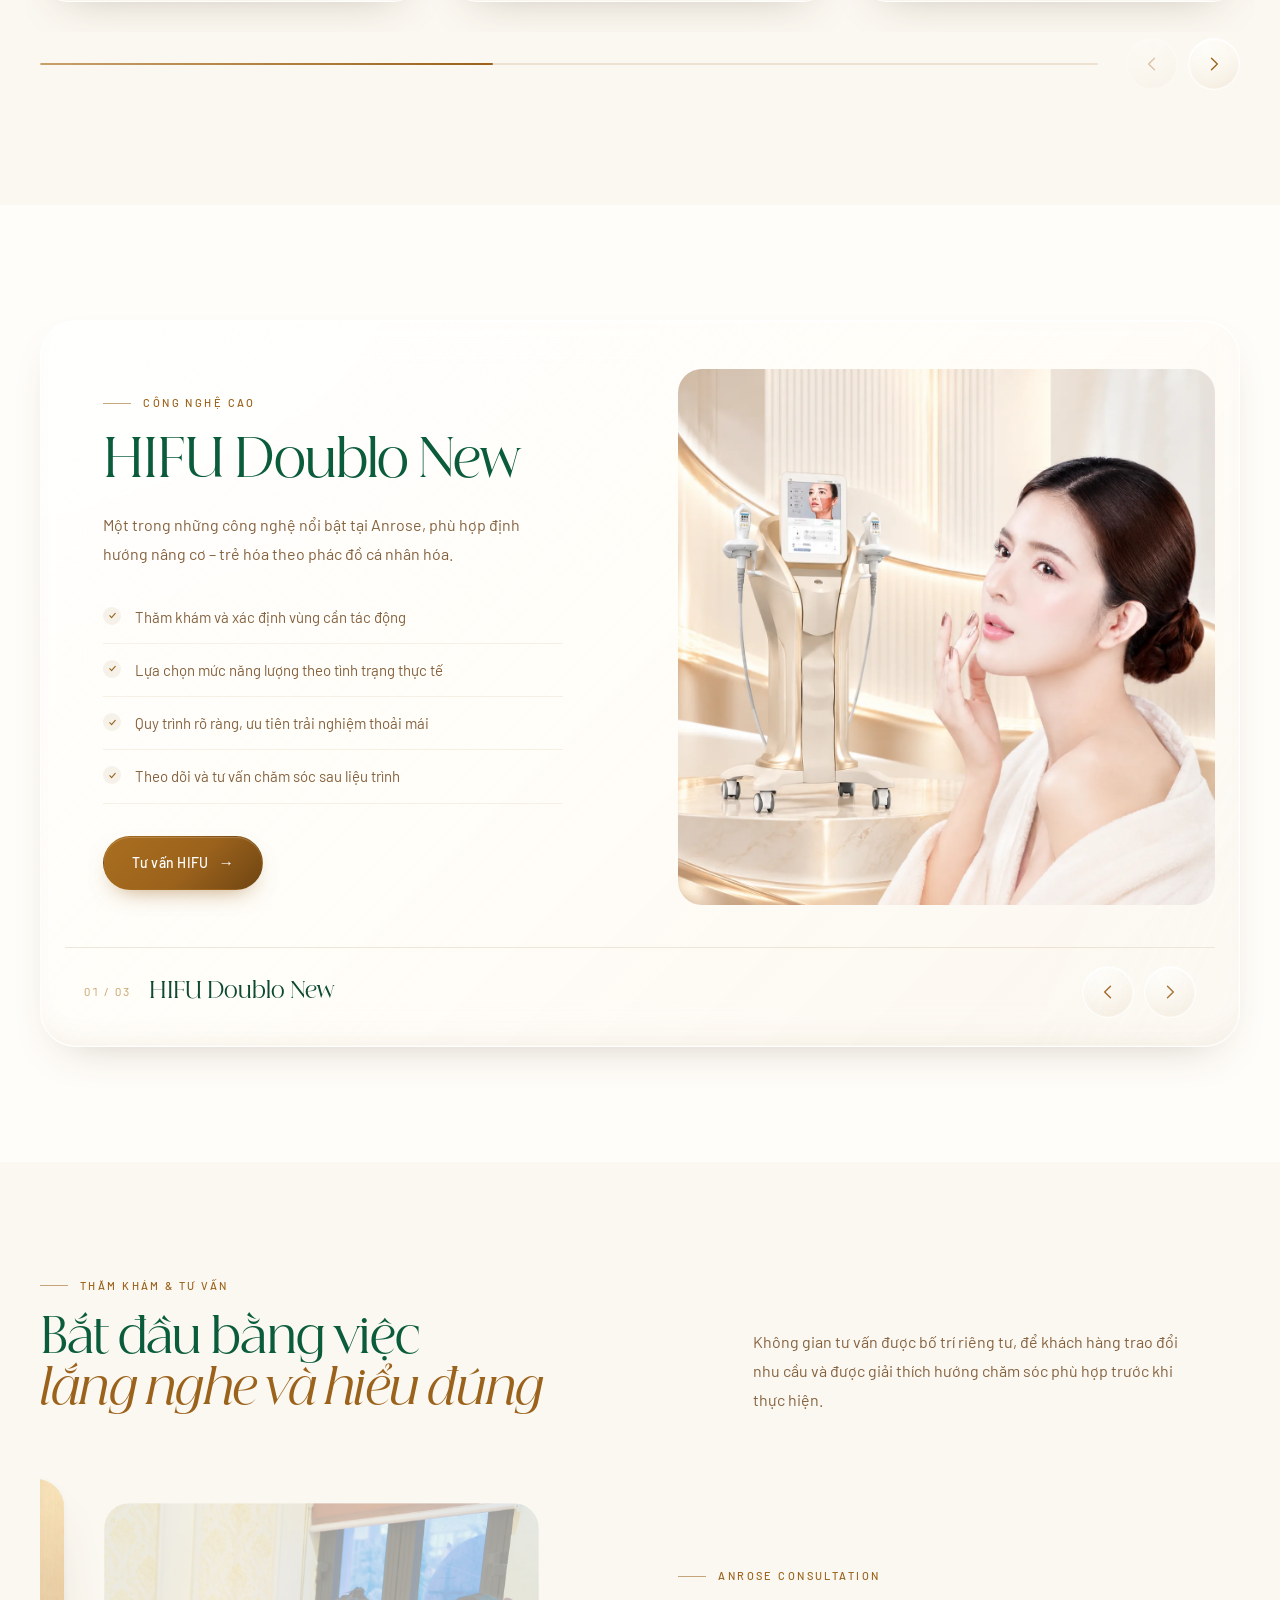
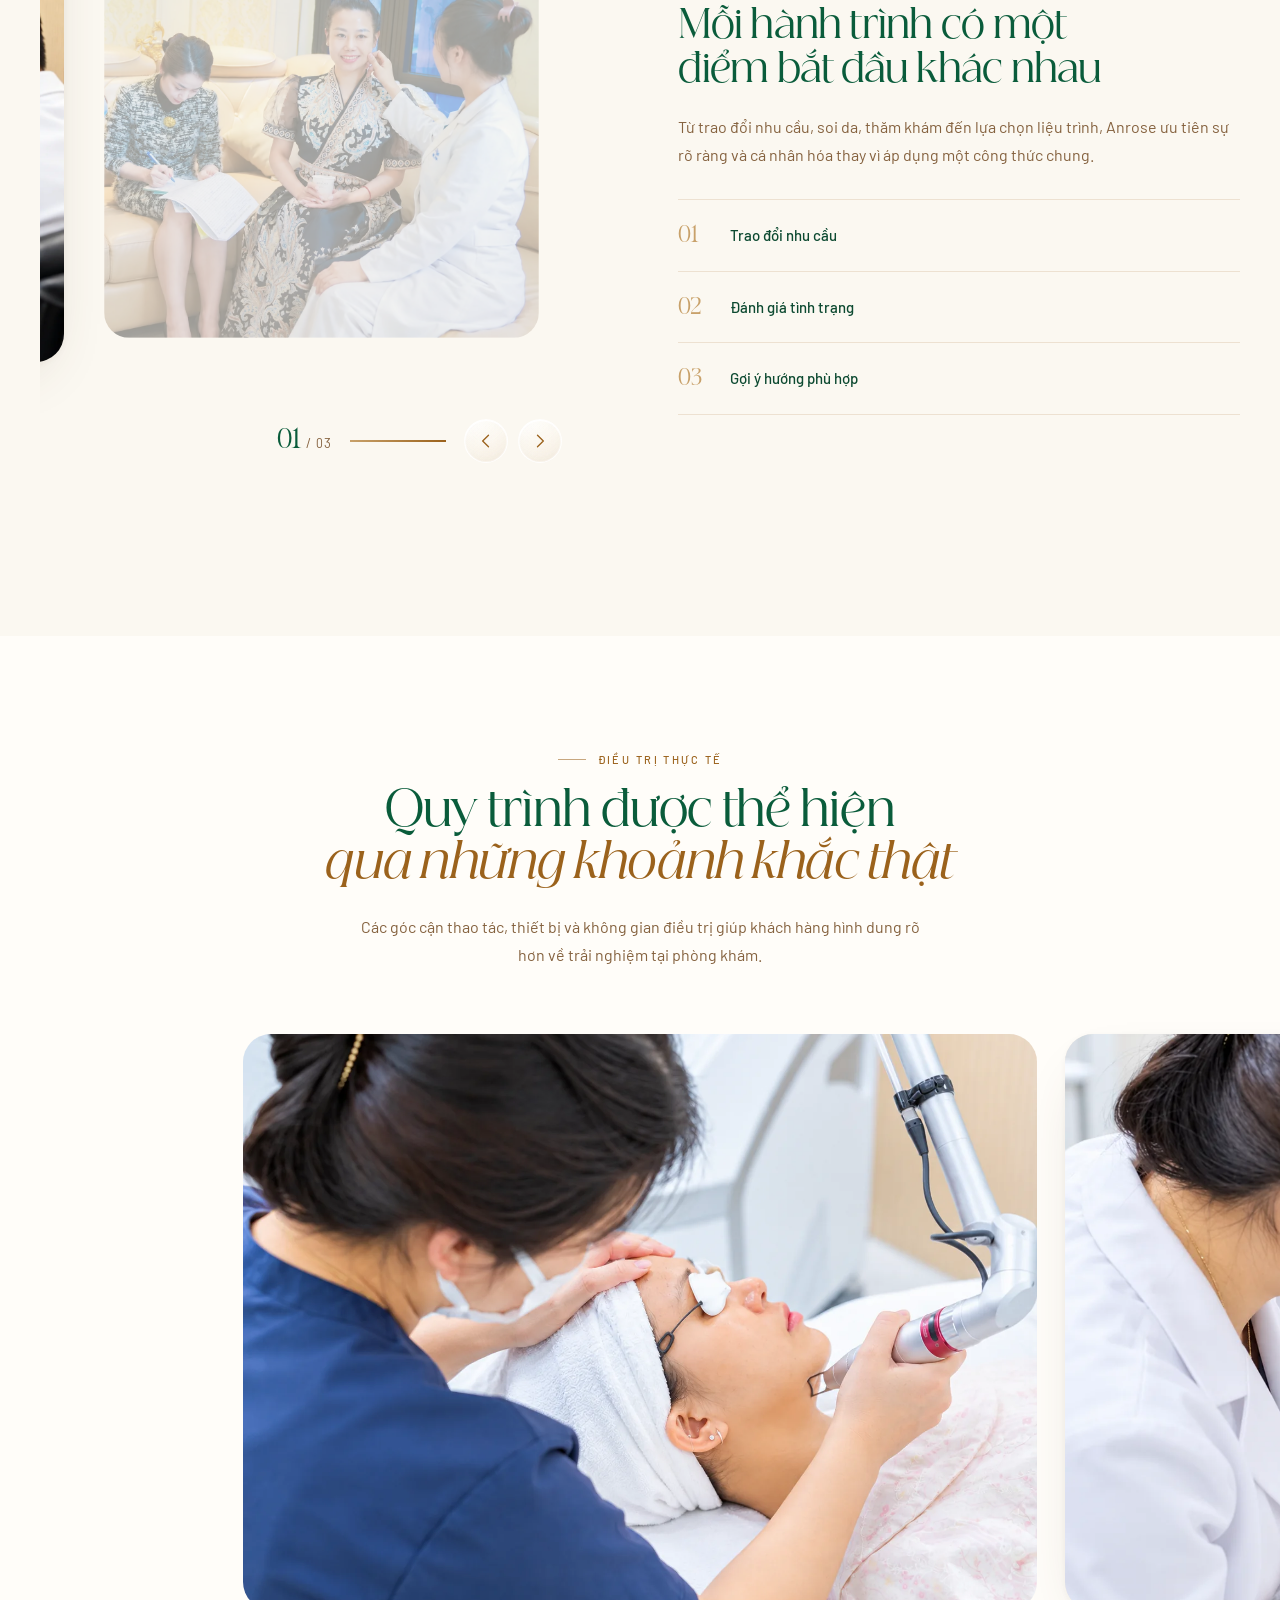
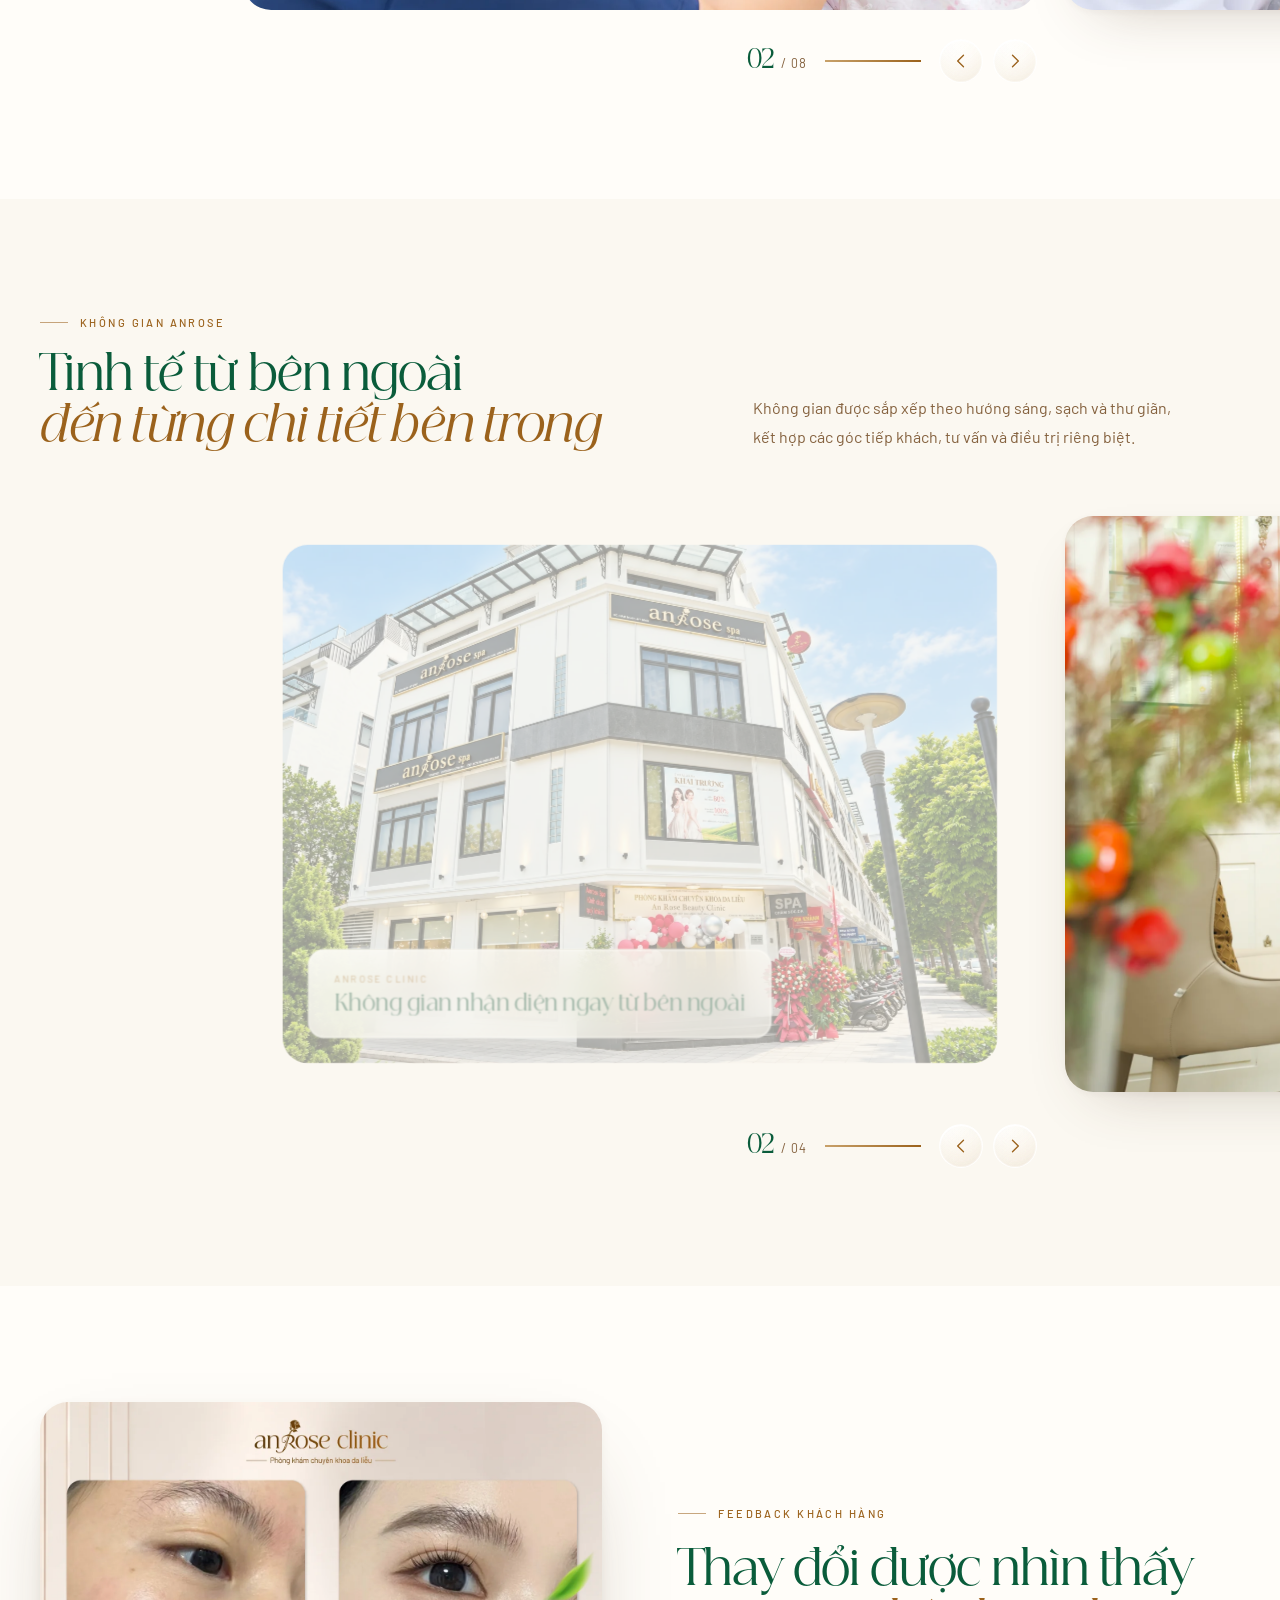
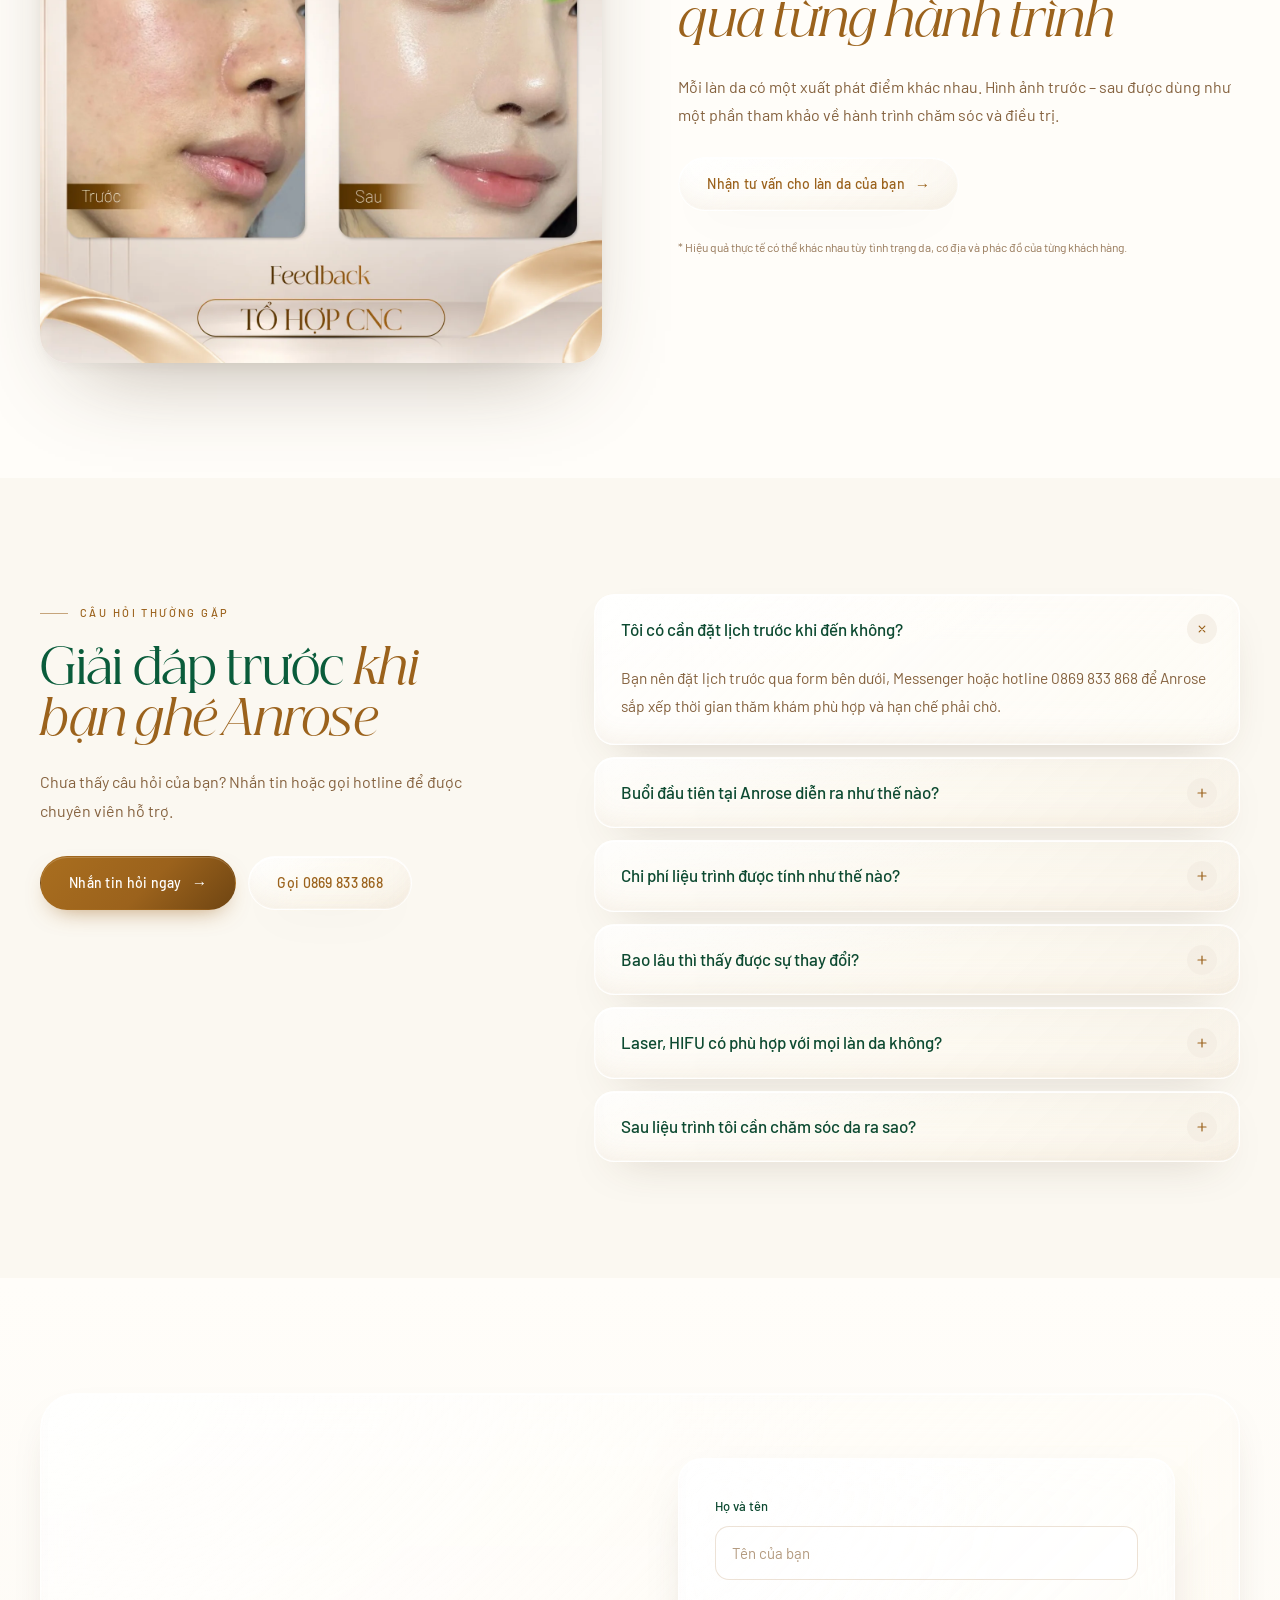
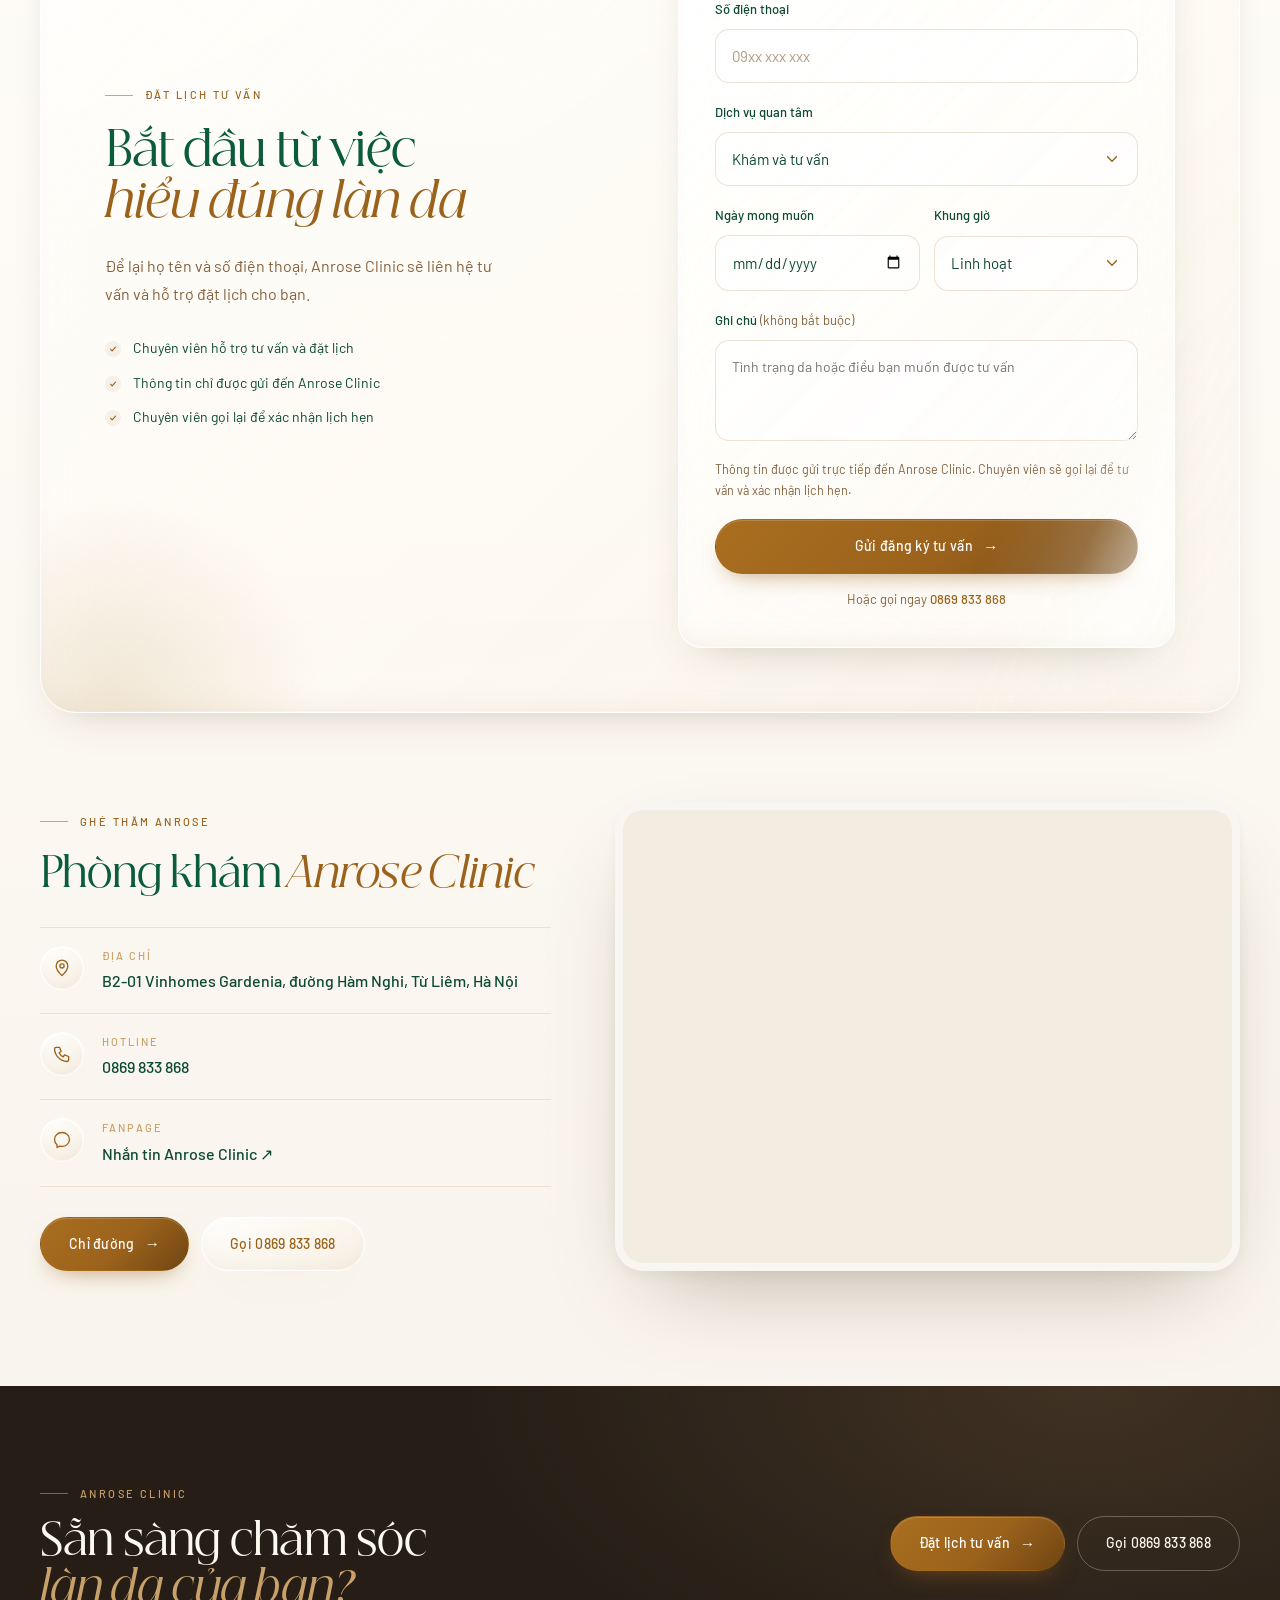
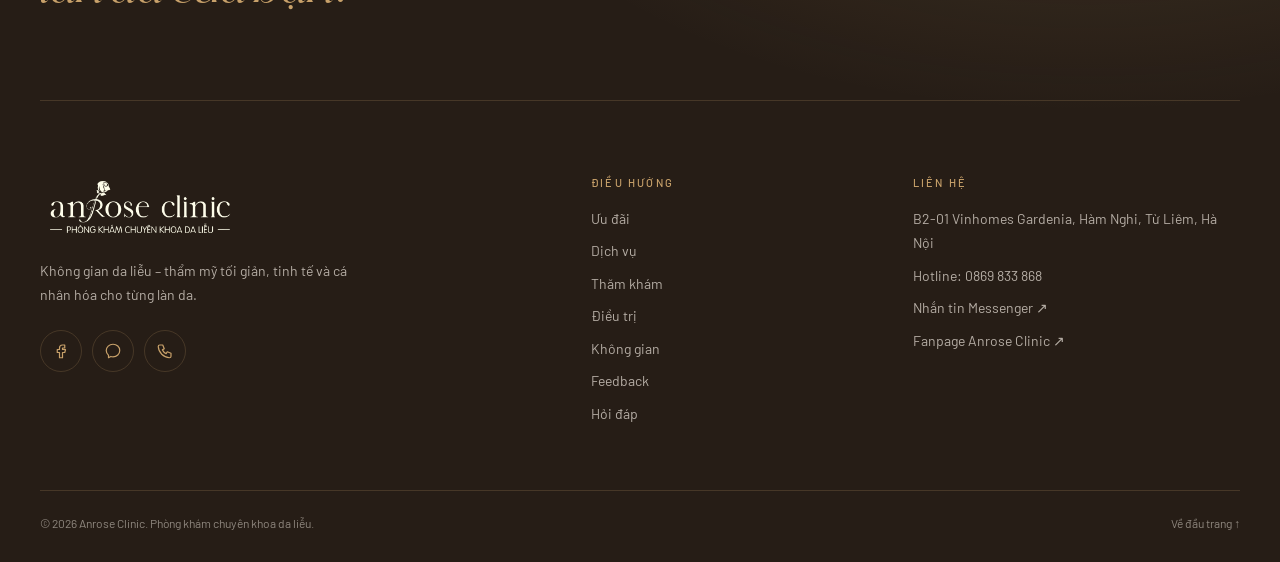
==== commit f3b2aefe: "style: FAQ questions in Barlow Questions in the FAQ now use the body font (Barlow 500, 17px; 16px on" ====
--- a/index.html
+++ b/index.html
@@ -21,7 +21,7 @@
   <link rel="preconnect" href="https://fonts.gstatic.com" crossorigin>
   <link href="https://fonts.googleapis.com/css2?family=Barlow:wght@300;400;500;600&display=swap" rel="stylesheet">
   <link rel="preload" href="assets/fonts/beautique-display-regular.otf" as="font" type="font/otf" crossorigin>
-  <link rel="stylesheet" href="styles.css?v=20261030-photo5" />
+  <link rel="stylesheet" href="styles.css?v=20261030-faq1" />
   <script>document.documentElement.classList.add('js');</script>
   <script type="application/ld+json">
   {
@@ -443,6 +443,6 @@
     <div class="lightbox-inner"><img class="lightbox-image" src="" alt="" /><p class="lightbox-caption"></p></div>
     <button class="lightbox-nav lightbox-next" type="button" aria-label="Ảnh tiếp theo"><svg viewBox="0 0 24 24" aria-hidden="true"><path d="M9 5l7 7-7 7"/></svg></button>
   </div>
-  <script src="script.js?v=20261030-photo5"></script>
+  <script src="script.js?v=20261030-faq1"></script>
 </body>
 </html>
--- a/styles.css
+++ b/styles.css
@@ -341,7 +341,7 @@
 .faq-list { display: grid; gap: 12px; }
 .faq-item { border-radius: 20px; background: var(--milk); border: 1px solid rgba(255,255,255,.9); box-shadow: var(--shadow-sm); transition: box-shadow .5s var(--ease), background-color .3s; }
 .faq-item[open] { background: #fff; box-shadow: var(--shadow); }
-.faq-item summary { position: relative; display: block; padding: 22px 64px 22px 26px; list-style: none; cursor: pointer; font-family: var(--serif); font-size: 22px; font-weight: 500; line-height: 1.3; color: var(--ink); transition: color .3s; }
+.faq-item summary { position: relative; display: block; padding: 22px 64px 22px 26px; list-style: none; cursor: pointer; font-family: var(--sans); font-size: 17px; font-weight: 500; line-height: 1.5; color: var(--ink); transition: color .3s; }
 .faq-item summary::-webkit-details-marker { display: none; }
 .faq-item summary::after { content: ''; position: absolute; right: 22px; top: 50%; width: 30px; height: 30px; margin-top: -15px; border-radius: 50%; background: var(--cream) url("data:image/svg+xml,%3Csvg xmlns='http://www.w3.org/2000/svg' viewBox='0 0 24 24' fill='none' stroke='%239B621C' stroke-width='1.8' stroke-linecap='round'%3E%3Cpath d='M12 6v12M6 12h12'/%3E%3C/svg%3E") center / 16px no-repeat; transition: transform .5s var(--ease), background-color .3s; }
 .faq-item[open] summary::after { transform: rotate(135deg); }
@@ -611,7 +611,7 @@
   .mobile-bar a:active { transform: scale(.97); }
   .mobile-bar svg { width: 19px; height: 19px; fill: none; stroke: currentColor; stroke-width: 1.7; stroke-linecap: round; stroke-linejoin: round; }
   .mobile-bar .mobile-bar-primary { color: #fff; border-color: transparent; background: linear-gradient(135deg, #a96e1f, var(--brown) 60%, var(--deep)); box-shadow: 0 8px 18px -10px rgba(155,98,28,.8); }
-  .faq-item summary { font-size: 19px; padding: 18px 56px 18px 20px; }
+  .faq-item summary { font-size: 16px; padding: 18px 56px 18px 20px; }
   .faq-item summary::after { right: 16px; }
   .faq-answer p { padding: 0 20px 20px; font-size: 15px; }
   .faq-contact .btn { flex: 1 1 100%; }
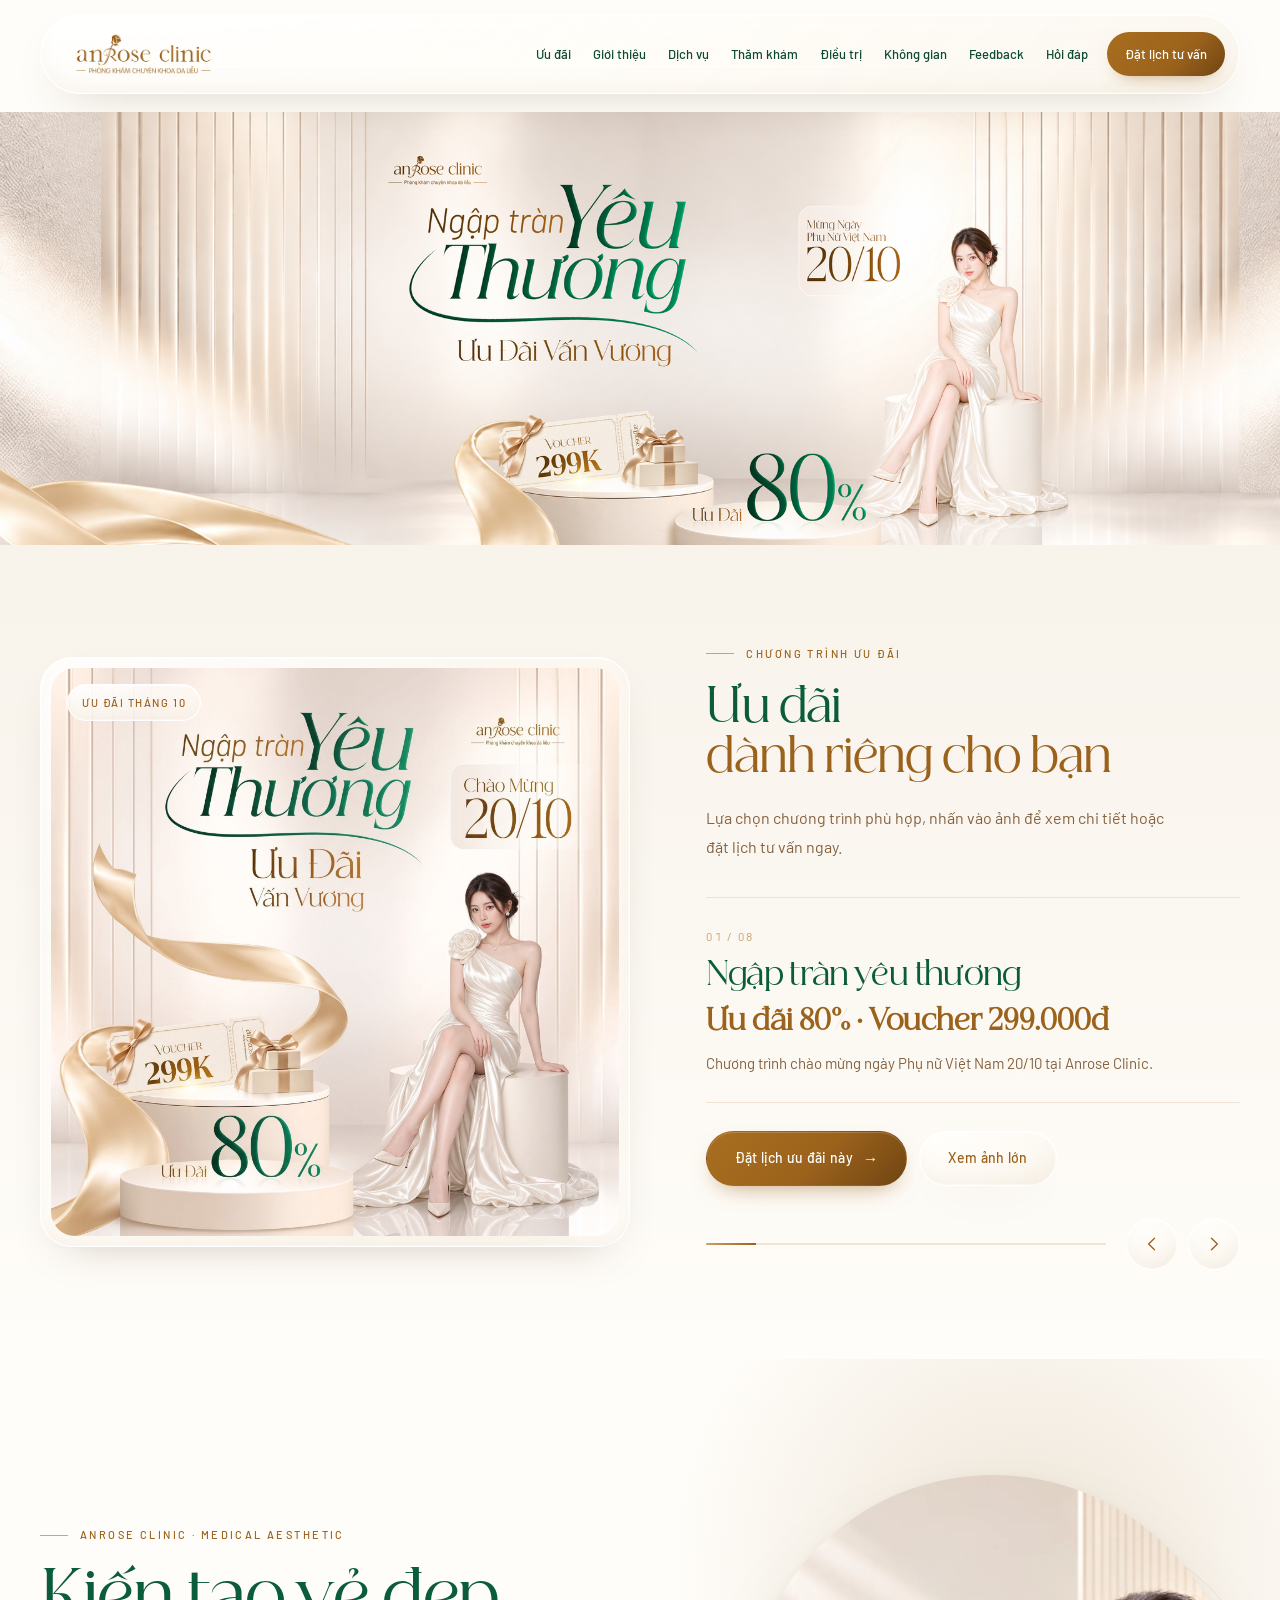
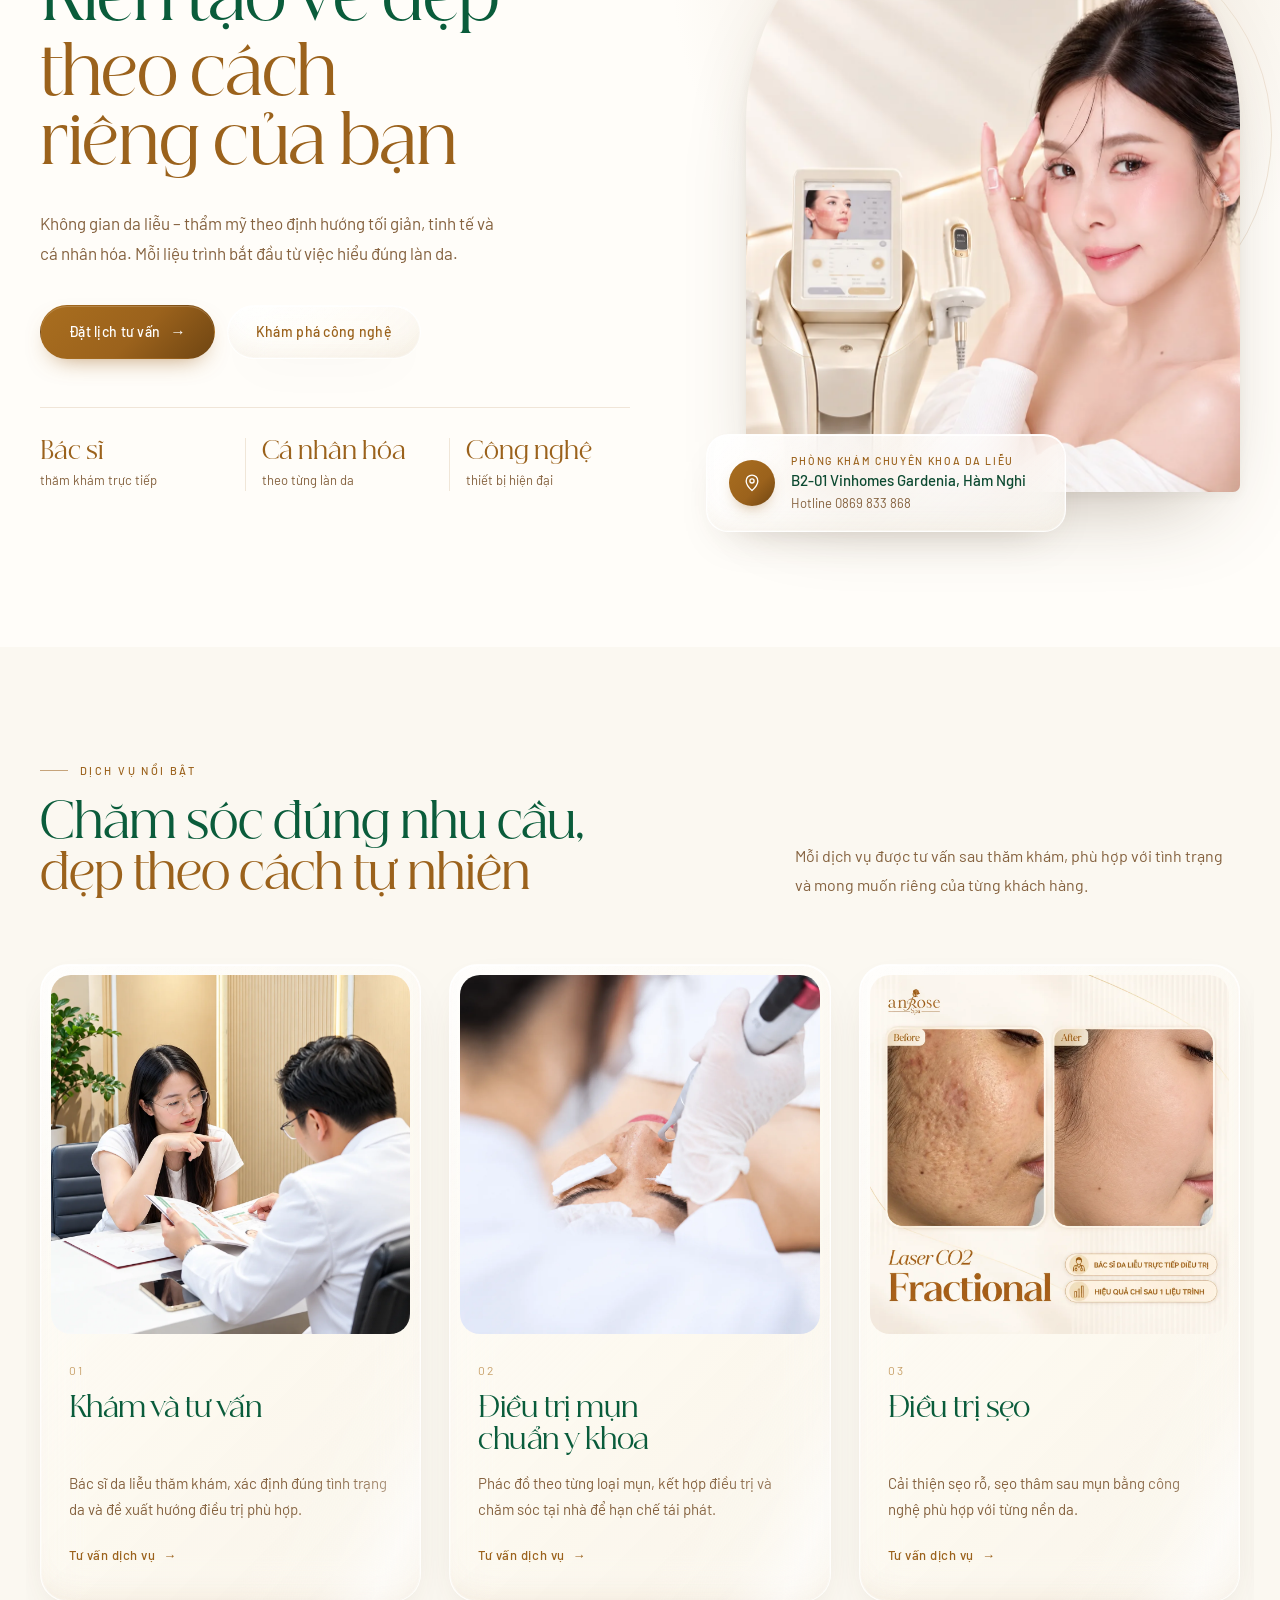
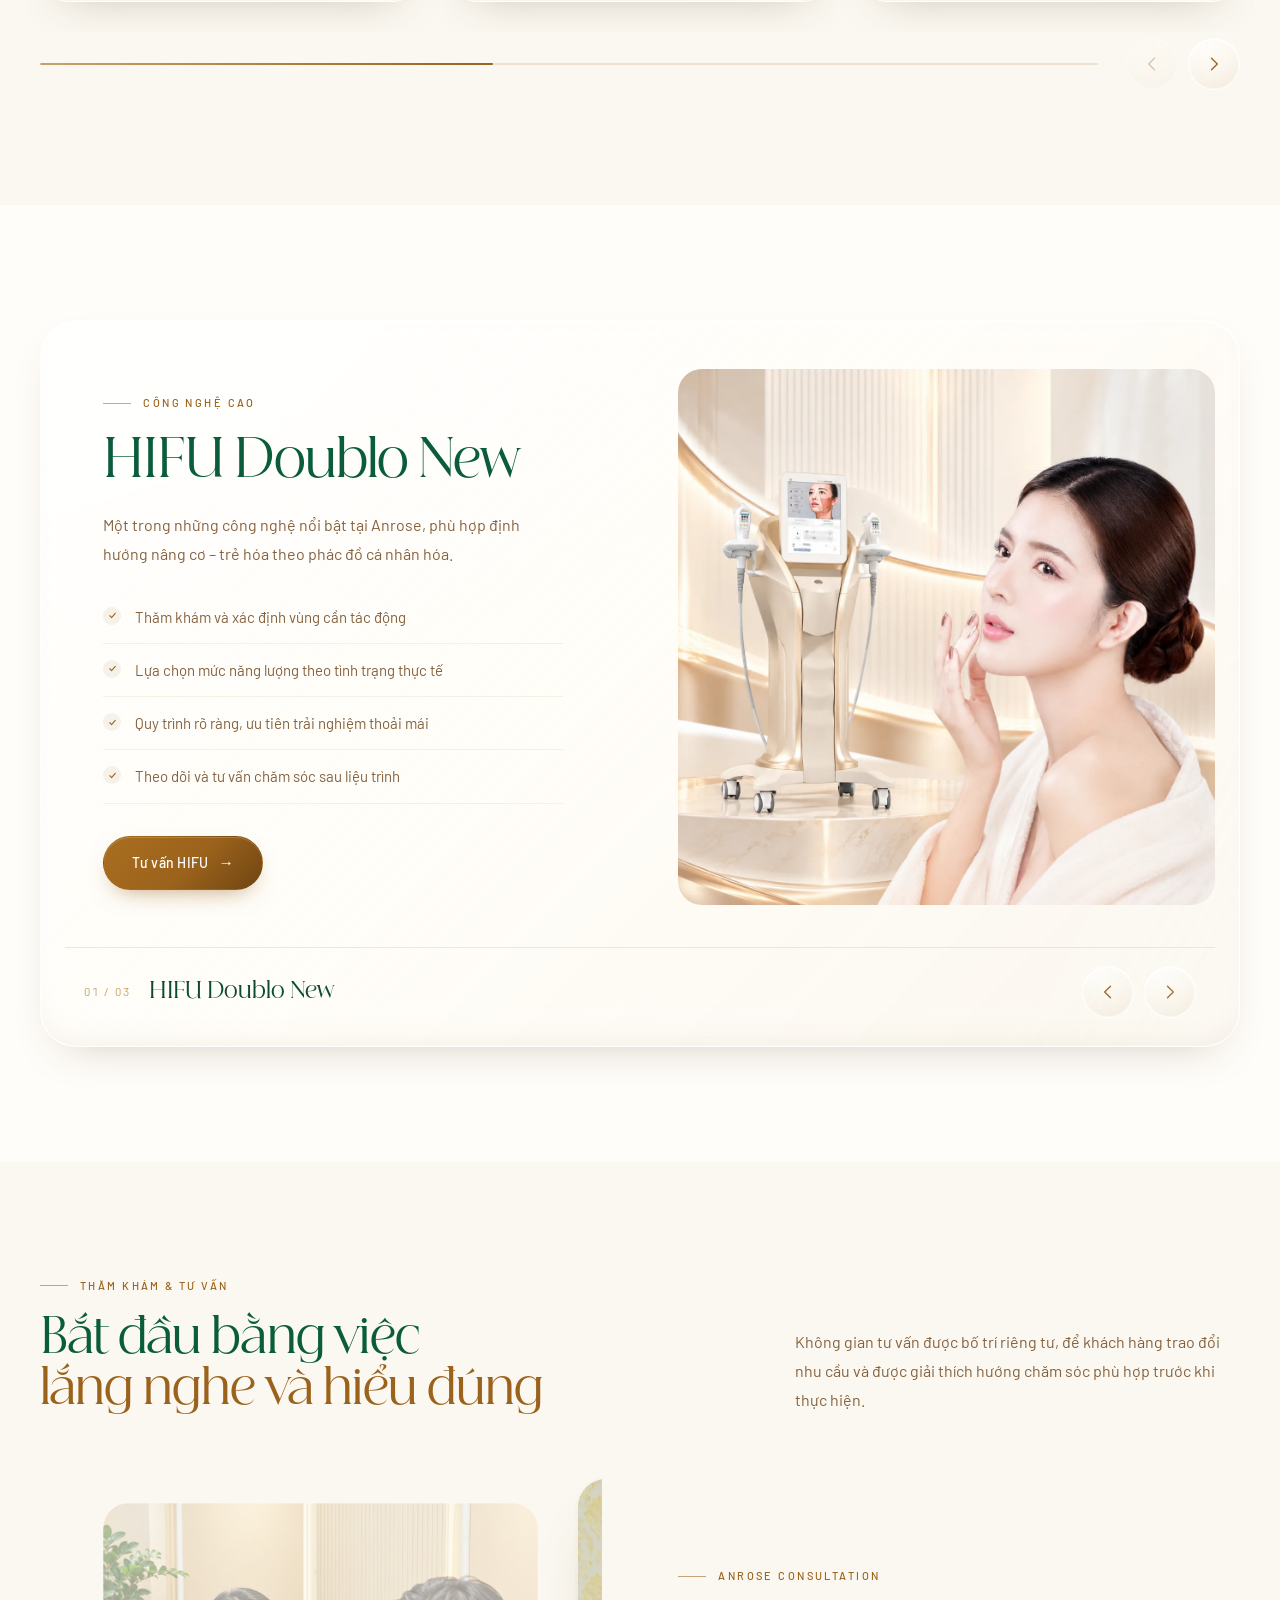
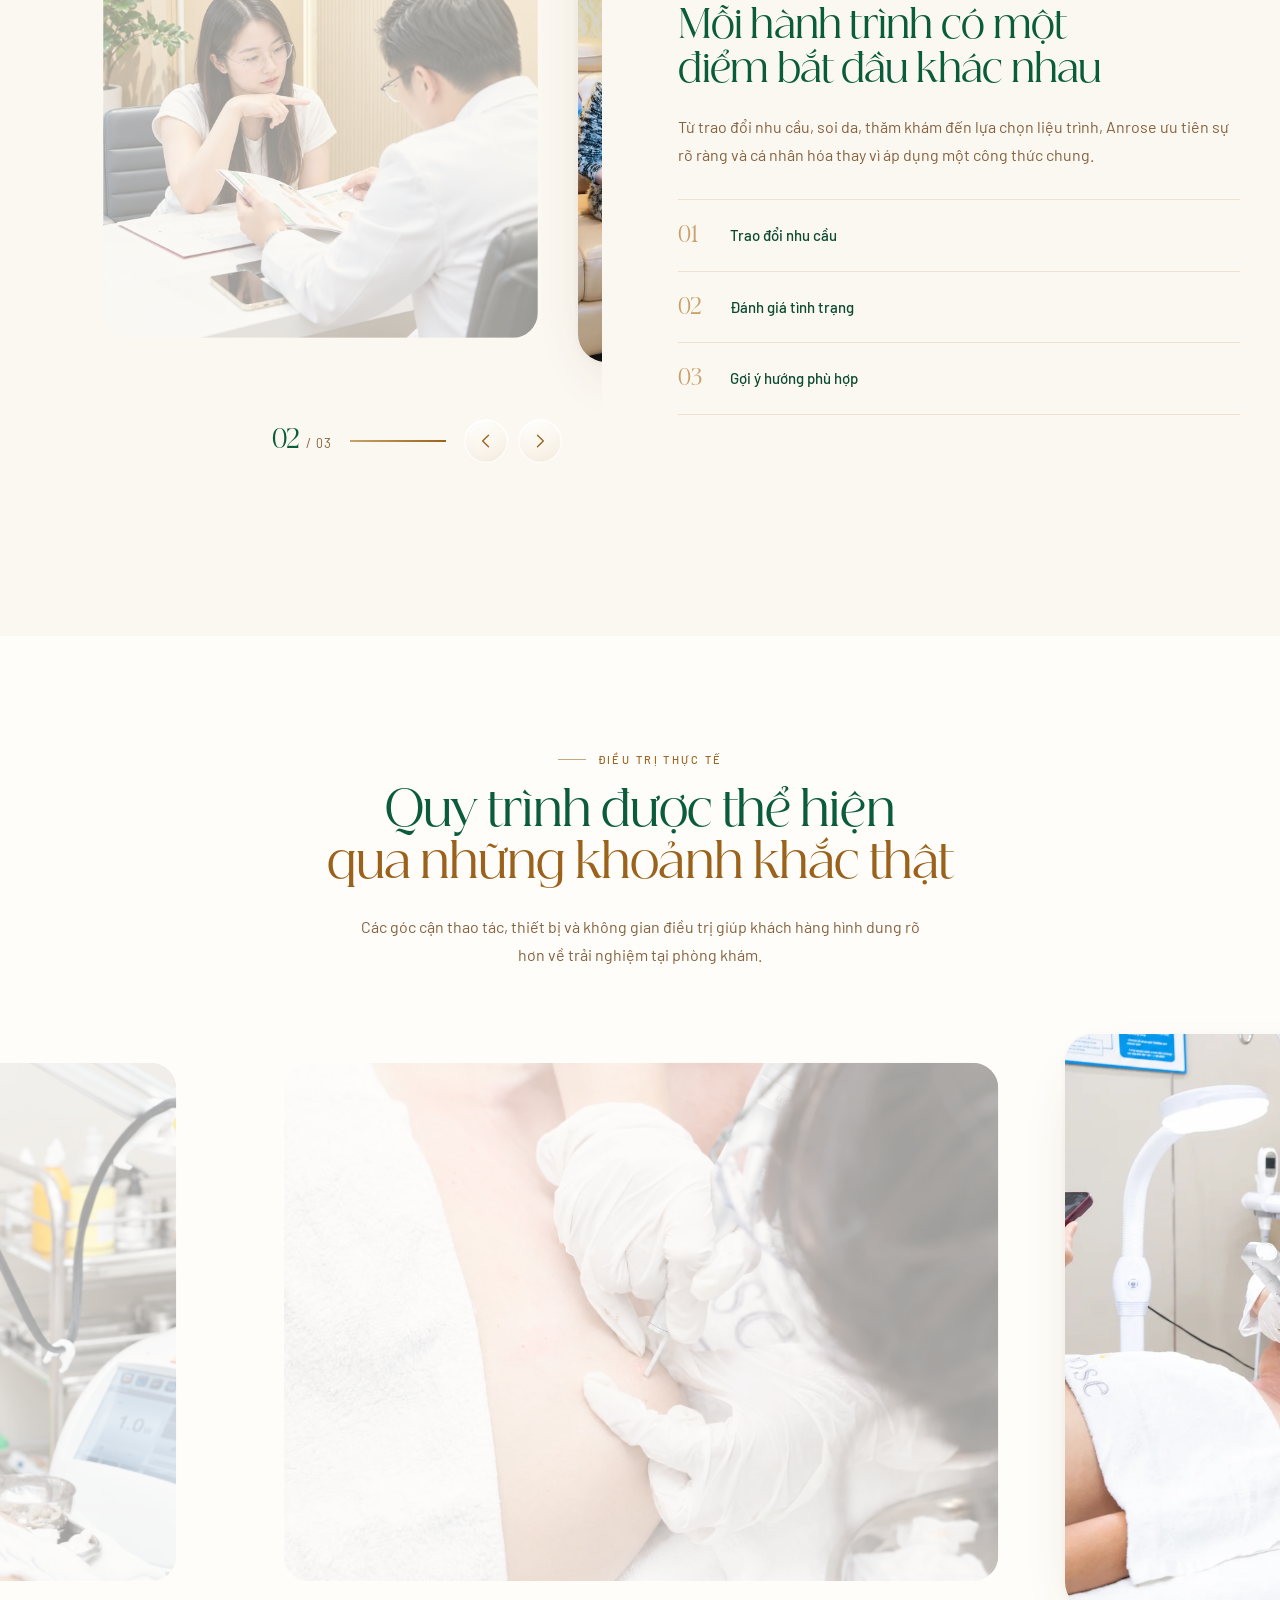
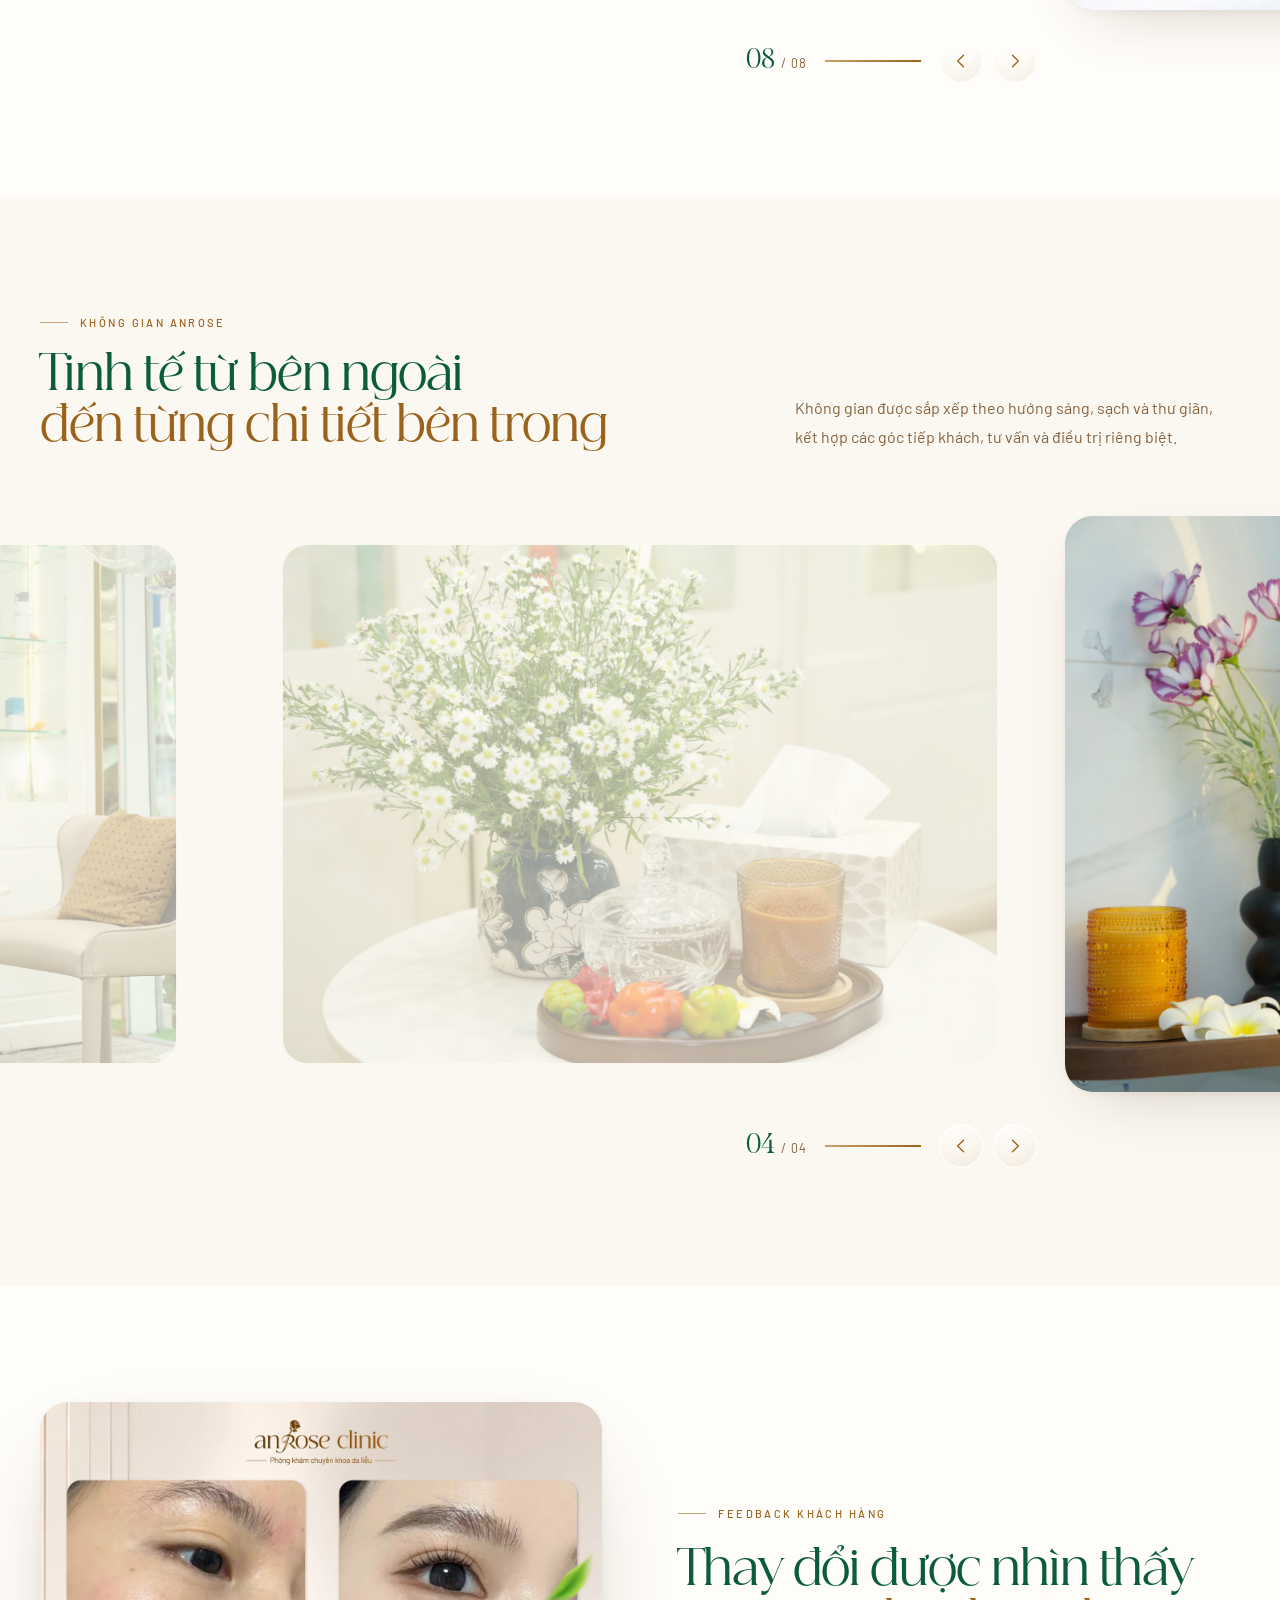
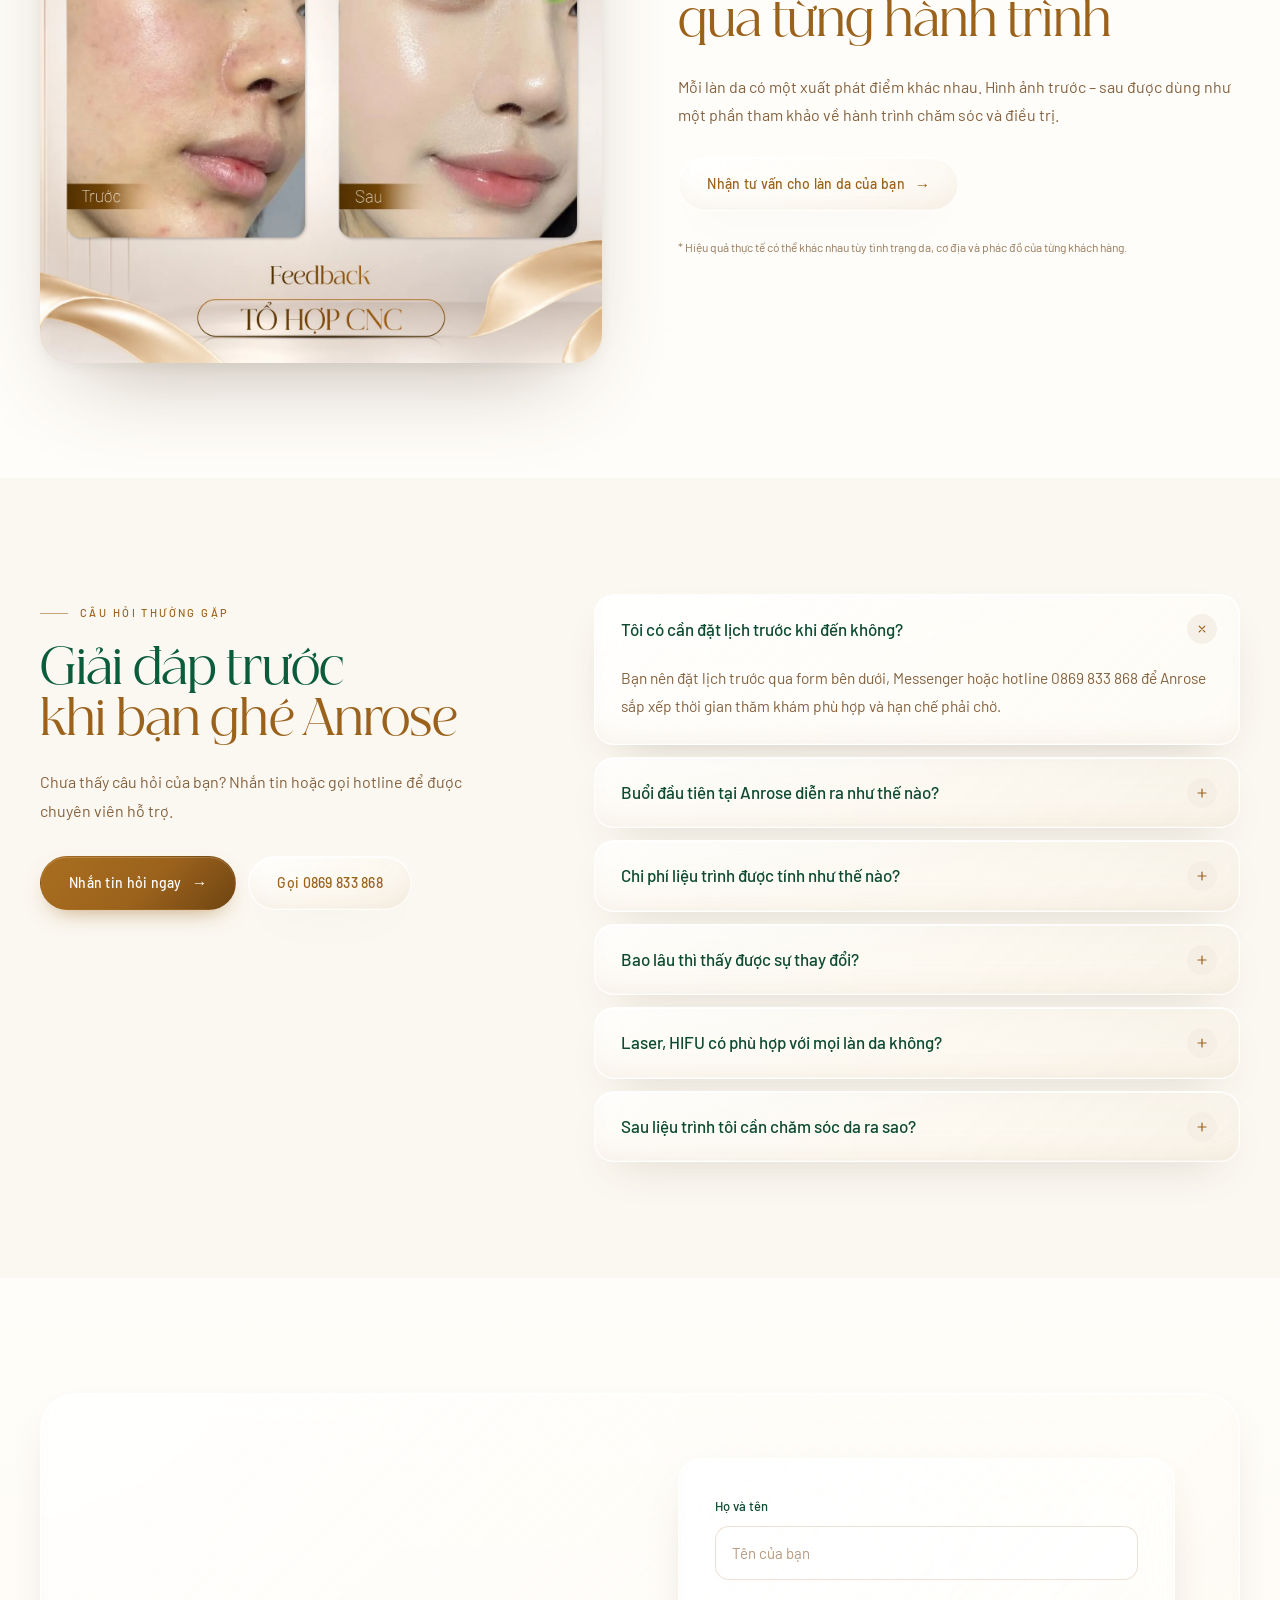
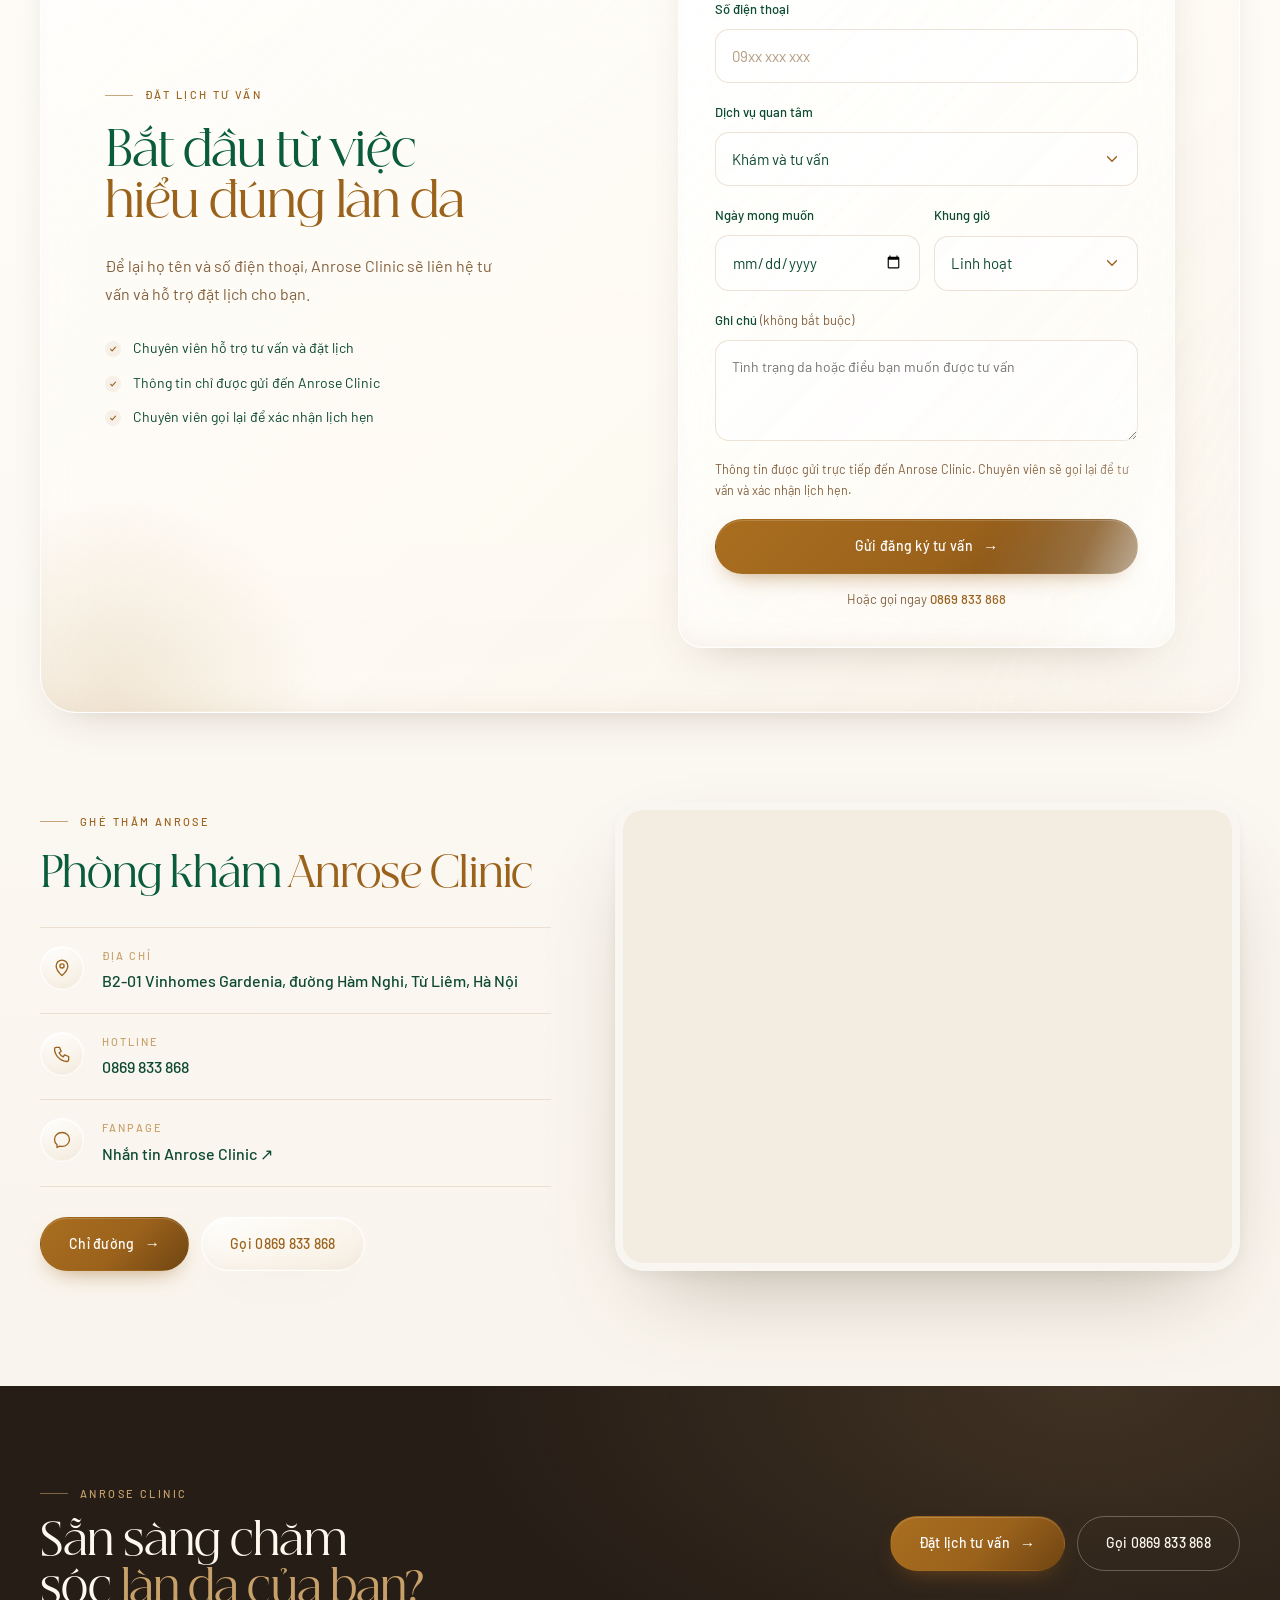
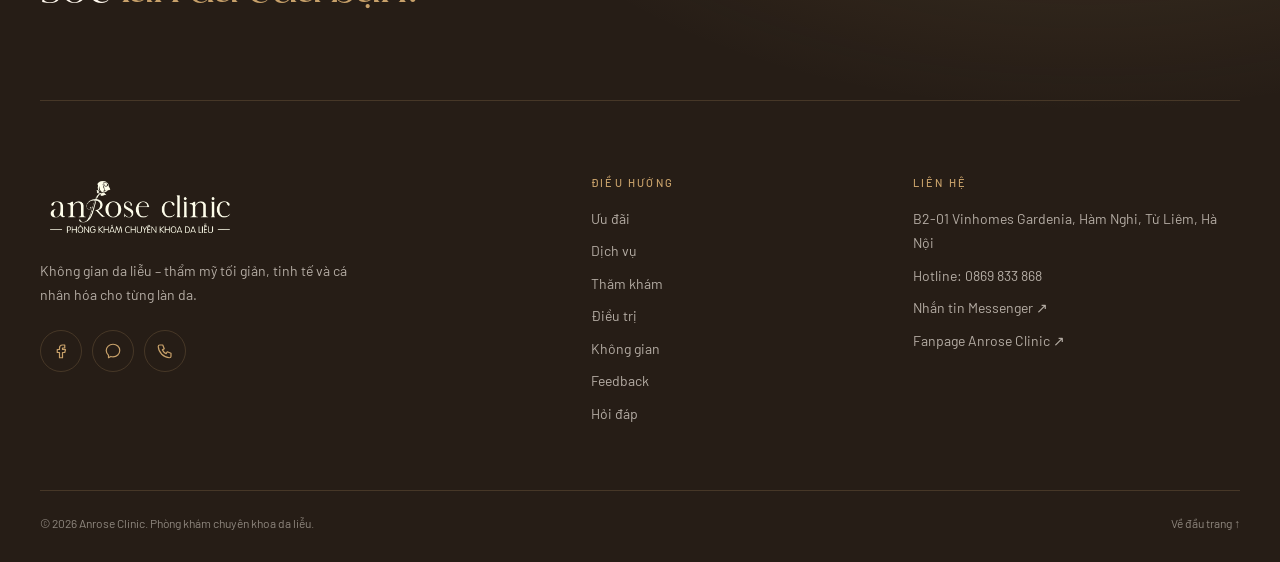
==== commit 203cec4e: "style: upright heading accents The brown second part of each heading is no longer italic; it stays b" ====
--- a/index.html
+++ b/index.html
@@ -21,7 +21,7 @@
   <link rel="preconnect" href="https://fonts.gstatic.com" crossorigin>
   <link href="https://fonts.googleapis.com/css2?family=Barlow:wght@300;400;500;600&display=swap" rel="stylesheet">
   <link rel="preload" href="assets/fonts/beautique-display-regular.otf" as="font" type="font/otf" crossorigin>
-  <link rel="stylesheet" href="styles.css?v=20261030-faq1" />
+  <link rel="stylesheet" href="styles.css?v=20261030-upright2" />
   <script>document.documentElement.classList.add('js');</script>
   <script type="application/ld+json">
   {
@@ -443,6 +443,6 @@
     <div class="lightbox-inner"><img class="lightbox-image" src="" alt="" /><p class="lightbox-caption"></p></div>
     <button class="lightbox-nav lightbox-next" type="button" aria-label="Ảnh tiếp theo"><svg viewBox="0 0 24 24" aria-hidden="true"><path d="M9 5l7 7-7 7"/></svg></button>
   </div>
-  <script src="script.js?v=20261030-faq1"></script>
+  <script src="script.js?v=20261030-upright2"></script>
 </body>
 </html>
--- a/styles.css
+++ b/styles.css
@@ -48,7 +48,9 @@
 h3 { font-size: 28px; line-height: 1.2; margin-bottom: 12px; }
 /* Prices and counters read better with lining figures. */
 h1,h2,h3,.campaign-offer-price,.hero-meta strong,.technology-name,.consult-points strong,.space-caption strong,.faq-item summary { font-variant-numeric: lining-nums; }
-h1 em,h2 em,h3 em { font-style: italic; font-weight: 400; color: var(--brown); letter-spacing: -.01em; }
+h1 em,h2 em,h3 em { font-style: normal; font-weight: 400; color: var(--brown); }
+/* The brown phrase wraps as one balanced block, so no single word is left alone on the last line. */
+h2 em { display: inline-block; text-wrap: balance; }
 em { font-style: normal; color: var(--brown); }
 .eyebrow,.mini-label { display: inline-flex; align-items: center; gap: 12px; font: 500 11px/1.6 var(--sans); letter-spacing: .22em; text-transform: uppercase; color: var(--brown); }
 .eyebrow::before,.mini-label::before { content: ''; width: 28px; height: 1px; background: currentColor; opacity: .55; }
@@ -56,7 +58,7 @@
 .lead,.lead-sm,.section-intro { color: var(--muted); font-size: 17px; line-height: 1.8; }
 .lead { margin: 28px 0 36px; max-width: 470px; }
 .lead-sm { margin: 22px 0 8px; font-size: 16px; }
-.section-heading { display: grid; grid-template-columns: 1.3fr 1fr; column-gap: 80px; align-items: end; margin-bottom: clamp(40px, 5vw, 64px); }
+.section-heading { display: grid; grid-template-columns: 1.55fr 1fr; column-gap: 64px; align-items: end; margin-bottom: clamp(40px, 5vw, 64px); }
 .section-heading .eyebrow { grid-column: 1 / -1; margin-bottom: 18px; }
 .section-heading h2 { grid-column: 1; }
 .section-intro { grid-column: 2; margin: 0; max-width: 440px; font-size: 16px; }
@@ -266,7 +268,7 @@
 .photo-slider:not(.is-square) .photo-controls { max-width: min(820px, 62vw); }
 .photo-slider.is-square .photo-controls { padding-inline: 7%; }
 .photo-controls[hidden] { display: none; }
-.photo-caption { flex: 1; min-width: 0; margin: 0; font-family: var(--serif); font-style: italic; font-size: 19px; line-height: 1.35; color: var(--brown); transition: opacity .4s var(--ease), transform .4s var(--ease); }
+.photo-caption { flex: 1; min-width: 0; margin: 0; font-family: var(--serif); font-size: 19px; line-height: 1.35; color: var(--brown); transition: opacity .4s var(--ease), transform .4s var(--ease); }
 .photo-caption.is-swapping { opacity: 0; transform: translateY(6px); }
 .photo-nav { display: flex; align-items: center; gap: 18px; flex-shrink: 0; }
 .photo-count { color: var(--muted); font-size: 13px; letter-spacing: .08em; font-variant-numeric: tabular-nums lining-nums; white-space: nowrap; }
